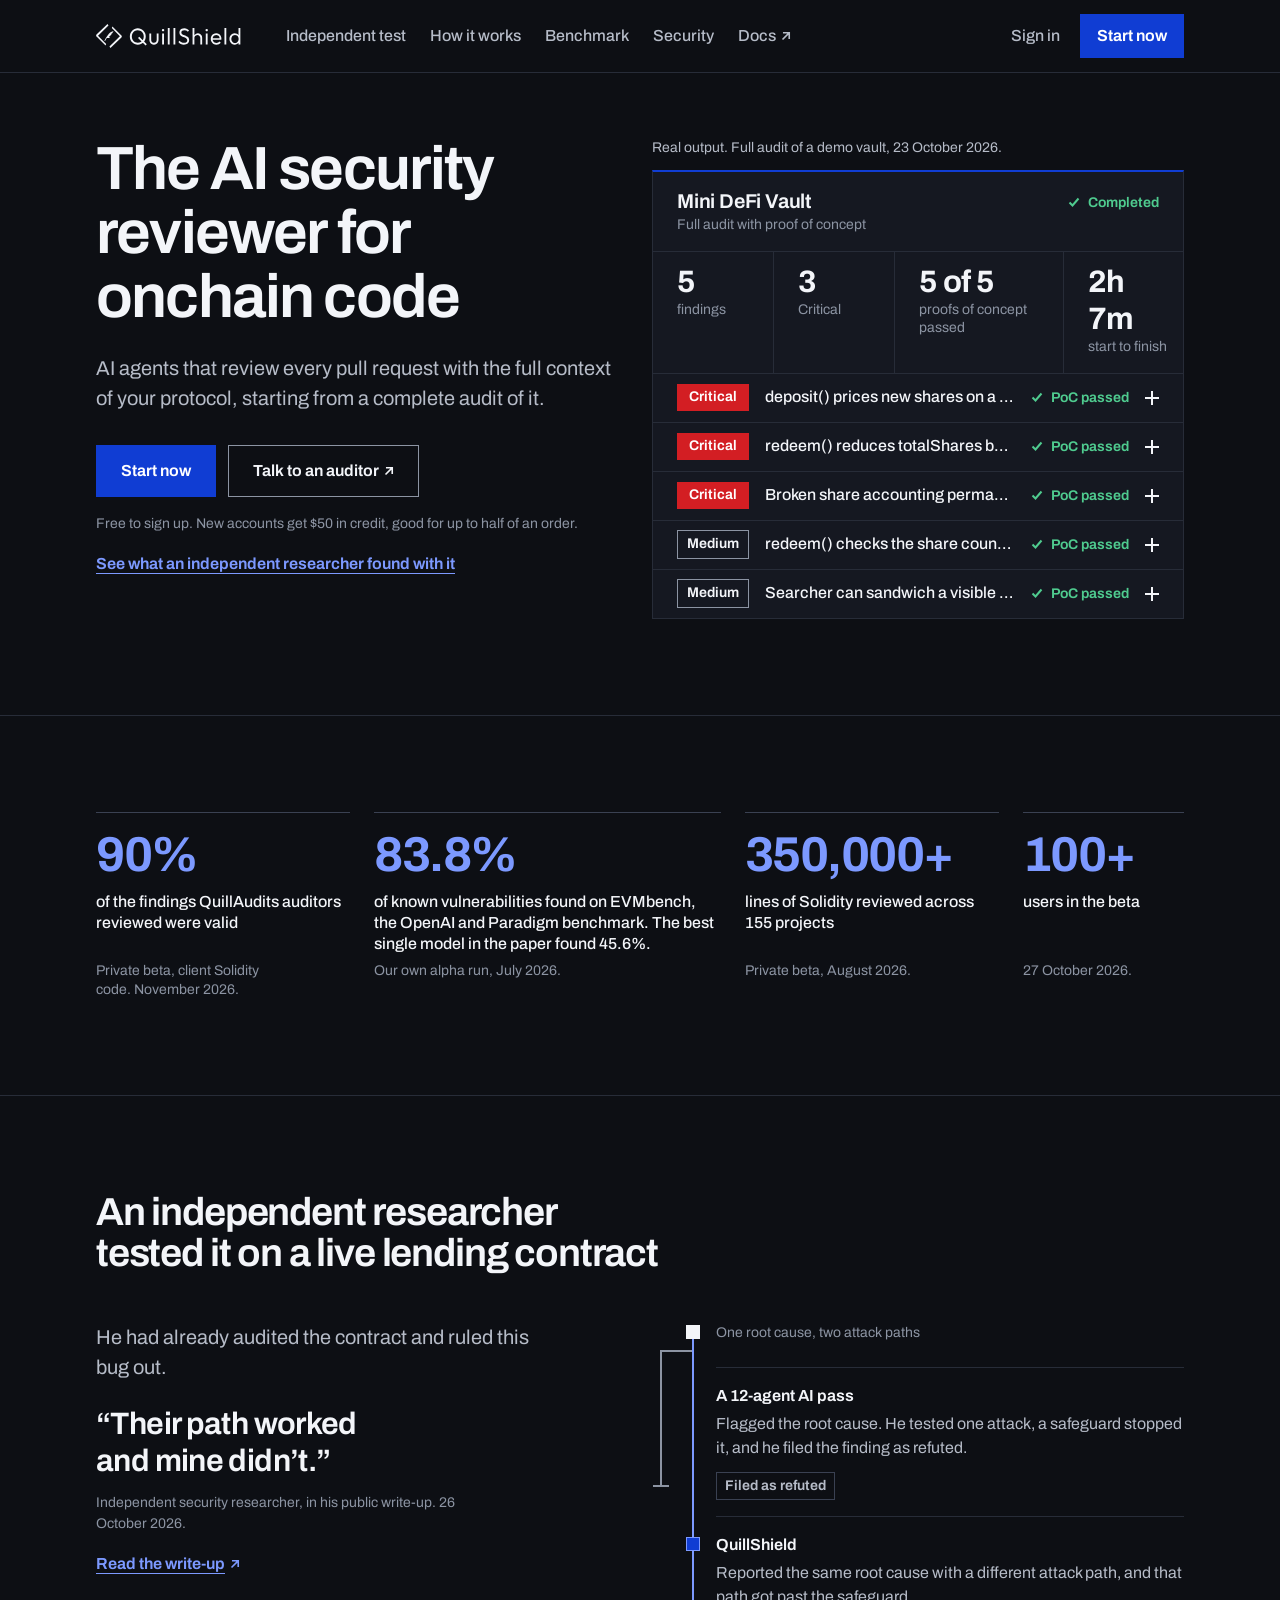
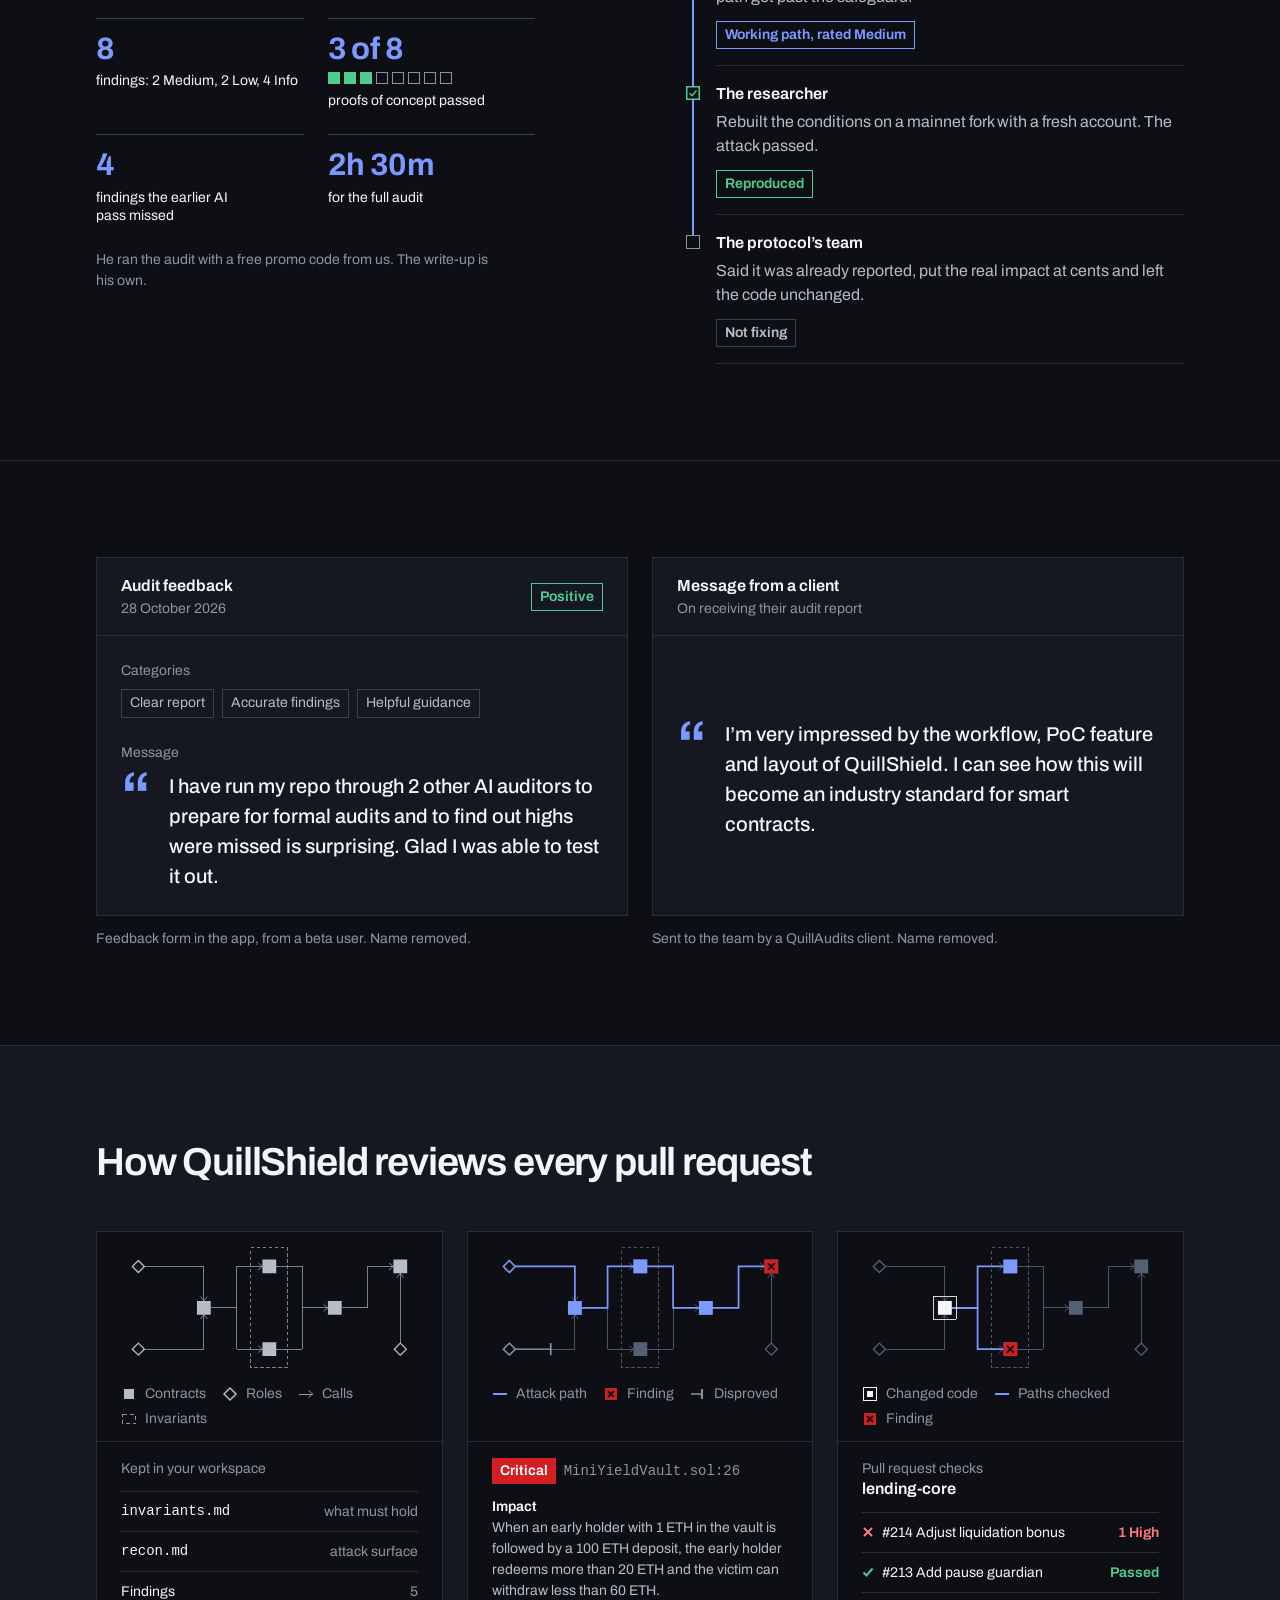
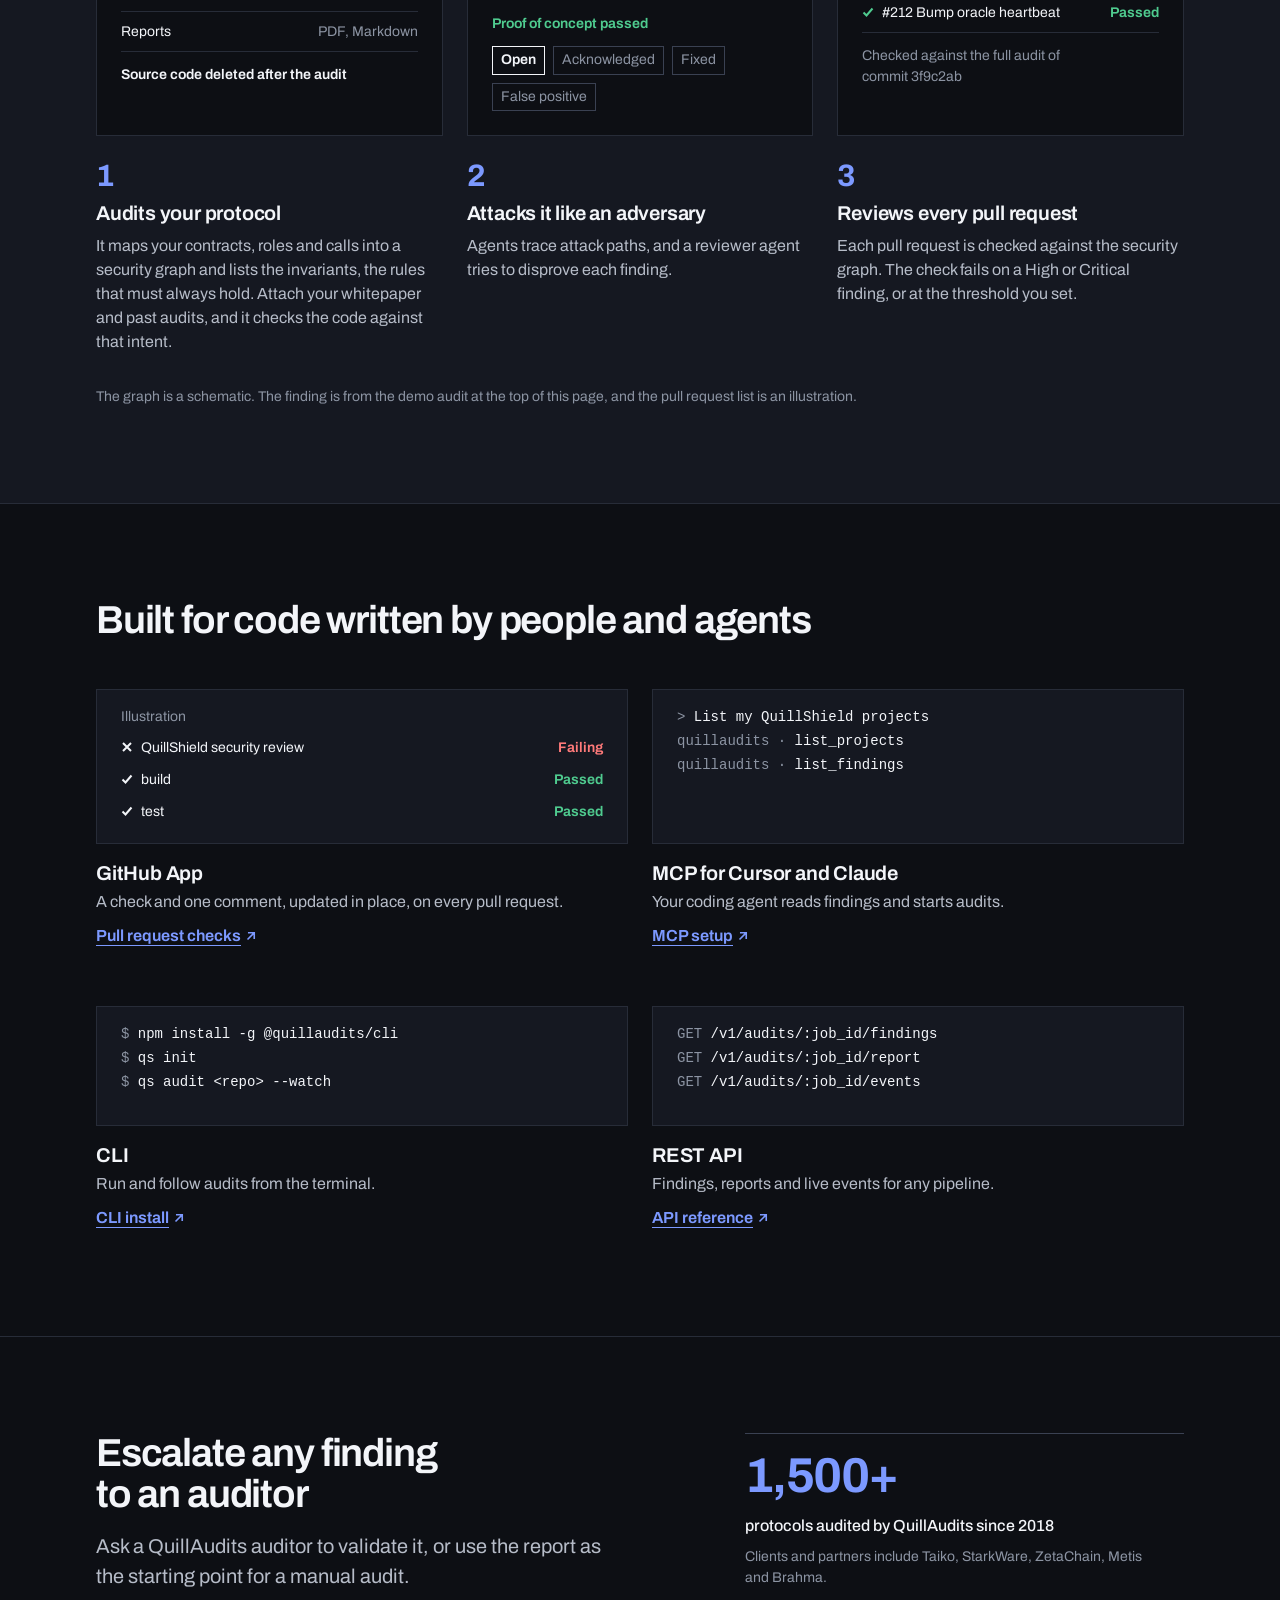
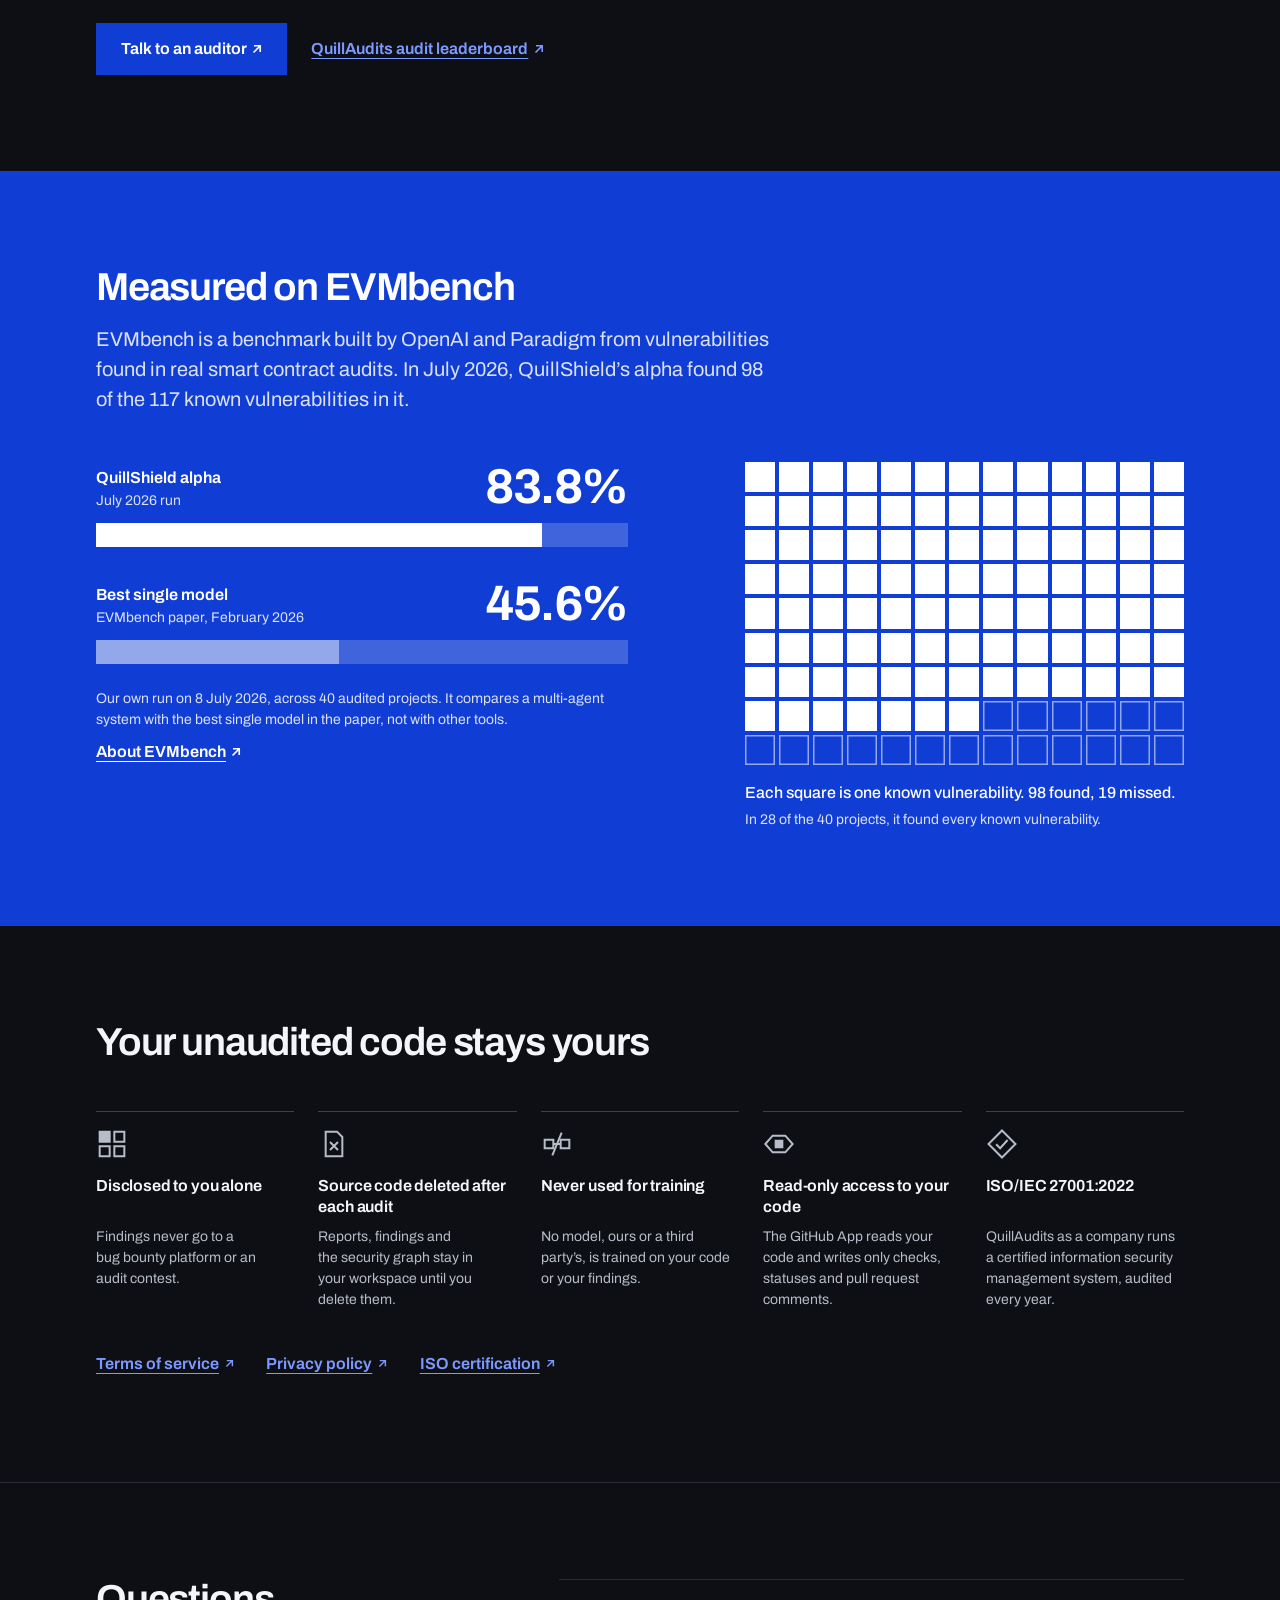
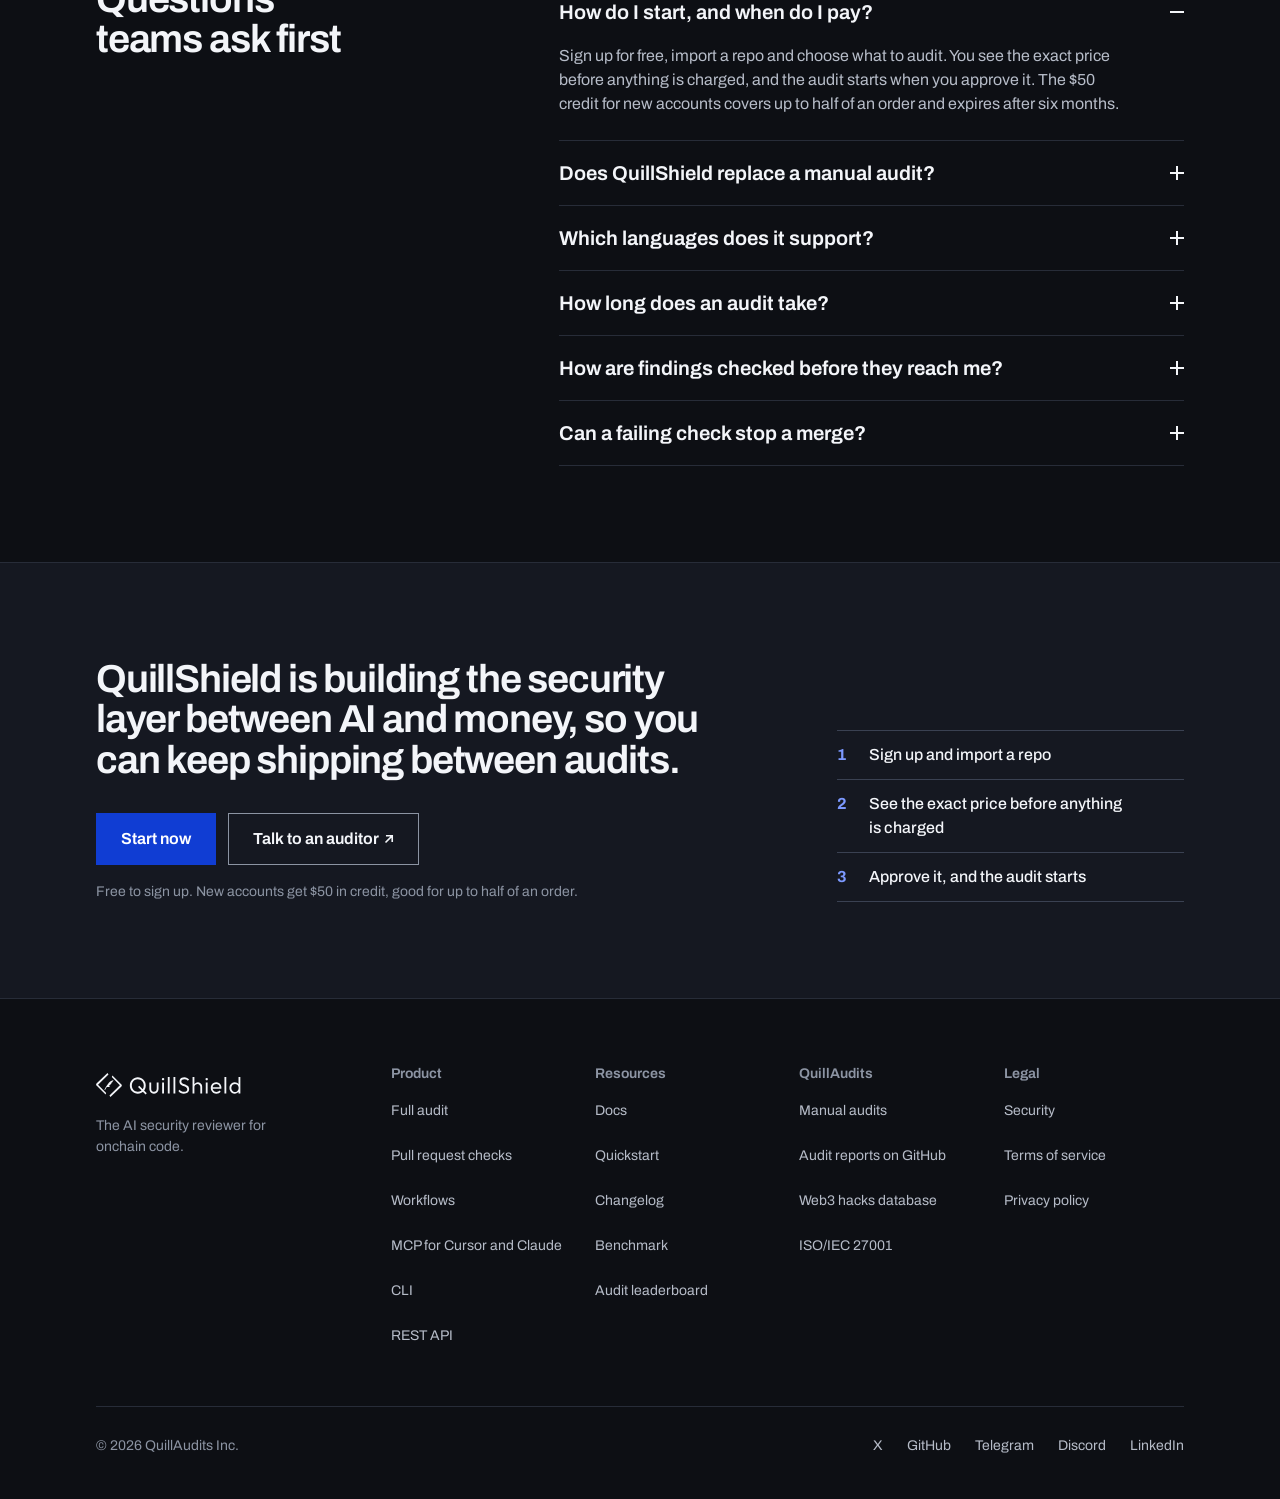
==== index.html @ b348ee50 "v11: design tokens tidy, FAQ wording" ====
<!doctype html>
<html lang="en">
<head>
<meta charset="utf-8">
<meta name="viewport" content="width=device-width, initial-scale=1">
<title>QuillShield: AI security reviewer for smart contracts | QuillAudits</title>
<meta name="description" content="AI agents that review every pull request with the full context of your protocol, starting from a complete audit of it. Solidity today, for Foundry projects.">
<meta name="robots" content="noindex">
<meta name="color-scheme" content="dark">
<meta name="theme-color" content="#0D0F14">
<meta property="og:type" content="website">
<meta property="og:site_name" content="QuillShield">
<meta property="og:title" content="QuillShield: the AI security reviewer for onchain code">
<meta property="og:description" content="AI agents that review every pull request with the full context of your protocol, starting from a complete audit of it.">
<meta property="og:image" content="https://rkg-eth.github.io/quillshield/og.png">
<meta property="og:image:width" content="1200">
<meta property="og:image:height" content="630">
<meta name="twitter:card" content="summary_large_image">
<link rel="icon" href="favicon.svg" type="image/svg+xml">
<link rel="preload" href="archivo.woff2" as="font" type="font/woff2" crossorigin>
<script>
(function(){var d=document.documentElement;d.classList.add('js');
try{if(!window.matchMedia('(prefers-reduced-motion: reduce)').matches){d.classList.add('anim');setTimeout(function(){d.classList.remove('anim')},7000);}}catch(e){}})();
</script>
<style>
@font-face{font-family:"Archivo";src:url("archivo.woff2") format("woff2");font-weight:100 900;font-style:normal;font-display:swap}

/* ---------- tokens ---------- */
:root{
  color-scheme:dark;
  /* colour */
  --bg:#0D0F14;--surface:#151821;--surface-2:#1C202B;--line:#272C38;--line-2:#3A4152;--line-3:#566074;
  --text:#F3F5F9;--text-2:#B6BCC8;--text-3:#8C94A3;
  --core:#103DD3;--core-hover:#2A55EA;--data:#7C99FF;
  --crit:#D31E23;--bad:#FF7A7A;--good:#4FCB8F;
  --on-core:#FFFFFF;--on-core-2:#DBE2F8;--core-track:#4064DC;--core-soft:#93A8EB;
  /* type: one scale, ratio 1.25 from 16px, plus 14px for small text */
  --step--1:.875rem;--step-0:1rem;--step-1:1.25rem;--step-2:1.5625rem;--step-3:1.9375rem;--step-4:2.4375rem;--step-5:3.0625rem;--step-6:3.8125rem;
  --fs-h1:var(--step-6);--fs-h2:var(--step-4);--fs-pull:var(--step-3);--fs-num:var(--step-5);
  --w-body:400;--w-medium:500;--w-strong:640;--w-num:700;
  --lh-tight:1;--lh-display:1.05;--lh-head:1.2;--lh-ui:1.3;--lh-body:1.5;--lh-code:1.7;
  --track-display:-.03em;--track-head:-.02em;--track-sub:-.01em;
  /* space: 4px base */
  --sp-1:4px;--sp-2:8px;--sp-3:12px;--sp-4:16px;--sp-5:24px;--sp-6:32px;--sp-7:48px;--sp-8:64px;--sp-9:96px;
  /* layout */
  --max:1248px;--pad:var(--sp-9);--section:var(--sp-9);--gutter:var(--sp-5);--nav-h:72px;
  --mono:ui-monospace,"SF Mono",SFMono-Regular,Menlo,Consolas,"Liberation Mono",monospace;
  --arrow:url("data:image/svg+xml,%3Csvg xmlns='http://www.w3.org/2000/svg' viewBox='0 0 10 10'%3E%3Cpath d='M2 1h7v7H7.4V3.7L2.1 9 1 7.9 6.3 2.6H2z'/%3E%3C/svg%3E");
}
@media (max-width:1240px){:root{--pad:var(--sp-7)}}
@media (max-width:1100px){:root{--fs-h1:var(--step-5);--fs-h2:var(--step-3);--section:var(--sp-8)}}
@media (max-width:760px){:root{--fs-h1:var(--step-4);--fs-pull:var(--step-2);--fs-num:var(--step-4);--pad:var(--sp-5);--nav-h:64px}}

/* ---------- base ---------- */
*,*::before,*::after{box-sizing:border-box}
html{-webkit-text-size-adjust:100%;text-size-adjust:100%;scroll-padding-top:calc(var(--nav-h) + var(--sp-5))}
body{margin:0;font-family:"Archivo","Helvetica Neue",Arial,sans-serif;font-size:var(--step-0);font-weight:var(--w-body);line-height:var(--lh-body);color:var(--text-2);background:var(--bg);-webkit-font-smoothing:antialiased;-moz-osx-font-smoothing:grayscale}
h1,h2,h3,p,ul,ol,figure,blockquote{margin:0;padding:0}
ul,ol{list-style:none}
p,li,summary{text-wrap:pretty}
svg{display:block}
a{color:inherit}
:focus-visible{outline:2px solid var(--data);outline-offset:3px}
.bench :focus-visible{outline-color:var(--on-core)}
.skip{position:absolute;left:-9999px;top:0}
.skip:focus{left:var(--sp-4);top:var(--sp-4);z-index:100;background:var(--text);color:var(--bg);padding:var(--sp-3) var(--sp-4)}
.wrap{width:100%;max-width:calc(var(--max) + 2 * var(--pad));margin:0 auto;padding-left:var(--pad);padding-right:var(--pad)}
.sec{padding:var(--section) 0}
.sec--line{border-top:1px solid var(--line)}
.sec--band{background:var(--surface);border-top:1px solid var(--line);border-bottom:1px solid var(--line)}
.h2{font-size:var(--fs-h2);line-height:var(--lh-display);letter-spacing:var(--track-display);font-weight:var(--w-strong);color:var(--text);max-width:20em;text-wrap:balance}
.lede{margin-top:var(--sp-4);font-size:var(--step-1);line-height:var(--lh-body);max-width:34em}
.h3{font-size:var(--step-1);line-height:var(--lh-ui);letter-spacing:var(--track-sub);font-weight:var(--w-strong);color:var(--text)}
.num{font-variant-numeric:tabular-nums lining-nums}
.mono{font-family:var(--mono);font-size:var(--step--1)}
.muted{color:var(--text-3)}
.pm{position:relative;flex:none;width:14px;height:14px}
.pm::before,.pm::after{content:"";position:absolute;left:0;right:0;top:6px;height:2px;background:currentColor}
.pm::after{transform:rotate(90deg)}
details[open] > summary .pm::after{display:none}

/* ---------- links and buttons ---------- */
.ext::after{content:"";display:inline-block;vertical-align:baseline;width:.62em;height:.62em;margin-left:.34em;background:currentColor;-webkit-mask:var(--arrow) center/contain no-repeat;mask:var(--arrow) center/contain no-repeat;flex:none}
.btn{display:inline-flex;align-items:center;justify-content:center;min-height:52px;padding:0 var(--sp-5);font-family:inherit;font-size:var(--step-0);font-weight:var(--w-strong);text-decoration:none;border:1px solid transparent;white-space:nowrap}
.btn--primary{background:var(--core);color:var(--on-core)}
.btn--primary:hover{background:var(--core-hover)}
.btn--ghost{border-color:var(--text-3);color:var(--text)}
.btn--ghost:hover{border-color:var(--text);background:var(--surface)}
.btn--sm{min-height:44px;padding:0 var(--sp-4)}
.tlink{display:inline-flex;align-items:center;min-height:44px;font-weight:var(--w-strong);color:var(--data);text-decoration:underline;text-underline-offset:4px;text-decoration-thickness:1px}
.tlink:hover{text-decoration-thickness:2px}

/* ---------- nav ---------- */
.nav{position:sticky;top:0;z-index:50;background:var(--bg);border-bottom:1px solid var(--line);color:var(--text)}
.nav__in{display:flex;align-items:center;min-height:var(--nav-h)}
.logo{display:inline-flex;align-items:center;min-height:44px;color:var(--text);text-decoration:none}
.logo svg{height:24px;width:auto}
.nav__links{display:flex;margin-left:var(--sp-6)}
.nav__links a{display:inline-flex;align-items:center;min-height:44px;padding:0 var(--sp-3);font-weight:var(--w-medium);color:var(--text-2);text-decoration:none}
.nav__links a:hover{color:var(--text)}
.nav__cta{margin-left:auto;display:flex;align-items:center;gap:var(--sp-2)}
.nav__signin{display:inline-flex;align-items:center;min-height:44px;padding:0 var(--sp-3);font-weight:var(--w-medium);color:var(--text-2);text-decoration:none}
.nav__signin:hover{color:var(--text)}
.menu{display:none;position:relative}
.menu summary{list-style:none;display:inline-flex;align-items:center;min-height:44px;padding:0 var(--sp-4);border:1px solid var(--text-3);font-weight:var(--w-medium);color:var(--text);cursor:pointer}
.menu summary::-webkit-details-marker{display:none}
.menu__panel{position:absolute;right:0;top:calc(100% + var(--sp-3));min-width:248px;background:var(--surface);border:1px solid var(--line-2);padding:var(--sp-2) 0}
.menu__panel a{display:flex;align-items:center;min-height:48px;padding:0 var(--sp-5);font-weight:var(--w-medium);color:var(--text);text-decoration:none}
.menu__panel a:hover{background:var(--surface-2)}

/* ---------- hero ---------- */
.hero{padding:var(--sp-8) 0 var(--sp-9)}
.hero__grid{display:grid;grid-template-columns:repeat(12,minmax(0,1fr));column-gap:var(--gutter);align-items:start}
.hero__copy{grid-column:1 / span 6}
.hero__panel{grid-column:7 / span 6}
.hero h1{font-size:var(--fs-h1);line-height:var(--lh-display);letter-spacing:var(--track-display);font-weight:var(--w-strong);color:var(--text);text-wrap:balance}
.hero__sub{margin-top:var(--sp-5);font-size:var(--step-1);line-height:var(--lh-body);color:var(--text-2);max-width:26em}
.hero__cta{display:flex;flex-wrap:wrap;gap:var(--sp-3);margin-top:var(--sp-6)}
.hero__note,.close__note{margin-top:var(--sp-4);font-size:var(--step--1);color:var(--text-3)}
.hero__alt{margin-top:var(--sp-2)}
.hero__cap{margin:0 0 var(--sp-3);font-size:var(--step--1);color:var(--text-2)}

/* ---------- audit panel ---------- */
.audit{--sev:72px;background:var(--surface);border:1px solid var(--line);border-top:2px solid var(--core);color:var(--text)}
.audit__head{display:flex;justify-content:space-between;align-items:flex-start;gap:var(--sp-4);padding:var(--sp-4) var(--sp-5);border-bottom:1px solid var(--line)}
.audit__title{font-size:var(--step-1);line-height:var(--lh-ui);letter-spacing:var(--track-sub);font-weight:var(--w-strong)}
.audit__kind{font-size:var(--step--1);color:var(--text-3)}
.audit__state{display:inline-flex;align-items:center;padding-top:var(--sp-1);font-size:var(--step--1);font-weight:var(--w-strong);color:var(--good);white-space:nowrap}
.audit__state .s-run{display:none;color:var(--data)}
.audit__stats{display:grid;grid-template-columns:1fr 1fr 1.4fr 1fr;border-bottom:1px solid var(--line)}
.audit__stat{padding:var(--sp-3) var(--sp-4) var(--sp-4) var(--sp-5);border-left:1px solid var(--line)}
.audit__stat:first-child{border-left:0}
.audit__n{font-size:var(--step-3);line-height:var(--lh-head);letter-spacing:var(--track-head);font-weight:var(--w-num);color:var(--text)}
.audit__l{font-size:var(--step--1);line-height:var(--lh-ui);color:var(--text-3)}
.frow{border-bottom:1px solid var(--line);transition:opacity .28s ease,transform .28s ease}
.audit__rows li:last-child .frow{border-bottom:0}
.frow summary{display:grid;grid-template-columns:var(--sev) minmax(0,1fr) auto 14px;column-gap:var(--sp-4);align-items:center;min-height:48px;padding:var(--sp-2) var(--sp-5);list-style:none;cursor:pointer}
.frow summary::-webkit-details-marker{display:none}
.frow summary:hover{background:var(--surface-2)}
.frow[open] summary{align-items:start;padding-top:var(--sp-3)}
.sev{display:inline-flex;align-items:center;justify-content:center;padding:var(--sp-1) var(--sp-2);font-size:var(--step--1);line-height:var(--lh-ui);font-weight:var(--w-strong);white-space:nowrap}
.sev--critical{background:var(--crit);color:var(--on-core)}
.sev--medium{border:1px solid var(--text-3);color:var(--text)}
.frow__t{font-size:var(--step-0);line-height:var(--lh-ui);font-weight:var(--w-medium);color:var(--text);white-space:nowrap;overflow:hidden;text-overflow:ellipsis}
.frow[open] .frow__t{white-space:normal}
.frow__more{padding:0 var(--sp-5) var(--sp-3) calc(var(--sev) + var(--sp-4) + var(--sp-5));font-family:var(--mono);font-size:var(--step--1);color:var(--text-3)}
.poc{display:inline-flex;align-items:center;font-size:var(--step--1);font-weight:var(--w-strong);color:var(--good);white-space:nowrap}
.poc .p-run{display:none;color:var(--text-3);font-weight:var(--w-medium)}
.tick{display:inline-block;vertical-align:-1px;margin-right:var(--sp-2)}
.anim .audit:not(.is-done) .frow{opacity:0;transform:translateY(6px)}
.anim .audit:not(.is-done) .frow.is-in{opacity:1;transform:none}
.anim .audit:not(.is-done) .frow:not(.is-proved) .p-ok{display:none}
.anim .audit:not(.is-done) .frow:not(.is-proved) .p-run{display:inline}
.anim .audit:not(.is-done) .s-ok{display:none}
.anim .audit:not(.is-done) .s-run{display:inline-flex;align-items:center;gap:var(--sp-2)}
.dot{width:8px;height:8px;background:currentColor;display:inline-block}
.anim .audit:not(.is-done) .dot{animation:blink 1s steps(2,start) infinite}
@keyframes blink{50%{opacity:.25}}

/* ---------- stat tiles ---------- */
.stats__grid{display:grid;grid-template-columns:repeat(12,minmax(0,1fr));column-gap:var(--gutter)}
.tile{border-top:1px solid var(--line-2);padding-top:var(--sp-4)}
@supports (grid-template-rows:subgrid){@media (min-width:1101px){.tile{display:grid;grid-row:span 3;grid-template-rows:subgrid}}}
.tile--a{grid-column:span 3}.tile--b{grid-column:span 4}.tile--c{grid-column:span 3}.tile--d{grid-column:span 2}
.tile__n{font-size:var(--fs-num);line-height:var(--lh-display);letter-spacing:var(--track-display);font-weight:var(--w-num);color:var(--data)}
.tile__l{margin-top:var(--sp-3);line-height:var(--lh-ui);font-weight:var(--w-medium);color:var(--text)}
.tile__s{margin-top:var(--sp-2);font-size:var(--step--1);line-height:var(--lh-ui);color:var(--text-3);text-wrap:balance}

/* ---------- client words ---------- */
.words__grid{display:grid;grid-template-columns:repeat(2,minmax(0,1fr));gap:var(--sp-7) var(--gutter)}
.words__grid figure{display:flex;flex-direction:column}
.card{background:var(--surface);border:1px solid var(--line)}
.words .card{flex:1;display:flex;flex-direction:column}
.words .card__body{flex:1;display:flex;flex-direction:column;justify-content:center}
.card__head{display:flex;justify-content:space-between;align-items:center;gap:var(--sp-4);padding:var(--sp-4) var(--sp-5);border-bottom:1px solid var(--line)}
.card__title{font-weight:var(--w-strong);color:var(--text)}
.card__meta{font-size:var(--step--1);color:var(--text-3)}
.card__body{padding:var(--sp-5)}
.card__k{font-size:var(--step--1);color:var(--text-3)}
.chips{display:flex;flex-wrap:wrap;gap:var(--sp-2);margin:var(--sp-2) 0 var(--sp-5)}
.chip{padding:var(--sp-1) var(--sp-2);border:1px solid var(--line-2);font-size:var(--step--1);line-height:var(--lh-ui);color:var(--text-2)}
.chip--good{border-color:var(--good);color:var(--good);font-weight:var(--w-strong)}
.say{position:relative;margin-top:var(--sp-2);padding-left:var(--sp-7)}
.say::before{content:"\201C";position:absolute;left:0;top:-.12em;font-size:var(--step-6);line-height:var(--lh-tight);font-weight:var(--w-num);color:var(--data)}
.say blockquote{font-size:var(--step-1);line-height:var(--lh-body);font-weight:var(--w-medium);color:var(--text)}
.words__by{margin-top:var(--sp-3);font-size:var(--step--1);color:var(--text-3)}

/* ---------- how it works ---------- */
.steps{display:grid;grid-template-columns:repeat(3,minmax(0,1fr));column-gap:var(--gutter);margin-top:var(--sp-7)}
.step{display:flex;flex-direction:column}
.step .plate{order:-1}
@supports (grid-template-rows:subgrid){@media (min-width:1101px){
  .step{display:grid;grid-row:span 5;grid-template-rows:subgrid}
  .step .plate{display:grid;grid-row:1 / span 2;grid-template-rows:subgrid}
  .step__n{grid-row:3}
  .step .h3{grid-row:4}
  .step__t{grid-row:5}
}}
.plate{background:var(--bg);border:1px solid var(--line);color:var(--text-2);font-size:var(--step--1);line-height:var(--lh-body)}
.plate__body{padding:var(--sp-4) var(--sp-5) var(--sp-5)}
.plate__k{color:var(--text-3)}
.plate__h{font-size:var(--step-0);font-weight:var(--w-strong);line-height:var(--lh-ui);color:var(--text)}
.plate__q{margin-top:var(--sp-3);font-weight:var(--w-strong);color:var(--text)}
.plate__ref{margin-left:var(--sp-2);font-family:var(--mono);color:var(--text-3)}
.plate__note{margin-top:var(--sp-3);color:var(--text-3)}
.plate ul{margin-top:var(--sp-3);border-top:1px solid var(--line)}
.plate li{display:flex;justify-content:space-between;align-items:center;gap:var(--sp-3);min-height:40px;border-bottom:1px solid var(--line);color:var(--text)}
.plate li > span:last-child{color:var(--text-3);white-space:nowrap}
.plate li > span.is-bad{color:var(--bad);font-weight:var(--w-strong)}
.plate li > span.is-ok{color:var(--good);font-weight:var(--w-strong)}
.plate__foot{margin-top:var(--sp-3);font-weight:var(--w-strong);color:var(--text)}
.plate__foot--ok{color:var(--good)}
.triage{display:flex;flex-wrap:wrap;gap:var(--sp-2);margin-top:var(--sp-3)}
.triage span{padding:var(--sp-1) var(--sp-2);border:1px solid var(--line-2);line-height:var(--lh-ui);color:var(--text-3)}
.triage span.on{border-color:var(--text);color:var(--text);font-weight:var(--w-strong)}
.ck{display:flex;align-items:center;gap:var(--sp-2)}
.ck svg{flex:none}
.ok{color:var(--good)}.no{color:var(--bad)}
.ck > span{color:var(--text)}
.step__n{margin-top:var(--sp-5);font-size:var(--step-3);line-height:var(--lh-display);letter-spacing:var(--track-head);font-weight:var(--w-num);color:var(--data)}
.step .h3{margin-top:var(--sp-2)}
.step__t{margin-top:var(--sp-2)}
.how__note{margin-top:var(--sp-6);font-size:var(--step--1);color:var(--text-3)}

/* the security graph: drawn once, shown in three states */
.fig{--sg-line:var(--text-3);--sg-node:var(--text-2);border-bottom:1px solid var(--line)}
.fig--dim{--sg-line:var(--line-3);--sg-node:var(--line-3)}
.fig__svg{width:100%;max-width:520px;height:auto;margin:0 auto;fill:none}
.sg-call,.sg-inv{stroke:var(--sg-line);shape-rendering:crispEdges}
.sg-inv{stroke-dasharray:4 3}
.sg-head{stroke:var(--sg-line)}
.sg-role{stroke:var(--sg-node);stroke-width:1.5}
.sg-node{fill:var(--sg-node)}
.p-atk,.p-chk{stroke:var(--data);stroke-width:2}
.p-stop,.r-stop{stroke:var(--text-3);stroke-width:1.5}
.p-bar{stroke:var(--text-3);stroke-width:2}
.r-atk{stroke:var(--data);stroke-width:1.5}
.n-atk{fill:var(--data)}
.n-hit{fill:var(--crit)}
.n-x{stroke:var(--bg);stroke-width:2}
.n-pr{fill:var(--text)}
.n-prf{stroke:var(--text);shape-rendering:crispEdges}
.fig__key{display:flex;flex-wrap:wrap;gap:var(--sp-1) var(--sp-4);padding:0 var(--sp-5) var(--sp-3);color:var(--text-3)}
.key{display:inline-flex;align-items:center;gap:var(--sp-2);white-space:nowrap}
.key svg{flex:none;width:16px;height:16px;fill:none}
/* paths draw once when a figure scrolls into view; without script or with reduced motion they are simply there */
.motion .fig--draw:not(.is-done) .draw{stroke-dasharray:1;transition:stroke-dashoffset 1.1s linear .2s}
.motion .fig--draw:not(.is-in) .draw{stroke-dashoffset:1}
.motion .fig--pr:not(.is-done) .draw{transition-duration:.5s}
.motion .fig--draw:not(.is-done) .p-stop.draw{transition-duration:.4s}
.motion .fig--draw .fig__svg .n-hit{transition:fill .2s linear 1.3s}
.motion .fig--draw .fig__svg .n-x{transition:opacity .2s linear 1.3s}
.motion .fig--pr .fig__svg .n-hit,.motion .fig--pr .fig__svg .n-x{transition-delay:.7s}
.motion .fig--draw:not(.is-in) .fig__svg .n-hit{fill:var(--line-3)}
.motion .fig--draw:not(.is-in) .fig__svg .n-x{opacity:0}
.motion .fig--draw .fig__svg .p-bar{transition:opacity .15s linear .6s}
.motion .fig--draw:not(.is-in) .fig__svg .p-bar{opacity:0}

/* ---------- independent test ---------- */
.case{display:grid;grid-template-columns:repeat(12,minmax(0,1fr));column-gap:var(--gutter);margin-top:var(--sp-7);align-items:start}
.case__story{grid-column:1 / span 5}
.case__trail{grid-column:7 / span 6}
.case__lead{font-size:var(--step-1);line-height:var(--lh-body)}
.case__quote{margin-top:var(--sp-5)}
.case__quote blockquote{font-size:var(--fs-pull);line-height:var(--lh-head);letter-spacing:var(--track-head);font-weight:var(--w-strong);color:var(--text);text-wrap:balance}
.case__by{margin-top:var(--sp-3);font-size:var(--step--1);color:var(--text-3)}
.case__link{margin-top:var(--sp-2)}
.case__fine{margin-top:var(--sp-5);font-size:var(--step--1);color:var(--text-3)}
/* the trail is a branch: one root cause, a path that was refuted and a path that worked.
   lane A (refuted) sits at 8px, lane B (worked) at 40px, text starts at 64px */
.trail__root,.tstep{position:relative;padding-left:var(--sp-8)}
.trail__root{padding-bottom:var(--sp-5);font-size:var(--step--1);color:var(--text-3)}
.trail__root::before,.tstep::before{content:"";position:absolute;left:40px;top:0;bottom:0;width:2px;background:var(--data)}
.trail__root::before{top:var(--sp-4)}
.tstep:last-child::before{bottom:auto;height:var(--sp-5)}
.trail__root::after{content:"";position:absolute;left:var(--sp-2);top:28px;bottom:0;width:var(--sp-6);border-top:2px solid var(--text-3);border-left:2px solid var(--text-3)}
.tstep--a::after{content:"";position:absolute;left:var(--sp-2);top:0;bottom:30px;border-left:2px solid var(--text-3)}
.tstep__in{padding:var(--sp-4) 0;border-top:1px solid var(--line)}
.tstep:last-child .tstep__in{border-bottom:1px solid var(--line)}
.mk{position:absolute;left:34px;top:21px;width:14px;height:14px}
.mk--root{top:3px;background:var(--text)}
.mk--stop{left:1px;top:auto;bottom:29px;width:var(--sp-4);height:2px;background:var(--text-3)}
.mk--win{background:var(--core);border:1px solid var(--data)}
.mk--ok{color:var(--good);fill:var(--bg)}
.mk--end{background:var(--bg);border:1px solid var(--text-3)}
.trail__who{font-weight:var(--w-strong);color:var(--text)}
.trail__what{margin-top:var(--sp-1)}
.trail__tag{display:inline-block;margin-top:var(--sp-3);padding:var(--sp-1) var(--sp-2);font-size:var(--step--1);line-height:var(--lh-ui);font-weight:var(--w-strong);border:1px solid var(--line-2);color:var(--text-2)}
.trail__tag--win{border-color:var(--data);color:var(--data)}
.trail__tag--ok{border-color:var(--good);color:var(--good)}
.minis{display:grid;grid-template-columns:repeat(2,minmax(0,1fr));gap:var(--sp-5) var(--gutter);margin-top:var(--sp-6)}
.mini{border-top:1px solid var(--line-2);padding-top:var(--sp-3)}
.mini__n{font-size:var(--step-3);line-height:var(--lh-head);letter-spacing:var(--track-head);font-weight:var(--w-num);color:var(--data)}
.mini__l{margin-top:var(--sp-1);font-size:var(--step--1);line-height:var(--lh-ui);color:var(--text)}
/* one square is one finding, filled when its proof passed, as in the benchmark grid */
.units{display:grid;grid-template-columns:repeat(8,minmax(0,12px));gap:var(--sp-1);margin:var(--sp-1) 0 var(--sp-2)}
.units i{aspect-ratio:1 / 1;border:1px solid var(--text-3)}
.units i.on{border-color:var(--good);background:var(--good)}

/* ---------- stack ---------- */
.stack__grid{display:grid;grid-template-columns:repeat(2,minmax(0,1fr));gap:var(--sp-7) var(--gutter);margin-top:var(--sp-7)}
.stack__grid > div{display:flex;flex-direction:column;min-width:0}
@supports (grid-template-rows:subgrid){@media (min-width:661px){
  .stack__grid{row-gap:0}
  .stack__grid > div{display:grid;grid-row:span 4;grid-template-rows:subgrid}
  .stack__grid > div:nth-child(n+3){margin-top:var(--sp-7)}
}}
.term{min-height:120px;padding:var(--sp-4) var(--sp-5);background:var(--surface);border:1px solid var(--line);color:var(--text);font-family:var(--mono);font-size:var(--step--1);line-height:var(--lh-code);white-space:pre;overflow-x:auto}
.term .dim{color:var(--text-3)}
.term--ui{font-family:inherit;line-height:var(--lh-body);white-space:normal}
.term__k{margin-bottom:var(--sp-1);color:var(--text-3)}
.term--ui .ck{min-height:32px;justify-content:space-between}
.term--ui .ck b{font-weight:var(--w-strong)}
.stack .h3{margin-top:var(--sp-4)}
.stack__t{margin-top:var(--sp-1)}
.stack .tlink{margin-top:auto;align-self:flex-start;justify-self:start}

/* ---------- human review ---------- */
.human__grid{display:grid;grid-template-columns:repeat(12,minmax(0,1fr));column-gap:var(--gutter);align-items:start}
.human__copy{grid-column:1 / span 6}
.human__data{grid-column:8 / span 5;border-top:1px solid var(--line-2);padding-top:var(--sp-4)}
.human__cta{display:flex;flex-wrap:wrap;align-items:center;gap:var(--sp-2) var(--sp-5);margin-top:var(--sp-6)}
.human__n{font-size:var(--fs-num);line-height:var(--lh-display);letter-spacing:var(--track-display);font-weight:var(--w-num);color:var(--data)}
.human__l{margin-top:var(--sp-3);font-weight:var(--w-medium);color:var(--text)}
.human__names{margin-top:var(--sp-2);font-size:var(--step--1);color:var(--text-3)}

/* ---------- benchmark: the one ultramarine field ---------- */
.bench{background:var(--core);color:var(--on-core)}
.bench .h2{color:var(--on-core)}
.bench .lede{color:var(--on-core-2)}
.bench .tlink{color:var(--on-core)}
.bench__grid{display:grid;grid-template-columns:repeat(12,minmax(0,1fr));column-gap:var(--gutter);margin-top:var(--sp-7);align-items:start}
.bench__bars{grid-column:1 / span 6}
.bench__waffle{grid-column:8 / span 5}
.brow + .brow{margin-top:var(--sp-6)}
.brow__top{display:flex;justify-content:space-between;align-items:flex-end;gap:var(--sp-4)}
.brow__name{font-weight:var(--w-strong);color:var(--on-core)}
.brow__sub{font-size:var(--step--1);color:var(--on-core-2)}
.brow__v{font-size:var(--fs-num);line-height:var(--lh-tight);letter-spacing:var(--track-display);font-weight:var(--w-num);color:var(--on-core)}
.track{position:relative;height:24px;margin-top:var(--sp-3);background:var(--core-track)}
.track i{position:absolute;left:0;top:0;bottom:0;background:var(--on-core)}
.track i.base{background:var(--core-soft)}
.bench__note{margin-top:var(--sp-5);font-size:var(--step--1);color:var(--on-core-2);max-width:40em}
.waffle{display:grid;grid-template-columns:repeat(13,minmax(0,1fr));gap:var(--sp-1)}
.waffle i{aspect-ratio:1 / 1;background:var(--on-core)}
.waffle i.miss{background:transparent;box-shadow:inset 0 0 0 1.5px var(--core-soft)}
.waffle__cap{margin-top:var(--sp-4);font-weight:var(--w-medium);color:var(--on-core)}
.waffle__sub{margin-top:var(--sp-1);font-size:var(--step--1);color:var(--on-core-2)}

/* ---------- your code ---------- */
.code__grid{display:grid;grid-template-columns:repeat(5,minmax(0,1fr));gap:var(--gutter);margin-top:var(--sp-7)}
.fact{border-top:1px solid var(--line-2);padding-top:var(--sp-4)}
.fact__i{width:var(--sp-6);height:var(--sp-6);margin-bottom:var(--sp-4);fill:none;stroke:var(--text-2);stroke-width:1.5}
.fact__i .f{fill:var(--text-2)}
.fact .h3{font-size:var(--step-0)}
.fact p{margin-top:var(--sp-2);font-size:var(--step--1)}
.code__links{display:flex;flex-wrap:wrap;gap:0 var(--sp-6);margin-top:var(--sp-6)}

/* ---------- faq ---------- */
.faq__grid{display:grid;grid-template-columns:repeat(12,minmax(0,1fr));column-gap:var(--gutter);align-items:start}
.faq__h{grid-column:1 / span 4}
.faq__list{grid-column:6 / span 7}
.faq details{border-top:1px solid var(--line)}
.faq details:last-child{border-bottom:1px solid var(--line)}
.faq summary{list-style:none;display:flex;justify-content:space-between;align-items:center;gap:var(--sp-5);min-height:64px;padding:var(--sp-2) 0;font-size:var(--step-1);line-height:var(--lh-ui);font-weight:var(--w-strong);color:var(--text);cursor:pointer}
.faq summary::-webkit-details-marker{display:none}
.faq__a{padding:0 var(--sp-7) var(--sp-5) 0;max-width:40em}
.faq__a .tlink{margin-top:var(--sp-1)}

/* ---------- close ---------- */
.close__grid{display:grid;grid-template-columns:repeat(12,minmax(0,1fr));column-gap:var(--gutter);align-items:end}
.close__main{grid-column:1 / span 7}
.close__t{font-size:var(--fs-h2);line-height:var(--lh-display);letter-spacing:var(--track-display);font-weight:var(--w-strong);color:var(--text);text-wrap:balance}
.close__cta{display:flex;flex-wrap:wrap;gap:var(--sp-3);margin-top:var(--sp-6)}
.start{grid-column:9 / span 4}
.start li{display:grid;grid-template-columns:var(--sp-6) minmax(0,1fr);align-items:baseline;padding:var(--sp-3) 0;border-top:1px solid var(--line-2);font-weight:var(--w-medium);color:var(--text)}
.start li:last-child{border-bottom:1px solid var(--line-2)}
.start__n{font-weight:var(--w-num);color:var(--data)}

/* ---------- footer ---------- */
.foot{padding:var(--sp-8) 0 var(--sp-6);font-size:var(--step--1)}
.foot__top{display:grid;grid-template-columns:1.5fr repeat(4,minmax(0,1fr));gap:var(--sp-6) var(--gutter)}
.foot__tag{margin-top:var(--sp-2);max-width:17em;color:var(--text-3)}
.foot__h{margin-bottom:var(--sp-1);font-size:var(--step--1);font-weight:var(--w-strong);color:var(--text-3)}
.foot li a{display:inline-block;min-width:44px;padding:var(--sp-3) 0;color:var(--text-2);text-decoration:none}
.foot li a:hover{color:var(--text)}
.foot .ext::after{display:none}
.foot__bot{display:flex;flex-wrap:wrap;justify-content:space-between;align-items:center;gap:var(--sp-1) var(--sp-5);margin-top:var(--sp-7);padding-top:var(--sp-4);border-top:1px solid var(--line);color:var(--text-3)}
.foot__soc{display:flex;flex-wrap:wrap;gap:0 var(--sp-5)}
.foot__soc a{display:inline-flex;align-items:center;min-height:44px;color:var(--text-2);text-decoration:none}
.foot__soc a:hover{color:var(--text)}
.foot__soc .xs{padding:0 var(--sp-5);margin:0 calc(-1 * var(--sp-5))}

/* ---------- responsive ---------- */
@media (min-width:1101px){.fact .h3{min-height:2.6em}}
@media (max-width:1100px){
  .hero{padding:var(--sp-7) 0 var(--sp-8)}
  .hero__copy,.hero__panel{grid-column:1 / -1}
  .hero__panel{margin-top:var(--sp-7)}
  .tile--a,.tile--b,.tile--c,.tile--d{grid-column:span 6}
  .tile--c,.tile--d{margin-top:var(--sp-7)}
  .words__grid{grid-template-columns:1fr}
  .steps{grid-template-columns:1fr;row-gap:var(--sp-7)}
  .step{display:block}
  .step .plate{margin-top:var(--sp-4)}
  .step__n{margin-top:0}
  .case__story,.case__trail{grid-column:1 / -1}
  .case__trail{margin-top:var(--sp-7)}
  .human__copy,.human__data{grid-column:1 / -1}
  .human__data{margin-top:var(--sp-7)}
  .bench__bars,.bench__waffle{grid-column:1 / -1}
  .bench__waffle{margin-top:var(--sp-7);max-width:520px}
  .code__grid{grid-template-columns:repeat(2,minmax(0,1fr));row-gap:var(--sp-6)}
  .faq__h,.faq__list{grid-column:1 / -1}
  .close__main,.start{grid-column:1 / -1}
  .start{margin-top:var(--sp-7);max-width:520px}
  .faq__list{margin-top:var(--sp-6)}
  .foot__top{grid-template-columns:repeat(2,minmax(0,1fr))}
  .foot__brand{grid-column:1 / -1}
}
@media (min-width:661px) and (max-width:1100px){
  .step .plate{display:grid;grid-template-columns:repeat(2,minmax(0,1fr))}
  .fig{display:flex;flex-direction:column;justify-content:center;border-bottom:0;border-right:1px solid var(--line)}
}
@media (max-width:980px){
  .nav__links,.nav__signin{display:none}
  .menu{display:block}
}
@media (max-width:760px){
  .hero{padding:var(--sp-6) 0 var(--sp-8)}
  .logo svg{height:22px}
  .audit__head{padding:var(--sp-4)}
  .audit__stats{grid-template-columns:repeat(2,minmax(0,1fr))}
  .audit__stat{padding:var(--sp-3) var(--sp-4)}
  .audit__stat:nth-child(3){border-left:0}
  .audit__stat:nth-child(n+3){border-top:1px solid var(--line)}
  .frow summary{grid-template-columns:auto minmax(0,1fr) 14px;row-gap:var(--sp-2);padding:var(--sp-3) var(--sp-4)}
  .frow .poc{justify-self:end}
  .frow__t{grid-column:1 / -1;grid-row:2;white-space:normal;display:-webkit-box;-webkit-box-orient:vertical;-webkit-line-clamp:2;overflow:hidden}
  .frow[open] .frow__t{display:block}
  .frow__more{padding:0 var(--sp-4) var(--sp-3)}
  .hero__panel{margin-top:var(--sp-6)}
  .card__body{padding:var(--sp-4)}
  .card__head{padding:var(--sp-3) var(--sp-4)}
  .say{padding-left:0;padding-top:var(--sp-6)}
  .say::before{top:-.1em;font-size:var(--step-5)}
  .faq__a{padding-right:0}
}
@media (max-width:660px){
  .stack__grid{grid-template-columns:1fr}
  .term{min-height:0}
}
@media (max-width:560px){
  .tile--a,.tile--b,.tile--c,.tile--d{grid-column:1 / -1}
  .tile--b,.tile--c,.tile--d{margin-top:var(--sp-6)}
  .code__grid{grid-template-columns:1fr}
  .btn{width:100%}
  .nav .btn{width:auto}
  .hero__cta,.close__cta{flex-direction:column}
  .foot__top{grid-template-columns:1fr 1fr}
}
@media (max-width:400px){
  .logo svg{height:20px}
  .nav .btn--sm,.menu summary{padding:0 var(--sp-3)}
}
@media (max-width:340px){.nav .btn--sm{display:none}}
@media (prefers-reduced-motion:no-preference){html{scroll-behavior:smooth}}
</style>
</head>
<body>
<a class="skip" href="#main">Skip to content</a>

<header class="nav" id="nav">
  <div class="wrap nav__in">
    <a class="logo" href="#top" aria-label="QuillShield, back to top">
      <svg xmlns="http://www.w3.org/2000/svg" viewBox="0 0 146 24" fill="currentColor" role="img" aria-label="QuillShield"><path d="M25.4609 13.4607L14.4305 24L13.4551 22.5103L23.885 12.2317V12.1945L15.8187 4.07584L16.419 2.39999L25.9486 12.12L25.4609 13.4607Z"/><path d="M0.451573 10.5766L11.5151 0L12.4935 1.48966L2.03208 11.8055V11.8428L10.1604 19.9242L9.55829 21.6L0 11.9172L0.451573 10.5766Z"/><path d="M8.40918 17.04C8.52165 16.6432 8.67162 16.2861 8.82156 15.929C9.45892 14.5404 10.1251 13.3104 11.0624 12.1598C12.2996 10.6917 13.458 9.12869 15.0654 8.10365C15.7948 7.63846 16.7439 7.24918 17.5312 6.97145C17.4562 7.01112 17.5687 6.93178 17.5312 6.97145L17.1587 7.63846C16.6831 8.41385 16.3978 8.9954 15.9448 9.66015C15.9073 9.73949 15.8698 9.73949 15.7948 9.73949C15.4949 9.81884 15.1575 9.8982 14.8201 9.8982C14.9326 10.0569 15.12 10.1363 15.27 10.2156C15.345 10.2553 15.4949 10.2553 15.5324 10.3743C15.5324 10.4537 15.4199 10.5727 15.3825 10.6521C15.3075 10.8504 15.1575 10.9695 14.9701 11.0091C14.6701 11.0885 14.3702 11.1679 14.0328 11.1679C14.0328 11.2472 14.0703 11.2472 14.1078 11.2869C14.2952 11.4456 14.5202 11.5646 14.7451 11.644C14.8201 11.6837 14.8201 11.7233 14.7826 11.8027C14.7076 12.0011 14.5576 12.0804 14.3702 12.1201C13.8828 12.2788 13.3954 12.3978 12.908 12.4375H12.8706C12.983 12.5565 13.0955 12.6359 13.208 12.7153C13.4329 12.8343 13.6579 12.9136 13.9203 12.993C13.9578 12.993 13.9953 13.0327 13.9578 13.0723C13.7703 13.3501 13.5829 13.6278 13.3205 13.8262C13.133 14.0246 12.908 14.0246 12.6456 14.0246H11.7833C11.5584 14.0246 11.3335 14.0246 11.1085 14.0642C10.921 14.1039 10.7711 14.1833 10.6586 14.342C10.2837 14.7784 10.0588 15.3339 9.79634 15.8497L9.68386 16.0877C9.60887 16.4052 9.42142 16.5639 9.15898 16.6829C8.93405 16.7226 8.67162 16.8813 8.40918 17.04Z"/><path d="M41.829 20.629Q40.145 20.629 38.696 20.001Q37.246 19.372 36.158 18.252Q35.07 17.131 34.462 15.648Q33.854 14.165 33.854 12.465Q33.854 10.756 34.458 9.285Q35.062 7.814 36.142 6.702Q37.223 5.589 38.661 4.968Q40.1 4.347 41.783 4.347Q43.466 4.347 44.909 4.968Q46.351 5.589 47.435 6.702Q48.518 7.814 49.126 9.296Q49.735 10.779 49.735 12.488Q49.735 14.188 49.131 15.671Q48.527 17.154 47.446 18.263Q46.366 19.372 44.931 20.001Q43.497 20.629 41.829 20.629ZM49.569 21.525 42.02 13.977 43.251 12.746 50.8 20.294ZM41.783 18.788Q43.529 18.788 44.87 17.97Q46.211 17.151 46.982 15.724Q47.754 14.297 47.754 12.465Q47.754 11.103 47.31 9.958Q46.867 8.813 46.065 7.964Q45.264 7.115 44.177 6.651Q43.091 6.188 41.783 6.188Q40.051 6.188 38.71 6.995Q37.369 7.802 36.602 9.218Q35.834 10.633 35.834 12.465Q35.834 13.828 36.278 14.991Q36.722 16.155 37.516 17.001Q38.311 17.847 39.404 18.318Q40.497 18.788 41.783 18.788Z M57.955 20.629Q56.623 20.629 55.576 20.024Q54.528 19.418 53.943 18.35Q53.357 17.281 53.357 15.873V9.58H55.198V15.794Q55.198 16.733 55.53 17.423Q55.862 18.113 56.489 18.492Q57.116 18.871 57.959 18.871Q59.243 18.871 59.977 18.043Q60.711 17.214 60.711 15.794V9.58H62.552V15.874Q62.552 17.283 61.966 18.358Q61.381 19.432 60.346 20.031Q59.31 20.629 57.955 20.629Z M66.131 20.4V9.58H67.972V20.4ZM67.047 7.333Q66.535 7.333 66.193 6.975Q65.851 6.617 65.851 6.105Q65.851 5.584 66.193 5.234Q66.535 4.885 67.047 4.885Q67.583 4.885 67.922 5.234Q68.261 5.584 68.261 6.105Q68.261 6.617 67.922 6.975Q67.583 7.333 67.047 7.333Z M71.809 20.4V4.118H73.65V20.4Z M77.479 20.4V4.118H79.319V20.4Z M87.914 20.629Q86.056 20.629 84.728 19.938Q83.4 19.246 82.389 17.961L83.703 16.656Q84.479 17.746 85.507 18.293Q86.534 18.84 87.988 18.84Q89.454 18.84 90.351 18.187Q91.249 17.535 91.249 16.384Q91.249 15.471 90.824 14.894Q90.399 14.317 89.702 13.946Q89.005 13.576 88.17 13.287Q87.336 12.998 86.501 12.666Q85.667 12.333 84.97 11.834Q84.273 11.334 83.848 10.546Q83.423 9.757 83.423 8.538Q83.423 7.23 84.061 6.294Q84.699 5.358 85.804 4.852Q86.909 4.347 88.306 4.347Q89.852 4.347 91.07 4.948Q92.288 5.549 93.084 6.554L91.77 7.859Q91.048 7.003 90.21 6.57Q89.371 6.136 88.263 6.136Q86.935 6.136 86.143 6.737Q85.352 7.338 85.352 8.415Q85.352 9.259 85.777 9.783Q86.202 10.307 86.899 10.659Q87.596 11.011 88.431 11.299Q89.265 11.586 90.099 11.93Q90.934 12.273 91.631 12.799Q92.328 13.324 92.753 14.15Q93.178 14.976 93.178 16.232Q93.178 18.308 91.758 19.468Q90.338 20.629 87.914 20.629Z M104.323 20.4V14.074Q104.323 12.743 103.518 11.904Q102.712 11.065 101.41 11.065Q100.524 11.065 99.846 11.45Q99.168 11.835 98.783 12.511Q98.398 13.186 98.398 14.065L97.602 13.619Q97.602 12.385 98.165 11.425Q98.727 10.464 99.707 9.908Q100.688 9.351 101.927 9.351Q103.167 9.351 104.124 9.909Q105.082 10.467 105.623 11.453Q106.164 12.439 106.164 13.73V20.4ZM96.557 20.4V4.118H98.398V20.4Z M109.775 20.4V9.58H111.616V20.4ZM110.691 7.333Q110.179 7.333 109.837 6.975Q109.495 6.617 109.495 6.105Q109.495 5.584 109.837 5.234Q110.179 4.885 110.691 4.885Q111.226 4.885 111.566 5.234Q111.905 5.584 111.905 6.105Q111.905 6.617 111.566 6.975Q111.226 7.333 110.691 7.333Z M120.457 20.629Q118.834 20.629 117.543 19.893Q116.252 19.158 115.502 17.874Q114.752 16.59 114.752 14.981Q114.752 13.381 115.486 12.109Q116.22 10.836 117.488 10.094Q118.756 9.351 120.319 9.351Q121.811 9.351 122.956 10.031Q124.101 10.71 124.755 11.904Q125.409 13.098 125.409 14.635Q125.409 14.841 125.383 15.093Q125.357 15.345 125.297 15.671H116.043V14.134H124.31L123.645 14.709Q123.651 13.573 123.248 12.757Q122.844 11.941 122.094 11.493Q121.344 11.045 120.282 11.045Q119.166 11.045 118.331 11.531Q117.497 12.016 117.034 12.88Q116.572 13.745 116.572 14.921Q116.572 16.115 117.057 17.014Q117.543 17.912 118.427 18.409Q119.312 18.906 120.477 18.906Q121.418 18.906 122.217 18.565Q123.016 18.224 123.571 17.558L124.753 18.754Q123.986 19.659 122.863 20.144Q121.739 20.629 120.457 20.629Z M128.45 20.4V4.118H130.291V20.4Z M138.714 20.629Q137.217 20.629 136.024 19.887Q134.831 19.144 134.136 17.871Q133.441 16.599 133.441 15.01Q133.441 13.398 134.135 12.124Q134.829 10.851 136.025 10.101Q137.22 9.351 138.714 9.351Q139.93 9.351 140.917 9.85Q141.903 10.35 142.531 11.246Q143.159 12.142 143.254 13.324V16.647Q143.151 17.812 142.538 18.713Q141.926 19.613 140.937 20.121Q139.948 20.629 138.714 20.629ZM139.023 18.891Q140.099 18.891 140.908 18.392Q141.716 17.893 142.172 17.016Q142.627 16.138 142.627 14.998Q142.627 13.836 142.166 12.96Q141.705 12.084 140.894 11.586Q140.082 11.088 139.004 11.088Q137.927 11.088 137.105 11.588Q136.283 12.087 135.808 12.965Q135.333 13.843 135.333 14.99Q135.333 16.129 135.806 17.013Q136.278 17.897 137.115 18.394Q137.951 18.891 139.023 18.891ZM144.359 20.4H142.518V17.497L142.876 14.844L142.518 12.23V4.118H144.359Z"/></svg>
    </a>
    <nav class="nav__links" aria-label="Primary">
      <a href="#findings">Independent test</a>
      <a href="#how">How it works</a>
      <a href="#benchmark">Benchmark</a>
      <a href="#code">Security</a>
      <a class="ext" href="https://www.quillaudits.com/quillshield" target="_blank" rel="noopener" title="Opens in a new tab">Docs</a>
    </nav>
    <div class="nav__cta">
      <a class="nav__signin" href="https://shield.quillaudits.com/login">Sign in</a>
      <a class="btn btn--primary btn--sm" href="https://shield.quillaudits.com/register">Start now</a>
      <details class="menu">
        <summary>Menu</summary>
        <div class="menu__panel">
          <a href="#findings">Independent test</a>
          <a href="#how">How it works</a>
          <a href="#benchmark">Benchmark</a>
          <a href="#code">Security</a>
          <a class="ext" href="https://www.quillaudits.com/quillshield" target="_blank" rel="noopener" title="Opens in a new tab">Docs</a>
          <a class="ext" href="https://calendly.com/akshadh-a-quillaudits/30min" target="_blank" rel="noopener" title="Opens in a new tab">Talk to an auditor</a>
          <a href="https://shield.quillaudits.com/login">Sign in</a>
        </div>
      </details>
    </div>
  </div>
</header>

<main id="main">

<section class="hero" id="top">
  <div class="wrap hero__grid">
    <div class="hero__copy">
      <h1>The AI security reviewer for onchain code</h1>
      <p class="hero__sub">AI agents that review every pull request with the full context of your protocol, starting from a complete audit of it.</p>
      <div class="hero__cta">
        <a class="btn btn--primary" href="https://shield.quillaudits.com/register">Start now</a>
        <a class="btn btn--ghost ext" href="https://calendly.com/akshadh-a-quillaudits/30min" target="_blank" rel="noopener" title="Opens in a new tab">Talk to an auditor</a>
      </div>
      <p class="hero__note">Free to sign up. New accounts get $50 in credit, good for up to half of an order.</p>
      <p class="hero__alt"><a class="tlink" href="#findings">See what an independent researcher found with it</a></p>
    </div>
    <div class="hero__panel">
      <p class="hero__cap">Real output. Full audit of a demo vault, 23 October 2026.</p>
      <div class="audit" id="audit" role="group" aria-label="Example: full audit of the Mini DeFi Vault demo">
        <div class="audit__head">
          <div>
            <p class="audit__title">Mini DeFi Vault</p>
            <p class="audit__kind">Full audit with proof of concept</p>
          </div>
          <p class="audit__state"><span class="s-ok"><svg class="tick" width="12" height="12" viewBox="0 0 12 12" aria-hidden="true"><path d="M1.5 6.5 4.5 9.5 10.5 2.5" fill="none" stroke="currentColor" stroke-width="2"/></svg>Completed</span><span class="s-run"><i class="dot"></i>Running</span></p>
        </div>
        <div class="audit__stats">
          <div class="audit__stat"><p class="audit__n num" data-c="findings">5</p><p class="audit__l">findings</p></div>
          <div class="audit__stat"><p class="audit__n num" data-c="critical">3</p><p class="audit__l">Critical</p></div>
          <div class="audit__stat"><p class="audit__n num"><span data-c="poc">5</span> of 5</p><p class="audit__l">proofs of concept passed</p></div>
          <div class="audit__stat"><p class="audit__n num">2h 7m</p><p class="audit__l">start to finish</p></div>
        </div>
        <ol class="audit__rows">
          <li><details class="frow" data-row data-sev="critical"><summary><span class="sev sev--critical">Critical</span><span class="frow__t">deposit() prices new shares on a balance that already includes msg.value, so depositors are under-minted and earlier holders take their principal</span><span class="poc"><span class="p-ok"><svg class="tick" width="12" height="12" viewBox="0 0 12 12" aria-hidden="true"><path d="M1.5 6.5 4.5 9.5 10.5 2.5" fill="none" stroke="currentColor" stroke-width="2"/></svg>PoC passed</span><span class="p-run">Running PoC</span></span><i class="pm" aria-hidden="true"></i></summary><p class="frow__more">src/MiniYieldVault.sol:26</p></details></li>
          <li><details class="frow" data-row data-sev="critical"><summary><span class="sev sev--critical">Critical</span><span class="frow__t">redeem() reduces totalShares by only shares/1e9, so remaining holders lose value and ETH is permanently locked</span><span class="poc"><span class="p-ok"><svg class="tick" width="12" height="12" viewBox="0 0 12 12" aria-hidden="true"><path d="M1.5 6.5 4.5 9.5 10.5 2.5" fill="none" stroke="currentColor" stroke-width="2"/></svg>PoC passed</span><span class="p-run">Running PoC</span></span><i class="pm" aria-hidden="true"></i></summary><p class="frow__more">src/MiniYieldVault.sol:40</p></details></li>
          <li><details class="frow" data-row data-sev="critical"><summary><span class="sev sev--critical">Critical</span><span class="frow__t">Broken share accounting permanently freezes depositor principal and donations in MiniYieldVault</span><span class="poc"><span class="p-ok"><svg class="tick" width="12" height="12" viewBox="0 0 12 12" aria-hidden="true"><path d="M1.5 6.5 4.5 9.5 10.5 2.5" fill="none" stroke="currentColor" stroke-width="2"/></svg>PoC passed</span><span class="p-run">Running PoC</span></span><i class="pm" aria-hidden="true"></i></summary><p class="frow__more">src/MiniYieldVault.sol:26</p></details></li>
          <li><details class="frow" data-row data-sev="medium"><summary><span class="sev sev--medium">Medium</span><span class="frow__t">redeem() checks the share count against minAssets instead of the ETH paid, so redemptions have no slippage protection</span><span class="poc"><span class="p-ok"><svg class="tick" width="12" height="12" viewBox="0 0 12 12" aria-hidden="true"><path d="M1.5 6.5 4.5 9.5 10.5 2.5" fill="none" stroke="currentColor" stroke-width="2"/></svg>PoC passed</span><span class="p-run">Running PoC</span></span><i class="pm" aria-hidden="true"></i></summary><p class="frow__more">src/MiniYieldVault.sol:38</p></details></li>
          <li><details class="frow" data-row data-sev="medium"><summary><span class="sev sev--medium">Medium</span><span class="frow__t">Searcher can sandwich a visible ETH donation and take yield meant for existing holders</span><span class="poc"><span class="p-ok"><svg class="tick" width="12" height="12" viewBox="0 0 12 12" aria-hidden="true"><path d="M1.5 6.5 4.5 9.5 10.5 2.5" fill="none" stroke="currentColor" stroke-width="2"/></svg>PoC passed</span><span class="p-run">Running PoC</span></span><i class="pm" aria-hidden="true"></i></summary><p class="frow__more">src/MiniYieldVault.sol:27</p></details></li>
        </ol>
      </div>
    </div>
  </div>
</section>

<section class="sec sec--line stats" aria-label="QuillShield in numbers">
  <div class="wrap stats__grid">
    <div class="tile tile--a">
      <p class="tile__n num">90%</p>
      <p class="tile__l">of the findings QuillAudits auditors reviewed were valid</p>
      <p class="tile__s">Private beta, client Solidity code. November 2026.</p>
    </div>
    <div class="tile tile--b">
      <p class="tile__n num">83.8%</p>
      <p class="tile__l">of known vulnerabilities found on EVMbench, the OpenAI and Paradigm benchmark. The best single model in the paper found 45.6%.</p>
      <p class="tile__s">Our own alpha run, July 2026.</p>
    </div>
    <div class="tile tile--c">
      <p class="tile__n num">350,000+</p>
      <p class="tile__l">lines of Solidity reviewed across 155 projects</p>
      <p class="tile__s">Private beta, August 2026.</p>
    </div>
    <div class="tile tile--d">
      <p class="tile__n num">100+</p>
      <p class="tile__l">users in the beta</p>
      <p class="tile__s">27 October 2026.</p>
    </div>
  </div>
</section>

<section class="sec sec--line find" id="findings">
  <div class="wrap">
    <h2 class="h2">An independent researcher tested it on a live lending contract</h2>
    <div class="case">
      <div class="case__story">
        <p class="case__lead">He had already audited the contract and ruled this bug out.</p>
        <div class="case__quote">
          <blockquote>“Their path worked and mine didn’t.”</blockquote>
          <p class="case__by">Independent security researcher, in his public write-up. 26 October 2026.</p>
        </div>
        <p class="case__link"><a class="tlink ext" href="https://x.com/Harvesto12/status/2114723142396498119" target="_blank" rel="noopener" title="Opens in a new tab">Read the write-up</a></p>
        <div class="minis">
          <div class="mini"><p class="mini__n num">8</p><p class="mini__l">findings: 2 Medium, 2 Low, 4 Info</p></div>
          <div class="mini"><p class="mini__n num">3 of 8</p><span class="units" aria-hidden="true"><i class="on"></i><i class="on"></i><i class="on"></i><i></i><i></i><i></i><i></i><i></i></span><p class="mini__l">proofs of concept passed</p></div>
          <div class="mini"><p class="mini__n num">4</p><p class="mini__l">findings the earlier AI pass missed</p></div>
          <div class="mini"><p class="mini__n num">2h 30m</p><p class="mini__l">for the full audit</p></div>
        </div>
        <p class="case__fine">He ran the audit with a free promo code from us. The write-up is his own.</p>
      </div>
      <div class="case__trail">
        <p class="trail__root"><i class="mk mk--root" aria-hidden="true"></i>One root cause, two attack paths</p>
        <ol class="trail" aria-label="Four reviews of the same bug">
          <li class="tstep tstep--a"><i class="mk mk--stop" aria-hidden="true"></i><div class="tstep__in"><p class="trail__who">A 12-agent AI pass</p><p class="trail__what">Flagged the root cause. He tested one attack, a safeguard stopped it, and he filed the finding as refuted.</p><span class="trail__tag">Filed as refuted</span></div></li>
          <li class="tstep"><i class="mk mk--win" aria-hidden="true"></i><div class="tstep__in"><p class="trail__who">QuillShield</p><p class="trail__what">Reported the same root cause with a different attack path, and that path got past the safeguard.</p><span class="trail__tag trail__tag--win">Working path, rated Medium</span></div></li>
          <li class="tstep"><svg class="mk mk--ok" viewBox="0 0 14 14" aria-hidden="true"><path d="M.75.75h12.5v12.5H.75z" stroke="currentColor" stroke-width="1.5"/><path d="M3.6 7.3 6 9.7l4.5-5.2" fill="none" stroke="currentColor" stroke-width="1.5"/></svg><div class="tstep__in"><p class="trail__who">The researcher</p><p class="trail__what">Rebuilt the conditions on a mainnet fork with a fresh account. The attack passed.</p><span class="trail__tag trail__tag--ok">Reproduced</span></div></li>
          <li class="tstep"><i class="mk mk--end" aria-hidden="true"></i><div class="tstep__in"><p class="trail__who">The protocol’s team</p><p class="trail__what">Said it was already reported, put the real impact at cents and left the code unchanged.</p><span class="trail__tag">Not fixing</span></div></li>
        </ol>
      </div>
    </div>
  </div>
</section>

<section class="sec sec--line words" aria-label="What users say">
  <div class="wrap words__grid">
    <figure>
      <div class="card">
        <div class="card__head">
          <div><p class="card__title">Audit feedback</p><p class="card__meta">28 October 2026</p></div>
          <span class="chip chip--good">Positive</span>
        </div>
        <div class="card__body">
          <p class="card__k">Categories</p>
          <div class="chips"><span class="chip">Clear report</span><span class="chip">Accurate findings</span><span class="chip">Helpful guidance</span></div>
          <p class="card__k">Message</p>
          <div class="say"><blockquote>I have run my repo through 2 other AI auditors to prepare for formal audits and to find out highs were missed is surprising. Glad I was able to test it out.</blockquote></div>
        </div>
      </div>
      <figcaption class="words__by">Feedback form in the app, from a beta user. Name removed.</figcaption>
    </figure>
    <figure>
      <div class="card">
        <div class="card__head">
          <div><p class="card__title">Message from a client</p><p class="card__meta">On receiving their audit report</p></div>
        </div>
        <div class="card__body">
          <div class="say"><blockquote>I’m very impressed by the workflow, PoC feature and layout of QuillShield. I can see how this will become an industry standard for smart contracts.</blockquote></div>
        </div>
      </div>
      <figcaption class="words__by">Sent to the team by a QuillAudits client. Name removed.</figcaption>
    </figure>
  </div>
</section>

<section class="sec sec--band how" id="how">
  <div class="wrap">
    <h2 class="h2">How QuillShield reviews every pull request</h2>
    <ol class="steps">
      <li class="step">
        <p class="step__n num">1</p>
        <h3 class="h3">Audits your protocol</h3>
        <p class="step__t">It maps your contracts, roles and calls into a security graph and lists the invariants, the rules that must always hold. Attach your whitepaper and past audits, and it checks the code against that intent.</p>
        <div class="plate" role="img" aria-label="Diagram of a security graph: five contracts and three roles joined by calls, with a dashed frame around two contracts that an invariant ties together. Below it, what stays in the workspace after an audit: the invariants, the recon notes, the findings and the reports. Source code is deleted after the audit.">
          <div class="fig">
            <svg class="fig__svg" viewBox="0 0 400 176" aria-hidden="true"><path class="sg-inv" d="M178.5 18.5h43v139h-43z"/><path class="sg-call" d="M55 40H124V80M55 136H124V96M132 88H162V40H192M162 88V136H192M208 40H238V88H268M208 136H238V88M284 88H314V40H344M352 129V48"/><path class="sg-head" d="M120 75l4 5 4-5M120 101l4-5 4 5M187 36l5 4-5 4M187 132l5 4-5 4M263 84l5 4-5 4M339 36l5 4-5 4M348 53l4-5 4 5"/><path class="sg-role" d="M48 33l7 7-7 7-7-7zM48 129l7 7-7 7-7-7zM352 129l7 7-7 7-7-7z"/><path class="sg-node" d="M116 80h16v16h-16zM192 32h16v16h-16zM192 128h16v16h-16zM268 80h16v16h-16zM344 32h16v16h-16z"/></svg>
            <p class="fig__key">
              <span class="key"><svg viewBox="0 0 16 16"><path class="sg-node" d="M3 3h10v10H3z"/></svg>Contracts</span>
              <span class="key"><svg viewBox="0 0 16 16"><path class="sg-role" d="M8 2l6 6-6 6-6-6z"/></svg>Roles</span>
              <span class="key"><svg viewBox="0 0 16 16"><path class="sg-call" d="M1 8h14"/><path class="sg-head" d="M10.5 4.5l4 3.5-4 3.5"/></svg>Calls</span>
              <span class="key"><svg viewBox="0 0 16 16"><path class="sg-inv" d="M1.5 3.5h13v9h-13z"/></svg>Invariants</span>
            </p>
          </div>
          <div class="plate__body">
            <p class="plate__k">Kept in your workspace</p>
            <ul>
              <li><span class="mono">invariants.md</span><span>what must hold</span></li>
              <li><span class="mono">recon.md</span><span>attack surface</span></li>
              <li><span>Findings</span><span>5</span></li>
              <li><span>Reports</span><span>PDF, Markdown</span></li>
            </ul>
            <p class="plate__foot">Source code deleted after the audit</p>
          </div>
        </div>
      </li>
      <li class="step">
        <p class="step__n num">2</p>
        <h3 class="h3">Attacks it like an adversary</h3>
        <p class="step__t">Agents trace attack paths, and a reviewer agent tries to disprove each finding.</p>
        <div class="plate" role="img" aria-label="The same graph under attack. One attack path runs from a role through three contracts and ends at a contract marked with a cross as a finding. A second path is stopped part of the way, disproved by the reviewer. Below it, a Critical finding from the demo audit: an early holder with 1 ETH redeems more than 20 ETH after a 100 ETH deposit. The proof of concept passed.">
          <div class="fig fig--dim fig--draw">
            <svg class="fig__svg" viewBox="0 0 400 176" aria-hidden="true"><path class="sg-inv" d="M178.5 18.5h43v139h-43z"/><path class="sg-call" d="M55 40H124V80M55 136H124V96M132 88H162V40H192M162 88V136H192M208 40H238V88H268M208 136H238V88M284 88H314V40H344M352 129V48"/><path class="sg-head" d="M120 75l4 5 4-5M120 101l4-5 4 5M187 36l5 4-5 4M187 132l5 4-5 4M263 84l5 4-5 4M339 36l5 4-5 4M348 53l4-5 4 5"/><path class="sg-role" d="M48 33l7 7-7 7-7-7zM48 129l7 7-7 7-7-7zM352 129l7 7-7 7-7-7z"/><path class="sg-node" d="M116 80h16v16h-16zM192 32h16v16h-16zM192 128h16v16h-16zM268 80h16v16h-16zM344 32h16v16h-16z"/><path class="p-stop draw" pathLength="1" d="M55 136H96"/><path class="p-bar" d="M96 129v14"/><path class="r-stop" d="M48 129l7 7-7 7-7-7z"/><path class="p-atk draw" pathLength="1" d="M55 40H124V88H162V40H238V88H314V40H344"/><path class="r-atk" d="M48 33l7 7-7 7-7-7z"/><path class="n-atk" d="M116 80h16v16h-16zM192 32h16v16h-16zM268 80h16v16h-16z"/><path class="n-hit" d="M344 32h16v16h-16z"/><path class="n-x" d="M348 36l8 8M356 36l-8 8"/></svg>
            <p class="fig__key">
              <span class="key"><svg viewBox="0 0 16 16"><path class="p-atk" d="M1 8h14"/></svg>Attack path</span>
              <span class="key"><svg viewBox="0 0 16 16"><path class="n-hit" d="M2 2h12v12H2z"/><path class="n-x" d="M5 5l6 6M11 5l-6 6"/></svg>Finding</span>
              <span class="key"><svg viewBox="0 0 16 16"><path class="p-stop" d="M1 8h11"/><path class="p-bar" d="M12 3v10"/></svg>Disproved</span>
            </p>
          </div>
          <div class="plate__body">
            <p><span class="sev sev--critical">Critical</span><span class="plate__ref">MiniYieldVault.sol:26</span></p>
            <p class="plate__q">Impact</p>
            <p>When an early holder with 1 ETH in the vault is followed by a 100 ETH deposit, the early holder redeems more than 20 ETH and the victim can withdraw less than 60 ETH.</p>
            <p class="plate__foot plate__foot--ok">Proof of concept passed</p>
            <div class="triage"><span class="on">Open</span><span>Acknowledged</span><span>Fixed</span><span>False positive</span></div>
          </div>
        </div>
      </li>
      <li class="step">
        <p class="step__n num">3</p>
        <h3 class="h3">Reviews every pull request</h3>
        <p class="step__t">Each pull request is checked against the security graph. The check fails on a High or Critical finding, or at the threshold you set.</p>
        <div class="plate" role="img" aria-label="The same graph during a pull request check. One contract is marked as changed, the calls leaving it are checked against the stored graph, and a contract further along is marked with a cross as a finding. Below it, an illustration of pull request checks on a repository called lending-core: one pull request fails with a High finding and two pass.">
          <div class="fig fig--dim fig--draw fig--pr">
            <svg class="fig__svg" viewBox="0 0 400 176" aria-hidden="true"><path class="sg-inv" d="M178.5 18.5h43v139h-43z"/><path class="sg-call" d="M55 40H124V80M55 136H124V96M132 88H162V40H192M162 88V136H192M208 40H238V88H268M208 136H238V88M284 88H314V40H344M352 129V48"/><path class="sg-head" d="M120 75l4 5 4-5M120 101l4-5 4 5M187 36l5 4-5 4M187 132l5 4-5 4M263 84l5 4-5 4M339 36l5 4-5 4M348 53l4-5 4 5"/><path class="sg-role" d="M48 33l7 7-7 7-7-7zM48 129l7 7-7 7-7-7zM352 129l7 7-7 7-7-7z"/><path class="sg-node" d="M116 80h16v16h-16zM192 32h16v16h-16zM192 128h16v16h-16zM268 80h16v16h-16zM344 32h16v16h-16z"/><path class="p-chk draw" pathLength="1" d="M124 88H162V40H192"/><path class="p-chk draw" pathLength="1" d="M124 88H162V136H192"/><path class="n-prf" d="M110.5 74.5h27v27h-27z"/><path class="n-pr" d="M116 80h16v16h-16z"/><path class="n-atk" d="M192 32h16v16h-16z"/><path class="n-hit" d="M192 128h16v16h-16z"/><path class="n-x" d="M196 132l8 8M204 132l-8 8"/></svg>
            <p class="fig__key">
              <span class="key"><svg viewBox="0 0 16 16"><path class="n-prf" d="M1.5 1.5h13v13h-13z"/><path class="n-pr" d="M5 5h6v6H5z"/></svg>Changed code</span>
              <span class="key"><svg viewBox="0 0 16 16"><path class="p-chk" d="M1 8h14"/></svg>Paths checked</span>
              <span class="key"><svg viewBox="0 0 16 16"><path class="n-hit" d="M2 2h12v12H2z"/><path class="n-x" d="M5 5l6 6M11 5l-6 6"/></svg>Finding</span>
            </p>
          </div>
          <div class="plate__body">
            <p class="plate__k">Pull request checks</p>
            <p class="plate__h">lending-core</p>
            <ul>
              <li><span class="ck no"><svg width="12" height="12" viewBox="0 0 12 12" aria-hidden="true"><path d="M2 2l8 8M10 2l-8 8" fill="none" stroke="currentColor" stroke-width="2"/></svg><span>#214 Adjust liquidation bonus</span></span><span class="is-bad">1 High</span></li>
              <li><span class="ck ok"><svg width="12" height="12" viewBox="0 0 12 12" aria-hidden="true"><path d="M1.5 6.5 4.5 9.5 10.5 2.5" fill="none" stroke="currentColor" stroke-width="2"/></svg><span>#213 Add pause guardian</span></span><span class="is-ok">Passed</span></li>
              <li><span class="ck ok"><svg width="12" height="12" viewBox="0 0 12 12" aria-hidden="true"><path d="M1.5 6.5 4.5 9.5 10.5 2.5" fill="none" stroke="currentColor" stroke-width="2"/></svg><span>#212 Bump oracle heartbeat</span></span><span class="is-ok">Passed</span></li>
            </ul>
            <p class="plate__note">Checked against the full audit of commit 3f9c2ab</p>
          </div>
        </div>
      </li>
    </ol>
    <p class="how__note">The graph is a schematic. The finding is from the demo audit at the top of this page, and the pull request list is an illustration.</p>
  </div>
</section>

<section class="sec stack" id="stack">
  <div class="wrap">
    <h2 class="h2">Built for code written by people and agents</h2>
    <div class="stack__grid">
      <div>
        <div class="term term--ui" role="img" aria-label="Illustration of GitHub checks on a pull request, with the QuillShield security review failing and the build and test checks passing">
          <p class="term__k">Illustration</p>
          <div class="ck"><span class="ck no"><svg width="12" height="12" viewBox="0 0 12 12" aria-hidden="true"><path d="M2 2l8 8M10 2l-8 8" fill="none" stroke="currentColor" stroke-width="2"/></svg><span>QuillShield security review</span></span><b class="no">Failing</b></div>
          <div class="ck"><span class="ck ok"><svg width="12" height="12" viewBox="0 0 12 12" aria-hidden="true"><path d="M1.5 6.5 4.5 9.5 10.5 2.5" fill="none" stroke="currentColor" stroke-width="2"/></svg><span>build</span></span><b class="ok">Passed</b></div>
          <div class="ck"><span class="ck ok"><svg width="12" height="12" viewBox="0 0 12 12" aria-hidden="true"><path d="M1.5 6.5 4.5 9.5 10.5 2.5" fill="none" stroke="currentColor" stroke-width="2"/></svg><span>test</span></span><b class="ok">Passed</b></div>
        </div>
        <h3 class="h3">GitHub App</h3>
        <p class="stack__t">A check and one comment, updated in place, on every pull request.</p>
        <a class="tlink ext" href="https://www.quillaudits.com/quillshield/guides/guides/ci-cd-checks" target="_blank" rel="noopener" title="Opens in a new tab">Pull request checks</a>
      </div>
      <div>
        <div class="term" role="img" aria-label="A coding agent asking for QuillShield projects and calling the QuillAudits MCP tools list_projects and list_findings"><span class="dim">&gt;</span> List my QuillShield projects
<span class="dim">quillaudits ·</span> list_projects
<span class="dim">quillaudits ·</span> list_findings</div>
        <h3 class="h3">MCP for Cursor and Claude</h3>
        <p class="stack__t">Your coding agent reads findings and starts audits.</p>
        <a class="tlink ext" href="https://www.quillaudits.com/quillshield/developers/mcp-for-cursor-and-claude" target="_blank" rel="noopener" title="Opens in a new tab">MCP setup</a>
      </div>
      <div>
        <div class="term" role="img" aria-label="Terminal commands to install the qs command line tool and run an audit"><span class="dim">$</span> npm install -g @quillaudits/cli
<span class="dim">$</span> qs init
<span class="dim">$</span> qs audit &lt;repo&gt; --watch</div>
        <h3 class="h3">CLI</h3>
        <p class="stack__t">Run and follow audits from the terminal.</p>
        <a class="tlink ext" href="https://www.quillaudits.com/quillshield/developers/cli-install-and-init" target="_blank" rel="noopener" title="Opens in a new tab">CLI install</a>
      </div>
      <div>
        <div class="term" role="img" aria-label="REST API calls for findings, reports and live events"><span class="dim">GET</span> /v1/audits/:job_id/findings
<span class="dim">GET</span> /v1/audits/:job_id/report
<span class="dim">GET</span> /v1/audits/:job_id/events</div>
        <h3 class="h3">REST API</h3>
        <p class="stack__t">Findings, reports and live events for any pipeline.</p>
        <a class="tlink ext" href="https://www.quillaudits.com/quillshield/developers/developers" target="_blank" rel="noopener" title="Opens in a new tab">API reference</a>
      </div>
    </div>
  </div>
</section>

<section class="sec sec--line human" id="auditors">
  <div class="wrap human__grid">
    <div class="human__copy">
      <h2 class="h2">Escalate any&nbsp;finding to an auditor</h2>
      <p class="lede">Ask a QuillAudits auditor to validate it, or use the report as the starting point for a manual audit.</p>
      <div class="human__cta">
        <a class="btn btn--primary ext" href="https://calendly.com/akshadh-a-quillaudits/30min" target="_blank" rel="noopener" title="Opens in a new tab">Talk to an auditor</a>
        <a class="tlink ext" href="https://www.quillaudits.com/leaderboard" target="_blank" rel="noopener" title="Opens in a new tab">QuillAudits audit leaderboard</a>
      </div>
    </div>
    <div class="human__data">
      <p class="human__n num">1,500+</p>
      <p class="human__l">protocols audited by QuillAudits since 2018</p>
      <p class="human__names">Clients and partners include Taiko, StarkWare, ZetaChain, Metis and Brahma.</p>
    </div>
  </div>
</section>

<section class="sec bench" id="benchmark">
  <div class="wrap">
    <h2 class="h2">Measured on EVMbench</h2>
    <p class="lede">EVMbench is a benchmark built by OpenAI and Paradigm from vulnerabilities found in real smart contract audits. In July 2026, QuillShield’s alpha found 98 of the 117 known vulnerabilities in it.</p>
    <div class="bench__grid">
      <div class="bench__bars">
        <div class="brow">
          <div class="brow__top"><div><p class="brow__name">QuillShield alpha</p><p class="brow__sub">July 2026 run</p></div><p class="brow__v num">83.8%</p></div>
          <div class="track" role="img" aria-label="83.8 percent"><i style="width:83.8%"></i></div>
        </div>
        <div class="brow">
          <div class="brow__top"><div><p class="brow__name">Best single model</p><p class="brow__sub">EVMbench paper, February 2026</p></div><p class="brow__v num">45.6%</p></div>
          <div class="track" role="img" aria-label="45.6 percent"><i class="base" style="width:45.6%"></i></div>
        </div>
        <p class="bench__note">Our own run on 8 July 2026, across 40 audited projects. It compares a multi-agent system with the best single model in the paper, not with other tools.</p>
        <p><a class="tlink ext" href="https://openai.com/index/introducing-evmbench/" target="_blank" rel="noopener" title="Opens in a new tab">About EVMbench</a></p>
      </div>
      <div class="bench__waffle">
        <div class="waffle" role="img" aria-label="Grid of 117 squares, one for each known vulnerability. 98 are filled as found and 19 are outlined as missed."><i></i><i></i><i></i><i></i><i></i><i></i><i></i><i></i><i></i><i></i><i></i><i></i><i></i><i></i><i></i><i></i><i></i><i></i><i></i><i></i><i></i><i></i><i></i><i></i><i></i><i></i><i></i><i></i><i></i><i></i><i></i><i></i><i></i><i></i><i></i><i></i><i></i><i></i><i></i><i></i><i></i><i></i><i></i><i></i><i></i><i></i><i></i><i></i><i></i><i></i><i></i><i></i><i></i><i></i><i></i><i></i><i></i><i></i><i></i><i></i><i></i><i></i><i></i><i></i><i></i><i></i><i></i><i></i><i></i><i></i><i></i><i></i><i></i><i></i><i></i><i></i><i></i><i></i><i></i><i></i><i></i><i></i><i></i><i></i><i></i><i></i><i></i><i></i><i></i><i></i><i></i><i></i><i></i><i></i><i></i><i></i><i></i><i></i><i class="miss"></i><i class="miss"></i><i class="miss"></i><i class="miss"></i><i class="miss"></i><i class="miss"></i><i class="miss"></i><i class="miss"></i><i class="miss"></i><i class="miss"></i><i class="miss"></i><i class="miss"></i><i class="miss"></i><i class="miss"></i><i class="miss"></i><i class="miss"></i><i class="miss"></i><i class="miss"></i><i class="miss"></i></div>
        <p class="waffle__cap">Each square is one known vulnerability. 98 found, 19 missed.</p>
        <p class="waffle__sub">In 28 of the 40 projects, it found every known vulnerability.</p>
      </div>
    </div>
  </div>
</section>

<section class="sec code" id="code">
  <div class="wrap">
    <h2 class="h2">Your unaudited code stays yours</h2>
    <div class="code__grid">
      <div class="fact"><svg class="fact__i" viewBox="0 0 24 24" aria-hidden="true"><path class="f" d="M2.75 2.75h7.5v7.5h-7.5z"/><path d="M13.75 2.75h7.5v7.5h-7.5zM2.75 13.75h7.5v7.5h-7.5zM13.75 13.75h7.5v7.5h-7.5z"/></svg><h3 class="h3">Disclosed to you alone</h3><p>Findings never go to a bug bounty platform or an audit contest.</p></div>
      <div class="fact"><svg class="fact__i" viewBox="0 0 24 24" aria-hidden="true"><path d="M5.75 2.75h8.5l4 4v14.5H5.75z"/><path d="M9 10.5l6 6M15 10.5l-6 6"/></svg><h3 class="h3">Source code deleted after each audit</h3><p>Reports, findings and the security graph stay in your workspace until you delete them.</p></div>
      <div class="fact"><svg class="fact__i" viewBox="0 0 24 24" aria-hidden="true"><path d="M2.75 8.75h6.5v6.5h-6.5zM14.75 8.75h6.5v6.5h-6.5z"/><path d="M9.25 12h5.5M8.5 20.5l7-17"/></svg><h3 class="h3">Never used for training</h3><p>No model, ours or a third party’s, is trained on your code or your findings.</p></div>
      <div class="fact"><svg class="fact__i" viewBox="0 0 24 24" aria-hidden="true"><path d="M1.75 12l5.5-6.25h9.5l5.5 6.25-5.5 6.25h-9.5z"/><path class="f" d="M9.5 9.5h5v5h-5z"/></svg><h3 class="h3">Read-only access to your code</h3><p>The GitHub App reads your code and writes only checks, statuses and pull request comments.</p></div>
      <div class="fact"><svg class="fact__i" viewBox="0 0 24 24" aria-hidden="true"><path d="M12 1.9L22.1 12 12 22.1 1.9 12z"/><path d="M7.6 12.2l3 3 5.6-6.2"/></svg><h3 class="h3">ISO/IEC 27001:2022</h3><p>QuillAudits as a company runs a certified information security management system, audited every year.</p></div>
    </div>
    <div class="code__links">
      <a class="tlink ext" href="https://shield.quillaudits.com/terms" target="_blank" rel="noopener" title="Opens in a new tab">Terms of service</a>
      <a class="tlink ext" href="https://shield.quillaudits.com/privacy" target="_blank" rel="noopener" title="Opens in a new tab">Privacy policy</a>
      <a class="tlink ext" href="https://www.quillaudits.com/blog/web3-security/quillaudits-iso-certified" target="_blank" rel="noopener" title="Opens in a new tab">ISO certification</a>
    </div>
  </div>
</section>

<section class="sec sec--line faq" id="faq">
  <div class="wrap faq__grid">
    <h2 class="h2 faq__h">Questions teams ask first</h2>
    <div class="faq__list">
      <details open>
        <summary>How do I start, and when do I pay?<i class="pm" aria-hidden="true"></i></summary>
        <div class="faq__a"><p>Sign up for free, import a repo and choose what to audit. You see the exact price before anything is charged, and the audit starts when you approve it. The $50 credit for new accounts covers up to half of an order and expires after six months.</p></div>
      </details>
      <details>
        <summary>Does QuillShield replace a manual audit?<i class="pm" aria-hidden="true"></i></summary>
        <div class="faq__a"><p>No. It reviews every change between audits, and you can request a manual audit from QuillAudits.</p></div>
      </details>
      <details>
        <summary>Which languages does it support?<i class="pm" aria-hidden="true"></i></summary>
        <div class="faq__a"><p>Solidity is supported today, for Foundry projects. More languages are coming, one at a time.</p></div>
      </details>
      <details>
        <summary>How long does an audit take?<i class="pm" aria-hidden="true"></i></summary>
        <div class="faq__a"><p>The demo vault at the top of this page took 2h 7m, and the researcher’s lending contract took 2h 30m. Larger codebases take longer. Findings appear while the audit runs, so your team can start fixing before it finishes.</p></div>
      </details>
      <details>
        <summary>How are findings checked before they reach me?<i class="pm" aria-hidden="true"></i></summary>
        <div class="faq__a"><p>A separate reviewer agent tries to disprove every finding before you see it. Each one that holds up arrives with the exact lines, the impact, a recommended fix and, on full audits, the proof of concept result. If you want a human check as well, you can ask a QuillAudits auditor to verify specific findings from the audit page.</p>
        <a class="tlink ext" href="https://www.quillaudits.com/quillshield/guides/guides/expert-review-and-support" target="_blank" rel="noopener" title="Opens in a new tab">How expert review works</a></div>
      </details>
      <details>
        <summary>Can a failing check stop a merge?<i class="pm" aria-hidden="true"></i></summary>
        <div class="faq__a"><p>Yes, on GitHub. Make the QuillShield check required and a pull request cannot merge while it has a High or Critical finding, or one at the threshold you set. Each full audit comes with five pull request checks, and more can be added. They need a GitHub or GitLab.com repo, so an uploaded zip gets a full audit and no checks.</p></div>
      </details>
    </div>
  </div>
</section>

<section class="sec sec--band close" aria-label="Get started">
  <div class="wrap close__grid">
    <div class="close__main">
      <p class="close__t">QuillShield is building the security layer between AI and money, so you can keep shipping between audits.</p>
      <div class="close__cta">
        <a class="btn btn--primary" href="https://shield.quillaudits.com/register">Start now</a>
        <a class="btn btn--ghost ext" href="https://calendly.com/akshadh-a-quillaudits/30min" target="_blank" rel="noopener" title="Opens in a new tab">Talk to an auditor</a>
      </div>
      <p class="close__note">Free to sign up. New accounts get $50 in credit, good for up to half of an order.</p>
    </div>
    <ol class="start" aria-label="How to start">
      <li><span class="start__n num">1</span><span>Sign up and import a repo</span></li>
      <li><span class="start__n num">2</span><span>See the exact price before anything is charged</span></li>
      <li><span class="start__n num">3</span><span>Approve it, and the audit starts</span></li>
    </ol>
  </div>
</section>

</main>

<footer class="foot">
  <div class="wrap">
    <div class="foot__top">
      <div class="foot__brand">
        <a class="logo" href="#top" aria-label="QuillShield, back to top">
          <svg xmlns="http://www.w3.org/2000/svg" viewBox="0 0 146 24" fill="currentColor" aria-hidden="true"><path d="M25.4609 13.4607L14.4305 24L13.4551 22.5103L23.885 12.2317V12.1945L15.8187 4.07584L16.419 2.39999L25.9486 12.12L25.4609 13.4607Z"/><path d="M0.451573 10.5766L11.5151 0L12.4935 1.48966L2.03208 11.8055V11.8428L10.1604 19.9242L9.55829 21.6L0 11.9172L0.451573 10.5766Z"/><path d="M8.40918 17.04C8.52165 16.6432 8.67162 16.2861 8.82156 15.929C9.45892 14.5404 10.1251 13.3104 11.0624 12.1598C12.2996 10.6917 13.458 9.12869 15.0654 8.10365C15.7948 7.63846 16.7439 7.24918 17.5312 6.97145C17.4562 7.01112 17.5687 6.93178 17.5312 6.97145L17.1587 7.63846C16.6831 8.41385 16.3978 8.9954 15.9448 9.66015C15.9073 9.73949 15.8698 9.73949 15.7948 9.73949C15.4949 9.81884 15.1575 9.8982 14.8201 9.8982C14.9326 10.0569 15.12 10.1363 15.27 10.2156C15.345 10.2553 15.4949 10.2553 15.5324 10.3743C15.5324 10.4537 15.4199 10.5727 15.3825 10.6521C15.3075 10.8504 15.1575 10.9695 14.9701 11.0091C14.6701 11.0885 14.3702 11.1679 14.0328 11.1679C14.0328 11.2472 14.0703 11.2472 14.1078 11.2869C14.2952 11.4456 14.5202 11.5646 14.7451 11.644C14.8201 11.6837 14.8201 11.7233 14.7826 11.8027C14.7076 12.0011 14.5576 12.0804 14.3702 12.1201C13.8828 12.2788 13.3954 12.3978 12.908 12.4375H12.8706C12.983 12.5565 13.0955 12.6359 13.208 12.7153C13.4329 12.8343 13.6579 12.9136 13.9203 12.993C13.9578 12.993 13.9953 13.0327 13.9578 13.0723C13.7703 13.3501 13.5829 13.6278 13.3205 13.8262C13.133 14.0246 12.908 14.0246 12.6456 14.0246H11.7833C11.5584 14.0246 11.3335 14.0246 11.1085 14.0642C10.921 14.1039 10.7711 14.1833 10.6586 14.342C10.2837 14.7784 10.0588 15.3339 9.79634 15.8497L9.68386 16.0877C9.60887 16.4052 9.42142 16.5639 9.15898 16.6829C8.93405 16.7226 8.67162 16.8813 8.40918 17.04Z"/><path d="M41.829 20.629Q40.145 20.629 38.696 20.001Q37.246 19.372 36.158 18.252Q35.07 17.131 34.462 15.648Q33.854 14.165 33.854 12.465Q33.854 10.756 34.458 9.285Q35.062 7.814 36.142 6.702Q37.223 5.589 38.661 4.968Q40.1 4.347 41.783 4.347Q43.466 4.347 44.909 4.968Q46.351 5.589 47.435 6.702Q48.518 7.814 49.126 9.296Q49.735 10.779 49.735 12.488Q49.735 14.188 49.131 15.671Q48.527 17.154 47.446 18.263Q46.366 19.372 44.931 20.001Q43.497 20.629 41.829 20.629ZM49.569 21.525 42.02 13.977 43.251 12.746 50.8 20.294ZM41.783 18.788Q43.529 18.788 44.87 17.97Q46.211 17.151 46.982 15.724Q47.754 14.297 47.754 12.465Q47.754 11.103 47.31 9.958Q46.867 8.813 46.065 7.964Q45.264 7.115 44.177 6.651Q43.091 6.188 41.783 6.188Q40.051 6.188 38.71 6.995Q37.369 7.802 36.602 9.218Q35.834 10.633 35.834 12.465Q35.834 13.828 36.278 14.991Q36.722 16.155 37.516 17.001Q38.311 17.847 39.404 18.318Q40.497 18.788 41.783 18.788Z M57.955 20.629Q56.623 20.629 55.576 20.024Q54.528 19.418 53.943 18.35Q53.357 17.281 53.357 15.873V9.58H55.198V15.794Q55.198 16.733 55.53 17.423Q55.862 18.113 56.489 18.492Q57.116 18.871 57.959 18.871Q59.243 18.871 59.977 18.043Q60.711 17.214 60.711 15.794V9.58H62.552V15.874Q62.552 17.283 61.966 18.358Q61.381 19.432 60.346 20.031Q59.31 20.629 57.955 20.629Z M66.131 20.4V9.58H67.972V20.4ZM67.047 7.333Q66.535 7.333 66.193 6.975Q65.851 6.617 65.851 6.105Q65.851 5.584 66.193 5.234Q66.535 4.885 67.047 4.885Q67.583 4.885 67.922 5.234Q68.261 5.584 68.261 6.105Q68.261 6.617 67.922 6.975Q67.583 7.333 67.047 7.333Z M71.809 20.4V4.118H73.65V20.4Z M77.479 20.4V4.118H79.319V20.4Z M87.914 20.629Q86.056 20.629 84.728 19.938Q83.4 19.246 82.389 17.961L83.703 16.656Q84.479 17.746 85.507 18.293Q86.534 18.84 87.988 18.84Q89.454 18.84 90.351 18.187Q91.249 17.535 91.249 16.384Q91.249 15.471 90.824 14.894Q90.399 14.317 89.702 13.946Q89.005 13.576 88.17 13.287Q87.336 12.998 86.501 12.666Q85.667 12.333 84.97 11.834Q84.273 11.334 83.848 10.546Q83.423 9.757 83.423 8.538Q83.423 7.23 84.061 6.294Q84.699 5.358 85.804 4.852Q86.909 4.347 88.306 4.347Q89.852 4.347 91.07 4.948Q92.288 5.549 93.084 6.554L91.77 7.859Q91.048 7.003 90.21 6.57Q89.371 6.136 88.263 6.136Q86.935 6.136 86.143 6.737Q85.352 7.338 85.352 8.415Q85.352 9.259 85.777 9.783Q86.202 10.307 86.899 10.659Q87.596 11.011 88.431 11.299Q89.265 11.586 90.099 11.93Q90.934 12.273 91.631 12.799Q92.328 13.324 92.753 14.15Q93.178 14.976 93.178 16.232Q93.178 18.308 91.758 19.468Q90.338 20.629 87.914 20.629Z M104.323 20.4V14.074Q104.323 12.743 103.518 11.904Q102.712 11.065 101.41 11.065Q100.524 11.065 99.846 11.45Q99.168 11.835 98.783 12.511Q98.398 13.186 98.398 14.065L97.602 13.619Q97.602 12.385 98.165 11.425Q98.727 10.464 99.707 9.908Q100.688 9.351 101.927 9.351Q103.167 9.351 104.124 9.909Q105.082 10.467 105.623 11.453Q106.164 12.439 106.164 13.73V20.4ZM96.557 20.4V4.118H98.398V20.4Z M109.775 20.4V9.58H111.616V20.4ZM110.691 7.333Q110.179 7.333 109.837 6.975Q109.495 6.617 109.495 6.105Q109.495 5.584 109.837 5.234Q110.179 4.885 110.691 4.885Q111.226 4.885 111.566 5.234Q111.905 5.584 111.905 6.105Q111.905 6.617 111.566 6.975Q111.226 7.333 110.691 7.333Z M120.457 20.629Q118.834 20.629 117.543 19.893Q116.252 19.158 115.502 17.874Q114.752 16.59 114.752 14.981Q114.752 13.381 115.486 12.109Q116.22 10.836 117.488 10.094Q118.756 9.351 120.319 9.351Q121.811 9.351 122.956 10.031Q124.101 10.71 124.755 11.904Q125.409 13.098 125.409 14.635Q125.409 14.841 125.383 15.093Q125.357 15.345 125.297 15.671H116.043V14.134H124.31L123.645 14.709Q123.651 13.573 123.248 12.757Q122.844 11.941 122.094 11.493Q121.344 11.045 120.282 11.045Q119.166 11.045 118.331 11.531Q117.497 12.016 117.034 12.88Q116.572 13.745 116.572 14.921Q116.572 16.115 117.057 17.014Q117.543 17.912 118.427 18.409Q119.312 18.906 120.477 18.906Q121.418 18.906 122.217 18.565Q123.016 18.224 123.571 17.558L124.753 18.754Q123.986 19.659 122.863 20.144Q121.739 20.629 120.457 20.629Z M128.45 20.4V4.118H130.291V20.4Z M138.714 20.629Q137.217 20.629 136.024 19.887Q134.831 19.144 134.136 17.871Q133.441 16.599 133.441 15.01Q133.441 13.398 134.135 12.124Q134.829 10.851 136.025 10.101Q137.22 9.351 138.714 9.351Q139.93 9.351 140.917 9.85Q141.903 10.35 142.531 11.246Q143.159 12.142 143.254 13.324V16.647Q143.151 17.812 142.538 18.713Q141.926 19.613 140.937 20.121Q139.948 20.629 138.714 20.629ZM139.023 18.891Q140.099 18.891 140.908 18.392Q141.716 17.893 142.172 17.016Q142.627 16.138 142.627 14.998Q142.627 13.836 142.166 12.96Q141.705 12.084 140.894 11.586Q140.082 11.088 139.004 11.088Q137.927 11.088 137.105 11.588Q136.283 12.087 135.808 12.965Q135.333 13.843 135.333 14.99Q135.333 16.129 135.806 17.013Q136.278 17.897 137.115 18.394Q137.951 18.891 139.023 18.891ZM144.359 20.4H142.518V17.497L142.876 14.844L142.518 12.23V4.118H144.359Z"/></svg>
        </a>
        <p class="foot__tag">The AI security reviewer for onchain code.</p>
      </div>
      <div>
        <h3 class="foot__h">Product</h3>
        <ul>
          <li><a class="ext" href="https://www.quillaudits.com/quillshield/guides/guides/run-an-audit" target="_blank" rel="noopener" title="Opens in a new tab">Full audit</a></li>
          <li><a class="ext" href="https://www.quillaudits.com/quillshield/guides/guides/ci-cd-checks" target="_blank" rel="noopener" title="Opens in a new tab">Pull request checks</a></li>
          <li><a class="ext" href="https://www.quillaudits.com/quillshield/guides/guides/workflows" target="_blank" rel="noopener" title="Opens in a new tab">Workflows</a></li>
          <li><a class="ext" href="https://www.quillaudits.com/quillshield/developers/mcp-for-cursor-and-claude" target="_blank" rel="noopener" title="Opens in a new tab">MCP for Cursor and Claude</a></li>
          <li><a class="ext" href="https://www.quillaudits.com/quillshield/developers/cli-install-and-init" target="_blank" rel="noopener" title="Opens in a new tab">CLI</a></li>
          <li><a class="ext" href="https://www.quillaudits.com/quillshield/developers/developers" target="_blank" rel="noopener" title="Opens in a new tab">REST API</a></li>
        </ul>
      </div>
      <div>
        <h3 class="foot__h">Resources</h3>
        <ul>
          <li><a class="ext" href="https://www.quillaudits.com/quillshield" target="_blank" rel="noopener" title="Opens in a new tab">Docs</a></li>
          <li><a class="ext" href="https://www.quillaudits.com/quillshield/guides/getting-started/quickstart" target="_blank" rel="noopener" title="Opens in a new tab">Quickstart</a></li>
          <li><a class="ext" href="https://www.quillaudits.com/quillshield/changelog" target="_blank" rel="noopener" title="Opens in a new tab">Changelog</a></li>
          <li><a href="#benchmark">Benchmark</a></li>
          <li><a class="ext" href="https://www.quillaudits.com/leaderboard" target="_blank" rel="noopener" title="Opens in a new tab">Audit leaderboard</a></li>
        </ul>
      </div>
      <div>
        <h3 class="foot__h">QuillAudits</h3>
        <ul>
          <li><a class="ext" href="https://www.quillaudits.com/smart-contract-audit" target="_blank" rel="noopener" title="Opens in a new tab">Manual audits</a></li>
          <li><a class="ext" href="https://github.com/Quillhash/QuillAudit_smart_contract_audit_Reports" target="_blank" rel="noopener" title="Opens in a new tab">Audit reports on GitHub</a></li>
          <li><a class="ext" href="https://www.quillaudits.com/web3-hacks-database" target="_blank" rel="noopener" title="Opens in a new tab">Web3 hacks database</a></li>
          <li><a class="ext" href="https://www.quillaudits.com/blog/web3-security/quillaudits-iso-certified" target="_blank" rel="noopener" title="Opens in a new tab">ISO/IEC 27001</a></li>
        </ul>
      </div>
      <div>
        <h3 class="foot__h">Legal</h3>
        <ul>
          <li><a href="#code">Security</a></li>
          <li><a class="ext" href="https://shield.quillaudits.com/terms" target="_blank" rel="noopener" title="Opens in a new tab">Terms of service</a></li>
          <li><a class="ext" href="https://shield.quillaudits.com/privacy" target="_blank" rel="noopener" title="Opens in a new tab">Privacy policy</a></li>
        </ul>
      </div>
    </div>
    <div class="foot__bot">
      <p>© 2026 QuillAudits Inc.</p>
      <div class="foot__soc">
        <a class="ext xs" href="https://x.com/QuillAudits_AI" target="_blank" rel="noopener" title="Opens in a new tab">X</a>
        <a class="ext" href="https://github.com/quillaudits" target="_blank" rel="noopener" title="Opens in a new tab">GitHub</a>
        <a class="ext" href="https://telegram.me/quillaudits" target="_blank" rel="noopener" title="Opens in a new tab">Telegram</a>
        <a class="ext" href="https://discord.gg/C6M2eQZagw" target="_blank" rel="noopener" title="Opens in a new tab">Discord</a>
        <a class="ext" href="https://www.linkedin.com/company/quillaudits" target="_blank" rel="noopener" title="Opens in a new tab">LinkedIn</a>
      </div>
    </div>
  </div>
</footer>

<script>
(function(){
  var d=document, root=d.documentElement;
  /* close the mobile menu after a choice */
  var menu=d.querySelector('.menu');
  if(menu){menu.addEventListener('click',function(e){if(e.target.closest('.menu__panel a')){menu.removeAttribute('open')}})}
  /* diagrams draw once when they scroll into view */
  var figs=[].slice.call(d.querySelectorAll('.fig--draw')), calm=true;
  try{calm=window.matchMedia('(prefers-reduced-motion: reduce)').matches}catch(e){}
  if(figs.length&&!calm&&'IntersectionObserver' in window){
    root.classList.add('motion');
    var io=new IntersectionObserver(function(es){es.forEach(function(e){if(e.isIntersecting){var f=e.target;io.unobserve(f);f.classList.add('is-in');setTimeout(function(){f.classList.add('is-done')},2600)}})},{threshold:.5});
    figs.forEach(function(f){io.observe(f)});
  }
  /* the audit in the hero runs once on load */
  var audit=d.getElementById('audit');
  if(!audit||!root.classList.contains('anim')){if(audit){audit.classList.add('is-done')}return}
  var rows=[].slice.call(audit.querySelectorAll('[data-row]'));
  var c={f:audit.querySelector('[data-c="findings"]'),k:audit.querySelector('[data-c="critical"]'),p:audit.querySelector('[data-c="poc"]')};
  var n={f:0,k:0,p:0};
  function paint(){c.f.textContent=n.f;c.k.textContent=n.k;c.p.textContent=n.p}
  paint();
  var i=0;
  function next(){
    if(i>=rows.length){setTimeout(function(){audit.classList.add('is-done');root.classList.remove('anim')},700);return}
    var r=rows[i++];
    r.classList.add('is-in');n.f++;if(r.getAttribute('data-sev')==='critical'){n.k++}paint();
    setTimeout(function(){r.classList.add('is-proved');n.p++;paint()},520);
    setTimeout(next,430);
  }
  setTimeout(next,450);
})();
</script>
</body>
</html>
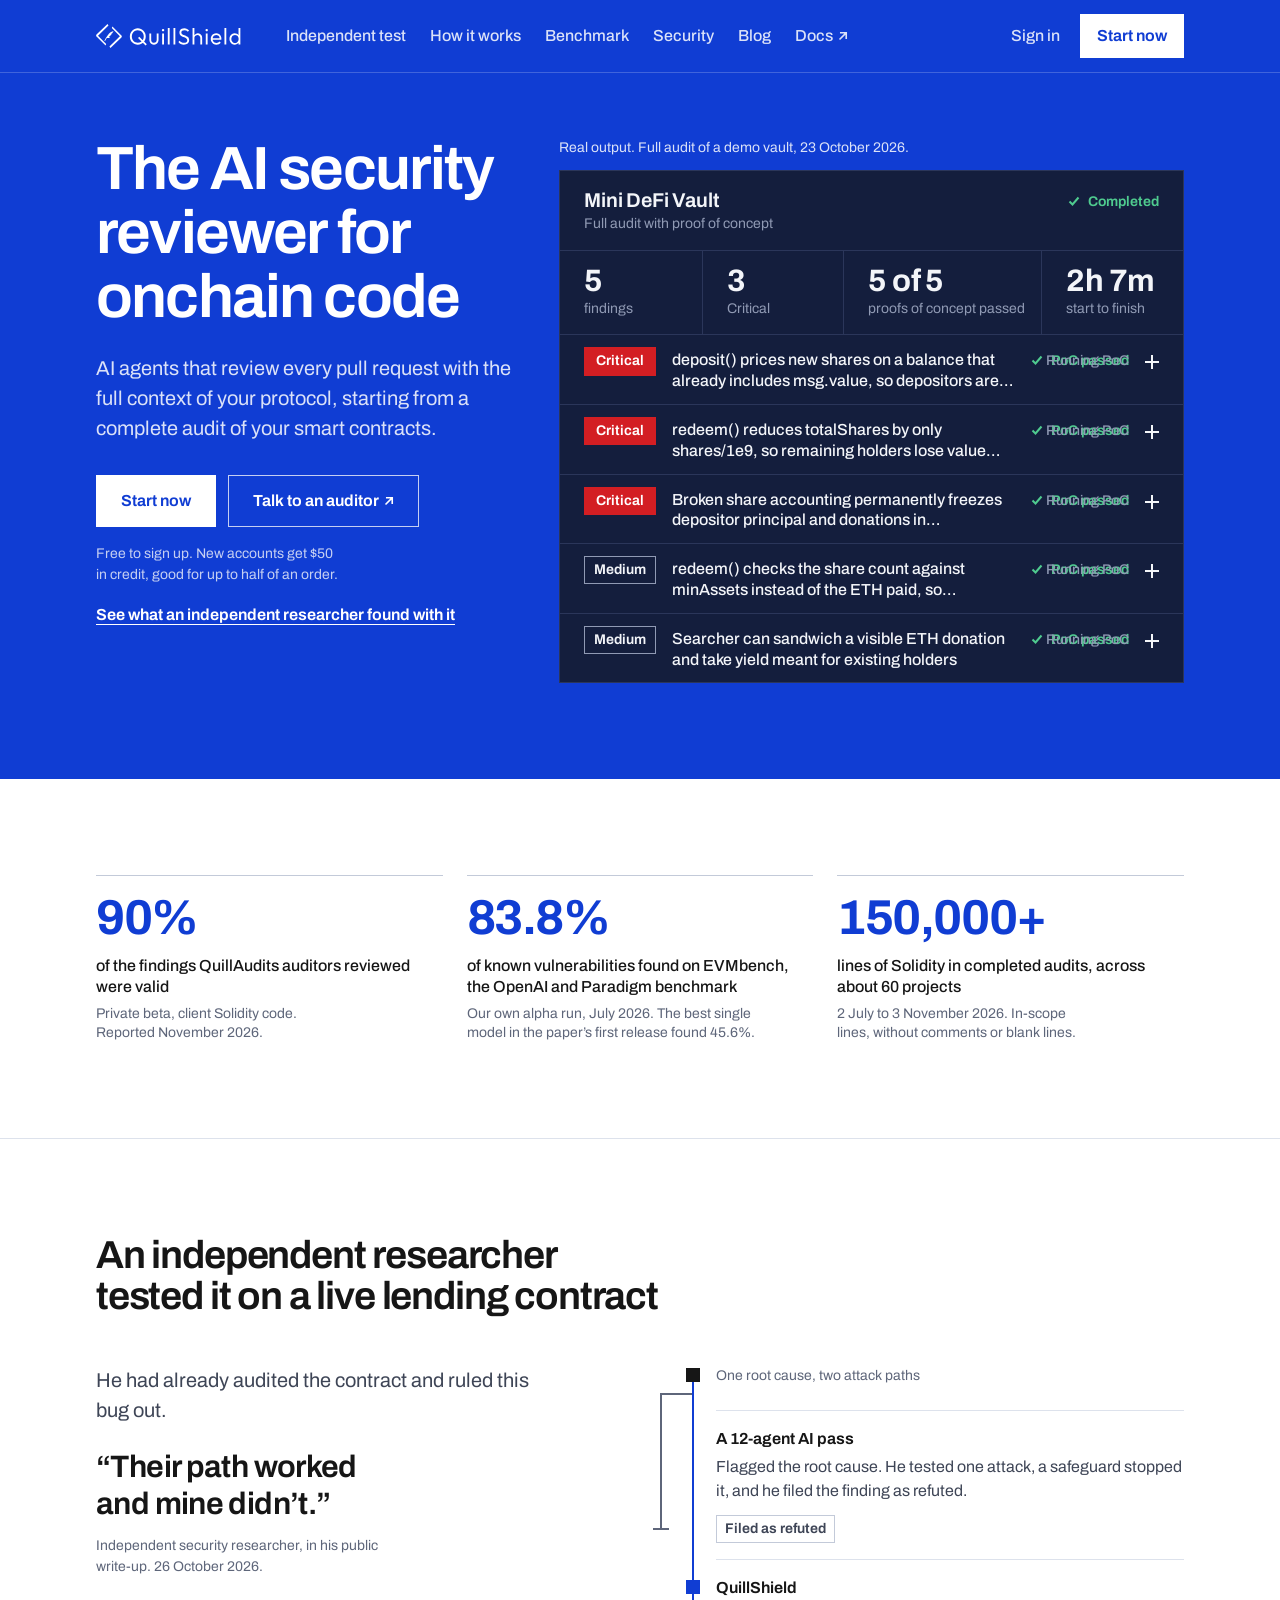
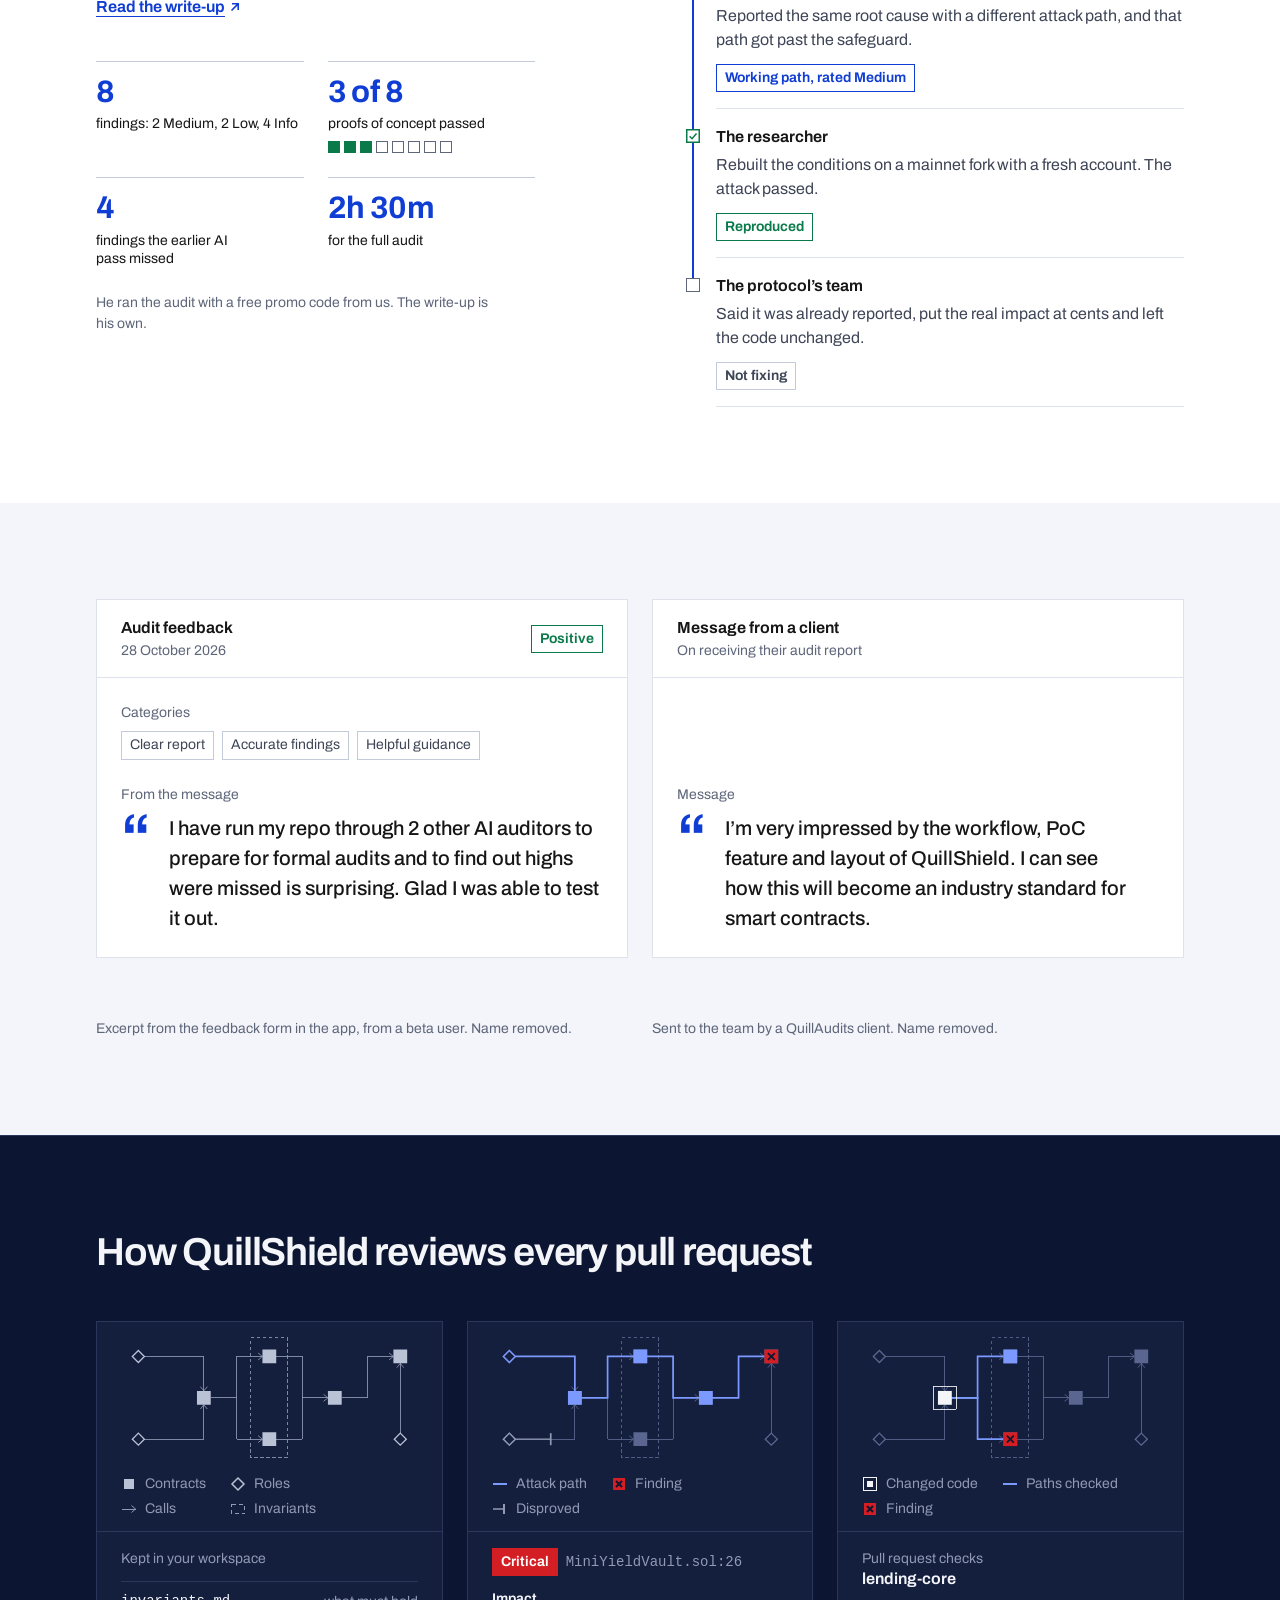
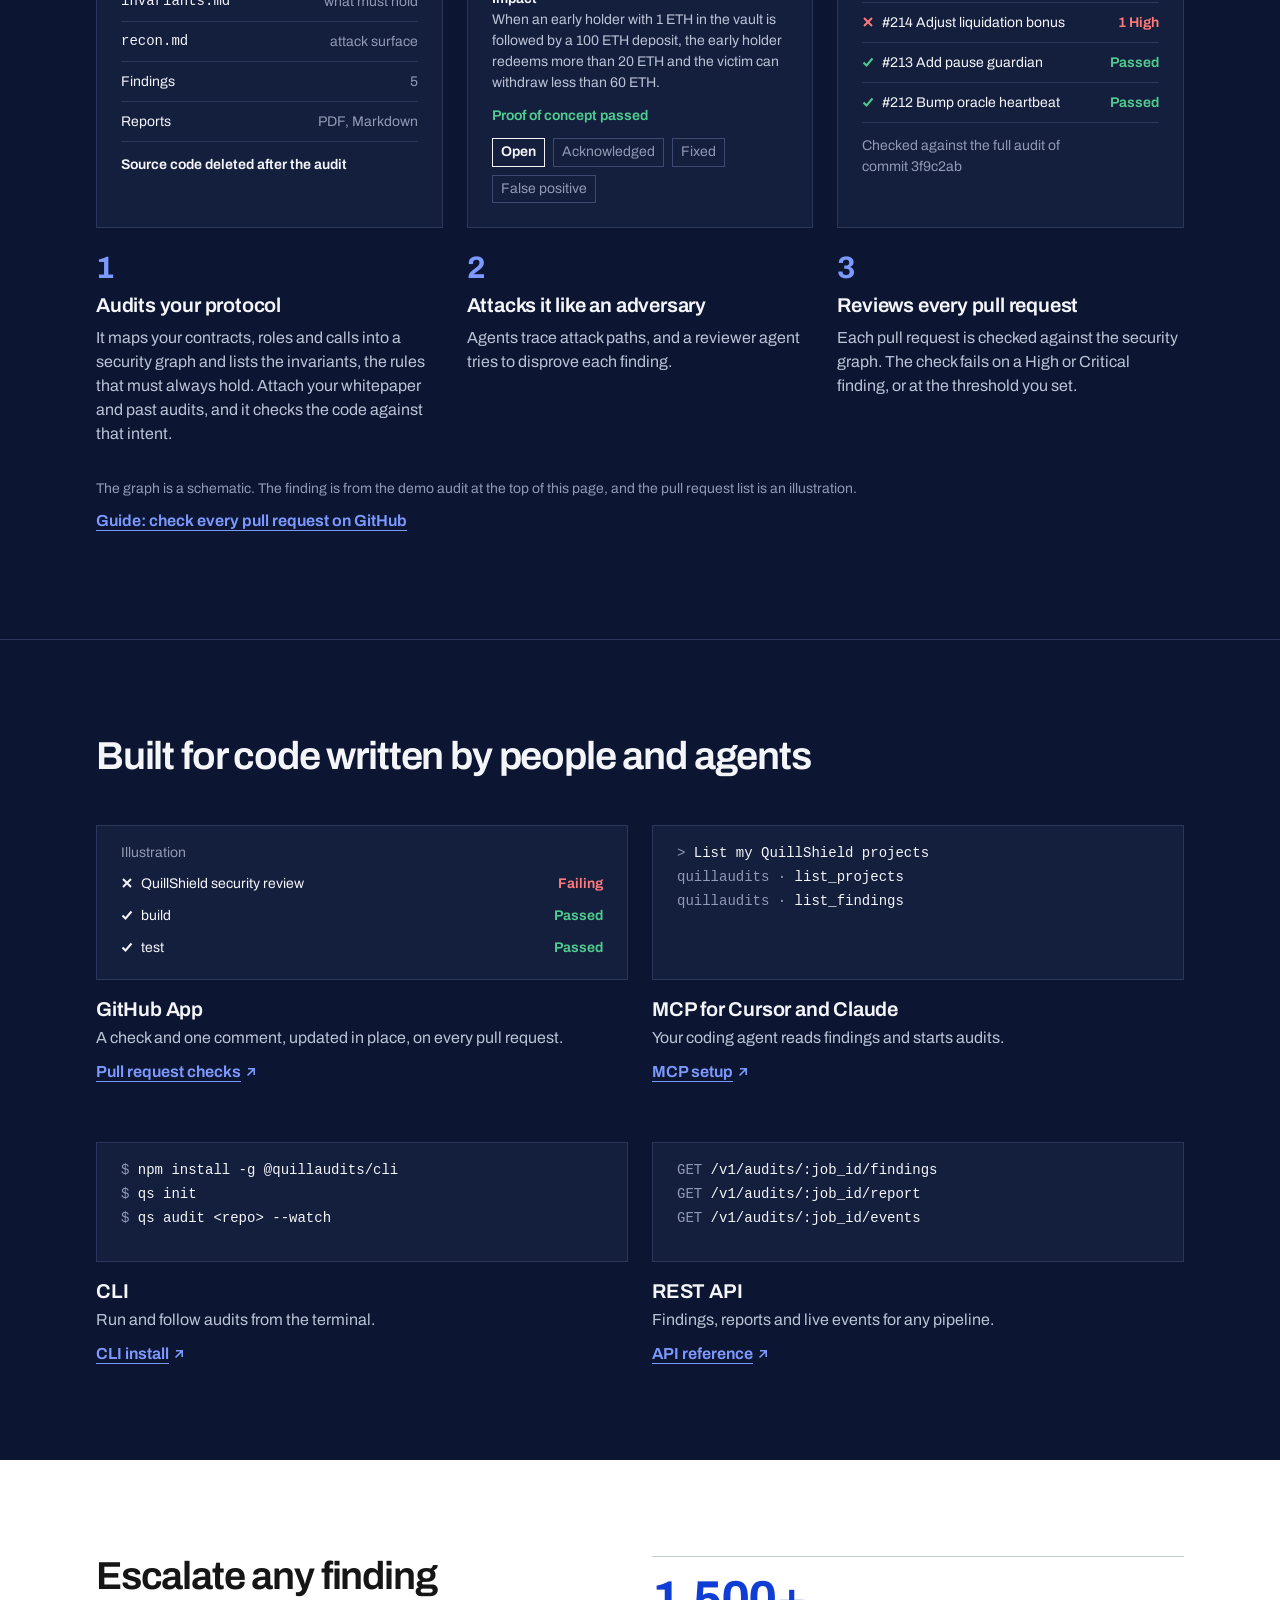
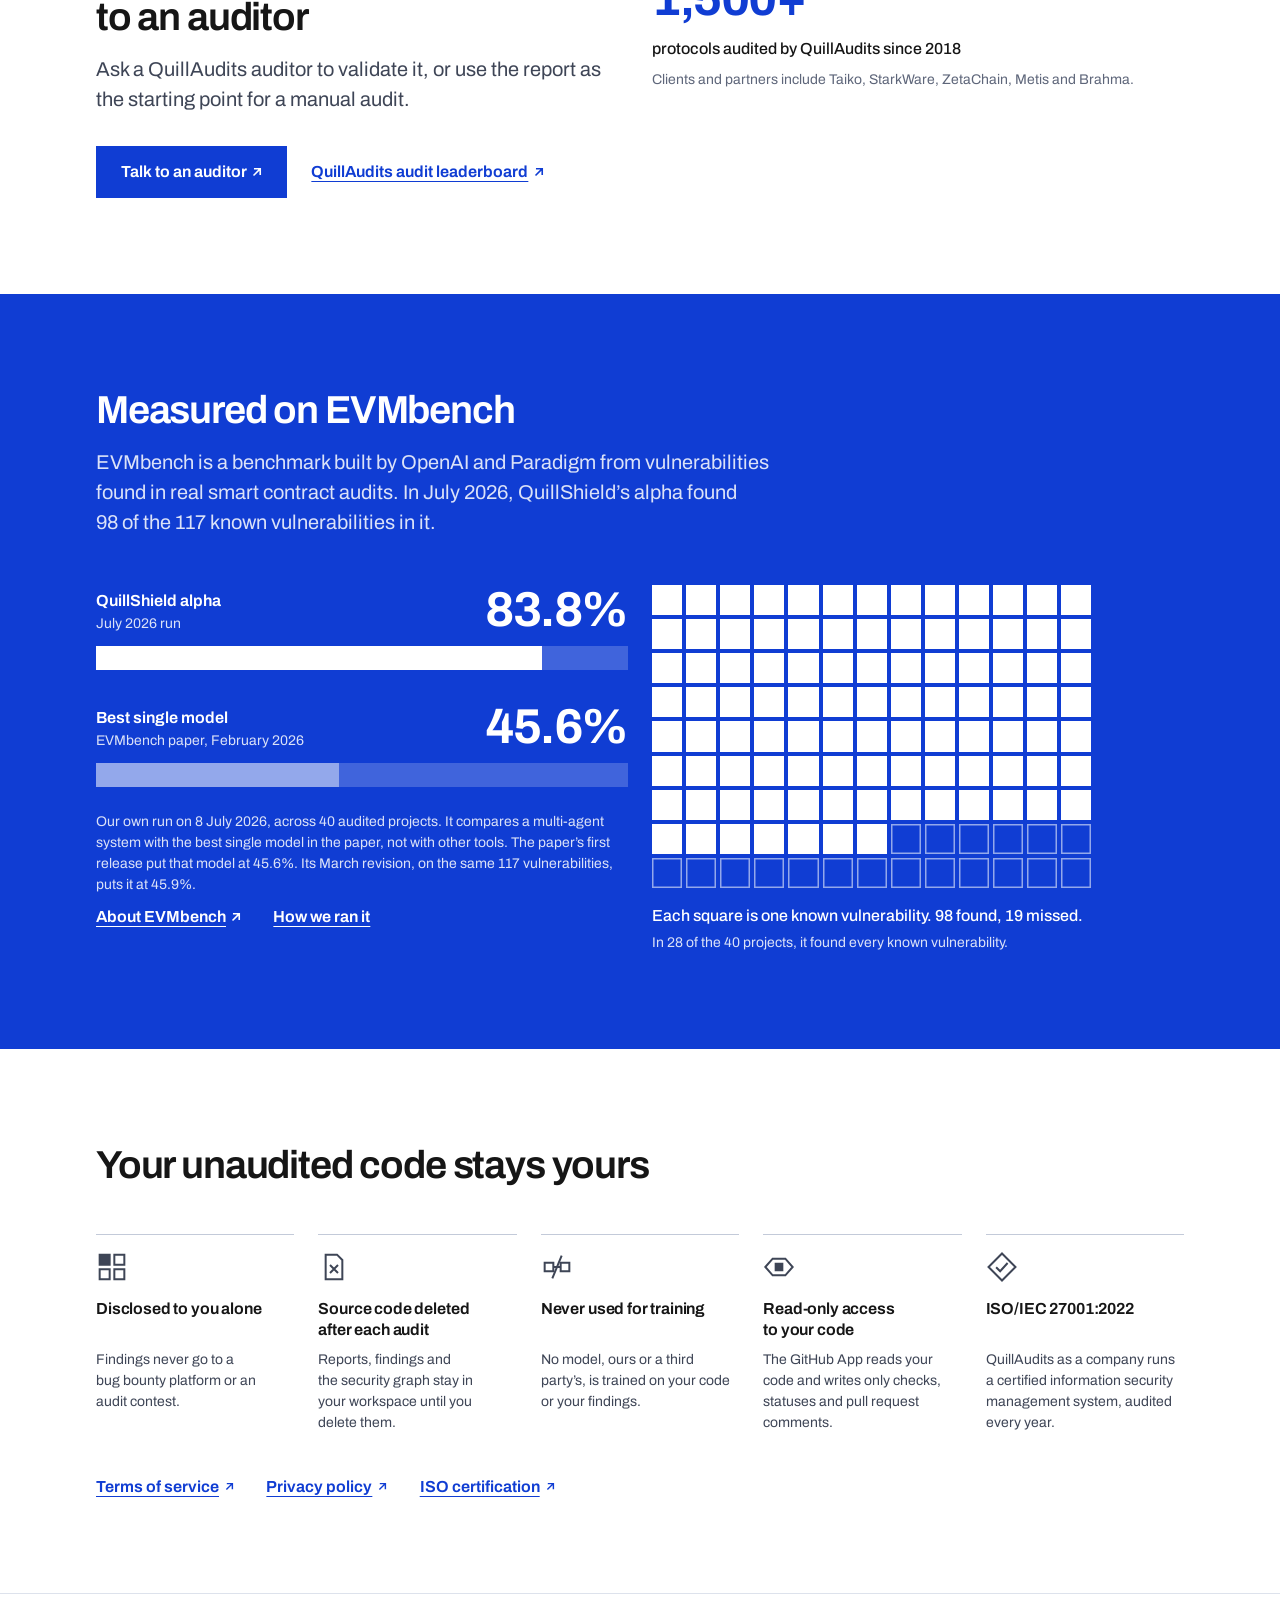
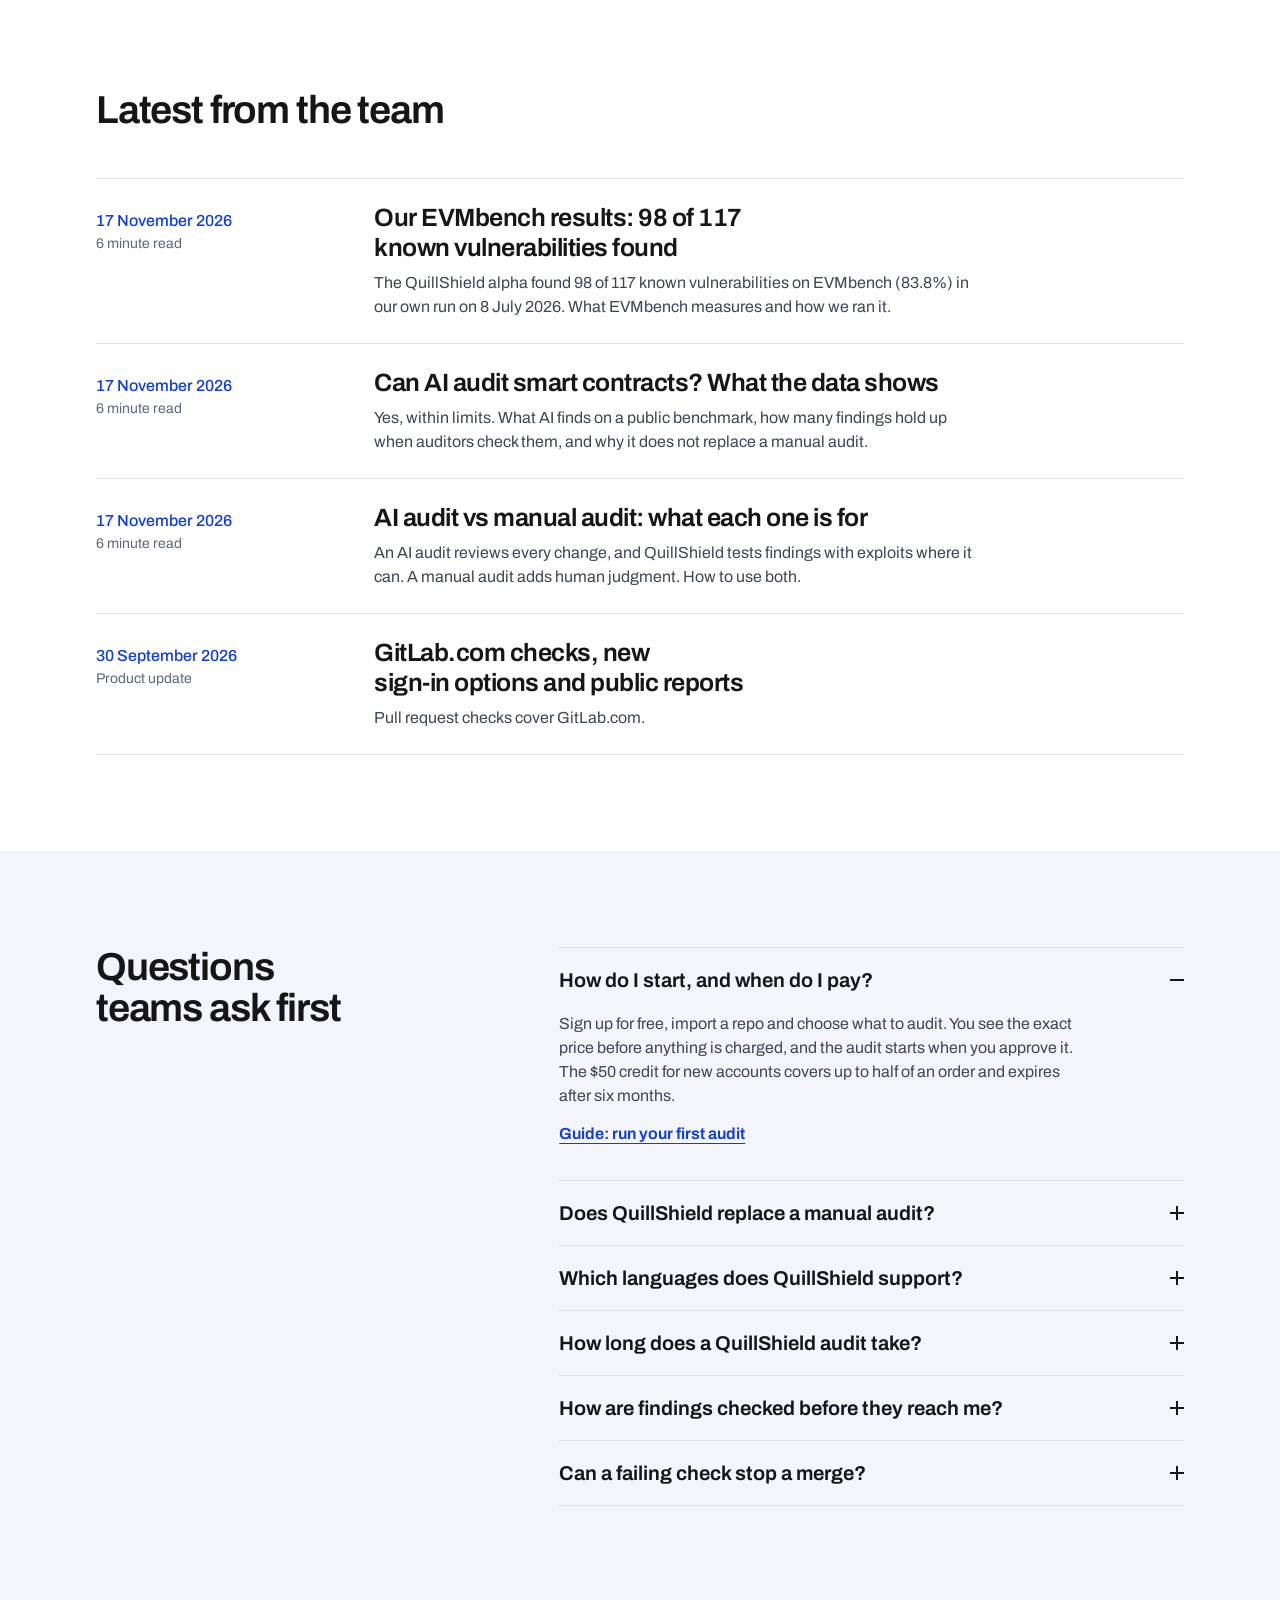
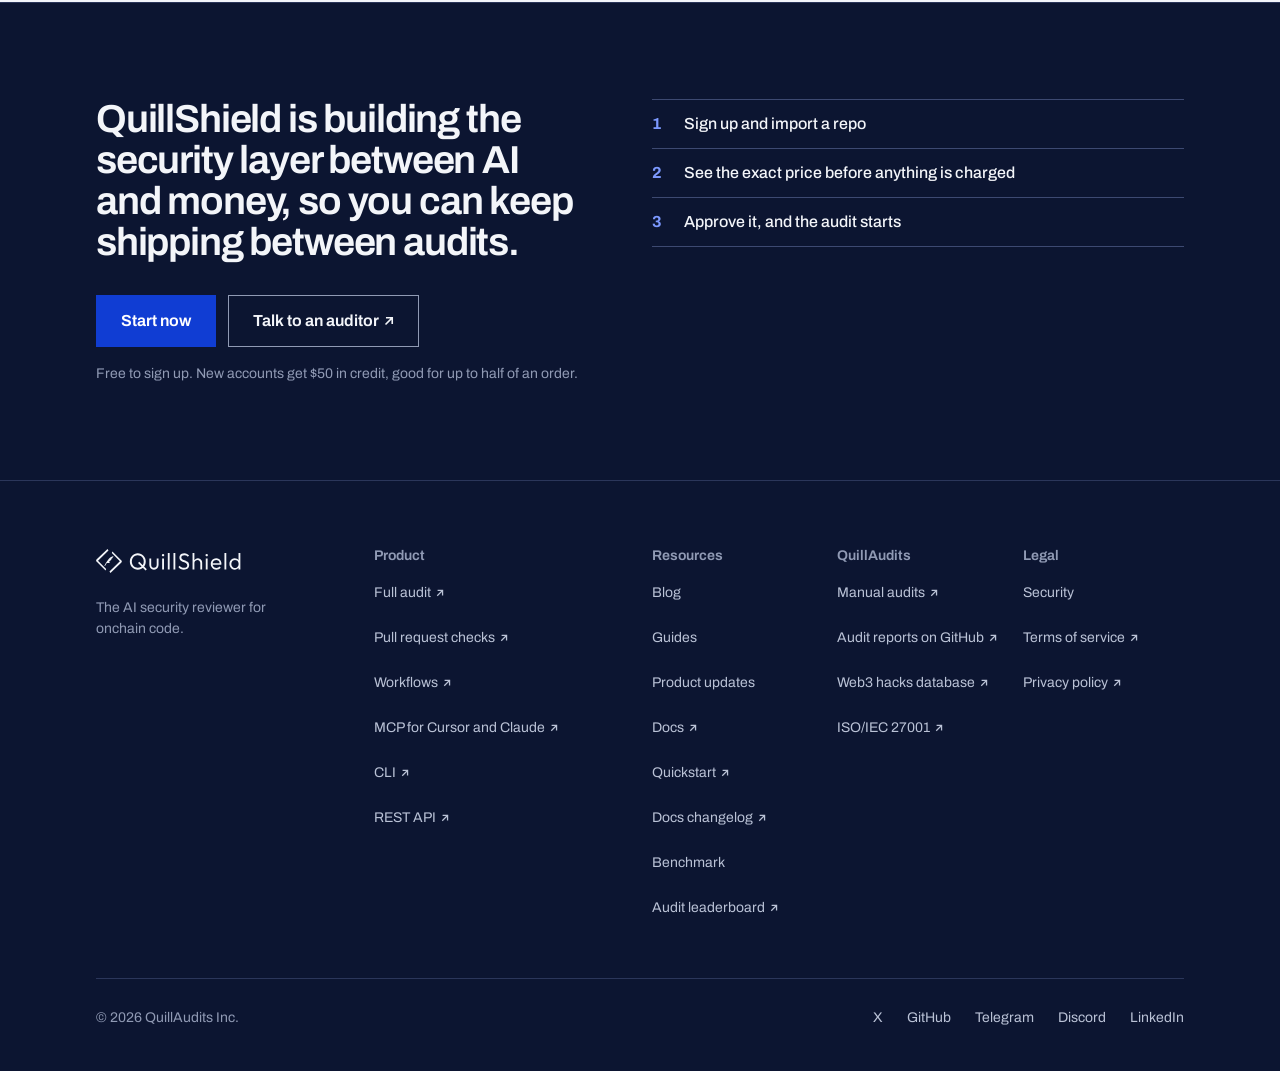
==== commit d1eeffe6: "v12: home, CSS, 404, llms, robots, sitemap, icons" ====
--- a/index.html
+++ b/index.html
@@ -3,474 +3,46 @@
 <head>
 <meta charset="utf-8">
 <meta name="viewport" content="width=device-width, initial-scale=1">
-<title>QuillShield: AI security reviewer for smart contracts | QuillAudits</title>
-<meta name="description" content="AI agents that review every pull request with the full context of your protocol, starting from a complete audit of it. Solidity today, for Foundry projects.">
+<title>QuillShield: AI smart contract audit and pull request review</title>
+<meta name="description" content="QuillShield runs a full AI audit of Solidity smart contracts with proof of concept exploits, then checks each pull request against it. Free to sign up.">
+<link rel="canonical" href="https://shield.quillaudits.com/">
 <meta name="robots" content="noindex">
-<meta name="color-scheme" content="dark">
-<meta name="theme-color" content="#0D0F14">
+<meta name="color-scheme" content="light">
+<meta name="theme-color" content="#103DD3">
 <meta property="og:type" content="website">
 <meta property="og:site_name" content="QuillShield">
+<meta property="og:locale" content="en_US">
+<meta property="og:url" content="https://shield.quillaudits.com/">
 <meta property="og:title" content="QuillShield: the AI security reviewer for onchain code">
-<meta property="og:description" content="AI agents that review every pull request with the full context of your protocol, starting from a complete audit of it.">
+<meta property="og:description" content="AI agents that review every pull request with the full context of your protocol, starting from a complete audit of your smart contracts.">
 <meta property="og:image" content="https://rkg-eth.github.io/quillshield/og.png">
+<meta property="og:image:type" content="image/png">
 <meta property="og:image:width" content="1200">
 <meta property="og:image:height" content="630">
+<meta property="og:image:alt" content="QuillShield. The AI security reviewer for onchain code. AI agents that review every pull request, starting from a full audit.">
 <meta name="twitter:card" content="summary_large_image">
+<meta name="twitter:site" content="@QuillAudits_AI">
+<meta name="twitter:title" content="QuillShield: the AI security reviewer for onchain code">
+<meta name="twitter:description" content="AI agents that review every pull request with the full context of your protocol, starting from a complete audit of your smart contracts.">
+<meta name="twitter:image" content="https://rkg-eth.github.io/quillshield/og.png">
+<meta name="twitter:image:alt" content="QuillShield. The AI security reviewer for onchain code. AI agents that review every pull request, starting from a full audit.">
+<link rel="alternate" type="application/atom+xml" title="QuillShield blog" href="blog/feed.xml">
 <link rel="icon" href="favicon.svg" type="image/svg+xml">
+<link rel="icon" href="favicon.ico" sizes="32x32">
+<link rel="apple-touch-icon" href="apple-touch-icon.png">
 <link rel="preload" href="archivo.woff2" as="font" type="font/woff2" crossorigin>
+<link rel="stylesheet" href="site.css?v=174dc19c">
 <script>
 (function(){var d=document.documentElement;d.classList.add('js');
 try{if(!window.matchMedia('(prefers-reduced-motion: reduce)').matches){d.classList.add('anim');setTimeout(function(){d.classList.remove('anim')},7000);}}catch(e){}})();
 </script>
-<style>
-@font-face{font-family:"Archivo";src:url("archivo.woff2") format("woff2");font-weight:100 900;font-style:normal;font-display:swap}
-
-/* ---------- tokens ---------- */
-:root{
-  color-scheme:dark;
-  /* colour */
-  --bg:#0D0F14;--surface:#151821;--surface-2:#1C202B;--line:#272C38;--line-2:#3A4152;--line-3:#566074;
-  --text:#F3F5F9;--text-2:#B6BCC8;--text-3:#8C94A3;
-  --core:#103DD3;--core-hover:#2A55EA;--data:#7C99FF;
-  --crit:#D31E23;--bad:#FF7A7A;--good:#4FCB8F;
-  --on-core:#FFFFFF;--on-core-2:#DBE2F8;--core-track:#4064DC;--core-soft:#93A8EB;
-  /* type: one scale, ratio 1.25 from 16px, plus 14px for small text */
-  --step--1:.875rem;--step-0:1rem;--step-1:1.25rem;--step-2:1.5625rem;--step-3:1.9375rem;--step-4:2.4375rem;--step-5:3.0625rem;--step-6:3.8125rem;
-  --fs-h1:var(--step-6);--fs-h2:var(--step-4);--fs-pull:var(--step-3);--fs-num:var(--step-5);
-  --w-body:400;--w-medium:500;--w-strong:640;--w-num:700;
-  --lh-tight:1;--lh-display:1.05;--lh-head:1.2;--lh-ui:1.3;--lh-body:1.5;--lh-code:1.7;
-  --track-display:-.03em;--track-head:-.02em;--track-sub:-.01em;
-  /* space: 4px base */
-  --sp-1:4px;--sp-2:8px;--sp-3:12px;--sp-4:16px;--sp-5:24px;--sp-6:32px;--sp-7:48px;--sp-8:64px;--sp-9:96px;
-  /* layout */
-  --max:1248px;--pad:var(--sp-9);--section:var(--sp-9);--gutter:var(--sp-5);--nav-h:72px;
-  --mono:ui-monospace,"SF Mono",SFMono-Regular,Menlo,Consolas,"Liberation Mono",monospace;
-  --arrow:url("data:image/svg+xml,%3Csvg xmlns='http://www.w3.org/2000/svg' viewBox='0 0 10 10'%3E%3Cpath d='M2 1h7v7H7.4V3.7L2.1 9 1 7.9 6.3 2.6H2z'/%3E%3C/svg%3E");
-}
-@media (max-width:1240px){:root{--pad:var(--sp-7)}}
-@media (max-width:1100px){:root{--fs-h1:var(--step-5);--fs-h2:var(--step-3);--section:var(--sp-8)}}
-@media (max-width:760px){:root{--fs-h1:var(--step-4);--fs-pull:var(--step-2);--fs-num:var(--step-4);--pad:var(--sp-5);--nav-h:64px}}
-
-/* ---------- base ---------- */
-*,*::before,*::after{box-sizing:border-box}
-html{-webkit-text-size-adjust:100%;text-size-adjust:100%;scroll-padding-top:calc(var(--nav-h) + var(--sp-5))}
-body{margin:0;font-family:"Archivo","Helvetica Neue",Arial,sans-serif;font-size:var(--step-0);font-weight:var(--w-body);line-height:var(--lh-body);color:var(--text-2);background:var(--bg);-webkit-font-smoothing:antialiased;-moz-osx-font-smoothing:grayscale}
-h1,h2,h3,p,ul,ol,figure,blockquote{margin:0;padding:0}
-ul,ol{list-style:none}
-p,li,summary{text-wrap:pretty}
-svg{display:block}
-a{color:inherit}
-:focus-visible{outline:2px solid var(--data);outline-offset:3px}
-.bench :focus-visible{outline-color:var(--on-core)}
-.skip{position:absolute;left:-9999px;top:0}
-.skip:focus{left:var(--sp-4);top:var(--sp-4);z-index:100;background:var(--text);color:var(--bg);padding:var(--sp-3) var(--sp-4)}
-.wrap{width:100%;max-width:calc(var(--max) + 2 * var(--pad));margin:0 auto;padding-left:var(--pad);padding-right:var(--pad)}
-.sec{padding:var(--section) 0}
-.sec--line{border-top:1px solid var(--line)}
-.sec--band{background:var(--surface);border-top:1px solid var(--line);border-bottom:1px solid var(--line)}
-.h2{font-size:var(--fs-h2);line-height:var(--lh-display);letter-spacing:var(--track-display);font-weight:var(--w-strong);color:var(--text);max-width:20em;text-wrap:balance}
-.lede{margin-top:var(--sp-4);font-size:var(--step-1);line-height:var(--lh-body);max-width:34em}
-.h3{font-size:var(--step-1);line-height:var(--lh-ui);letter-spacing:var(--track-sub);font-weight:var(--w-strong);color:var(--text)}
-.num{font-variant-numeric:tabular-nums lining-nums}
-.mono{font-family:var(--mono);font-size:var(--step--1)}
-.muted{color:var(--text-3)}
-.pm{position:relative;flex:none;width:14px;height:14px}
-.pm::before,.pm::after{content:"";position:absolute;left:0;right:0;top:6px;height:2px;background:currentColor}
-.pm::after{transform:rotate(90deg)}
-details[open] > summary .pm::after{display:none}
-
-/* ---------- links and buttons ---------- */
-.ext::after{content:"";display:inline-block;vertical-align:baseline;width:.62em;height:.62em;margin-left:.34em;background:currentColor;-webkit-mask:var(--arrow) center/contain no-repeat;mask:var(--arrow) center/contain no-repeat;flex:none}
-.btn{display:inline-flex;align-items:center;justify-content:center;min-height:52px;padding:0 var(--sp-5);font-family:inherit;font-size:var(--step-0);font-weight:var(--w-strong);text-decoration:none;border:1px solid transparent;white-space:nowrap}
-.btn--primary{background:var(--core);color:var(--on-core)}
-.btn--primary:hover{background:var(--core-hover)}
-.btn--ghost{border-color:var(--text-3);color:var(--text)}
-.btn--ghost:hover{border-color:var(--text);background:var(--surface)}
-.btn--sm{min-height:44px;padding:0 var(--sp-4)}
-.tlink{display:inline-flex;align-items:center;min-height:44px;font-weight:var(--w-strong);color:var(--data);text-decoration:underline;text-underline-offset:4px;text-decoration-thickness:1px}
-.tlink:hover{text-decoration-thickness:2px}
-
-/* ---------- nav ---------- */
-.nav{position:sticky;top:0;z-index:50;background:var(--bg);border-bottom:1px solid var(--line);color:var(--text)}
-.nav__in{display:flex;align-items:center;min-height:var(--nav-h)}
-.logo{display:inline-flex;align-items:center;min-height:44px;color:var(--text);text-decoration:none}
-.logo svg{height:24px;width:auto}
-.nav__links{display:flex;margin-left:var(--sp-6)}
-.nav__links a{display:inline-flex;align-items:center;min-height:44px;padding:0 var(--sp-3);font-weight:var(--w-medium);color:var(--text-2);text-decoration:none}
-.nav__links a:hover{color:var(--text)}
-.nav__cta{margin-left:auto;display:flex;align-items:center;gap:var(--sp-2)}
-.nav__signin{display:inline-flex;align-items:center;min-height:44px;padding:0 var(--sp-3);font-weight:var(--w-medium);color:var(--text-2);text-decoration:none}
-.nav__signin:hover{color:var(--text)}
-.menu{display:none;position:relative}
-.menu summary{list-style:none;display:inline-flex;align-items:center;min-height:44px;padding:0 var(--sp-4);border:1px solid var(--text-3);font-weight:var(--w-medium);color:var(--text);cursor:pointer}
-.menu summary::-webkit-details-marker{display:none}
-.menu__panel{position:absolute;right:0;top:calc(100% + var(--sp-3));min-width:248px;background:var(--surface);border:1px solid var(--line-2);padding:var(--sp-2) 0}
-.menu__panel a{display:flex;align-items:center;min-height:48px;padding:0 var(--sp-5);font-weight:var(--w-medium);color:var(--text);text-decoration:none}
-.menu__panel a:hover{background:var(--surface-2)}
-
-/* ---------- hero ---------- */
-.hero{padding:var(--sp-8) 0 var(--sp-9)}
-.hero__grid{display:grid;grid-template-columns:repeat(12,minmax(0,1fr));column-gap:var(--gutter);align-items:start}
-.hero__copy{grid-column:1 / span 6}
-.hero__panel{grid-column:7 / span 6}
-.hero h1{font-size:var(--fs-h1);line-height:var(--lh-display);letter-spacing:var(--track-display);font-weight:var(--w-strong);color:var(--text);text-wrap:balance}
-.hero__sub{margin-top:var(--sp-5);font-size:var(--step-1);line-height:var(--lh-body);color:var(--text-2);max-width:26em}
-.hero__cta{display:flex;flex-wrap:wrap;gap:var(--sp-3);margin-top:var(--sp-6)}
-.hero__note,.close__note{margin-top:var(--sp-4);font-size:var(--step--1);color:var(--text-3)}
-.hero__alt{margin-top:var(--sp-2)}
-.hero__cap{margin:0 0 var(--sp-3);font-size:var(--step--1);color:var(--text-2)}
-
-/* ---------- audit panel ---------- */
-.audit{--sev:72px;background:var(--surface);border:1px solid var(--line);border-top:2px solid var(--core);color:var(--text)}
-.audit__head{display:flex;justify-content:space-between;align-items:flex-start;gap:var(--sp-4);padding:var(--sp-4) var(--sp-5);border-bottom:1px solid var(--line)}
-.audit__title{font-size:var(--step-1);line-height:var(--lh-ui);letter-spacing:var(--track-sub);font-weight:var(--w-strong)}
-.audit__kind{font-size:var(--step--1);color:var(--text-3)}
-.audit__state{display:inline-flex;align-items:center;padding-top:var(--sp-1);font-size:var(--step--1);font-weight:var(--w-strong);color:var(--good);white-space:nowrap}
-.audit__state .s-run{display:none;color:var(--data)}
-.audit__stats{display:grid;grid-template-columns:1fr 1fr 1.4fr 1fr;border-bottom:1px solid var(--line)}
-.audit__stat{padding:var(--sp-3) var(--sp-4) var(--sp-4) var(--sp-5);border-left:1px solid var(--line)}
-.audit__stat:first-child{border-left:0}
-.audit__n{font-size:var(--step-3);line-height:var(--lh-head);letter-spacing:var(--track-head);font-weight:var(--w-num);color:var(--text)}
-.audit__l{font-size:var(--step--1);line-height:var(--lh-ui);color:var(--text-3)}
-.frow{border-bottom:1px solid var(--line);transition:opacity .28s ease,transform .28s ease}
-.audit__rows li:last-child .frow{border-bottom:0}
-.frow summary{display:grid;grid-template-columns:var(--sev) minmax(0,1fr) auto 14px;column-gap:var(--sp-4);align-items:center;min-height:48px;padding:var(--sp-2) var(--sp-5);list-style:none;cursor:pointer}
-.frow summary::-webkit-details-marker{display:none}
-.frow summary:hover{background:var(--surface-2)}
-.frow[open] summary{align-items:start;padding-top:var(--sp-3)}
-.sev{display:inline-flex;align-items:center;justify-content:center;padding:var(--sp-1) var(--sp-2);font-size:var(--step--1);line-height:var(--lh-ui);font-weight:var(--w-strong);white-space:nowrap}
-.sev--critical{background:var(--crit);color:var(--on-core)}
-.sev--medium{border:1px solid var(--text-3);color:var(--text)}
-.frow__t{font-size:var(--step-0);line-height:var(--lh-ui);font-weight:var(--w-medium);color:var(--text);white-space:nowrap;overflow:hidden;text-overflow:ellipsis}
-.frow[open] .frow__t{white-space:normal}
-.frow__more{padding:0 var(--sp-5) var(--sp-3) calc(var(--sev) + var(--sp-4) + var(--sp-5));font-family:var(--mono);font-size:var(--step--1);color:var(--text-3)}
-.poc{display:inline-flex;align-items:center;font-size:var(--step--1);font-weight:var(--w-strong);color:var(--good);white-space:nowrap}
-.poc .p-run{display:none;color:var(--text-3);font-weight:var(--w-medium)}
-.tick{display:inline-block;vertical-align:-1px;margin-right:var(--sp-2)}
-.anim .audit:not(.is-done) .frow{opacity:0;transform:translateY(6px)}
-.anim .audit:not(.is-done) .frow.is-in{opacity:1;transform:none}
-.anim .audit:not(.is-done) .frow:not(.is-proved) .p-ok{display:none}
-.anim .audit:not(.is-done) .frow:not(.is-proved) .p-run{display:inline}
-.anim .audit:not(.is-done) .s-ok{display:none}
-.anim .audit:not(.is-done) .s-run{display:inline-flex;align-items:center;gap:var(--sp-2)}
-.dot{width:8px;height:8px;background:currentColor;display:inline-block}
-.anim .audit:not(.is-done) .dot{animation:blink 1s steps(2,start) infinite}
-@keyframes blink{50%{opacity:.25}}
-
-/* ---------- stat tiles ---------- */
-.stats__grid{display:grid;grid-template-columns:repeat(12,minmax(0,1fr));column-gap:var(--gutter)}
-.tile{border-top:1px solid var(--line-2);padding-top:var(--sp-4)}
-@supports (grid-template-rows:subgrid){@media (min-width:1101px){.tile{display:grid;grid-row:span 3;grid-template-rows:subgrid}}}
-.tile--a{grid-column:span 3}.tile--b{grid-column:span 4}.tile--c{grid-column:span 3}.tile--d{grid-column:span 2}
-.tile__n{font-size:var(--fs-num);line-height:var(--lh-display);letter-spacing:var(--track-display);font-weight:var(--w-num);color:var(--data)}
-.tile__l{margin-top:var(--sp-3);line-height:var(--lh-ui);font-weight:var(--w-medium);color:var(--text)}
-.tile__s{margin-top:var(--sp-2);font-size:var(--step--1);line-height:var(--lh-ui);color:var(--text-3);text-wrap:balance}
-
-/* ---------- client words ---------- */
-.words__grid{display:grid;grid-template-columns:repeat(2,minmax(0,1fr));gap:var(--sp-7) var(--gutter)}
-.words__grid figure{display:flex;flex-direction:column}
-.card{background:var(--surface);border:1px solid var(--line)}
-.words .card{flex:1;display:flex;flex-direction:column}
-.words .card__body{flex:1;display:flex;flex-direction:column;justify-content:center}
-.card__head{display:flex;justify-content:space-between;align-items:center;gap:var(--sp-4);padding:var(--sp-4) var(--sp-5);border-bottom:1px solid var(--line)}
-.card__title{font-weight:var(--w-strong);color:var(--text)}
-.card__meta{font-size:var(--step--1);color:var(--text-3)}
-.card__body{padding:var(--sp-5)}
-.card__k{font-size:var(--step--1);color:var(--text-3)}
-.chips{display:flex;flex-wrap:wrap;gap:var(--sp-2);margin:var(--sp-2) 0 var(--sp-5)}
-.chip{padding:var(--sp-1) var(--sp-2);border:1px solid var(--line-2);font-size:var(--step--1);line-height:var(--lh-ui);color:var(--text-2)}
-.chip--good{border-color:var(--good);color:var(--good);font-weight:var(--w-strong)}
-.say{position:relative;margin-top:var(--sp-2);padding-left:var(--sp-7)}
-.say::before{content:"\201C";position:absolute;left:0;top:-.12em;font-size:var(--step-6);line-height:var(--lh-tight);font-weight:var(--w-num);color:var(--data)}
-.say blockquote{font-size:var(--step-1);line-height:var(--lh-body);font-weight:var(--w-medium);color:var(--text)}
-.words__by{margin-top:var(--sp-3);font-size:var(--step--1);color:var(--text-3)}
-
-/* ---------- how it works ---------- */
-.steps{display:grid;grid-template-columns:repeat(3,minmax(0,1fr));column-gap:var(--gutter);margin-top:var(--sp-7)}
-.step{display:flex;flex-direction:column}
-.step .plate{order:-1}
-@supports (grid-template-rows:subgrid){@media (min-width:1101px){
-  .step{display:grid;grid-row:span 5;grid-template-rows:subgrid}
-  .step .plate{display:grid;grid-row:1 / span 2;grid-template-rows:subgrid}
-  .step__n{grid-row:3}
-  .step .h3{grid-row:4}
-  .step__t{grid-row:5}
-}}
-.plate{background:var(--bg);border:1px solid var(--line);color:var(--text-2);font-size:var(--step--1);line-height:var(--lh-body)}
-.plate__body{padding:var(--sp-4) var(--sp-5) var(--sp-5)}
-.plate__k{color:var(--text-3)}
-.plate__h{font-size:var(--step-0);font-weight:var(--w-strong);line-height:var(--lh-ui);color:var(--text)}
-.plate__q{margin-top:var(--sp-3);font-weight:var(--w-strong);color:var(--text)}
-.plate__ref{margin-left:var(--sp-2);font-family:var(--mono);color:var(--text-3)}
-.plate__note{margin-top:var(--sp-3);color:var(--text-3)}
-.plate ul{margin-top:var(--sp-3);border-top:1px solid var(--line)}
-.plate li{display:flex;justify-content:space-between;align-items:center;gap:var(--sp-3);min-height:40px;border-bottom:1px solid var(--line);color:var(--text)}
-.plate li > span:last-child{color:var(--text-3);white-space:nowrap}
-.plate li > span.is-bad{color:var(--bad);font-weight:var(--w-strong)}
-.plate li > span.is-ok{color:var(--good);font-weight:var(--w-strong)}
-.plate__foot{margin-top:var(--sp-3);font-weight:var(--w-strong);color:var(--text)}
-.plate__foot--ok{color:var(--good)}
-.triage{display:flex;flex-wrap:wrap;gap:var(--sp-2);margin-top:var(--sp-3)}
-.triage span{padding:var(--sp-1) var(--sp-2);border:1px solid var(--line-2);line-height:var(--lh-ui);color:var(--text-3)}
-.triage span.on{border-color:var(--text);color:var(--text);font-weight:var(--w-strong)}
-.ck{display:flex;align-items:center;gap:var(--sp-2)}
-.ck svg{flex:none}
-.ok{color:var(--good)}.no{color:var(--bad)}
-.ck > span{color:var(--text)}
-.step__n{margin-top:var(--sp-5);font-size:var(--step-3);line-height:var(--lh-display);letter-spacing:var(--track-head);font-weight:var(--w-num);color:var(--data)}
-.step .h3{margin-top:var(--sp-2)}
-.step__t{margin-top:var(--sp-2)}
-.how__note{margin-top:var(--sp-6);font-size:var(--step--1);color:var(--text-3)}
-
-/* the security graph: drawn once, shown in three states */
-.fig{--sg-line:var(--text-3);--sg-node:var(--text-2);border-bottom:1px solid var(--line)}
-.fig--dim{--sg-line:var(--line-3);--sg-node:var(--line-3)}
-.fig__svg{width:100%;max-width:520px;height:auto;margin:0 auto;fill:none}
-.sg-call,.sg-inv{stroke:var(--sg-line);shape-rendering:crispEdges}
-.sg-inv{stroke-dasharray:4 3}
-.sg-head{stroke:var(--sg-line)}
-.sg-role{stroke:var(--sg-node);stroke-width:1.5}
-.sg-node{fill:var(--sg-node)}
-.p-atk,.p-chk{stroke:var(--data);stroke-width:2}
-.p-stop,.r-stop{stroke:var(--text-3);stroke-width:1.5}
-.p-bar{stroke:var(--text-3);stroke-width:2}
-.r-atk{stroke:var(--data);stroke-width:1.5}
-.n-atk{fill:var(--data)}
-.n-hit{fill:var(--crit)}
-.n-x{stroke:var(--bg);stroke-width:2}
-.n-pr{fill:var(--text)}
-.n-prf{stroke:var(--text);shape-rendering:crispEdges}
-.fig__key{display:flex;flex-wrap:wrap;gap:var(--sp-1) var(--sp-4);padding:0 var(--sp-5) var(--sp-3);color:var(--text-3)}
-.key{display:inline-flex;align-items:center;gap:var(--sp-2);white-space:nowrap}
-.key svg{flex:none;width:16px;height:16px;fill:none}
-/* paths draw once when a figure scrolls into view; without script or with reduced motion they are simply there */
-.motion .fig--draw:not(.is-done) .draw{stroke-dasharray:1;transition:stroke-dashoffset 1.1s linear .2s}
-.motion .fig--draw:not(.is-in) .draw{stroke-dashoffset:1}
-.motion .fig--pr:not(.is-done) .draw{transition-duration:.5s}
-.motion .fig--draw:not(.is-done) .p-stop.draw{transition-duration:.4s}
-.motion .fig--draw .fig__svg .n-hit{transition:fill .2s linear 1.3s}
-.motion .fig--draw .fig__svg .n-x{transition:opacity .2s linear 1.3s}
-.motion .fig--pr .fig__svg .n-hit,.motion .fig--pr .fig__svg .n-x{transition-delay:.7s}
-.motion .fig--draw:not(.is-in) .fig__svg .n-hit{fill:var(--line-3)}
-.motion .fig--draw:not(.is-in) .fig__svg .n-x{opacity:0}
-.motion .fig--draw .fig__svg .p-bar{transition:opacity .15s linear .6s}
-.motion .fig--draw:not(.is-in) .fig__svg .p-bar{opacity:0}
-
-/* ---------- independent test ---------- */
-.case{display:grid;grid-template-columns:repeat(12,minmax(0,1fr));column-gap:var(--gutter);margin-top:var(--sp-7);align-items:start}
-.case__story{grid-column:1 / span 5}
-.case__trail{grid-column:7 / span 6}
-.case__lead{font-size:var(--step-1);line-height:var(--lh-body)}
-.case__quote{margin-top:var(--sp-5)}
-.case__quote blockquote{font-size:var(--fs-pull);line-height:var(--lh-head);letter-spacing:var(--track-head);font-weight:var(--w-strong);color:var(--text);text-wrap:balance}
-.case__by{margin-top:var(--sp-3);font-size:var(--step--1);color:var(--text-3)}
-.case__link{margin-top:var(--sp-2)}
-.case__fine{margin-top:var(--sp-5);font-size:var(--step--1);color:var(--text-3)}
-/* the trail is a branch: one root cause, a path that was refuted and a path that worked.
-   lane A (refuted) sits at 8px, lane B (worked) at 40px, text starts at 64px */
-.trail__root,.tstep{position:relative;padding-left:var(--sp-8)}
-.trail__root{padding-bottom:var(--sp-5);font-size:var(--step--1);color:var(--text-3)}
-.trail__root::before,.tstep::before{content:"";position:absolute;left:40px;top:0;bottom:0;width:2px;background:var(--data)}
-.trail__root::before{top:var(--sp-4)}
-.tstep:last-child::before{bottom:auto;height:var(--sp-5)}
-.trail__root::after{content:"";position:absolute;left:var(--sp-2);top:28px;bottom:0;width:var(--sp-6);border-top:2px solid var(--text-3);border-left:2px solid var(--text-3)}
-.tstep--a::after{content:"";position:absolute;left:var(--sp-2);top:0;bottom:30px;border-left:2px solid var(--text-3)}
-.tstep__in{padding:var(--sp-4) 0;border-top:1px solid var(--line)}
-.tstep:last-child .tstep__in{border-bottom:1px solid var(--line)}
-.mk{position:absolute;left:34px;top:21px;width:14px;height:14px}
-.mk--root{top:3px;background:var(--text)}
-.mk--stop{left:1px;top:auto;bottom:29px;width:var(--sp-4);height:2px;background:var(--text-3)}
-.mk--win{background:var(--core);border:1px solid var(--data)}
-.mk--ok{color:var(--good);fill:var(--bg)}
-.mk--end{background:var(--bg);border:1px solid var(--text-3)}
-.trail__who{font-weight:var(--w-strong);color:var(--text)}
-.trail__what{margin-top:var(--sp-1)}
-.trail__tag{display:inline-block;margin-top:var(--sp-3);padding:var(--sp-1) var(--sp-2);font-size:var(--step--1);line-height:var(--lh-ui);font-weight:var(--w-strong);border:1px solid var(--line-2);color:var(--text-2)}
-.trail__tag--win{border-color:var(--data);color:var(--data)}
-.trail__tag--ok{border-color:var(--good);color:var(--good)}
-.minis{display:grid;grid-template-columns:repeat(2,minmax(0,1fr));gap:var(--sp-5) var(--gutter);margin-top:var(--sp-6)}
-.mini{border-top:1px solid var(--line-2);padding-top:var(--sp-3)}
-.mini__n{font-size:var(--step-3);line-height:var(--lh-head);letter-spacing:var(--track-head);font-weight:var(--w-num);color:var(--data)}
-.mini__l{margin-top:var(--sp-1);font-size:var(--step--1);line-height:var(--lh-ui);color:var(--text)}
-/* one square is one finding, filled when its proof passed, as in the benchmark grid */
-.units{display:grid;grid-template-columns:repeat(8,minmax(0,12px));gap:var(--sp-1);margin:var(--sp-1) 0 var(--sp-2)}
-.units i{aspect-ratio:1 / 1;border:1px solid var(--text-3)}
-.units i.on{border-color:var(--good);background:var(--good)}
-
-/* ---------- stack ---------- */
-.stack__grid{display:grid;grid-template-columns:repeat(2,minmax(0,1fr));gap:var(--sp-7) var(--gutter);margin-top:var(--sp-7)}
-.stack__grid > div{display:flex;flex-direction:column;min-width:0}
-@supports (grid-template-rows:subgrid){@media (min-width:661px){
-  .stack__grid{row-gap:0}
-  .stack__grid > div{display:grid;grid-row:span 4;grid-template-rows:subgrid}
-  .stack__grid > div:nth-child(n+3){margin-top:var(--sp-7)}
-}}
-.term{min-height:120px;padding:var(--sp-4) var(--sp-5);background:var(--surface);border:1px solid var(--line);color:var(--text);font-family:var(--mono);font-size:var(--step--1);line-height:var(--lh-code);white-space:pre;overflow-x:auto}
-.term .dim{color:var(--text-3)}
-.term--ui{font-family:inherit;line-height:var(--lh-body);white-space:normal}
-.term__k{margin-bottom:var(--sp-1);color:var(--text-3)}
-.term--ui .ck{min-height:32px;justify-content:space-between}
-.term--ui .ck b{font-weight:var(--w-strong)}
-.stack .h3{margin-top:var(--sp-4)}
-.stack__t{margin-top:var(--sp-1)}
-.stack .tlink{margin-top:auto;align-self:flex-start;justify-self:start}
-
-/* ---------- human review ---------- */
-.human__grid{display:grid;grid-template-columns:repeat(12,minmax(0,1fr));column-gap:var(--gutter);align-items:start}
-.human__copy{grid-column:1 / span 6}
-.human__data{grid-column:8 / span 5;border-top:1px solid var(--line-2);padding-top:var(--sp-4)}
-.human__cta{display:flex;flex-wrap:wrap;align-items:center;gap:var(--sp-2) var(--sp-5);margin-top:var(--sp-6)}
-.human__n{font-size:var(--fs-num);line-height:var(--lh-display);letter-spacing:var(--track-display);font-weight:var(--w-num);color:var(--data)}
-.human__l{margin-top:var(--sp-3);font-weight:var(--w-medium);color:var(--text)}
-.human__names{margin-top:var(--sp-2);font-size:var(--step--1);color:var(--text-3)}
-
-/* ---------- benchmark: the one ultramarine field ---------- */
-.bench{background:var(--core);color:var(--on-core)}
-.bench .h2{color:var(--on-core)}
-.bench .lede{color:var(--on-core-2)}
-.bench .tlink{color:var(--on-core)}
-.bench__grid{display:grid;grid-template-columns:repeat(12,minmax(0,1fr));column-gap:var(--gutter);margin-top:var(--sp-7);align-items:start}
-.bench__bars{grid-column:1 / span 6}
-.bench__waffle{grid-column:8 / span 5}
-.brow + .brow{margin-top:var(--sp-6)}
-.brow__top{display:flex;justify-content:space-between;align-items:flex-end;gap:var(--sp-4)}
-.brow__name{font-weight:var(--w-strong);color:var(--on-core)}
-.brow__sub{font-size:var(--step--1);color:var(--on-core-2)}
-.brow__v{font-size:var(--fs-num);line-height:var(--lh-tight);letter-spacing:var(--track-display);font-weight:var(--w-num);color:var(--on-core)}
-.track{position:relative;height:24px;margin-top:var(--sp-3);background:var(--core-track)}
-.track i{position:absolute;left:0;top:0;bottom:0;background:var(--on-core)}
-.track i.base{background:var(--core-soft)}
-.bench__note{margin-top:var(--sp-5);font-size:var(--step--1);color:var(--on-core-2);max-width:40em}
-.waffle{display:grid;grid-template-columns:repeat(13,minmax(0,1fr));gap:var(--sp-1)}
-.waffle i{aspect-ratio:1 / 1;background:var(--on-core)}
-.waffle i.miss{background:transparent;box-shadow:inset 0 0 0 1.5px var(--core-soft)}
-.waffle__cap{margin-top:var(--sp-4);font-weight:var(--w-medium);color:var(--on-core)}
-.waffle__sub{margin-top:var(--sp-1);font-size:var(--step--1);color:var(--on-core-2)}
-
-/* ---------- your code ---------- */
-.code__grid{display:grid;grid-template-columns:repeat(5,minmax(0,1fr));gap:var(--gutter);margin-top:var(--sp-7)}
-.fact{border-top:1px solid var(--line-2);padding-top:var(--sp-4)}
-.fact__i{width:var(--sp-6);height:var(--sp-6);margin-bottom:var(--sp-4);fill:none;stroke:var(--text-2);stroke-width:1.5}
-.fact__i .f{fill:var(--text-2)}
-.fact .h3{font-size:var(--step-0)}
-.fact p{margin-top:var(--sp-2);font-size:var(--step--1)}
-.code__links{display:flex;flex-wrap:wrap;gap:0 var(--sp-6);margin-top:var(--sp-6)}
-
-/* ---------- faq ---------- */
-.faq__grid{display:grid;grid-template-columns:repeat(12,minmax(0,1fr));column-gap:var(--gutter);align-items:start}
-.faq__h{grid-column:1 / span 4}
-.faq__list{grid-column:6 / span 7}
-.faq details{border-top:1px solid var(--line)}
-.faq details:last-child{border-bottom:1px solid var(--line)}
-.faq summary{list-style:none;display:flex;justify-content:space-between;align-items:center;gap:var(--sp-5);min-height:64px;padding:var(--sp-2) 0;font-size:var(--step-1);line-height:var(--lh-ui);font-weight:var(--w-strong);color:var(--text);cursor:pointer}
-.faq summary::-webkit-details-marker{display:none}
-.faq__a{padding:0 var(--sp-7) var(--sp-5) 0;max-width:40em}
-.faq__a .tlink{margin-top:var(--sp-1)}
-
-/* ---------- close ---------- */
-.close__grid{display:grid;grid-template-columns:repeat(12,minmax(0,1fr));column-gap:var(--gutter);align-items:end}
-.close__main{grid-column:1 / span 7}
-.close__t{font-size:var(--fs-h2);line-height:var(--lh-display);letter-spacing:var(--track-display);font-weight:var(--w-strong);color:var(--text);text-wrap:balance}
-.close__cta{display:flex;flex-wrap:wrap;gap:var(--sp-3);margin-top:var(--sp-6)}
-.start{grid-column:9 / span 4}
-.start li{display:grid;grid-template-columns:var(--sp-6) minmax(0,1fr);align-items:baseline;padding:var(--sp-3) 0;border-top:1px solid var(--line-2);font-weight:var(--w-medium);color:var(--text)}
-.start li:last-child{border-bottom:1px solid var(--line-2)}
-.start__n{font-weight:var(--w-num);color:var(--data)}
-
-/* ---------- footer ---------- */
-.foot{padding:var(--sp-8) 0 var(--sp-6);font-size:var(--step--1)}
-.foot__top{display:grid;grid-template-columns:1.5fr repeat(4,minmax(0,1fr));gap:var(--sp-6) var(--gutter)}
-.foot__tag{margin-top:var(--sp-2);max-width:17em;color:var(--text-3)}
-.foot__h{margin-bottom:var(--sp-1);font-size:var(--step--1);font-weight:var(--w-strong);color:var(--text-3)}
-.foot li a{display:inline-block;min-width:44px;padding:var(--sp-3) 0;color:var(--text-2);text-decoration:none}
-.foot li a:hover{color:var(--text)}
-.foot .ext::after{display:none}
-.foot__bot{display:flex;flex-wrap:wrap;justify-content:space-between;align-items:center;gap:var(--sp-1) var(--sp-5);margin-top:var(--sp-7);padding-top:var(--sp-4);border-top:1px solid var(--line);color:var(--text-3)}
-.foot__soc{display:flex;flex-wrap:wrap;gap:0 var(--sp-5)}
-.foot__soc a{display:inline-flex;align-items:center;min-height:44px;color:var(--text-2);text-decoration:none}
-.foot__soc a:hover{color:var(--text)}
-.foot__soc .xs{padding:0 var(--sp-5);margin:0 calc(-1 * var(--sp-5))}
-
-/* ---------- responsive ---------- */
-@media (min-width:1101px){.fact .h3{min-height:2.6em}}
-@media (max-width:1100px){
-  .hero{padding:var(--sp-7) 0 var(--sp-8)}
-  .hero__copy,.hero__panel{grid-column:1 / -1}
-  .hero__panel{margin-top:var(--sp-7)}
-  .tile--a,.tile--b,.tile--c,.tile--d{grid-column:span 6}
-  .tile--c,.tile--d{margin-top:var(--sp-7)}
-  .words__grid{grid-template-columns:1fr}
-  .steps{grid-template-columns:1fr;row-gap:var(--sp-7)}
-  .step{display:block}
-  .step .plate{margin-top:var(--sp-4)}
-  .step__n{margin-top:0}
-  .case__story,.case__trail{grid-column:1 / -1}
-  .case__trail{margin-top:var(--sp-7)}
-  .human__copy,.human__data{grid-column:1 / -1}
-  .human__data{margin-top:var(--sp-7)}
-  .bench__bars,.bench__waffle{grid-column:1 / -1}
-  .bench__waffle{margin-top:var(--sp-7);max-width:520px}
-  .code__grid{grid-template-columns:repeat(2,minmax(0,1fr));row-gap:var(--sp-6)}
-  .faq__h,.faq__list{grid-column:1 / -1}
-  .close__main,.start{grid-column:1 / -1}
-  .start{margin-top:var(--sp-7);max-width:520px}
-  .faq__list{margin-top:var(--sp-6)}
-  .foot__top{grid-template-columns:repeat(2,minmax(0,1fr))}
-  .foot__brand{grid-column:1 / -1}
-}
-@media (min-width:661px) and (max-width:1100px){
-  .step .plate{display:grid;grid-template-columns:repeat(2,minmax(0,1fr))}
-  .fig{display:flex;flex-direction:column;justify-content:center;border-bottom:0;border-right:1px solid var(--line)}
-}
-@media (max-width:980px){
-  .nav__links,.nav__signin{display:none}
-  .menu{display:block}
-}
-@media (max-width:760px){
-  .hero{padding:var(--sp-6) 0 var(--sp-8)}
-  .logo svg{height:22px}
-  .audit__head{padding:var(--sp-4)}
-  .audit__stats{grid-template-columns:repeat(2,minmax(0,1fr))}
-  .audit__stat{padding:var(--sp-3) var(--sp-4)}
-  .audit__stat:nth-child(3){border-left:0}
-  .audit__stat:nth-child(n+3){border-top:1px solid var(--line)}
-  .frow summary{grid-template-columns:auto minmax(0,1fr) 14px;row-gap:var(--sp-2);padding:var(--sp-3) var(--sp-4)}
-  .frow .poc{justify-self:end}
-  .frow__t{grid-column:1 / -1;grid-row:2;white-space:normal;display:-webkit-box;-webkit-box-orient:vertical;-webkit-line-clamp:2;overflow:hidden}
-  .frow[open] .frow__t{display:block}
-  .frow__more{padding:0 var(--sp-4) var(--sp-3)}
-  .hero__panel{margin-top:var(--sp-6)}
-  .card__body{padding:var(--sp-4)}
-  .card__head{padding:var(--sp-3) var(--sp-4)}
-  .say{padding-left:0;padding-top:var(--sp-6)}
-  .say::before{top:-.1em;font-size:var(--step-5)}
-  .faq__a{padding-right:0}
-}
-@media (max-width:660px){
-  .stack__grid{grid-template-columns:1fr}
-  .term{min-height:0}
-}
-@media (max-width:560px){
-  .tile--a,.tile--b,.tile--c,.tile--d{grid-column:1 / -1}
-  .tile--b,.tile--c,.tile--d{margin-top:var(--sp-6)}
-  .code__grid{grid-template-columns:1fr}
-  .btn{width:100%}
-  .nav .btn{width:auto}
-  .hero__cta,.close__cta{flex-direction:column}
-  .foot__top{grid-template-columns:1fr 1fr}
-}
-@media (max-width:400px){
-  .logo svg{height:20px}
-  .nav .btn--sm,.menu summary{padding:0 var(--sp-3)}
-}
-@media (max-width:340px){.nav .btn--sm{display:none}}
-@media (prefers-reduced-motion:no-preference){html{scroll-behavior:smooth}}
-</style>
+<script type="application/ld+json">{"@context":"https://schema.org","@graph":[{"@type":"Organization","@id":"https://www.quillaudits.com/#organization","name":"QuillAudits","url":"https://www.quillaudits.com/","logo":{"@type":"ImageObject","url":"https://www.quillaudits.com/logo/quillaudits-full.svg"},"description":"QuillAudits is a smart contract audit firm. It has audited 1,500+ protocols since 2018 and makes QuillShield. QuillShield is an AI security reviewer for smart contracts. It runs a full audit of a Solidity codebase, builds a security graph and tests its findings with proofs of concept, then checks every pull request against that graph.","sameAs":["https://x.com/QuillAudits_AI","https://github.com/quillaudits","https://www.linkedin.com/company/quillaudits"]},{"@type":"WebSite","@id":"https://shield.quillaudits.com/#website","url":"https://shield.quillaudits.com/","name":"QuillShield","description":"QuillShield is an AI security reviewer for smart contracts. It runs a full audit of a Solidity codebase, builds a security graph and tests its findings with proofs of concept, then checks every pull request against that graph.","inLanguage":"en","publisher":{"@id":"https://www.quillaudits.com/#organization"}},{"@type":"WebPage","@id":"https://shield.quillaudits.com/#webpage","url":"https://shield.quillaudits.com/","name":"QuillShield: AI smart contract audit and pull request review","description":"QuillShield runs a full AI audit of Solidity smart contracts with proof of concept exploits, then checks each pull request against it. Free to sign up.","isPartOf":{"@id":"https://shield.quillaudits.com/#website"},"about":{"@id":"https://shield.quillaudits.com/#software"},"primaryImageOfPage":{"@type":"ImageObject","url":"https://shield.quillaudits.com/og.png","width":1200,"height":630},"inLanguage":"en","dateModified":"2026-11-17T00:00:00Z"},{"@type":"SoftwareApplication","@id":"https://shield.quillaudits.com/#software","name":"QuillShield","url":"https://shield.quillaudits.com/","description":"QuillShield is an AI security reviewer for smart contracts. It runs a full audit of a Solidity codebase, builds a security graph and tests its findings with proofs of concept, then checks every pull request against that graph.","applicationCategory":"SecurityApplication","operatingSystem":"Web","image":"https://shield.quillaudits.com/og.png","creator":{"@id":"https://www.quillaudits.com/#organization"},"publisher":{"@id":"https://www.quillaudits.com/#organization"},"featureList":["Full audit of a Solidity project, for Foundry projects","Security graph built by the full audit","Proof of concept exploits run by the full audit","Every pull request checked against the security graph"],"softwareHelp":{"@type":"CreativeWork","name":"QuillShield docs","url":"https://www.quillaudits.com/quillshield"},"releaseNotes":"https://shield.quillaudits.com/updates/"}]}</script>
+<script type="application/ld+json">{"@context":"https://schema.org","@type":"FAQPage","@id":"https://shield.quillaudits.com/#faq","mainEntity":[{"@type":"Question","name":"How do I start, and when do I pay?","acceptedAnswer":{"@type":"Answer","text":"Sign up for free, import a repo and choose what to audit. You see the exact price before anything is charged, and the audit starts when you approve it. The $50 credit for new accounts covers up to half of an order and expires after six months."}},{"@type":"Question","name":"Does QuillShield replace a manual audit?","acceptedAnswer":{"@type":"Answer","text":"No. QuillShield is an AI smart contract audit that runs between manual audits. It reviews every change, and you can request a manual audit from QuillAudits."}},{"@type":"Question","name":"Which languages does QuillShield support?","acceptedAnswer":{"@type":"Answer","text":"Solidity is supported today, for Foundry projects. More languages are coming, one at a time."}},{"@type":"Question","name":"How long does a QuillShield audit take?","acceptedAnswer":{"@type":"Answer","text":"The demo vault at the top of this page took 2h 7m, and the researcher’s lending contract took 2h 30m. Larger codebases take longer. Findings appear while the audit runs, so your team can start fixing before it finishes."}},{"@type":"Question","name":"How are findings checked before they reach me?","acceptedAnswer":{"@type":"Answer","text":"A separate reviewer agent tries to disprove every finding before you see it. Each one that holds up arrives with the exact lines, the impact, a recommended fix and, on full audits, the proof of concept result. If you want a human check as well, you can ask a QuillAudits auditor to verify specific findings from the audit page."}},{"@type":"Question","name":"Can a failing check stop a merge?","acceptedAnswer":{"@type":"Answer","text":"Yes, on GitHub, where your plan includes branch protection or rulesets. Make the QuillShield check required and a pull request cannot merge while it has a High or Critical finding, or one at the threshold you set. Each full audit comes with five pull request checks, and more can be added. They need a GitHub or GitLab.com repo, so an uploaded zip gets a full audit and no checks."}}]}</script>
 </head>
-<body>
+<body class="t-light">
 <a class="skip" href="#main">Skip to content</a>
 
-<header class="nav" id="nav">
+<header class="nav t-blue" id="nav">
   <div class="wrap nav__in">
     <a class="logo" href="#top" aria-label="QuillShield, back to top">
       <svg xmlns="http://www.w3.org/2000/svg" viewBox="0 0 146 24" fill="currentColor" role="img" aria-label="QuillShield"><path d="M25.4609 13.4607L14.4305 24L13.4551 22.5103L23.885 12.2317V12.1945L15.8187 4.07584L16.419 2.39999L25.9486 12.12L25.4609 13.4607Z"/><path d="M0.451573 10.5766L11.5151 0L12.4935 1.48966L2.03208 11.8055V11.8428L10.1604 19.9242L9.55829 21.6L0 11.9172L0.451573 10.5766Z"/><path d="M8.40918 17.04C8.52165 16.6432 8.67162 16.2861 8.82156 15.929C9.45892 14.5404 10.1251 13.3104 11.0624 12.1598C12.2996 10.6917 13.458 9.12869 15.0654 8.10365C15.7948 7.63846 16.7439 7.24918 17.5312 6.97145C17.4562 7.01112 17.5687 6.93178 17.5312 6.97145L17.1587 7.63846C16.6831 8.41385 16.3978 8.9954 15.9448 9.66015C15.9073 9.73949 15.8698 9.73949 15.7948 9.73949C15.4949 9.81884 15.1575 9.8982 14.8201 9.8982C14.9326 10.0569 15.12 10.1363 15.27 10.2156C15.345 10.2553 15.4949 10.2553 15.5324 10.3743C15.5324 10.4537 15.4199 10.5727 15.3825 10.6521C15.3075 10.8504 15.1575 10.9695 14.9701 11.0091C14.6701 11.0885 14.3702 11.1679 14.0328 11.1679C14.0328 11.2472 14.0703 11.2472 14.1078 11.2869C14.2952 11.4456 14.5202 11.5646 14.7451 11.644C14.8201 11.6837 14.8201 11.7233 14.7826 11.8027C14.7076 12.0011 14.5576 12.0804 14.3702 12.1201C13.8828 12.2788 13.3954 12.3978 12.908 12.4375H12.8706C12.983 12.5565 13.0955 12.6359 13.208 12.7153C13.4329 12.8343 13.6579 12.9136 13.9203 12.993C13.9578 12.993 13.9953 13.0327 13.9578 13.0723C13.7703 13.3501 13.5829 13.6278 13.3205 13.8262C13.133 14.0246 12.908 14.0246 12.6456 14.0246H11.7833C11.5584 14.0246 11.3335 14.0246 11.1085 14.0642C10.921 14.1039 10.7711 14.1833 10.6586 14.342C10.2837 14.7784 10.0588 15.3339 9.79634 15.8497L9.68386 16.0877C9.60887 16.4052 9.42142 16.5639 9.15898 16.6829C8.93405 16.7226 8.67162 16.8813 8.40918 17.04Z"/><path d="M41.829 20.629Q40.145 20.629 38.696 20.001Q37.246 19.372 36.158 18.252Q35.07 17.131 34.462 15.648Q33.854 14.165 33.854 12.465Q33.854 10.756 34.458 9.285Q35.062 7.814 36.142 6.702Q37.223 5.589 38.661 4.968Q40.1 4.347 41.783 4.347Q43.466 4.347 44.909 4.968Q46.351 5.589 47.435 6.702Q48.518 7.814 49.126 9.296Q49.735 10.779 49.735 12.488Q49.735 14.188 49.131 15.671Q48.527 17.154 47.446 18.263Q46.366 19.372 44.931 20.001Q43.497 20.629 41.829 20.629ZM49.569 21.525 42.02 13.977 43.251 12.746 50.8 20.294ZM41.783 18.788Q43.529 18.788 44.87 17.97Q46.211 17.151 46.982 15.724Q47.754 14.297 47.754 12.465Q47.754 11.103 47.31 9.958Q46.867 8.813 46.065 7.964Q45.264 7.115 44.177 6.651Q43.091 6.188 41.783 6.188Q40.051 6.188 38.71 6.995Q37.369 7.802 36.602 9.218Q35.834 10.633 35.834 12.465Q35.834 13.828 36.278 14.991Q36.722 16.155 37.516 17.001Q38.311 17.847 39.404 18.318Q40.497 18.788 41.783 18.788Z M57.955 20.629Q56.623 20.629 55.576 20.024Q54.528 19.418 53.943 18.35Q53.357 17.281 53.357 15.873V9.58H55.198V15.794Q55.198 16.733 55.53 17.423Q55.862 18.113 56.489 18.492Q57.116 18.871 57.959 18.871Q59.243 18.871 59.977 18.043Q60.711 17.214 60.711 15.794V9.58H62.552V15.874Q62.552 17.283 61.966 18.358Q61.381 19.432 60.346 20.031Q59.31 20.629 57.955 20.629Z M66.131 20.4V9.58H67.972V20.4ZM67.047 7.333Q66.535 7.333 66.193 6.975Q65.851 6.617 65.851 6.105Q65.851 5.584 66.193 5.234Q66.535 4.885 67.047 4.885Q67.583 4.885 67.922 5.234Q68.261 5.584 68.261 6.105Q68.261 6.617 67.922 6.975Q67.583 7.333 67.047 7.333Z M71.809 20.4V4.118H73.65V20.4Z M77.479 20.4V4.118H79.319V20.4Z M87.914 20.629Q86.056 20.629 84.728 19.938Q83.4 19.246 82.389 17.961L83.703 16.656Q84.479 17.746 85.507 18.293Q86.534 18.84 87.988 18.84Q89.454 18.84 90.351 18.187Q91.249 17.535 91.249 16.384Q91.249 15.471 90.824 14.894Q90.399 14.317 89.702 13.946Q89.005 13.576 88.17 13.287Q87.336 12.998 86.501 12.666Q85.667 12.333 84.97 11.834Q84.273 11.334 83.848 10.546Q83.423 9.757 83.423 8.538Q83.423 7.23 84.061 6.294Q84.699 5.358 85.804 4.852Q86.909 4.347 88.306 4.347Q89.852 4.347 91.07 4.948Q92.288 5.549 93.084 6.554L91.77 7.859Q91.048 7.003 90.21 6.57Q89.371 6.136 88.263 6.136Q86.935 6.136 86.143 6.737Q85.352 7.338 85.352 8.415Q85.352 9.259 85.777 9.783Q86.202 10.307 86.899 10.659Q87.596 11.011 88.431 11.299Q89.265 11.586 90.099 11.93Q90.934 12.273 91.631 12.799Q92.328 13.324 92.753 14.15Q93.178 14.976 93.178 16.232Q93.178 18.308 91.758 19.468Q90.338 20.629 87.914 20.629Z M104.323 20.4V14.074Q104.323 12.743 103.518 11.904Q102.712 11.065 101.41 11.065Q100.524 11.065 99.846 11.45Q99.168 11.835 98.783 12.511Q98.398 13.186 98.398 14.065L97.602 13.619Q97.602 12.385 98.165 11.425Q98.727 10.464 99.707 9.908Q100.688 9.351 101.927 9.351Q103.167 9.351 104.124 9.909Q105.082 10.467 105.623 11.453Q106.164 12.439 106.164 13.73V20.4ZM96.557 20.4V4.118H98.398V20.4Z M109.775 20.4V9.58H111.616V20.4ZM110.691 7.333Q110.179 7.333 109.837 6.975Q109.495 6.617 109.495 6.105Q109.495 5.584 109.837 5.234Q110.179 4.885 110.691 4.885Q111.226 4.885 111.566 5.234Q111.905 5.584 111.905 6.105Q111.905 6.617 111.566 6.975Q111.226 7.333 110.691 7.333Z M120.457 20.629Q118.834 20.629 117.543 19.893Q116.252 19.158 115.502 17.874Q114.752 16.59 114.752 14.981Q114.752 13.381 115.486 12.109Q116.22 10.836 117.488 10.094Q118.756 9.351 120.319 9.351Q121.811 9.351 122.956 10.031Q124.101 10.71 124.755 11.904Q125.409 13.098 125.409 14.635Q125.409 14.841 125.383 15.093Q125.357 15.345 125.297 15.671H116.043V14.134H124.31L123.645 14.709Q123.651 13.573 123.248 12.757Q122.844 11.941 122.094 11.493Q121.344 11.045 120.282 11.045Q119.166 11.045 118.331 11.531Q117.497 12.016 117.034 12.88Q116.572 13.745 116.572 14.921Q116.572 16.115 117.057 17.014Q117.543 17.912 118.427 18.409Q119.312 18.906 120.477 18.906Q121.418 18.906 122.217 18.565Q123.016 18.224 123.571 17.558L124.753 18.754Q123.986 19.659 122.863 20.144Q121.739 20.629 120.457 20.629Z M128.45 20.4V4.118H130.291V20.4Z M138.714 20.629Q137.217 20.629 136.024 19.887Q134.831 19.144 134.136 17.871Q133.441 16.599 133.441 15.01Q133.441 13.398 134.135 12.124Q134.829 10.851 136.025 10.101Q137.22 9.351 138.714 9.351Q139.93 9.351 140.917 9.85Q141.903 10.35 142.531 11.246Q143.159 12.142 143.254 13.324V16.647Q143.151 17.812 142.538 18.713Q141.926 19.613 140.937 20.121Q139.948 20.629 138.714 20.629ZM139.023 18.891Q140.099 18.891 140.908 18.392Q141.716 17.893 142.172 17.016Q142.627 16.138 142.627 14.998Q142.627 13.836 142.166 12.96Q141.705 12.084 140.894 11.586Q140.082 11.088 139.004 11.088Q137.927 11.088 137.105 11.588Q136.283 12.087 135.808 12.965Q135.333 13.843 135.333 14.99Q135.333 16.129 135.806 17.013Q136.278 17.897 137.115 18.394Q137.951 18.891 139.023 18.891ZM144.359 20.4H142.518V17.497L142.876 14.844L142.518 12.23V4.118H144.359Z"/></svg>
@@ -480,34 +52,56 @@
       <a href="#how">How it works</a>
       <a href="#benchmark">Benchmark</a>
       <a href="#code">Security</a>
+      <a href="blog/">Blog</a>
       <a class="ext" href="https://www.quillaudits.com/quillshield" target="_blank" rel="noopener" title="Opens in a new tab">Docs</a>
     </nav>
     <div class="nav__cta">
       <a class="nav__signin" href="https://shield.quillaudits.com/login">Sign in</a>
       <a class="btn btn--primary btn--sm" href="https://shield.quillaudits.com/register">Start now</a>
       <details class="menu">
-        <summary>Menu</summary>
-        <div class="menu__panel">
+        <summary><span class="menu__lab">Menu</span><span class="menu__lab menu__lab--x">Close</span></summary>
+        <nav class="menu__panel" aria-label="Primary">
+          <a class="menu__start" href="https://shield.quillaudits.com/register">Start now</a>
           <a href="#findings">Independent test</a>
           <a href="#how">How it works</a>
           <a href="#benchmark">Benchmark</a>
           <a href="#code">Security</a>
+          <a href="blog/">Blog</a>
           <a class="ext" href="https://www.quillaudits.com/quillshield" target="_blank" rel="noopener" title="Opens in a new tab">Docs</a>
           <a class="ext" href="https://calendly.com/akshadh-a-quillaudits/30min" target="_blank" rel="noopener" title="Opens in a new tab">Talk to an auditor</a>
-          <a href="https://shield.quillaudits.com/login">Sign in</a>
-        </div>
+          <a class="menu__signin" href="https://shield.quillaudits.com/login">Sign in</a>
+        </nav>
       </details>
     </div>
   </div>
 </header>
+<script>
+(function(){
+  var d=document, m=d.querySelector('.menu');
+  if(!m){return}
+  var s=m.querySelector('summary');
+  function shut(back){if(m.open){m.open=false;if(back){s.focus()}}}
+  /* the phone menu closes after a choice, on Escape, on a press outside it and when focus leaves it */
+  m.addEventListener('click',function(e){if(e.target.closest('.menu__panel a')){shut()}});
+  d.addEventListener('keydown',function(e){if(e.key==='Escape'&&m.open){shut(true)}});
+  d.addEventListener('pointerdown',function(e){if(m.open&&!m.contains(e.target)){shut()}});
+  m.addEventListener('focusout',function(e){if(m.open&&e.relatedTarget&&!m.contains(e.relatedTarget)){shut()}});
+  /* a table or a code block is a Tab stop only while it scrolls sideways */
+  d.addEventListener('DOMContentLoaded',function(){
+    var sc=[].slice.call(d.querySelectorAll('.tscroll,.prose pre'));
+    function tab(){sc.forEach(function(x){if(x.scrollWidth>x.clientWidth+1){x.setAttribute('tabindex','0')}else{x.removeAttribute('tabindex')}})}
+    if(sc.length){tab();window.addEventListener('resize',tab);if(d.fonts&&d.fonts.ready){d.fonts.ready.then(tab)}}
+  });
+})();
+</script>
 
 <main id="main">
 
-<section class="hero" id="top">
+<section class="hero t-blue" id="top">
   <div class="wrap hero__grid">
     <div class="hero__copy">
       <h1>The AI security reviewer for onchain code</h1>
-      <p class="hero__sub">AI agents that review every pull request with the full context of your protocol, starting from a complete audit of it.</p>
+      <p class="hero__sub">AI agents that review every pull request with the full context of your protocol, starting from a complete audit of your smart contracts.</p>
       <div class="hero__cta">
         <a class="btn btn--primary" href="https://shield.quillaudits.com/register">Start now</a>
         <a class="btn btn--ghost ext" href="https://calendly.com/akshadh-a-quillaudits/30min" target="_blank" rel="noopener" title="Opens in a new tab">Talk to an auditor</a>
@@ -516,59 +110,55 @@
       <p class="hero__alt"><a class="tlink" href="#findings">See what an independent researcher found with it</a></p>
     </div>
     <div class="hero__panel">
-      <p class="hero__cap">Real output. Full audit of a demo vault, 23 October 2026.</p>
-      <div class="audit" id="audit" role="group" aria-label="Example: full audit of the Mini DeFi Vault demo">
+      <p class="hero__cap">Real output. Full audit of a demo vault, 23&nbsp;October&nbsp;2026.</p>
+      <div class="audit t-dark" id="audit" role="group" aria-label="Example: full audit of the Mini DeFi Vault demo">
         <div class="audit__head">
           <div>
             <p class="audit__title">Mini DeFi Vault</p>
             <p class="audit__kind">Full audit with proof of concept</p>
           </div>
-          <p class="audit__state"><span class="s-ok"><svg class="tick" width="12" height="12" viewBox="0 0 12 12" aria-hidden="true"><path d="M1.5 6.5 4.5 9.5 10.5 2.5" fill="none" stroke="currentColor" stroke-width="2"/></svg>Completed</span><span class="s-run"><i class="dot"></i>Running</span></p>
+          <p class="audit__state"><span class="s-ok"><svg class="tick" width="12" height="12" viewBox="0 0 12 12" aria-hidden="true"><path d="M1.5 6.5 4.5 9.5 10.5 2.5" fill="none" stroke="currentColor" stroke-width="2"/></svg>Completed</span><span class="s-run" data-run="Running" aria-hidden="true"><i class="dot"></i></span></p>
         </div>
         <div class="audit__stats">
           <div class="audit__stat"><p class="audit__n num" data-c="findings">5</p><p class="audit__l">findings</p></div>
           <div class="audit__stat"><p class="audit__n num" data-c="critical">3</p><p class="audit__l">Critical</p></div>
           <div class="audit__stat"><p class="audit__n num"><span data-c="poc">5</span> of 5</p><p class="audit__l">proofs of concept passed</p></div>
-          <div class="audit__stat"><p class="audit__n num">2h 7m</p><p class="audit__l">start to finish</p></div>
+          <div class="audit__stat"><p class="audit__n num">2h&nbsp;7m</p><p class="audit__l">start to finish</p></div>
         </div>
         <ol class="audit__rows">
-          <li><details class="frow" data-row data-sev="critical"><summary><span class="sev sev--critical">Critical</span><span class="frow__t">deposit() prices new shares on a balance that already includes msg.value, so depositors are under-minted and earlier holders take their principal</span><span class="poc"><span class="p-ok"><svg class="tick" width="12" height="12" viewBox="0 0 12 12" aria-hidden="true"><path d="M1.5 6.5 4.5 9.5 10.5 2.5" fill="none" stroke="currentColor" stroke-width="2"/></svg>PoC passed</span><span class="p-run">Running PoC</span></span><i class="pm" aria-hidden="true"></i></summary><p class="frow__more">src/MiniYieldVault.sol:26</p></details></li>
-          <li><details class="frow" data-row data-sev="critical"><summary><span class="sev sev--critical">Critical</span><span class="frow__t">redeem() reduces totalShares by only shares/1e9, so remaining holders lose value and ETH is permanently locked</span><span class="poc"><span class="p-ok"><svg class="tick" width="12" height="12" viewBox="0 0 12 12" aria-hidden="true"><path d="M1.5 6.5 4.5 9.5 10.5 2.5" fill="none" stroke="currentColor" stroke-width="2"/></svg>PoC passed</span><span class="p-run">Running PoC</span></span><i class="pm" aria-hidden="true"></i></summary><p class="frow__more">src/MiniYieldVault.sol:40</p></details></li>
-          <li><details class="frow" data-row data-sev="critical"><summary><span class="sev sev--critical">Critical</span><span class="frow__t">Broken share accounting permanently freezes depositor principal and donations in MiniYieldVault</span><span class="poc"><span class="p-ok"><svg class="tick" width="12" height="12" viewBox="0 0 12 12" aria-hidden="true"><path d="M1.5 6.5 4.5 9.5 10.5 2.5" fill="none" stroke="currentColor" stroke-width="2"/></svg>PoC passed</span><span class="p-run">Running PoC</span></span><i class="pm" aria-hidden="true"></i></summary><p class="frow__more">src/MiniYieldVault.sol:26</p></details></li>
-          <li><details class="frow" data-row data-sev="medium"><summary><span class="sev sev--medium">Medium</span><span class="frow__t">redeem() checks the share count against minAssets instead of the ETH paid, so redemptions have no slippage protection</span><span class="poc"><span class="p-ok"><svg class="tick" width="12" height="12" viewBox="0 0 12 12" aria-hidden="true"><path d="M1.5 6.5 4.5 9.5 10.5 2.5" fill="none" stroke="currentColor" stroke-width="2"/></svg>PoC passed</span><span class="p-run">Running PoC</span></span><i class="pm" aria-hidden="true"></i></summary><p class="frow__more">src/MiniYieldVault.sol:38</p></details></li>
-          <li><details class="frow" data-row data-sev="medium"><summary><span class="sev sev--medium">Medium</span><span class="frow__t">Searcher can sandwich a visible ETH donation and take yield meant for existing holders</span><span class="poc"><span class="p-ok"><svg class="tick" width="12" height="12" viewBox="0 0 12 12" aria-hidden="true"><path d="M1.5 6.5 4.5 9.5 10.5 2.5" fill="none" stroke="currentColor" stroke-width="2"/></svg>PoC passed</span><span class="p-run">Running PoC</span></span><i class="pm" aria-hidden="true"></i></summary><p class="frow__more">src/MiniYieldVault.sol:27</p></details></li>
+          <li><details class="frow" data-row data-sev="critical"><summary><span class="sev sev--critical">Critical</span><span class="frow__t">deposit() prices new shares on a balance that already includes msg.value, so depositors are under-minted and earlier holders take their principal</span><span class="poc"><span class="p-ok"><svg class="tick" width="12" height="12" viewBox="0 0 12 12" aria-hidden="true"><path d="M1.5 6.5 4.5 9.5 10.5 2.5" fill="none" stroke="currentColor" stroke-width="2"/></svg>PoC passed</span><span class="p-run" data-run="Running PoC" aria-hidden="true"></span></span><i class="pm" aria-hidden="true"></i></summary><p class="frow__more">src/MiniYieldVault.sol:26</p></details></li>
+          <li><details class="frow" data-row data-sev="critical"><summary><span class="sev sev--critical">Critical</span><span class="frow__t">redeem() reduces totalShares by only shares/1e9, so remaining holders lose value and ETH is permanently locked</span><span class="poc"><span class="p-ok"><svg class="tick" width="12" height="12" viewBox="0 0 12 12" aria-hidden="true"><path d="M1.5 6.5 4.5 9.5 10.5 2.5" fill="none" stroke="currentColor" stroke-width="2"/></svg>PoC passed</span><span class="p-run" data-run="Running PoC" aria-hidden="true"></span></span><i class="pm" aria-hidden="true"></i></summary><p class="frow__more">src/MiniYieldVault.sol:40</p></details></li>
+          <li><details class="frow" data-row data-sev="critical"><summary><span class="sev sev--critical">Critical</span><span class="frow__t">Broken share accounting permanently freezes depositor principal and donations in MiniYieldVault</span><span class="poc"><span class="p-ok"><svg class="tick" width="12" height="12" viewBox="0 0 12 12" aria-hidden="true"><path d="M1.5 6.5 4.5 9.5 10.5 2.5" fill="none" stroke="currentColor" stroke-width="2"/></svg>PoC passed</span><span class="p-run" data-run="Running PoC" aria-hidden="true"></span></span><i class="pm" aria-hidden="true"></i></summary><p class="frow__more">src/MiniYieldVault.sol:26</p></details></li>
+          <li><details class="frow" data-row data-sev="medium"><summary><span class="sev sev--medium">Medium</span><span class="frow__t">redeem() checks the share count against minAssets instead of the ETH paid, so redemptions have no slippage protection</span><span class="poc"><span class="p-ok"><svg class="tick" width="12" height="12" viewBox="0 0 12 12" aria-hidden="true"><path d="M1.5 6.5 4.5 9.5 10.5 2.5" fill="none" stroke="currentColor" stroke-width="2"/></svg>PoC passed</span><span class="p-run" data-run="Running PoC" aria-hidden="true"></span></span><i class="pm" aria-hidden="true"></i></summary><p class="frow__more">src/MiniYieldVault.sol:38</p></details></li>
+          <li><details class="frow" data-row data-sev="medium"><summary><span class="sev sev--medium">Medium</span><span class="frow__t">Searcher can sandwich a visible ETH donation and take yield meant for existing holders</span><span class="poc"><span class="p-ok"><svg class="tick" width="12" height="12" viewBox="0 0 12 12" aria-hidden="true"><path d="M1.5 6.5 4.5 9.5 10.5 2.5" fill="none" stroke="currentColor" stroke-width="2"/></svg>PoC passed</span><span class="p-run" data-run="Running PoC" aria-hidden="true"></span></span><i class="pm" aria-hidden="true"></i></summary><p class="frow__more">src/MiniYieldVault.sol:27</p></details></li>
         </ol>
       </div>
     </div>
   </div>
 </section>
 
-<section class="sec sec--line stats" aria-label="QuillShield in numbers">
+<section class="sec stats t-light" aria-labelledby="h-numbers">
+  <h2 class="sr-only" id="h-numbers">QuillShield in numbers</h2>
   <div class="wrap stats__grid">
     <div class="tile tile--a">
       <p class="tile__n num">90%</p>
       <p class="tile__l">of the findings QuillAudits auditors reviewed were valid</p>
-      <p class="tile__s">Private beta, client Solidity code. November 2026.</p>
+      <p class="tile__s">Private beta, client Solidity code. Reported November&nbsp;2026.</p>
     </div>
     <div class="tile tile--b">
       <p class="tile__n num">83.8%</p>
-      <p class="tile__l">of known vulnerabilities found on EVMbench, the OpenAI and Paradigm benchmark. The best single model in the paper found 45.6%.</p>
-      <p class="tile__s">Our own alpha run, July 2026.</p>
+      <p class="tile__l">of known vulnerabilities found on EVMbench, the OpenAI and Paradigm benchmark</p>
+      <p class="tile__s">Our own alpha run, July&nbsp;2026. The best single model in the paper’s first release found 45.6%.</p>
     </div>
     <div class="tile tile--c">
-      <p class="tile__n num">350,000+</p>
-      <p class="tile__l">lines of Solidity reviewed across 155 projects</p>
-      <p class="tile__s">Private beta, August 2026.</p>
-    </div>
-    <div class="tile tile--d">
-      <p class="tile__n num">100+</p>
-      <p class="tile__l">users in the beta</p>
-      <p class="tile__s">27 October 2026.</p>
-    </div>
-  </div>
-</section>
-
-<section class="sec sec--line find" id="findings">
+      <p class="tile__n num">150,000+</p>
+      <p class="tile__l">lines of Solidity in completed audits, across about 60 projects</p>
+      <p class="tile__s">2&nbsp;July to 3&nbsp;November&nbsp;2026. In-scope lines, without comments or blank lines.</p>
+    </div>
+  </div>
+</section>
+
+<section class="sec sec--line find t-light" id="findings">
   <div class="wrap">
     <h2 class="h2">An independent researcher tested it on a live lending contract</h2>
     <div class="case">
@@ -576,16 +166,16 @@
         <p class="case__lead">He had already audited the contract and ruled this bug out.</p>
         <div class="case__quote">
           <blockquote>“Their path worked and mine didn’t.”</blockquote>
-          <p class="case__by">Independent security researcher, in his public write-up. 26 October 2026.</p>
+          <p class="case__by">Independent security researcher, in his public <span class="nb">write-up</span>. 26&nbsp;October&nbsp;2026.</p>
         </div>
         <p class="case__link"><a class="tlink ext" href="https://x.com/Harvesto12/status/2114723142396498119" target="_blank" rel="noopener" title="Opens in a new tab">Read the write-up</a></p>
         <div class="minis">
           <div class="mini"><p class="mini__n num">8</p><p class="mini__l">findings: 2 Medium, 2 Low, 4 Info</p></div>
-          <div class="mini"><p class="mini__n num">3 of 8</p><span class="units" aria-hidden="true"><i class="on"></i><i class="on"></i><i class="on"></i><i></i><i></i><i></i><i></i><i></i></span><p class="mini__l">proofs of concept passed</p></div>
+          <div class="mini"><p class="mini__n num">3 of 8</p><p class="mini__l">proofs of concept passed</p><span class="units" aria-hidden="true"><i class="on"></i><i class="on"></i><i class="on"></i><i></i><i></i><i></i><i></i><i></i></span></div>
           <div class="mini"><p class="mini__n num">4</p><p class="mini__l">findings the earlier AI pass missed</p></div>
-          <div class="mini"><p class="mini__n num">2h 30m</p><p class="mini__l">for the full audit</p></div>
-        </div>
-        <p class="case__fine">He ran the audit with a free promo code from us. The write-up is his own.</p>
+          <div class="mini"><p class="mini__n num">2h&nbsp;30m</p><p class="mini__l">for the full audit</p></div>
+        </div>
+        <p class="case__fine">He ran the audit with a free promo code from us. The <span class="nb">write-up</span> is his own.</p>
       </div>
       <div class="case__trail">
         <p class="trail__root"><i class="mk mk--root" aria-hidden="true"></i>One root cause, two attack paths</p>
@@ -600,22 +190,23 @@
   </div>
 </section>
 
-<section class="sec sec--line words" aria-label="What users say">
+<section class="sec words t-tint" aria-labelledby="h-words">
+  <h2 class="sr-only" id="h-words">What users say</h2>
   <div class="wrap words__grid">
     <figure>
       <div class="card">
         <div class="card__head">
-          <div><p class="card__title">Audit feedback</p><p class="card__meta">28 October 2026</p></div>
+          <div><p class="card__title">Audit feedback</p><p class="card__meta">28&nbsp;October&nbsp;2026</p></div>
           <span class="chip chip--good">Positive</span>
         </div>
         <div class="card__body">
           <p class="card__k">Categories</p>
           <div class="chips"><span class="chip">Clear report</span><span class="chip">Accurate findings</span><span class="chip">Helpful guidance</span></div>
-          <p class="card__k">Message</p>
+          <p class="card__k">From the message</p>
           <div class="say"><blockquote>I have run my repo through 2 other AI auditors to prepare for formal audits and to find out highs were missed is surprising. Glad I was able to test it out.</blockquote></div>
         </div>
       </div>
-      <figcaption class="words__by">Feedback form in the app, from a beta user. Name removed.</figcaption>
+      <figcaption class="words__by">Excerpt from the feedback form in the app, from a beta user. Name removed.</figcaption>
     </figure>
     <figure>
       <div class="card">
@@ -623,6 +214,7 @@
           <div><p class="card__title">Message from a client</p><p class="card__meta">On receiving their audit report</p></div>
         </div>
         <div class="card__body">
+          <p class="card__k">Message</p>
           <div class="say"><blockquote>I’m very impressed by the workflow, PoC feature and layout of QuillShield. I can see how this will become an industry standard for smart contracts.</blockquote></div>
         </div>
       </div>
@@ -631,7 +223,7 @@
   </div>
 </section>
 
-<section class="sec sec--band how" id="how">
+<section class="sec sec--band how t-dark" id="how">
   <div class="wrap">
     <h2 class="h2">How QuillShield reviews every pull request</h2>
     <ol class="steps">
@@ -710,10 +302,11 @@
       </li>
     </ol>
     <p class="how__note">The graph is a schematic. The finding is from the demo audit at the top of this page, and the pull request list is an illustration.</p>
-  </div>
-</section>
-
-<section class="sec stack" id="stack">
+    <p><a class="tlink" href="guides/check-every-pull-request-on-github/">Guide: check every pull request on GitHub</a></p>
+  </div>
+</section>
+
+<section class="sec stack t-dark" id="stack">
   <div class="wrap">
     <h2 class="h2">Built for code written by people and agents</h2>
     <div class="stack__grid">
@@ -737,17 +330,17 @@
         <a class="tlink ext" href="https://www.quillaudits.com/quillshield/developers/mcp-for-cursor-and-claude" target="_blank" rel="noopener" title="Opens in a new tab">MCP setup</a>
       </div>
       <div>
-        <div class="term" role="img" aria-label="Terminal commands to install the qs command line tool and run an audit"><span class="dim">$</span> npm install -g @quillaudits/cli
+        <pre class="term"><code><span class="dim">$</span> npm install -g @quillaudits/cli
 <span class="dim">$</span> qs init
-<span class="dim">$</span> qs audit &lt;repo&gt; --watch</div>
+<span class="dim">$</span> qs audit &lt;repo&gt; --watch</code></pre>
         <h3 class="h3">CLI</h3>
         <p class="stack__t">Run and follow audits from the terminal.</p>
         <a class="tlink ext" href="https://www.quillaudits.com/quillshield/developers/cli-install-and-init" target="_blank" rel="noopener" title="Opens in a new tab">CLI install</a>
       </div>
       <div>
-        <div class="term" role="img" aria-label="REST API calls for findings, reports and live events"><span class="dim">GET</span> /v1/audits/:job_id/findings
+        <pre class="term"><code><span class="dim">GET</span> /v1/audits/:job_id/findings
 <span class="dim">GET</span> /v1/audits/:job_id/report
-<span class="dim">GET</span> /v1/audits/:job_id/events</div>
+<span class="dim">GET</span> /v1/audits/:job_id/events</code></pre>
         <h3 class="h3">REST API</h3>
         <p class="stack__t">Findings, reports and live events for any pipeline.</p>
         <a class="tlink ext" href="https://www.quillaudits.com/quillshield/developers/developers" target="_blank" rel="noopener" title="Opens in a new tab">API reference</a>
@@ -756,7 +349,7 @@
   </div>
 </section>
 
-<section class="sec sec--line human" id="auditors">
+<section class="sec human t-light" id="auditors">
   <div class="wrap human__grid">
     <div class="human__copy">
       <h2 class="h2">Escalate any&nbsp;finding to an auditor</h2>
@@ -774,33 +367,33 @@
   </div>
 </section>
 
-<section class="sec bench" id="benchmark">
+<section class="sec bench t-blue" id="benchmark">
   <div class="wrap">
     <h2 class="h2">Measured on EVMbench</h2>
-    <p class="lede">EVMbench is a benchmark built by OpenAI and Paradigm from vulnerabilities found in real smart contract audits. In July 2026, QuillShield’s alpha found 98 of the 117 known vulnerabilities in it.</p>
+    <p class="lede">EVMbench is a benchmark built by OpenAI and Paradigm from vulnerabilities found in real smart contract audits. In July&nbsp;2026, QuillShield’s alpha found 98&nbsp;of&nbsp;the&nbsp;117 known vulnerabilities in it.</p>
     <div class="bench__grid">
       <div class="bench__bars">
         <div class="brow">
-          <div class="brow__top"><div><p class="brow__name">QuillShield alpha</p><p class="brow__sub">July 2026 run</p></div><p class="brow__v num">83.8%</p></div>
+          <div class="brow__top"><div><p class="brow__name">QuillShield alpha</p><p class="brow__sub">July&nbsp;2026 run</p></div><p class="brow__v num">83.8%</p></div>
           <div class="track" role="img" aria-label="83.8 percent"><i style="width:83.8%"></i></div>
         </div>
         <div class="brow">
-          <div class="brow__top"><div><p class="brow__name">Best single model</p><p class="brow__sub">EVMbench paper, February 2026</p></div><p class="brow__v num">45.6%</p></div>
+          <div class="brow__top"><div><p class="brow__name">Best single model</p><p class="brow__sub">EVMbench paper, February&nbsp;2026</p></div><p class="brow__v num">45.6%</p></div>
           <div class="track" role="img" aria-label="45.6 percent"><i class="base" style="width:45.6%"></i></div>
         </div>
-        <p class="bench__note">Our own run on 8 July 2026, across 40 audited projects. It compares a multi-agent system with the best single model in the paper, not with other tools.</p>
-        <p><a class="tlink ext" href="https://openai.com/index/introducing-evmbench/" target="_blank" rel="noopener" title="Opens in a new tab">About EVMbench</a></p>
+        <p class="bench__note">Our own run on 8&nbsp;July&nbsp;2026, across 40 audited projects. It compares a multi-agent system with the best single model in the paper, not with other tools. The paper’s first release put that model at 45.6%. Its March revision, on the same 117 vulnerabilities, puts it at 45.9%.</p>
+        <p><a class="tlink ext" href="https://openai.com/index/introducing-evmbench/" target="_blank" rel="noopener" title="Opens in a new tab">About EVMbench</a> <a class="tlink" href="blog/evmbench-results/">How we ran it</a></p>
       </div>
       <div class="bench__waffle">
         <div class="waffle" role="img" aria-label="Grid of 117 squares, one for each known vulnerability. 98 are filled as found and 19 are outlined as missed."><i></i><i></i><i></i><i></i><i></i><i></i><i></i><i></i><i></i><i></i><i></i><i></i><i></i><i></i><i></i><i></i><i></i><i></i><i></i><i></i><i></i><i></i><i></i><i></i><i></i><i></i><i></i><i></i><i></i><i></i><i></i><i></i><i></i><i></i><i></i><i></i><i></i><i></i><i></i><i></i><i></i><i></i><i></i><i></i><i></i><i></i><i></i><i></i><i></i><i></i><i></i><i></i><i></i><i></i><i></i><i></i><i></i><i></i><i></i><i></i><i></i><i></i><i></i><i></i><i></i><i></i><i></i><i></i><i></i><i></i><i></i><i></i><i></i><i></i><i></i><i></i><i></i><i></i><i></i><i></i><i></i><i></i><i></i><i></i><i></i><i></i><i></i><i></i><i></i><i></i><i></i><i></i><i></i><i></i><i></i><i></i><i></i><i></i><i class="miss"></i><i class="miss"></i><i class="miss"></i><i class="miss"></i><i class="miss"></i><i class="miss"></i><i class="miss"></i><i class="miss"></i><i class="miss"></i><i class="miss"></i><i class="miss"></i><i class="miss"></i><i class="miss"></i><i class="miss"></i><i class="miss"></i><i class="miss"></i><i class="miss"></i><i class="miss"></i><i class="miss"></i></div>
         <p class="waffle__cap">Each square is one known vulnerability. 98 found, 19 missed.</p>
-        <p class="waffle__sub">In 28 of the 40 projects, it found every known vulnerability.</p>
-      </div>
-    </div>
-  </div>
-</section>
-
-<section class="sec code" id="code">
+        <p class="waffle__sub">In 28&nbsp;of&nbsp;the&nbsp;40 projects, it found every known vulnerability.</p>
+      </div>
+    </div>
+  </div>
+</section>
+
+<section class="sec code t-light" id="code">
   <div class="wrap">
     <h2 class="h2">Your unaudited code stays yours</h2>
     <div class="code__grid">
@@ -818,40 +411,53 @@
   </div>
 </section>
 
-<section class="sec sec--line faq" id="faq">
+<section class="sec sec--line latest t-light" id="latest">
+  <div class="wrap">
+    <h2 class="h2">Latest from the team</h2>
+    <ul class="rows">
+      <li class="row rail"><p class="rail__k row__k"><time datetime="2026-11-17">17 November 2026</time> <span class="row__m">6 minute read</span></p><div class="rail__b"><h3 class="row__t"><a href="blog/evmbench-results/"><span>Our EVMbench results: 98&nbsp;of&nbsp;117 known vulnerabilities found</span></a></h3><p class="row__s">The QuillShield alpha found 98 of 117 known vulnerabilities on EVMbench (83.8%) in our own run on 8 July 2026. What EVMbench measures and how we ran it.</p></div></li>
+      <li class="row rail"><p class="rail__k row__k"><time datetime="2026-11-17">17 November 2026</time> <span class="row__m">6 minute read</span></p><div class="rail__b"><h3 class="row__t"><a href="blog/can-ai-audit-smart-contracts/"><span>Can AI audit smart contracts? What the data shows</span></a></h3><p class="row__s">Yes, within limits. What AI finds on a public benchmark, how many findings hold up when auditors check them, and why it does not replace a manual audit.</p></div></li>
+      <li class="row rail"><p class="rail__k row__k"><time datetime="2026-11-17">17 November 2026</time> <span class="row__m">6 minute read</span></p><div class="rail__b"><h3 class="row__t"><a href="blog/ai-audit-vs-manual-audit/"><span>AI audit vs manual audit: what each one is for</span></a></h3><p class="row__s">An AI audit reviews every change, and QuillShield tests findings with exploits where it can. A manual audit adds human judgment. How to use both.</p></div></li>
+      <li class="row rail"><p class="rail__k row__k"><time datetime="2026-09-30">30 September 2026</time> <span class="row__m">Product update</span></p><div class="rail__b"><h3 class="row__t"><a href="updates/#2026-09-30-gitlab-com-checks-new-sign-in-options-and-public-reports"><span>GitLab.com checks, new <span class="nb">sign-in</span> options and public reports</span></a></h3><p class="row__s">Pull request checks cover GitLab.com.</p></div></li>
+    </ul>
+  </div>
+</section>
+
+<section class="sec faq t-tint" id="faq">
   <div class="wrap faq__grid">
     <h2 class="h2 faq__h">Questions teams ask first</h2>
     <div class="faq__list">
       <details open>
-        <summary>How do I start, and when do I pay?<i class="pm" aria-hidden="true"></i></summary>
-        <div class="faq__a"><p>Sign up for free, import a repo and choose what to audit. You see the exact price before anything is charged, and the audit starts when you approve it. The $50 credit for new accounts covers up to half of an order and expires after six months.</p></div>
+        <summary><h3 class="faq__q">How do I start, and when do I pay?</h3><i class="pm" aria-hidden="true"></i></summary>
+        <div class="faq__a"><p>Sign up for free, import a repo and choose what to audit. You see the exact price before anything is charged, and the audit starts when you approve it. The $50 credit for new accounts covers up to half of an order and expires after six months.</p>
+        <a class="tlink" href="guides/run-your-first-audit/">Guide: run your first audit</a></div>
       </details>
       <details>
-        <summary>Does QuillShield replace a manual audit?<i class="pm" aria-hidden="true"></i></summary>
-        <div class="faq__a"><p>No. It reviews every change between audits, and you can request a manual audit from QuillAudits.</p></div>
+        <summary><h3 class="faq__q">Does QuillShield replace a manual audit?</h3><i class="pm" aria-hidden="true"></i></summary>
+        <div class="faq__a"><p>No. QuillShield is an AI smart contract audit that runs between manual audits. It reviews every change, and you can request a manual audit from QuillAudits.</p></div>
       </details>
       <details>
-        <summary>Which languages does it support?<i class="pm" aria-hidden="true"></i></summary>
+        <summary><h3 class="faq__q">Which languages does QuillShield support?</h3><i class="pm" aria-hidden="true"></i></summary>
         <div class="faq__a"><p>Solidity is supported today, for Foundry projects. More languages are coming, one at a time.</p></div>
       </details>
       <details>
-        <summary>How long does an audit take?<i class="pm" aria-hidden="true"></i></summary>
-        <div class="faq__a"><p>The demo vault at the top of this page took 2h 7m, and the researcher’s lending contract took 2h 30m. Larger codebases take longer. Findings appear while the audit runs, so your team can start fixing before it finishes.</p></div>
+        <summary><h3 class="faq__q">How long does a QuillShield audit take?</h3><i class="pm" aria-hidden="true"></i></summary>
+        <div class="faq__a"><p>The demo vault at the top of this page took 2h&nbsp;7m, and the researcher’s lending contract took 2h&nbsp;30m. Larger codebases take longer. Findings appear while the audit runs, so your team can start fixing before it finishes.</p></div>
       </details>
       <details>
-        <summary>How are findings checked before they reach me?<i class="pm" aria-hidden="true"></i></summary>
+        <summary><h3 class="faq__q">How are findings checked before they reach me?</h3><i class="pm" aria-hidden="true"></i></summary>
         <div class="faq__a"><p>A separate reviewer agent tries to disprove every finding before you see it. Each one that holds up arrives with the exact lines, the impact, a recommended fix and, on full audits, the proof of concept result. If you want a human check as well, you can ask a QuillAudits auditor to verify specific findings from the audit page.</p>
         <a class="tlink ext" href="https://www.quillaudits.com/quillshield/guides/guides/expert-review-and-support" target="_blank" rel="noopener" title="Opens in a new tab">How expert review works</a></div>
       </details>
       <details>
-        <summary>Can a failing check stop a merge?<i class="pm" aria-hidden="true"></i></summary>
-        <div class="faq__a"><p>Yes, on GitHub. Make the QuillShield check required and a pull request cannot merge while it has a High or Critical finding, or one at the threshold you set. Each full audit comes with five pull request checks, and more can be added. They need a GitHub or GitLab.com repo, so an uploaded zip gets a full audit and no checks.</p></div>
-      </details>
-    </div>
-  </div>
-</section>
-
-<section class="sec sec--band close" aria-label="Get started">
+        <summary><h3 class="faq__q">Can a failing check stop a merge?</h3><i class="pm" aria-hidden="true"></i></summary>
+        <div class="faq__a"><p>Yes, on GitHub, where your plan includes branch protection or rulesets. Make the QuillShield check required and a pull request cannot merge while it has a High or Critical finding, or one at the threshold you set. Each full audit comes with five pull request checks, and more can be added. They need a GitHub or GitLab.com repo, so an uploaded zip gets a full audit and no checks.</p></div>
+      </details>
+    </div>
+  </div>
+</section>
+
+<section class="sec sec--band close t-dark" aria-label="Get started">
   <div class="wrap close__grid">
     <div class="close__main">
       <p class="close__t">QuillShield is building the security layer between AI and money, so you can keep shipping between audits.</p>
@@ -871,9 +477,9 @@
 
 </main>
 
-<footer class="foot">
-  <div class="wrap">
-    <div class="foot__top">
+<footer class="foot t-dark">
+  <div class="wrap">
+    <nav class="foot__top" aria-label="Footer">
       <div class="foot__brand">
         <a class="logo" href="#top" aria-label="QuillShield, back to top">
           <svg xmlns="http://www.w3.org/2000/svg" viewBox="0 0 146 24" fill="currentColor" aria-hidden="true"><path d="M25.4609 13.4607L14.4305 24L13.4551 22.5103L23.885 12.2317V12.1945L15.8187 4.07584L16.419 2.39999L25.9486 12.12L25.4609 13.4607Z"/><path d="M0.451573 10.5766L11.5151 0L12.4935 1.48966L2.03208 11.8055V11.8428L10.1604 19.9242L9.55829 21.6L0 11.9172L0.451573 10.5766Z"/><path d="M8.40918 17.04C8.52165 16.6432 8.67162 16.2861 8.82156 15.929C9.45892 14.5404 10.1251 13.3104 11.0624 12.1598C12.2996 10.6917 13.458 9.12869 15.0654 8.10365C15.7948 7.63846 16.7439 7.24918 17.5312 6.97145C17.4562 7.01112 17.5687 6.93178 17.5312 6.97145L17.1587 7.63846C16.6831 8.41385 16.3978 8.9954 15.9448 9.66015C15.9073 9.73949 15.8698 9.73949 15.7948 9.73949C15.4949 9.81884 15.1575 9.8982 14.8201 9.8982C14.9326 10.0569 15.12 10.1363 15.27 10.2156C15.345 10.2553 15.4949 10.2553 15.5324 10.3743C15.5324 10.4537 15.4199 10.5727 15.3825 10.6521C15.3075 10.8504 15.1575 10.9695 14.9701 11.0091C14.6701 11.0885 14.3702 11.1679 14.0328 11.1679C14.0328 11.2472 14.0703 11.2472 14.1078 11.2869C14.2952 11.4456 14.5202 11.5646 14.7451 11.644C14.8201 11.6837 14.8201 11.7233 14.7826 11.8027C14.7076 12.0011 14.5576 12.0804 14.3702 12.1201C13.8828 12.2788 13.3954 12.3978 12.908 12.4375H12.8706C12.983 12.5565 13.0955 12.6359 13.208 12.7153C13.4329 12.8343 13.6579 12.9136 13.9203 12.993C13.9578 12.993 13.9953 13.0327 13.9578 13.0723C13.7703 13.3501 13.5829 13.6278 13.3205 13.8262C13.133 14.0246 12.908 14.0246 12.6456 14.0246H11.7833C11.5584 14.0246 11.3335 14.0246 11.1085 14.0642C10.921 14.1039 10.7711 14.1833 10.6586 14.342C10.2837 14.7784 10.0588 15.3339 9.79634 15.8497L9.68386 16.0877C9.60887 16.4052 9.42142 16.5639 9.15898 16.6829C8.93405 16.7226 8.67162 16.8813 8.40918 17.04Z"/><path d="M41.829 20.629Q40.145 20.629 38.696 20.001Q37.246 19.372 36.158 18.252Q35.07 17.131 34.462 15.648Q33.854 14.165 33.854 12.465Q33.854 10.756 34.458 9.285Q35.062 7.814 36.142 6.702Q37.223 5.589 38.661 4.968Q40.1 4.347 41.783 4.347Q43.466 4.347 44.909 4.968Q46.351 5.589 47.435 6.702Q48.518 7.814 49.126 9.296Q49.735 10.779 49.735 12.488Q49.735 14.188 49.131 15.671Q48.527 17.154 47.446 18.263Q46.366 19.372 44.931 20.001Q43.497 20.629 41.829 20.629ZM49.569 21.525 42.02 13.977 43.251 12.746 50.8 20.294ZM41.783 18.788Q43.529 18.788 44.87 17.97Q46.211 17.151 46.982 15.724Q47.754 14.297 47.754 12.465Q47.754 11.103 47.31 9.958Q46.867 8.813 46.065 7.964Q45.264 7.115 44.177 6.651Q43.091 6.188 41.783 6.188Q40.051 6.188 38.71 6.995Q37.369 7.802 36.602 9.218Q35.834 10.633 35.834 12.465Q35.834 13.828 36.278 14.991Q36.722 16.155 37.516 17.001Q38.311 17.847 39.404 18.318Q40.497 18.788 41.783 18.788Z M57.955 20.629Q56.623 20.629 55.576 20.024Q54.528 19.418 53.943 18.35Q53.357 17.281 53.357 15.873V9.58H55.198V15.794Q55.198 16.733 55.53 17.423Q55.862 18.113 56.489 18.492Q57.116 18.871 57.959 18.871Q59.243 18.871 59.977 18.043Q60.711 17.214 60.711 15.794V9.58H62.552V15.874Q62.552 17.283 61.966 18.358Q61.381 19.432 60.346 20.031Q59.31 20.629 57.955 20.629Z M66.131 20.4V9.58H67.972V20.4ZM67.047 7.333Q66.535 7.333 66.193 6.975Q65.851 6.617 65.851 6.105Q65.851 5.584 66.193 5.234Q66.535 4.885 67.047 4.885Q67.583 4.885 67.922 5.234Q68.261 5.584 68.261 6.105Q68.261 6.617 67.922 6.975Q67.583 7.333 67.047 7.333Z M71.809 20.4V4.118H73.65V20.4Z M77.479 20.4V4.118H79.319V20.4Z M87.914 20.629Q86.056 20.629 84.728 19.938Q83.4 19.246 82.389 17.961L83.703 16.656Q84.479 17.746 85.507 18.293Q86.534 18.84 87.988 18.84Q89.454 18.84 90.351 18.187Q91.249 17.535 91.249 16.384Q91.249 15.471 90.824 14.894Q90.399 14.317 89.702 13.946Q89.005 13.576 88.17 13.287Q87.336 12.998 86.501 12.666Q85.667 12.333 84.97 11.834Q84.273 11.334 83.848 10.546Q83.423 9.757 83.423 8.538Q83.423 7.23 84.061 6.294Q84.699 5.358 85.804 4.852Q86.909 4.347 88.306 4.347Q89.852 4.347 91.07 4.948Q92.288 5.549 93.084 6.554L91.77 7.859Q91.048 7.003 90.21 6.57Q89.371 6.136 88.263 6.136Q86.935 6.136 86.143 6.737Q85.352 7.338 85.352 8.415Q85.352 9.259 85.777 9.783Q86.202 10.307 86.899 10.659Q87.596 11.011 88.431 11.299Q89.265 11.586 90.099 11.93Q90.934 12.273 91.631 12.799Q92.328 13.324 92.753 14.15Q93.178 14.976 93.178 16.232Q93.178 18.308 91.758 19.468Q90.338 20.629 87.914 20.629Z M104.323 20.4V14.074Q104.323 12.743 103.518 11.904Q102.712 11.065 101.41 11.065Q100.524 11.065 99.846 11.45Q99.168 11.835 98.783 12.511Q98.398 13.186 98.398 14.065L97.602 13.619Q97.602 12.385 98.165 11.425Q98.727 10.464 99.707 9.908Q100.688 9.351 101.927 9.351Q103.167 9.351 104.124 9.909Q105.082 10.467 105.623 11.453Q106.164 12.439 106.164 13.73V20.4ZM96.557 20.4V4.118H98.398V20.4Z M109.775 20.4V9.58H111.616V20.4ZM110.691 7.333Q110.179 7.333 109.837 6.975Q109.495 6.617 109.495 6.105Q109.495 5.584 109.837 5.234Q110.179 4.885 110.691 4.885Q111.226 4.885 111.566 5.234Q111.905 5.584 111.905 6.105Q111.905 6.617 111.566 6.975Q111.226 7.333 110.691 7.333Z M120.457 20.629Q118.834 20.629 117.543 19.893Q116.252 19.158 115.502 17.874Q114.752 16.59 114.752 14.981Q114.752 13.381 115.486 12.109Q116.22 10.836 117.488 10.094Q118.756 9.351 120.319 9.351Q121.811 9.351 122.956 10.031Q124.101 10.71 124.755 11.904Q125.409 13.098 125.409 14.635Q125.409 14.841 125.383 15.093Q125.357 15.345 125.297 15.671H116.043V14.134H124.31L123.645 14.709Q123.651 13.573 123.248 12.757Q122.844 11.941 122.094 11.493Q121.344 11.045 120.282 11.045Q119.166 11.045 118.331 11.531Q117.497 12.016 117.034 12.88Q116.572 13.745 116.572 14.921Q116.572 16.115 117.057 17.014Q117.543 17.912 118.427 18.409Q119.312 18.906 120.477 18.906Q121.418 18.906 122.217 18.565Q123.016 18.224 123.571 17.558L124.753 18.754Q123.986 19.659 122.863 20.144Q121.739 20.629 120.457 20.629Z M128.45 20.4V4.118H130.291V20.4Z M138.714 20.629Q137.217 20.629 136.024 19.887Q134.831 19.144 134.136 17.871Q133.441 16.599 133.441 15.01Q133.441 13.398 134.135 12.124Q134.829 10.851 136.025 10.101Q137.22 9.351 138.714 9.351Q139.93 9.351 140.917 9.85Q141.903 10.35 142.531 11.246Q143.159 12.142 143.254 13.324V16.647Q143.151 17.812 142.538 18.713Q141.926 19.613 140.937 20.121Q139.948 20.629 138.714 20.629ZM139.023 18.891Q140.099 18.891 140.908 18.392Q141.716 17.893 142.172 17.016Q142.627 16.138 142.627 14.998Q142.627 13.836 142.166 12.96Q141.705 12.084 140.894 11.586Q140.082 11.088 139.004 11.088Q137.927 11.088 137.105 11.588Q136.283 12.087 135.808 12.965Q135.333 13.843 135.333 14.99Q135.333 16.129 135.806 17.013Q136.278 17.897 137.115 18.394Q137.951 18.891 139.023 18.891ZM144.359 20.4H142.518V17.497L142.876 14.844L142.518 12.23V4.118H144.359Z"/></svg>
@@ -881,8 +487,8 @@
         <p class="foot__tag">The AI security reviewer for onchain code.</p>
       </div>
       <div>
-        <h3 class="foot__h">Product</h3>
-        <ul>
+        <p class="foot__h" id="fh-product">Product</p>
+        <ul aria-labelledby="fh-product">
           <li><a class="ext" href="https://www.quillaudits.com/quillshield/guides/guides/run-an-audit" target="_blank" rel="noopener" title="Opens in a new tab">Full audit</a></li>
           <li><a class="ext" href="https://www.quillaudits.com/quillshield/guides/guides/ci-cd-checks" target="_blank" rel="noopener" title="Opens in a new tab">Pull request checks</a></li>
           <li><a class="ext" href="https://www.quillaudits.com/quillshield/guides/guides/workflows" target="_blank" rel="noopener" title="Opens in a new tab">Workflows</a></li>
@@ -892,18 +498,21 @@
         </ul>
       </div>
       <div>
-        <h3 class="foot__h">Resources</h3>
-        <ul>
+        <p class="foot__h" id="fh-resources">Resources</p>
+        <ul aria-labelledby="fh-resources">
+          <li><a href="blog/">Blog</a></li>
+          <li><a href="guides/">Guides</a></li>
+          <li><a href="updates/">Product updates</a></li>
           <li><a class="ext" href="https://www.quillaudits.com/quillshield" target="_blank" rel="noopener" title="Opens in a new tab">Docs</a></li>
           <li><a class="ext" href="https://www.quillaudits.com/quillshield/guides/getting-started/quickstart" target="_blank" rel="noopener" title="Opens in a new tab">Quickstart</a></li>
-          <li><a class="ext" href="https://www.quillaudits.com/quillshield/changelog" target="_blank" rel="noopener" title="Opens in a new tab">Changelog</a></li>
+          <li><a class="ext" href="https://www.quillaudits.com/quillshield/changelog" target="_blank" rel="noopener" title="Opens in a new tab">Docs changelog</a></li>
           <li><a href="#benchmark">Benchmark</a></li>
           <li><a class="ext" href="https://www.quillaudits.com/leaderboard" target="_blank" rel="noopener" title="Opens in a new tab">Audit leaderboard</a></li>
         </ul>
       </div>
       <div>
-        <h3 class="foot__h">QuillAudits</h3>
-        <ul>
+        <p class="foot__h" id="fh-quillaudits">QuillAudits</p>
+        <ul aria-labelledby="fh-quillaudits">
           <li><a class="ext" href="https://www.quillaudits.com/smart-contract-audit" target="_blank" rel="noopener" title="Opens in a new tab">Manual audits</a></li>
           <li><a class="ext" href="https://github.com/Quillhash/QuillAudit_smart_contract_audit_Reports" target="_blank" rel="noopener" title="Opens in a new tab">Audit reports on GitHub</a></li>
           <li><a class="ext" href="https://www.quillaudits.com/web3-hacks-database" target="_blank" rel="noopener" title="Opens in a new tab">Web3 hacks database</a></li>
@@ -911,14 +520,14 @@
         </ul>
       </div>
       <div>
-        <h3 class="foot__h">Legal</h3>
-        <ul>
+        <p class="foot__h" id="fh-legal">Legal</p>
+        <ul aria-labelledby="fh-legal">
           <li><a href="#code">Security</a></li>
           <li><a class="ext" href="https://shield.quillaudits.com/terms" target="_blank" rel="noopener" title="Opens in a new tab">Terms of service</a></li>
           <li><a class="ext" href="https://shield.quillaudits.com/privacy" target="_blank" rel="noopener" title="Opens in a new tab">Privacy policy</a></li>
         </ul>
       </div>
-    </div>
+    </nav>
     <div class="foot__bot">
       <p>© 2026 QuillAudits Inc.</p>
       <div class="foot__soc">
@@ -935,9 +544,6 @@
 <script>
 (function(){
   var d=document, root=d.documentElement;
-  /* close the mobile menu after a choice */
-  var menu=d.querySelector('.menu');
-  if(menu){menu.addEventListener('click',function(e){if(e.target.closest('.menu__panel a')){menu.removeAttribute('open')}})}
   /* diagrams draw once when they scroll into view */
   var figs=[].slice.call(d.querySelectorAll('.fig--draw')), calm=true;
   try{calm=window.matchMedia('(prefers-reduced-motion: reduce)').matches}catch(e){}
--- a/site.css
+++ b/site.css
@@ -0,0 +1,650 @@
+@font-face{font-family:"Archivo";src:url("archivo.woff2") format("woff2");font-weight:100 900;font-style:normal;font-display:swap}
+
+/* ---------- tokens ---------- */
+:root{
+  color-scheme:light;
+  /* brand: the same on every surface */
+  --core:#103DD3;--core-hover:#2A55EA;--crit:#D31E23;
+  --on-core:#FFFFFF;--on-core-2:#DBE2F8;--core-track:#4064DC;--core-soft:#93A8EB;
+  /* type: one scale, ratio 1.25 from 16px, plus 14px for small text */
+  --step--1:.875rem;--step-0:1rem;--step-1:1.25rem;--step-2:1.5625rem;--step-3:1.9375rem;--step-4:2.4375rem;--step-5:3.0625rem;--step-6:3.8125rem;
+  --fs-h1:var(--step-6);--fs-title:var(--step-5);--fs-h2:var(--step-4);--fs-pull:var(--step-3);--fs-num:var(--step-5);
+  --w-body:400;--w-medium:500;--w-strong:640;--w-num:700;
+  --lh-tight:1;--lh-display:1.05;--lh-head:1.2;--lh-ui:1.3;--lh-body:1.5;--lh-code:1.7;
+  --track-display:-.03em;--track-head:-.02em;--track-sub:-.01em;
+  /* space: 4px base */
+  --sp-1:4px;--sp-2:8px;--sp-3:12px;--sp-4:16px;--sp-5:24px;--sp-6:32px;--sp-7:48px;--sp-8:64px;--sp-9:96px;
+  /* layout */
+  --max:1248px;--pad:var(--sp-9);--section:var(--sp-9);--gutter:var(--sp-5);--nav-h:72px;
+  --mono:ui-monospace,"SF Mono",SFMono-Regular,Menlo,Consolas,"Liberation Mono",monospace;
+  --arrow:url("data:image/svg+xml,%3Csvg xmlns='http://www.w3.org/2000/svg' viewBox='0 0 10 10'%3E%3Cpath d='M2 1h7v7H7.4V3.7L2.1 9 1 7.9 6.3 2.6H2z'/%3E%3C/svg%3E");
+}
+@media (max-width:1240px){:root{--pad:var(--sp-7)}}
+@media (max-width:1100px){:root{--fs-h1:var(--step-5);--fs-title:var(--step-4);--fs-h2:var(--step-3);--fs-num:var(--step-4);--section:var(--sp-8)}}
+@media (max-width:760px){:root{--fs-h1:var(--step-4);--fs-title:var(--step-3);--fs-pull:var(--step-2);--fs-num:var(--step-4);--pad:var(--sp-5);--nav-h:64px}}
+
+/* ---------- surfaces: every section picks one of four, and components read the same names on all of them ---------- */
+.t-light,.t-tint{--bg:#FFFFFF;--surface:#F3F5FA;--surface-2:#E9EDF6;--line:#DDE2EC;--line-2:#C3CAD9;--line-3:#8A93A8;--text:#161616;--text-2:#3E4556;--text-3:#5E667A;--data:#103DD3;--good:#0B7A4B;--bad:#C2181D;--btn:var(--core);--btn-text:#FFFFFF;--btn-hover:var(--core-hover)}
+.t-tint{--bg:#F3F5FA;--surface:#FFFFFF;--surface-2:#F3F5FA}
+.t-dark{--bg:#0C1531;--surface:#141E3D;--surface-2:#1C274A;--line:#2B365A;--line-2:#3D4971;--line-3:#5A6690;--text:#F3F5F9;--text-2:#BAC2D6;--text-3:#909AB4;--data:#7C99FF;--good:#4FCB8F;--bad:#FF7A7A;--btn:var(--core);--btn-text:#FFFFFF;--btn-hover:var(--core-hover)}
+.t-blue{--bg:#103DD3;--surface:#0D34B8;--surface-2:#0B2C9C;--line:#4064DC;--line-2:#6C88E6;--line-3:#93A8EB;--text:#FFFFFF;--text-2:#DBE2F8;--text-3:#C5CFF2;--data:#FFFFFF;--good:#FFFFFF;--bad:#FFFFFF;--btn:#FFFFFF;--btn-text:#103DD3;--btn-hover:#DBE2F8}
+.t-light,.t-tint,.t-dark,.t-blue{background:var(--bg);color:var(--text-2)}
+
+/* ---------- base ---------- */
+*,*::before,*::after{box-sizing:border-box}
+html{-webkit-text-size-adjust:100%;text-size-adjust:100%;scroll-padding-top:var(--nav-h)}
+body{display:flex;flex-direction:column;min-height:100vh;min-height:100dvh;margin:0;font-family:"Archivo","Helvetica Neue",Arial,sans-serif;font-size:var(--step-0);font-weight:var(--w-body);line-height:var(--lh-body);-webkit-font-smoothing:antialiased;-moz-osx-font-smoothing:grayscale}
+h1,h2,h3,p,ul,ol,figure,blockquote,pre{margin:0;padding:0}
+ul,ol{list-style:none}
+p,li,summary,blockquote,figcaption{text-wrap:pretty}
+svg{display:block}
+a{color:inherit}
+:focus-visible{outline:2px solid var(--data);outline-offset:3px}
+.bench :focus-visible{outline-color:var(--on-core)}
+/* a short page still fills the screen: main takes the spare height, and a page that is only a header band lets the band take it */
+main{flex:1 0 auto;display:flex;flex-direction:column}
+main > .phead:only-child{flex:1 0 auto}
+.skip{position:absolute;left:-9999px;top:0}
+.skip:focus{left:var(--sp-4);top:var(--sp-4);z-index:100;background:var(--text);color:var(--bg);padding:var(--sp-3) var(--sp-4)}
+.wrap{width:100%;max-width:calc(var(--max) + 2 * var(--pad));margin:0 auto;padding-left:var(--pad);padding-right:var(--pad)}
+.sec{padding:var(--section) 0}
+.sec--line{border-top:1px solid var(--line)}
+.sec--band{border-top:1px solid var(--line);border-bottom:1px solid var(--line)}
+.h2{font-size:var(--fs-h2);line-height:var(--lh-display);letter-spacing:var(--track-display);font-weight:var(--w-strong);color:var(--text);max-width:20em;text-wrap:balance}
+.lede{margin-top:var(--sp-4);font-size:var(--step-1);line-height:var(--lh-body);max-width:34em}
+.h3{font-size:var(--step-1);line-height:var(--lh-ui);letter-spacing:var(--track-sub);font-weight:var(--w-strong);color:var(--text);text-wrap:balance}
+.num{font-variant-numeric:tabular-nums lining-nums}
+.nb{white-space:nowrap}
+.mono{font-family:var(--mono);font-size:var(--step--1)}
+.muted{color:var(--text-3)}
+.pm{position:relative;flex:none;width:14px;height:14px}
+.pm::before,.pm::after{content:"";position:absolute;left:0;right:0;top:6px;height:2px;background:currentColor}
+.pm::after{transform:rotate(90deg)}
+details[open] > summary .pm::after{display:none}
+
+/* ---------- links and buttons ---------- */
+.ext::after{content:"";display:inline-block;vertical-align:baseline;width:.62em;height:.62em;margin-left:.34em;background:currentColor;-webkit-mask:var(--arrow) center/contain no-repeat;mask:var(--arrow) center/contain no-repeat;flex:none}
+.btn{display:inline-flex;align-items:center;justify-content:center;min-height:52px;padding:0 var(--sp-5);font-family:inherit;font-size:var(--step-0);font-weight:var(--w-strong);text-decoration:none;border:1px solid transparent;white-space:nowrap}
+.btn:active{transform:translateY(1px)}
+.btn--primary{background:var(--btn);color:var(--btn-text)}
+.btn--primary:hover{background:var(--btn-hover)}
+.btn--ghost{border-color:var(--text-3);color:var(--text)}
+.btn--ghost:hover{border-color:var(--text);background:var(--surface)}
+.btn--sm{min-height:44px;padding:0 var(--sp-4)}
+.tlink{display:inline-flex;align-items:center;min-height:44px;font-weight:var(--w-strong);color:var(--data);text-decoration:underline;text-underline-offset:4px;text-decoration-thickness:1px}
+.tlink:hover{text-decoration-thickness:2px}
+
+/* ---------- nav ---------- */
+.nav{position:sticky;top:0;z-index:50;background:var(--bg);border-bottom:1px solid var(--line);color:var(--text)}
+.nav__in{display:flex;align-items:center;min-height:var(--nav-h)}
+.logo{display:inline-flex;align-items:center;min-height:44px;color:var(--text);text-decoration:none}
+.logo svg{height:24px;width:auto}
+.nav__links{display:flex;margin-left:var(--sp-6)}
+.nav__links a{display:inline-flex;align-items:center;min-height:44px;padding:0 var(--sp-3);font-weight:var(--w-medium);color:var(--text-2);text-decoration:none}
+.nav__links a:hover{color:var(--text)}
+.nav__cta{margin-left:auto;display:flex;align-items:center;gap:var(--sp-2)}
+.nav__signin{display:inline-flex;align-items:center;min-height:44px;padding:0 var(--sp-3);font-weight:var(--w-medium);color:var(--text-2);text-decoration:none}
+.nav__signin:hover{color:var(--text)}
+.menu{display:none;position:relative}
+.menu summary{list-style:none;display:inline-grid;align-items:center;justify-items:center;min-height:44px;padding:0 var(--sp-4);border:1px solid var(--text-3);font-weight:var(--w-medium);color:var(--text);cursor:pointer}
+.menu summary::-webkit-details-marker{display:none}
+/* "Menu" and "Close" share one cell, so the button keeps its width when the word changes */
+.menu__lab{grid-area:1 / 1}
+.menu__lab--x,.menu[open] .menu__lab{visibility:hidden}
+.menu[open] .menu__lab--x{visibility:visible}
+.menu__panel{position:absolute;right:0;top:calc(100% + var(--sp-3));min-width:248px;max-height:calc(100vh - var(--nav-h) - var(--sp-5));max-height:calc(100dvh - var(--nav-h) - var(--sp-5));overflow-y:auto;overscroll-behavior:contain;background:var(--surface);border:1px solid var(--line-2);padding:var(--sp-2) 0}
+.menu__panel a{display:flex;align-items:center;min-height:48px;padding:0 var(--sp-5);font-weight:var(--w-medium);color:var(--text);text-decoration:none}
+.menu__panel a:hover{background:var(--surface-2)}
+/* the menu lists "Start now" and "Sign in" only at the widths where the bar has dropped them */
+.menu__panel .menu__start,.menu__panel .menu__signin{display:none}
+
+/* ---------- hero ---------- */
+.hero{padding:var(--sp-8) 0 var(--sp-9)}
+.hero__grid{display:grid;grid-template-columns:repeat(12,minmax(0,1fr));column-gap:var(--gutter);align-items:start}
+.hero__copy{grid-column:1 / span 5}
+.hero__panel{grid-column:6 / span 7}
+.hero h1{font-size:var(--fs-h1);line-height:var(--lh-display);letter-spacing:var(--track-display);font-weight:var(--w-strong);color:var(--text);text-wrap:balance}
+.hero__sub{margin-top:var(--sp-5);font-size:var(--step-1);line-height:var(--lh-body);color:var(--text-2);max-width:26em}
+.hero__cta{display:flex;flex-wrap:wrap;gap:var(--sp-3);margin-top:var(--sp-6)}
+.hero__note,.close__note{margin-top:var(--sp-4);font-size:var(--step--1);color:var(--text-3);text-wrap:balance}
+.hero__alt{margin-top:var(--sp-2)}
+.hero__cap{margin:0 0 var(--sp-3);font-size:var(--step--1);color:var(--text-2)}
+
+/* ---------- audit panel ---------- */
+.audit{--sev:72px;background:var(--surface);border:1px solid var(--line);color:var(--text)}
+.audit__head{display:flex;justify-content:space-between;align-items:flex-start;gap:var(--sp-4);padding:var(--sp-4) var(--sp-5);border-bottom:1px solid var(--line)}
+.audit__title{font-size:var(--step-1);line-height:var(--lh-ui);letter-spacing:var(--track-sub);font-weight:var(--w-strong)}
+.audit__kind{font-size:var(--step--1);color:var(--text-3)}
+.audit__state{display:inline-grid;justify-items:end;align-items:baseline;padding-top:var(--sp-1);font-size:var(--step--1);font-weight:var(--w-strong);color:var(--good);white-space:nowrap}
+/* the finished and the running wording share one cell, so nothing moves when one replaces the other.
+   The running words come from data-run, so the HTML holds only the finished state */
+.audit__state > *,.poc > *{grid-area:1 / 1}
+.s-run{display:inline-flex;align-items:center;gap:var(--sp-2);visibility:hidden;color:var(--data)}
+.s-run::after,.p-run::after{content:attr(data-run)}
+/* four equal shares, and no stat is ever narrower than its own words, so no number or label breaks */
+.audit__stats{display:grid;grid-template-columns:repeat(4,minmax(max-content,1fr));border-bottom:1px solid var(--line)}
+.audit__stat{padding:var(--sp-3) var(--sp-4) var(--sp-4) var(--sp-5);border-left:1px solid var(--line)}
+.audit__stat:first-child{border-left:0}
+.audit__n{font-size:var(--step-3);line-height:var(--lh-head);letter-spacing:var(--track-head);font-weight:var(--w-num);color:var(--text);white-space:nowrap}
+.audit__l{font-size:var(--step--1);line-height:var(--lh-ui);color:var(--text-3);white-space:nowrap}
+.frow{border-bottom:1px solid var(--line);transition:opacity .28s ease,transform .28s ease}
+.audit__rows li:last-child .frow{border-bottom:0}
+/* severity, the first line of the title and the proof result share one baseline; the plus sits on that line */
+.frow summary{display:grid;grid-template-columns:var(--sev) minmax(0,1fr) auto 14px;column-gap:var(--sp-4);align-items:baseline;min-height:48px;padding:var(--sp-3) var(--sp-5);list-style:none;cursor:pointer}
+.frow summary::-webkit-details-marker{display:none}
+.frow summary:hover{background:var(--surface-2)}
+.frow .pm{align-self:start;margin-top:var(--sp-2)}
+.sev{display:inline-flex;align-items:center;justify-content:center;padding:var(--sp-1) var(--sp-2);border:1px solid transparent;font-size:var(--step--1);line-height:var(--lh-ui);font-weight:var(--w-strong);white-space:nowrap}
+.sev--critical{background:var(--crit);color:var(--on-core)}
+.sev--medium{border-color:var(--text-3);color:var(--text)}
+/* a closed row shows two lines of its title, an open row shows all of it */
+.frow__t{font-size:var(--step-0);line-height:var(--lh-ui);font-weight:var(--w-medium);color:var(--text);display:-webkit-box;-webkit-box-orient:vertical;-webkit-line-clamp:2;overflow:hidden}
+.frow[open] .frow__t{display:block}
+.frow__more{padding:0 var(--sp-5) var(--sp-3) calc(var(--sev) + var(--sp-4) + var(--sp-5));font-family:var(--mono);font-size:var(--step--1);color:var(--text-3)}
+.poc{display:inline-grid;justify-items:end;align-items:baseline;font-size:var(--step--1);font-weight:var(--w-strong);color:var(--good);white-space:nowrap}
+.p-run{visibility:hidden;color:var(--text-3);font-weight:var(--w-medium)}
+.tick{display:inline-block;vertical-align:-1px;margin-right:var(--sp-2)}
+.anim .audit:not(.is-done) .frow{opacity:0;transform:translateY(6px)}
+.anim .audit:not(.is-done) .frow.is-in{opacity:1;transform:none}
+.anim .audit:not(.is-done) .frow:not(.is-proved) .p-ok,.anim .audit:not(.is-done) .s-ok{opacity:0}
+.anim .audit:not(.is-done) .frow:not(.is-proved) .p-run,.anim .audit:not(.is-done) .s-run{visibility:visible}
+.anim .audit:not(.is-done) .audit__stat:last-child .audit__n{visibility:hidden}
+.dot{width:8px;height:8px;background:currentColor;display:inline-block}
+.anim .audit:not(.is-done) .dot{animation:blink 1s steps(2,start) infinite}
+@keyframes blink{50%{opacity:.25}}
+
+/* ---------- stat tiles ---------- */
+.stats__grid{display:grid;grid-template-columns:repeat(12,minmax(0,1fr));column-gap:var(--gutter)}
+.tile{border-top:1px solid var(--line-2);padding-top:var(--sp-4)}
+@supports (grid-template-rows:subgrid){@media (min-width:1101px){.tile{display:grid;grid-row:span 3;grid-template-rows:subgrid}}}
+.tile--a,.tile--b,.tile--c{grid-column:span 4}
+.tile__n{font-size:var(--fs-num);line-height:var(--lh-display);letter-spacing:var(--track-display);font-weight:var(--w-num);color:var(--data)}
+.tile__l{margin-top:var(--sp-3);line-height:var(--lh-ui);font-weight:var(--w-medium);color:var(--text)}
+.tile__s{margin-top:var(--sp-2);font-size:var(--step--1);line-height:var(--lh-ui);color:var(--text-3);text-wrap:balance}
+
+/* ---------- client words ---------- */
+.words__grid{display:grid;grid-template-columns:repeat(2,minmax(0,1fr));gap:var(--sp-7) var(--gutter)}
+.words__grid figure{display:flex;flex-direction:column}
+@supports (grid-template-rows:subgrid){@media (min-width:1101px){.words__grid figure{display:grid;grid-row:span 2;grid-template-rows:subgrid}}}
+.card{background:var(--surface);border:1px solid var(--line)}
+.words .card{flex:1;display:flex;flex-direction:column}
+.words .card__body{flex:1;display:flex;flex-direction:column;justify-content:flex-end}
+.card__head{display:flex;justify-content:space-between;align-items:center;gap:var(--sp-4);padding:var(--sp-4) var(--sp-5);border-bottom:1px solid var(--line)}
+.card__title{font-weight:var(--w-strong);color:var(--text)}
+.card__meta{font-size:var(--step--1);color:var(--text-3)}
+.card__body{padding:var(--sp-5)}
+.card__k{font-size:var(--step--1);color:var(--text-3)}
+.chips{display:flex;flex-wrap:wrap;gap:var(--sp-2);margin:var(--sp-2) 0 var(--sp-5)}
+.chip{padding:var(--sp-1) var(--sp-2);border:1px solid var(--line-2);font-size:var(--step--1);line-height:var(--lh-ui);color:var(--text-2)}
+.chip--good{border-color:var(--good);color:var(--good);font-weight:var(--w-strong)}
+.say{position:relative;margin-top:var(--sp-2);padding-left:var(--sp-7)}
+.say::before{content:"\201C";position:absolute;left:0;top:-.12em;font-size:var(--step-6);line-height:var(--lh-tight);font-weight:var(--w-num);color:var(--data)}
+.say blockquote{font-size:var(--step-1);line-height:var(--lh-body);font-weight:var(--w-medium);color:var(--text)}
+.words__by{margin-top:var(--sp-3);font-size:var(--step--1);color:var(--text-3)}
+
+/* ---------- how it works ---------- */
+.steps{display:grid;grid-template-columns:repeat(3,minmax(0,1fr));column-gap:var(--gutter);margin-top:var(--sp-7)}
+.step{display:flex;flex-direction:column}
+.step .plate{order:-1}
+@supports (grid-template-rows:subgrid){@media (min-width:1101px){
+  .step{display:grid;grid-row:span 5;grid-template-rows:subgrid}
+  .step .plate{display:grid;grid-row:1 / span 2;grid-template-rows:subgrid}
+  .step__n{grid-row:3}
+  .step .h3{grid-row:4}
+  .step__t{grid-row:5}
+}}
+.plate{background:var(--surface);border:1px solid var(--line);color:var(--text-2);font-size:var(--step--1);line-height:var(--lh-body)}
+.plate__body{padding:var(--sp-4) var(--sp-5) var(--sp-5)}
+.plate__k{color:var(--text-3)}
+.plate__h{font-size:var(--step-0);font-weight:var(--w-strong);line-height:var(--lh-ui);color:var(--text)}
+.plate__q{margin-top:var(--sp-3);font-weight:var(--w-strong);color:var(--text)}
+.plate__ref{margin-left:var(--sp-2);font-family:var(--mono);color:var(--text-3)}
+.plate__note{margin-top:var(--sp-3);color:var(--text-3)}
+.plate ul{margin-top:var(--sp-3);border-top:1px solid var(--line)}
+.plate li{display:flex;justify-content:space-between;align-items:center;gap:var(--sp-3);min-height:40px;border-bottom:1px solid var(--line);color:var(--text)}
+.plate li > span:last-child{color:var(--text-3);white-space:nowrap}
+.plate li > span.is-bad{color:var(--bad);font-weight:var(--w-strong)}
+.plate li > span.is-ok{color:var(--good);font-weight:var(--w-strong)}
+.plate__foot{margin-top:var(--sp-3);font-weight:var(--w-strong);color:var(--text)}
+.plate__foot--ok{color:var(--good)}
+.triage{display:flex;flex-wrap:wrap;gap:var(--sp-2);margin-top:var(--sp-3)}
+.triage span{padding:var(--sp-1) var(--sp-2);border:1px solid var(--line-2);line-height:var(--lh-ui);color:var(--text-3)}
+.triage span.on{border-color:var(--text);color:var(--text);font-weight:var(--w-strong)}
+.ck{display:flex;align-items:center;gap:var(--sp-2)}
+.ck svg{flex:none}
+.ok{color:var(--good)}.no{color:var(--bad)}
+.ck > span{color:var(--text)}
+.step__n{margin-top:var(--sp-5);font-size:var(--step-3);line-height:var(--lh-display);letter-spacing:var(--track-head);font-weight:var(--w-num);color:var(--data)}
+.step .h3{margin-top:var(--sp-2)}
+.step__t{margin-top:var(--sp-2)}
+.how__note{margin-top:var(--sp-6);font-size:var(--step--1);color:var(--text-3)}
+
+/* the security graph: drawn once, shown in three states */
+.fig{--sg-line:var(--text-3);--sg-node:var(--text-2);border-bottom:1px solid var(--line)}
+.fig--dim{--sg-line:var(--line-3);--sg-node:var(--line-3)}
+.fig__svg{width:100%;max-width:520px;height:auto;margin:0 auto;fill:none}
+.sg-call,.sg-inv{stroke:var(--sg-line);shape-rendering:crispEdges}
+.sg-inv{stroke-dasharray:4 3}
+.sg-head{stroke:var(--sg-line)}
+.sg-role{stroke:var(--sg-node);stroke-width:1.5}
+.sg-node{fill:var(--sg-node)}
+.p-atk,.p-chk{stroke:var(--data);stroke-width:2}
+.p-stop,.r-stop{stroke:var(--text-3);stroke-width:1.5}
+.p-bar{stroke:var(--text-3);stroke-width:2}
+.r-atk{stroke:var(--data);stroke-width:1.5}
+.n-atk{fill:var(--data)}
+.n-hit{fill:var(--crit)}
+.n-x{stroke:var(--bg);stroke-width:2}
+.n-pr{fill:var(--text)}
+.n-prf{stroke:var(--text);shape-rendering:crispEdges}
+.fig__key{display:flex;flex-wrap:wrap;gap:var(--sp-1) var(--sp-4);padding:0 var(--sp-5) var(--sp-3);color:var(--text-3)}
+.key{display:inline-flex;align-items:center;gap:var(--sp-2);white-space:nowrap}
+.key svg{flex:none;width:16px;height:16px;fill:none}
+/* paths draw once when a figure scrolls into view; without script or with reduced motion they are simply there */
+.motion .fig--draw:not(.is-done) .draw{stroke-dasharray:1;transition:stroke-dashoffset 1.1s linear .2s}
+.motion .fig--draw:not(.is-in) .draw{stroke-dashoffset:1}
+.motion .fig--pr:not(.is-done) .draw{transition-duration:.5s}
+.motion .fig--draw:not(.is-done) .p-stop.draw{transition-duration:.4s}
+.motion .fig--draw .fig__svg .n-hit{transition:fill .2s linear 1.3s}
+.motion .fig--draw .fig__svg .n-x{transition:opacity .2s linear 1.3s}
+.motion .fig--pr .fig__svg .n-hit,.motion .fig--pr .fig__svg .n-x{transition-delay:.7s}
+.motion .fig--draw:not(.is-in) .fig__svg .n-hit{fill:var(--line-3)}
+.motion .fig--draw:not(.is-in) .fig__svg .n-x{opacity:0}
+.motion .fig--draw .fig__svg .p-bar{transition:opacity .15s linear .6s}
+.motion .fig--draw:not(.is-in) .fig__svg .p-bar{opacity:0}
+
+/* ---------- independent test ---------- */
+.case{display:grid;grid-template-columns:repeat(12,minmax(0,1fr));column-gap:var(--gutter);margin-top:var(--sp-7);align-items:start}
+.case__story{grid-column:1 / span 5}
+.case__trail{grid-column:7 / span 6}
+.case__lead{font-size:var(--step-1);line-height:var(--lh-body)}
+.case__quote{margin-top:var(--sp-5)}
+.case__quote blockquote{font-size:var(--fs-pull);line-height:var(--lh-head);letter-spacing:var(--track-head);font-weight:var(--w-strong);color:var(--text);text-wrap:balance}
+.case__by{margin-top:var(--sp-3);font-size:var(--step--1);color:var(--text-3)}
+.case__link{margin-top:var(--sp-2)}
+.case__fine{margin-top:var(--sp-5);font-size:var(--step--1);color:var(--text-3)}
+/* the trail is a branch: one root cause, a path that was refuted and a path that worked.
+   lane A (refuted) sits at 8px, lane B (worked) at 40px, text starts at 64px */
+.trail__root,.tstep{position:relative;padding-left:var(--sp-8)}
+.trail__root{padding-bottom:var(--sp-5);font-size:var(--step--1);color:var(--text-3)}
+.trail__root::before,.tstep::before{content:"";position:absolute;left:40px;top:0;bottom:0;width:2px;background:var(--data)}
+.trail__root::before{top:var(--sp-4)}
+.tstep:last-child::before{bottom:auto;height:var(--sp-5)}
+.trail__root::after{content:"";position:absolute;left:var(--sp-2);top:28px;bottom:0;width:var(--sp-6);border-top:2px solid var(--text-3);border-left:2px solid var(--text-3)}
+.tstep--a::after{content:"";position:absolute;left:var(--sp-2);top:0;bottom:30px;border-left:2px solid var(--text-3)}
+.tstep__in{padding:var(--sp-4) 0;border-top:1px solid var(--line)}
+.tstep:last-child .tstep__in{border-bottom:1px solid var(--line)}
+.mk{position:absolute;left:34px;top:21px;width:14px;height:14px}
+.mk--root{top:3px;background:var(--text)}
+.mk--stop{left:1px;top:auto;bottom:29px;width:var(--sp-4);height:2px;background:var(--text-3)}
+.mk--win{background:var(--core);border:1px solid var(--data)}
+.mk--ok{color:var(--good);fill:var(--bg)}
+.mk--end{background:var(--bg);border:1px solid var(--text-3)}
+.trail__who{font-weight:var(--w-strong);color:var(--text)}
+.trail__what{margin-top:var(--sp-1)}
+.trail__tag{display:inline-block;margin-top:var(--sp-3);padding:var(--sp-1) var(--sp-2);font-size:var(--step--1);line-height:var(--lh-ui);font-weight:var(--w-strong);border:1px solid var(--line-2);color:var(--text-2)}
+.trail__tag--win{border-color:var(--data);color:var(--data)}
+.trail__tag--ok{border-color:var(--good);color:var(--good)}
+.minis{display:grid;grid-template-columns:repeat(2,minmax(0,1fr));gap:var(--sp-5) var(--gutter);margin-top:var(--sp-6)}
+.mini{border-top:1px solid var(--line-2);padding-top:var(--sp-3)}
+.mini__n{font-size:var(--step-3);line-height:var(--lh-head);letter-spacing:var(--track-head);font-weight:var(--w-num);color:var(--data)}
+.mini__l{margin-top:var(--sp-1);font-size:var(--step--1);line-height:var(--lh-ui);color:var(--text)}
+/* one square is one finding, filled when its proof passed, as in the benchmark grid */
+.units{display:grid;grid-template-columns:repeat(8,minmax(0,12px));gap:var(--sp-1);margin:var(--sp-2) 0 0}
+.units i{aspect-ratio:1 / 1;border:1px solid var(--text-3)}
+.units i.on{border-color:var(--good);background:var(--good)}
+
+/* ---------- stack ---------- */
+.stack__grid{display:grid;grid-template-columns:repeat(2,minmax(0,1fr));gap:var(--sp-7) var(--gutter);margin-top:var(--sp-7)}
+.stack__grid > div{display:flex;flex-direction:column;min-width:0}
+@supports (grid-template-rows:subgrid){@media (min-width:661px){
+  .stack__grid{row-gap:0}
+  .stack__grid > div{display:grid;grid-row:span 4;grid-template-rows:subgrid}
+  .stack__grid > div:nth-child(n+3){margin-top:var(--sp-7)}
+}}
+.term{min-height:120px;padding:var(--sp-4) var(--sp-5);background:var(--surface);border:1px solid var(--line);color:var(--text);font-family:var(--mono);font-size:var(--step--1);line-height:var(--lh-code);white-space:pre;overflow-x:auto}
+.term code{font:inherit}
+.term .dim{color:var(--text-3)}
+.term--ui{font-family:inherit;line-height:var(--lh-body);white-space:normal}
+.term__k{margin-bottom:var(--sp-1);color:var(--text-3)}
+.term--ui .ck{min-height:32px;justify-content:space-between}
+.term--ui .ck b{font-weight:var(--w-strong)}
+.stack .h3{margin-top:var(--sp-4)}
+.stack__t{margin-top:var(--sp-1)}
+.stack .tlink{margin-top:auto;align-self:flex-start;justify-self:start}
+/* a section that ends on a row of links ends where the others do: the links' 44px targets hang 12px below their text */
+.stack__grid,.code__links{margin-bottom:calc(-1 * var(--sp-3))}
+
+/* ---------- human review ---------- */
+.human__grid{display:grid;grid-template-columns:repeat(12,minmax(0,1fr));column-gap:var(--gutter);align-items:start}
+.human__copy{grid-column:1 / span 6}
+.human__data{grid-column:7 / span 6;border-top:1px solid var(--line-2);padding-top:var(--sp-4)}
+.human__cta{display:flex;flex-wrap:wrap;align-items:center;gap:var(--sp-2) var(--sp-5);margin-top:var(--sp-6)}
+.human__n{font-size:var(--fs-num);line-height:var(--lh-display);letter-spacing:var(--track-display);font-weight:var(--w-num);color:var(--data)}
+.human__l{margin-top:var(--sp-3);font-weight:var(--w-medium);color:var(--text)}
+.human__names{margin-top:var(--sp-2);font-size:var(--step--1);color:var(--text-3)}
+
+/* ---------- benchmark: the one ultramarine field ---------- */
+.bench{background:var(--core);color:var(--on-core)}
+.bench .h2{color:var(--on-core)}
+.bench .lede{color:var(--on-core-2)}
+.bench .tlink{color:var(--on-core)}
+.bench__grid{display:grid;grid-template-columns:repeat(12,minmax(0,1fr));column-gap:var(--gutter);margin-top:var(--sp-7);align-items:start}
+.bench__bars{grid-column:1 / span 6}
+.bench__waffle{grid-column:7 / span 6}
+.brow + .brow{margin-top:var(--sp-6)}
+.brow__top{display:flex;justify-content:space-between;align-items:flex-end;gap:var(--sp-4)}
+.brow__name{font-weight:var(--w-strong);color:var(--on-core)}
+.brow__sub{font-size:var(--step--1);color:var(--on-core-2)}
+.brow__v{font-size:var(--fs-num);line-height:var(--lh-tight);letter-spacing:var(--track-display);font-weight:var(--w-num);color:var(--on-core)}
+.track{position:relative;height:24px;margin-top:var(--sp-3);background:var(--core-track)}
+.track i{position:absolute;left:0;top:0;bottom:0;background:var(--on-core)}
+.track i.base{background:var(--core-soft)}
+.bench__note{margin-top:var(--sp-5);font-size:var(--step--1);color:var(--on-core-2);max-width:40em}
+.bench__note + p{display:flex;flex-wrap:wrap;gap:0 var(--sp-6)}
+.waffle{display:grid;grid-template-columns:repeat(13,minmax(0,1fr));gap:var(--sp-1)}
+.waffle i{aspect-ratio:1 / 1;background:var(--on-core)}
+.waffle i.miss{background:transparent;box-shadow:inset 0 0 0 1.5px var(--core-soft)}
+.waffle__cap{margin-top:var(--sp-4);font-weight:var(--w-medium);color:var(--on-core)}
+.waffle__sub{margin-top:var(--sp-1);font-size:var(--step--1);color:var(--on-core-2)}
+
+/* ---------- your code ---------- */
+.code__grid{display:grid;grid-template-columns:repeat(5,minmax(0,1fr));gap:var(--gutter);margin-top:var(--sp-7)}
+.fact{border-top:1px solid var(--line-2);padding-top:var(--sp-4)}
+.fact__i{width:var(--sp-6);height:var(--sp-6);margin-bottom:var(--sp-4);fill:none;stroke:var(--text-2);stroke-width:1.5}
+.fact__i .f{fill:var(--text-2)}
+.fact .h3{font-size:var(--step-0)}
+.fact p{margin-top:var(--sp-2);font-size:var(--step--1)}
+.code__links{display:flex;flex-wrap:wrap;gap:0 var(--sp-6);margin-top:var(--sp-6)}
+
+/* ---------- faq ---------- */
+.faq__grid{display:grid;grid-template-columns:repeat(12,minmax(0,1fr));column-gap:var(--gutter);align-items:start}
+.faq__h{grid-column:1 / span 4}
+.faq__list{grid-column:6 / span 7}
+.faq details{border-top:1px solid var(--line)}
+.faq details:last-child{border-bottom:1px solid var(--line)}
+.faq summary{list-style:none;display:flex;justify-content:space-between;align-items:center;gap:var(--sp-5);min-height:64px;padding:var(--sp-4) 0;font-size:var(--step-1);line-height:var(--lh-ui);font-weight:var(--w-strong);color:var(--text);cursor:pointer}
+.faq summary::-webkit-details-marker{display:none}
+.faq summary:hover{color:var(--data)}
+.faq__a{padding:0 0 var(--sp-5);max-width:33rem}
+.faq__a .tlink{margin-top:var(--sp-1)}
+
+/* ---------- close ---------- */
+.close__grid{display:grid;grid-template-columns:repeat(12,minmax(0,1fr));column-gap:var(--gutter);align-items:start}
+.close__main{grid-column:1 / span 6}
+.close__t{font-size:var(--fs-h2);line-height:var(--lh-display);letter-spacing:var(--track-display);font-weight:var(--w-strong);color:var(--text);text-wrap:balance}
+.close__cta{display:flex;flex-wrap:wrap;gap:var(--sp-3);margin-top:var(--sp-6)}
+.start{grid-column:7 / span 6}
+.start li{display:grid;grid-template-columns:var(--sp-6) minmax(0,1fr);align-items:baseline;padding:var(--sp-3) 0;border-top:1px solid var(--line-2);font-weight:var(--w-medium);color:var(--text)}
+.start li:last-child{border-bottom:1px solid var(--line-2)}
+.start__n{font-weight:var(--w-num);color:var(--data)}
+
+/* ---------- footer ---------- */
+.foot{padding:var(--sp-8) 0 var(--sp-6);font-size:var(--step--1)}
+.foot__top{display:grid;grid-template-columns:1.5fr repeat(4,minmax(0,1fr));gap:var(--sp-6) var(--gutter)}
+.foot__brand .logo{align-items:flex-start;padding-top:var(--sp-1)}
+.foot__tag{margin-top:var(--sp-2);max-width:17em;color:var(--text-3)}
+.foot__h{margin-bottom:var(--sp-1);font-size:var(--step--1);font-weight:var(--w-strong);color:var(--text-3)}
+.foot li a{display:inline-block;min-width:44px;padding:var(--sp-3) 0;color:var(--text-2);text-decoration:none}
+.foot li a:hover{color:var(--text)}
+.foot__soc .ext::after{display:none}
+.foot__bot{display:flex;flex-wrap:wrap;justify-content:space-between;align-items:center;gap:var(--sp-1) var(--sp-5);margin-top:var(--sp-7);padding-top:var(--sp-4);border-top:1px solid var(--line);color:var(--text-3)}
+.foot__soc{display:flex;flex-wrap:wrap;gap:0 var(--sp-5)}
+.foot__soc a{display:inline-flex;align-items:center;min-height:44px;color:var(--text-2);text-decoration:none}
+.foot__soc a:hover{color:var(--text)}
+.foot__soc .xs{padding:0 var(--sp-5);margin:0 calc(-1 * var(--sp-5))}
+
+/* ---------- responsive ---------- */
+@media (min-width:1101px){
+  .fact .h3{min-height:2.6em}
+  /* the squares keep five of the six columns their block now spans */
+  .waffle,.waffle__cap,.waffle__sub{max-width:calc((100% - 5 * var(--gutter)) * 5 / 6 + 4 * var(--gutter))}
+  .foot__top{grid-template-columns:repeat(12,minmax(0,1fr))}
+  .foot__top > div{grid-column:span 2}
+  .foot__top > .foot__brand,.foot__top > .foot__brand + div{grid-column:span 3}
+}
+@media (max-width:1100px){
+  .hero{padding:var(--sp-7) 0 var(--sp-8)}
+  .hero__copy,.hero__panel{grid-column:1 / -1}
+  .hero__panel{margin-top:var(--sp-7)}
+  .words__grid{grid-template-columns:1fr}
+  .steps{grid-template-columns:1fr;row-gap:var(--sp-7)}
+  .step{display:block}
+  .step .plate{margin-top:var(--sp-4)}
+  .step__n{margin-top:0}
+  .case__story,.case__trail{grid-column:1 / -1}
+  .case__trail{margin-top:var(--sp-7)}
+  .human__copy,.human__data{grid-column:1 / -1}
+  .human__data{margin-top:var(--sp-7)}
+  .bench__bars,.bench__waffle{grid-column:1 / -1}
+  .bench__waffle{margin-top:var(--sp-7);max-width:520px}
+  .code__grid{grid-template-columns:repeat(2,minmax(0,1fr));row-gap:var(--sp-6)}
+  .faq__h,.faq__list{grid-column:1 / -1}
+  .close__main,.start{grid-column:1 / -1}
+  .start{margin-top:var(--sp-7)}
+  .faq__list{margin-top:var(--sp-6)}
+  .foot__top{grid-template-columns:repeat(2,minmax(0,1fr))}
+  .foot__brand{grid-column:1 / -1}
+}
+@media (min-width:761px) and (max-width:1100px){
+  .bench__bars{grid-column:1 / span 7}
+  .bench__waffle{grid-column:8 / span 5;margin-top:0;max-width:none}
+}
+@media (min-width:561px) and (max-width:1100px){.fact:last-child{grid-column:1 / -1}}
+@media (min-width:661px) and (max-width:1100px){
+  .step .plate{display:grid;grid-template-columns:repeat(2,minmax(0,1fr))}
+  .fig{display:flex;flex-direction:column;justify-content:center;border-bottom:0;border-right:1px solid var(--line)}
+}
+@media (max-width:1100px){
+  .nav__links{display:none}
+  .menu{display:block}
+}
+/* under 1400px a legend of three or four keys sets them two to a row, so the three diagrams wrap the same way.
+   Under 360px two keys no longer fit side by side, so the legend wraps freely again */
+@media (min-width:360px) and (max-width:1399px){.fig__key{display:grid;grid-template-columns:repeat(2,max-content);column-gap:var(--sp-5)}}
+/* 800px is where two columns of code boxes become narrower than the longest command */
+@media (max-width:800px){
+  .stack .term{padding:var(--sp-3) var(--sp-4)}
+  .stack .term:not(.term--ui){white-space:pre-wrap;overflow-wrap:anywhere}
+}
+@media (max-width:760px){
+  .hero{padding:var(--sp-6) 0 var(--sp-8)}
+  .logo svg{height:22px}
+  .audit__head{padding:var(--sp-4)}
+  .audit__stats{grid-template-columns:repeat(2,minmax(0,1fr))}
+  .audit__stat{padding:var(--sp-3) var(--sp-4)}
+  .audit__l{white-space:normal}
+  .audit__stat:nth-child(3){border-left:0}
+  .audit__stat:nth-child(n+3){border-top:1px solid var(--line)}
+  .frow summary{grid-template-columns:auto minmax(0,1fr) 14px;row-gap:var(--sp-2);padding:var(--sp-3) var(--sp-4)}
+  .frow .poc{justify-self:end}
+  .frow__t{grid-column:1 / -1;grid-row:2}
+  .frow__more{padding:0 var(--sp-4) var(--sp-3)}
+  .hero__panel{margin-top:var(--sp-6)}
+  .tile--a,.tile--b,.tile--c{grid-column:1 / -1}
+  .tile--b,.tile--c{margin-top:var(--sp-6)}
+  .card__body{padding:var(--sp-4)}
+  .card__head{padding:var(--sp-3) var(--sp-4)}
+  .say{padding-left:0;padding-top:var(--sp-6)}
+  .say::before{top:-.1em;font-size:var(--step-5)}
+}
+@media (max-width:660px){
+  .stack__grid{grid-template-columns:1fr}
+  .term{min-height:0}
+}
+@media (max-width:560px){
+  .nav__signin{display:none}
+  .menu__panel .menu__signin{display:flex}
+  .menu{position:static}
+  .menu__panel{left:0;right:0;top:100%;min-width:0;border-width:1px 0}
+  .code__grid{grid-template-columns:1fr}
+  .btn{width:100%}
+  .nav .btn{width:auto}
+  .hero__cta,.close__cta{flex-direction:column}
+  .foot__top{grid-template-columns:1fr 1fr}
+}
+@media (max-width:400px){
+  .logo svg{height:20px}
+  .nav .btn--sm,.menu summary{padding:0 var(--sp-3)}
+}
+@media (max-width:359px){
+  .nav .btn--sm{display:none}
+  .menu__panel .menu__start{display:flex}
+}
+@media (prefers-reduced-motion:no-preference){html{scroll-behavior:smooth}}
+
+/* ==========================================================================
+   Pages beyond the home page: blog, guides, product updates and the 404.
+   Same tokens, same surfaces. One idea holds them together: data sits in a
+   left rail (dates, kinds, step numbers, block labels) and the words sit in
+   the column beside it, so every list on the site reads as the same ledger.
+   ========================================================================== */
+
+/* ---------- small shared pieces ---------- */
+.sr-only{position:absolute;width:1px;height:1px;margin:-1px;padding:0;overflow:hidden;clip-path:inset(50%);white-space:nowrap;border:0}
+.faq__q{font:inherit;letter-spacing:inherit}
+.faq__a p + p{margin-top:var(--sp-3)}
+.nav__links a[aria-current],.menu__panel a[aria-current],.switch a[aria-current]{color:var(--text);text-decoration:underline;text-decoration-thickness:2px;text-underline-offset:8px}
+
+/* ---------- the rail: three columns of data, then the words ---------- */
+.rail{display:grid;grid-template-columns:repeat(12,minmax(0,1fr));column-gap:var(--gutter)}
+.rail__k{grid-column:1 / span 3}
+.rail__b{grid-column:4 / span 7;min-width:0}
+
+/* ---------- page header: the blue band that opens every inner page ---------- */
+.phead{padding:var(--sp-7) 0 var(--sp-8)}
+.phead--doc{padding-top:var(--sp-6)}
+.phead h1{max-width:18em;font-size:var(--fs-title);line-height:var(--lh-display);letter-spacing:var(--track-display);font-weight:var(--w-strong);color:var(--text);text-wrap:balance;overflow-wrap:break-word}
+.phead__meta{margin-top:var(--sp-5);font-size:var(--step--1);color:var(--text-3)}
+/* an article's band sits on the column of its text, so title and text share one left edge */
+@media (min-width:1101px){
+  .phead--doc .wrap{display:grid;grid-template-columns:repeat(12,minmax(0,1fr));column-gap:var(--gutter)}
+  .phead--doc .wrap > *{grid-column:4 / span 8}
+}
+.crumbs{margin-bottom:var(--sp-2);font-size:var(--step--1);color:var(--text-3)}
+.crumbs ol{display:flex;flex-wrap:wrap}
+.crumbs li{display:flex;align-items:center}
+.crumbs li + li::before{content:"/";margin:0 var(--sp-2)}
+.crumbs a{display:inline-flex;align-items:center;min-height:44px;padding:0 var(--sp-2);margin:0 calc(-1 * var(--sp-2));color:var(--text-2);text-decoration:none}
+.crumbs a:hover{color:var(--text);text-decoration:underline;text-underline-offset:4px}
+
+/* ---------- index pages: a row of three links, then the rows ---------- */
+.list{padding:var(--sp-5) 0 var(--section)}
+.switch{display:flex;flex-wrap:wrap;gap:0 var(--sp-6)}
+.switch a{padding:0 var(--sp-2);margin:0 calc(-1 * var(--sp-2))}
+.list .rows,.list__empty,.phead .switch{margin-top:var(--sp-4)}
+
+/* ---------- rows: every list of pages or releases ---------- */
+.row{align-items:baseline;padding:var(--sp-4) 0 var(--sp-5);border-top:1px solid var(--line)}
+.row:last-child{border-bottom:1px solid var(--line)}
+.row__k{font-weight:var(--w-medium);color:var(--data)}
+.row__m{display:block;font-size:var(--step--1);font-weight:var(--w-body);color:var(--text-3)}
+.row__t{font-size:var(--step-2);line-height:var(--lh-head);letter-spacing:var(--track-head);font-weight:var(--w-strong);color:var(--text);overflow-wrap:break-word;text-wrap:balance}
+.row__t a{display:flex;align-items:center;min-height:44px;padding:var(--sp-2) 0;color:inherit;text-decoration:none}
+.row__t a:hover{color:var(--data);text-decoration:underline;text-decoration-thickness:2px;text-underline-offset:4px}
+.row__t--plain{padding:var(--sp-2) 0}
+.row__s,.row .prose{max-width:38em}
+.latest .rows{margin-top:var(--sp-7)}
+
+/* ---------- article body ---------- */
+.doc{padding:var(--sp-8) 0 var(--section)}
+.doc .prose{grid-column:4 / span 6}
+/* running text keeps one measure of 33rem, about 73 characters. Tables, code and the rules of the steps keep the column */
+.doc .prose > :where(p,ul,ol,blockquote){max-width:33rem}
+.prose{min-width:0;overflow-wrap:break-word}
+.prose > * + *{margin-top:var(--sp-4)}
+.prose h2{margin-top:var(--sp-7);font-size:var(--step-2);line-height:var(--lh-head);letter-spacing:var(--track-head);font-weight:var(--w-strong);color:var(--text);text-wrap:balance}
+.prose h3{margin-top:var(--sp-6);font-size:var(--step-1);line-height:var(--lh-ui);letter-spacing:var(--track-sub);font-weight:var(--w-strong);color:var(--text)}
+.prose h4{margin:var(--sp-5) 0 0;font-size:var(--step-0);font-weight:var(--w-strong);color:var(--text)}
+.prose h2,.prose h3,.prose h4{scroll-margin-top:var(--sp-5)}
+.prose h2 + *,.prose h3 + *,.prose h4 + *{margin-top:var(--sp-3)}
+.prose strong{font-weight:var(--w-strong);color:var(--text)}
+.prose a:not(.tlink),.faq__a a:not(.tlink){padding:var(--sp-1) 0;color:var(--data);text-decoration:underline;text-decoration-thickness:1px;text-underline-offset:4px}
+.prose a:not(.tlink):hover,.faq__a a:not(.tlink):hover{text-decoration-thickness:2px}
+.prose ul,.prose ol{padding-left:var(--sp-5)}
+.prose ul{list-style:square}
+.prose ol{list-style:decimal}
+.prose li + li,.prose li > ul,.prose li > ol,.prose li > p + p{margin-top:var(--sp-2)}
+.prose li::marker{color:var(--data);font-weight:var(--w-num);font-variant-numeric:tabular-nums}
+/* a quote in an article is set like the quotes on the home page */
+.prose blockquote{position:relative;padding-left:var(--sp-7);font-size:var(--step-1);line-height:var(--lh-body);font-weight:var(--w-medium);color:var(--text)}
+.prose blockquote::before{content:"\201C";position:absolute;left:0;top:-.12em;font-size:var(--step-6);line-height:var(--lh-tight);font-weight:var(--w-num);color:var(--data)}
+.prose blockquote > * + *{margin-top:var(--sp-3)}
+.prose code{font-family:var(--mono);font-size:var(--step--1)}
+.prose :not(pre) > code{padding:var(--sp-1);background:var(--surface);color:var(--text)}
+.prose pre{margin-bottom:0}
+.prose .term{min-height:0}
+.prose .term,.prose .tscroll,.prose :where(.term,.tscroll) + *{margin-top:var(--sp-5)}
+/* a heading sits as close to a table or a code block as to a paragraph: a table's cell padding already gives the 12px */
+.prose :is(h2,h3,h4) + .tscroll{margin-top:0}
+.prose :is(h2,h3,h4) + .term{margin-top:var(--sp-3)}
+/* a prompt written in plain words wraps like text */
+.prose .term--text{white-space:pre-wrap;overflow-wrap:anywhere}
+/* in running text the arrow of an external link cannot start a line: a zero-width no-break space, which the font holds, ties it to the last word */
+.prose a.ext:not(.tlink)::after,.faq__a a.ext:not(.tlink)::after,.srcs a.ext::after{content:"\FEFF";display:inline;width:auto;height:auto;padding-left:.62em;-webkit-mask:var(--arrow) center/.62em .62em no-repeat;mask:var(--arrow) center/.62em .62em no-repeat}
+.prose .solo{margin-top:var(--sp-2)}
+.prose hr{height:0;margin:var(--sp-7) 0 0;border:0;border-top:1px solid var(--line)}
+/* tables keep hairlines and scroll sideways inside their own box. A table with three columns or more,
+   and a code block with a long line, run out to the page edge */
+.tscroll{overflow-x:auto}
+.tscroll--wide,.prose .term--wide{width:calc(150% + var(--gutter) / 2)}
+.prose table{width:100%;border-collapse:collapse}
+.prose th,.prose td{min-width:9em;padding:var(--sp-3) var(--sp-5) var(--sp-3) 0;border-bottom:1px solid var(--line);text-align:left;vertical-align:top}
+.prose th:last-child,.prose td:last-child{padding-right:0}
+.prose th{border-bottom-color:var(--line-2);font-weight:var(--w-strong);color:var(--text)}
+.prose tbody th{border-bottom-color:var(--line);font-weight:var(--w-body);color:inherit}
+.prose .ta-r{text-align:right}
+.prose .ta-c{text-align:center}
+/* a guide's steps: each one on its own hairline, its number hanging in the rail */
+.prose .stps{max-width:none;padding-left:0;list-style:none}
+.prose .stps > li{position:relative;margin-top:0;padding:var(--sp-4) max(0px,calc(100% - 33rem)) var(--sp-4) 0}
+.prose .stps > li::before,.prose .stps > li:last-child::after{content:"";position:absolute;right:0;left:calc(-50% - var(--gutter) / 2);border-top:1px solid var(--line)}
+.prose .stps > li::before{top:0}
+.prose .stps > li:last-child::after{bottom:0}
+.stp__n{position:absolute;top:var(--sp-2);left:calc(-50% - var(--gutter) / 2);font-size:var(--step-3);line-height:var(--lh-tight);font-weight:var(--w-num);color:var(--data)}
+
+/* ---------- after the article: questions, sources, what to read next ---------- */
+.after{padding:var(--sp-8) 0 var(--section)}
+.aft{align-items:baseline}
+.aft + .aft{margin-top:var(--sp-8)}
+.aft > .rail__b{grid-column:4 / span 6}
+.aft__h{grid-column:1 / span 3;font-size:var(--step-2);line-height:var(--lh-head);letter-spacing:var(--track-head);font-weight:var(--w-strong);color:var(--text)}
+.srcs li{border-top:1px solid var(--line)}
+.srcs .tlink{display:block;min-height:0;padding:var(--sp-3) 0;font-weight:var(--w-body)}
+.srcs li:last-child{border-bottom:1px solid var(--line)}
+.next .row{display:block;padding:var(--sp-3) 0}
+.next .row__k{font-size:var(--step--1);color:var(--text-3)}
+.next .row__t a{text-decoration:underline;text-decoration-thickness:1px;text-underline-offset:4px}
+.next .row__t{font-size:var(--step-1);line-height:var(--lh-ui);letter-spacing:var(--track-sub)}
+
+/* ---------- responsive ---------- */
+@media (max-width:1100px){
+  .rail__b{grid-column:4 / -1}
+  .doc .prose,.aft__h,.aft > .rail__b{grid-column:1 / -1}
+  .doc .prose > *,.aft > .rail__b{max-width:38rem}
+  .doc .prose > :where(p,ul,ol:not(.stps),blockquote){max-width:33rem}
+  .doc .prose > .tscroll--wide,.doc .prose > .term--wide{width:auto;max-width:none}
+  .prose .term--wide{width:auto}
+  .aft__h{margin-bottom:var(--sp-3)}
+  .prose .stps > li{padding-left:var(--sp-7)}
+  .prose .stps > li::before,.prose .stps > li:last-child::after,.stp__n{left:0}
+}
+@media (max-width:760px){
+  .phead{padding:var(--sp-6) 0 var(--sp-7)}
+  .phead--doc{padding-top:var(--sp-4)}
+  .doc,.after{padding-top:var(--sp-7)}
+  .row > .rail__k,.row > .rail__b{grid-column:1 / -1}
+  .prose blockquote{padding-left:0;padding-top:var(--sp-6)}
+  .prose blockquote::before{top:-.1em;font-size:var(--step-5)}
+  /* tables on a phone: columns take the width of their content, the row label stays in view, the scroller runs to the screen edge */
+  .prose .tscroll{margin-right:calc(-1 * var(--pad));padding-right:var(--pad)}
+  .prose table{border-collapse:separate;border-spacing:0}
+  .prose th,.prose td{min-width:0}
+  .prose .tscroll--wide table{width:max-content;min-width:100%}
+  .prose .tscroll--wide :is(th,td){max-width:13em}
+  .prose .tscroll--wide :is(th,td):first-child{position:sticky;left:0;max-width:7.5em;padding-right:var(--sp-4);background:var(--bg);border-right:1px solid var(--line)}
+  .prose .tscroll--wide :is(th,td):not(:first-child){padding-left:var(--sp-4);padding-right:var(--sp-2)}
+  .prose .tscroll:not(.tscroll--wide) :is(th,td):first-child{width:34%}
+  .row__k{display:flex;flex-wrap:wrap;align-items:baseline;gap:0 var(--sp-4)}
+  .latest .rows{margin-top:var(--sp-6)}
+}
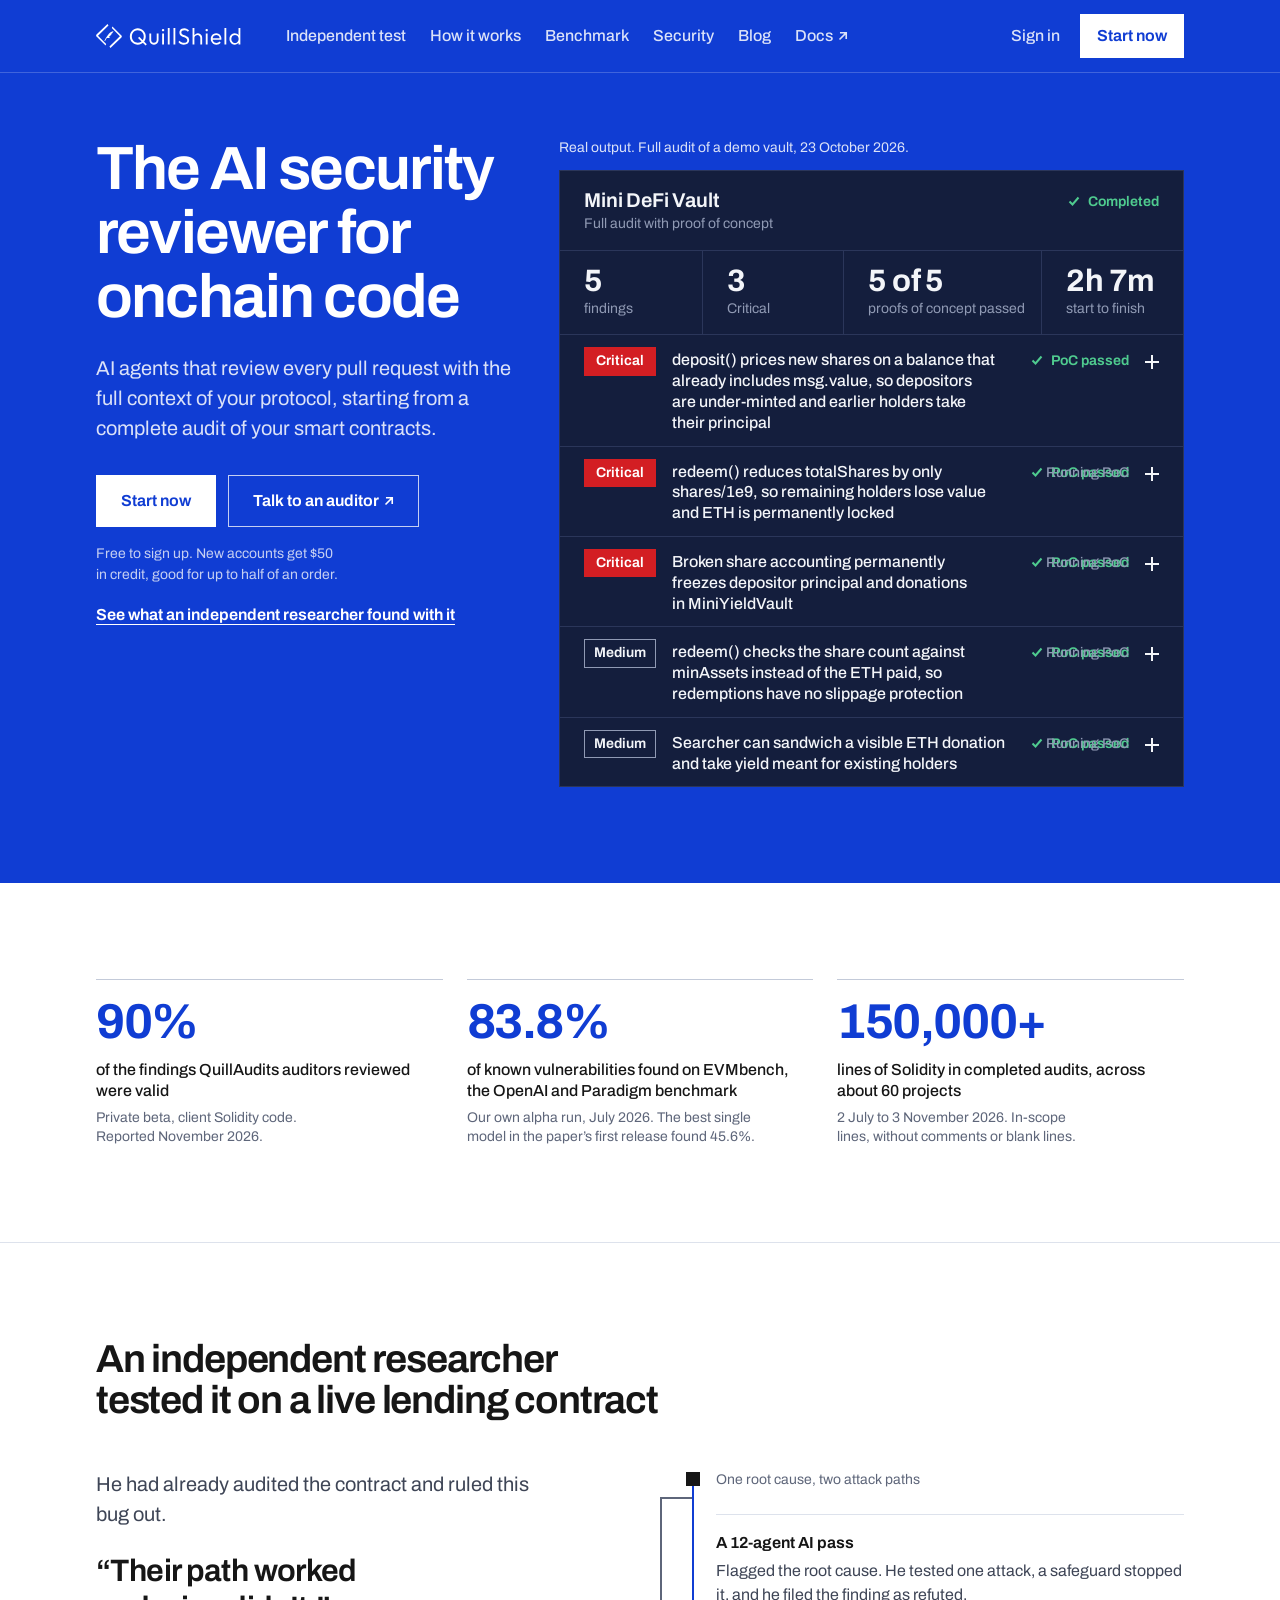
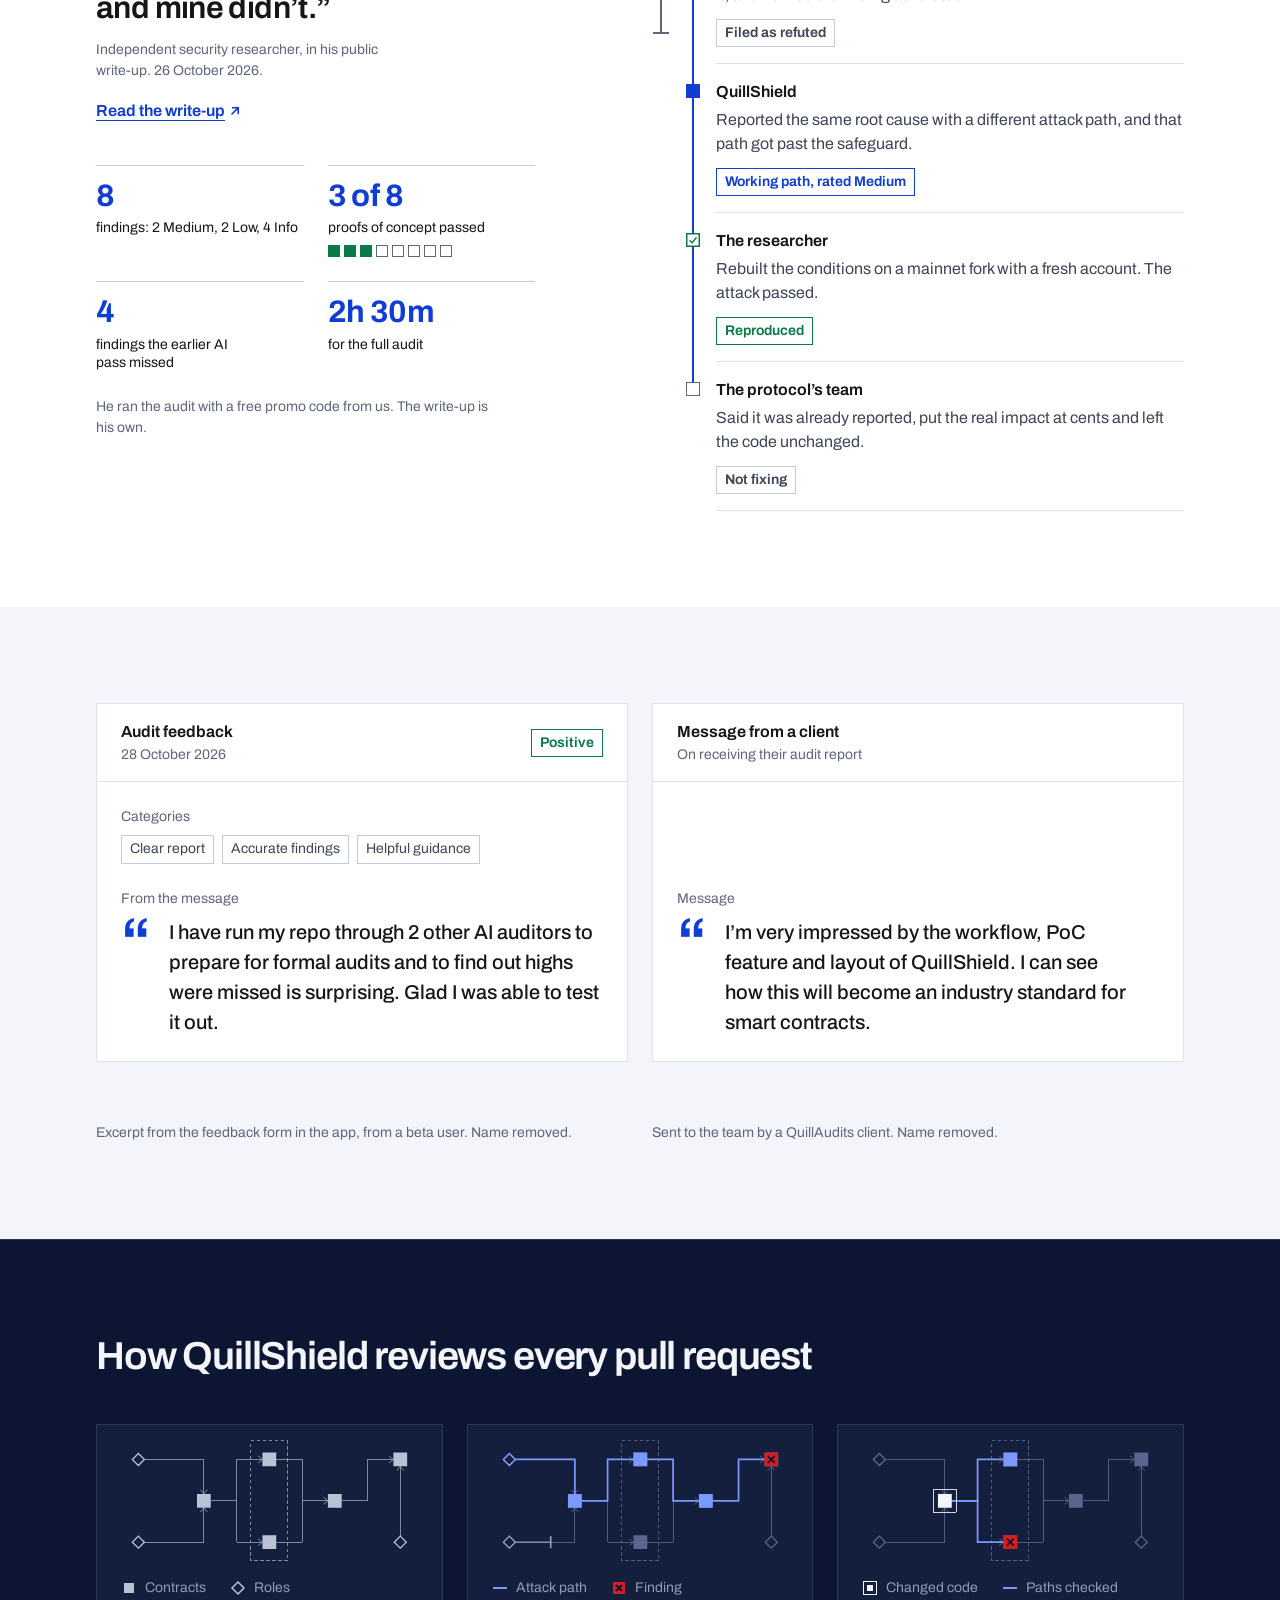
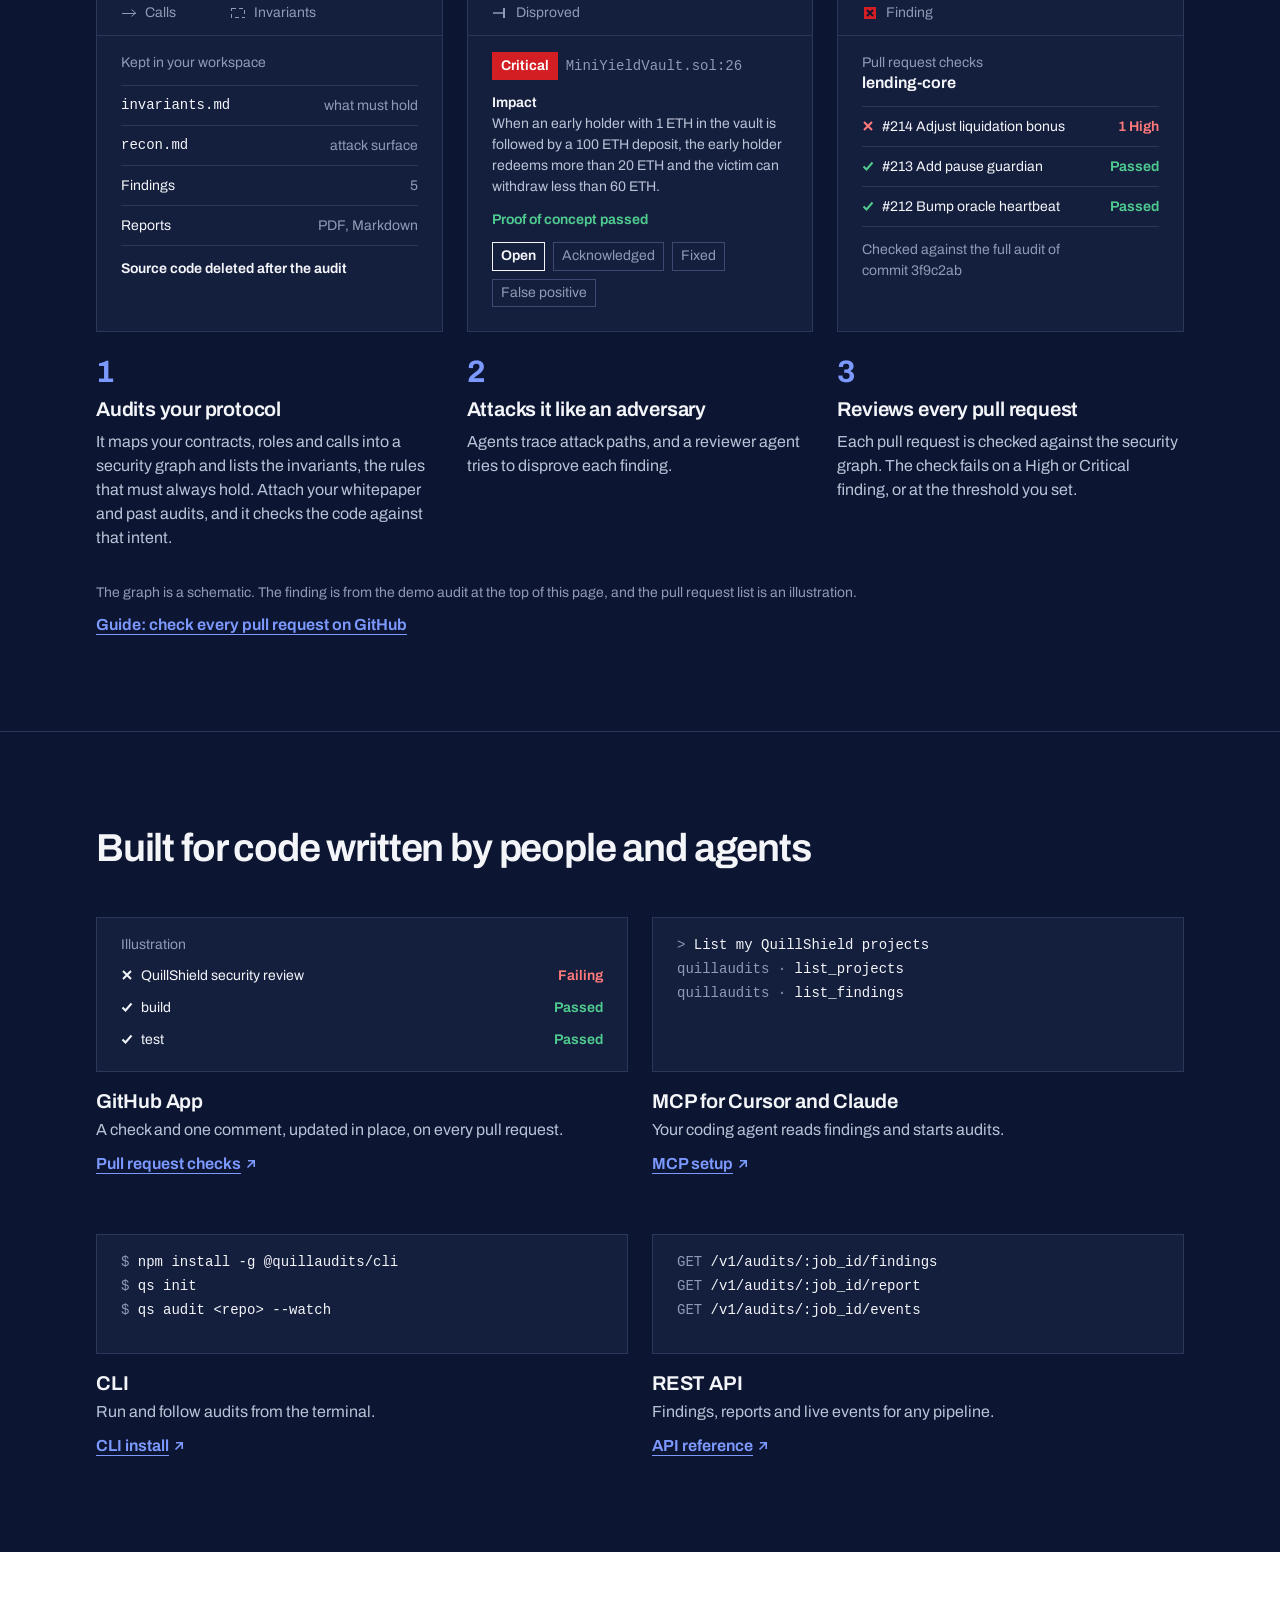
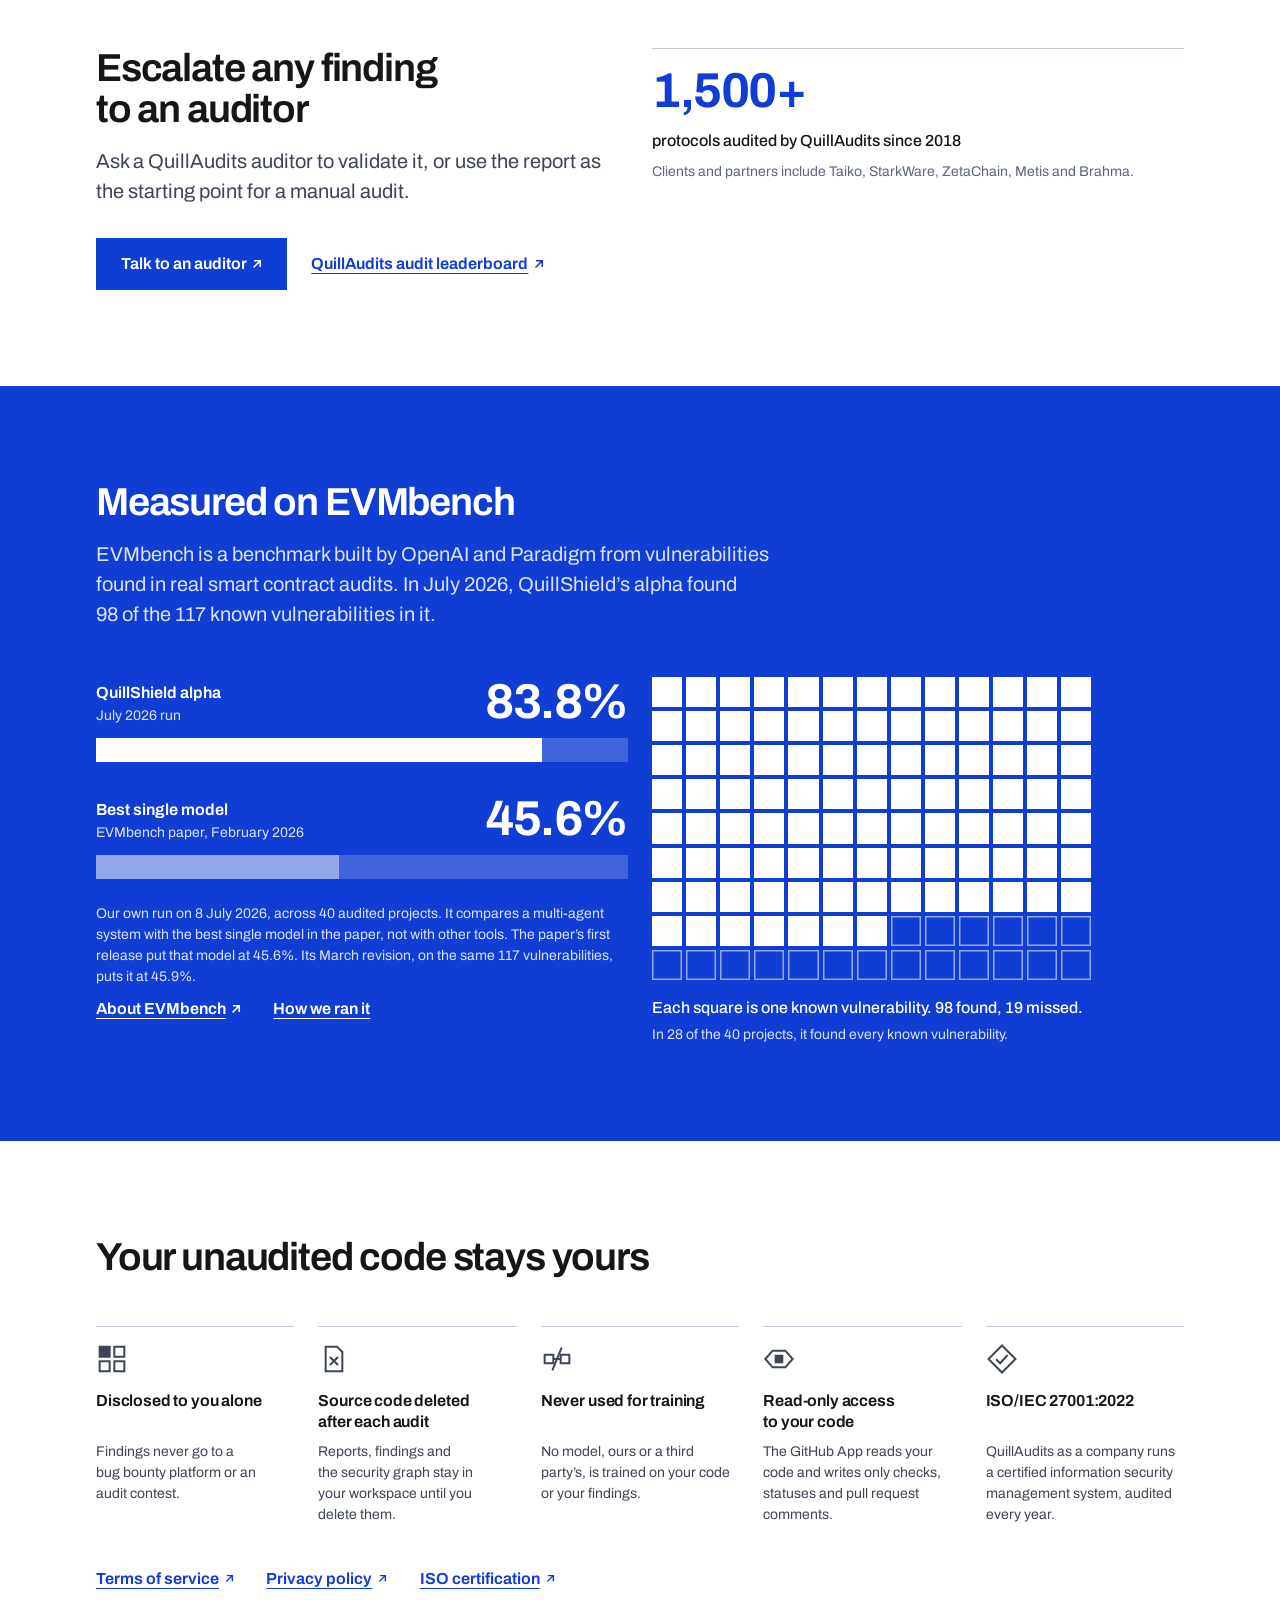
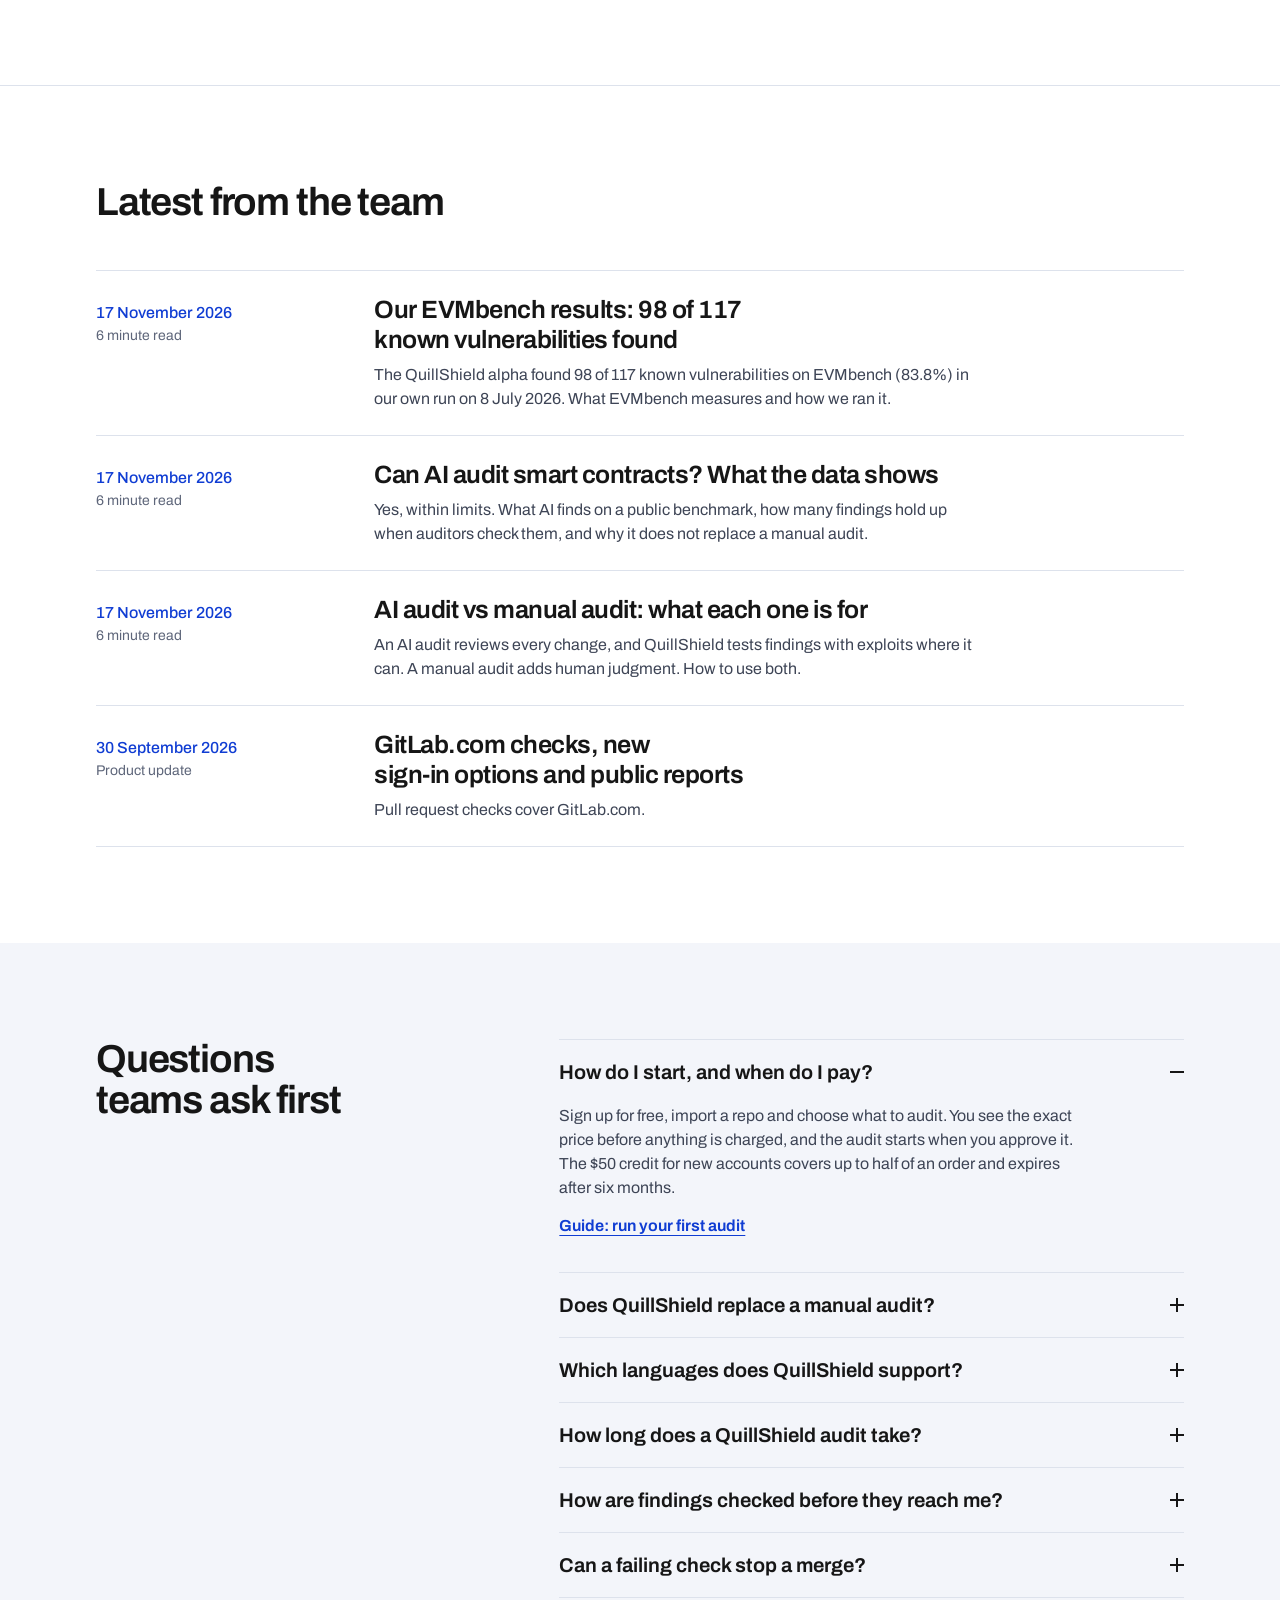
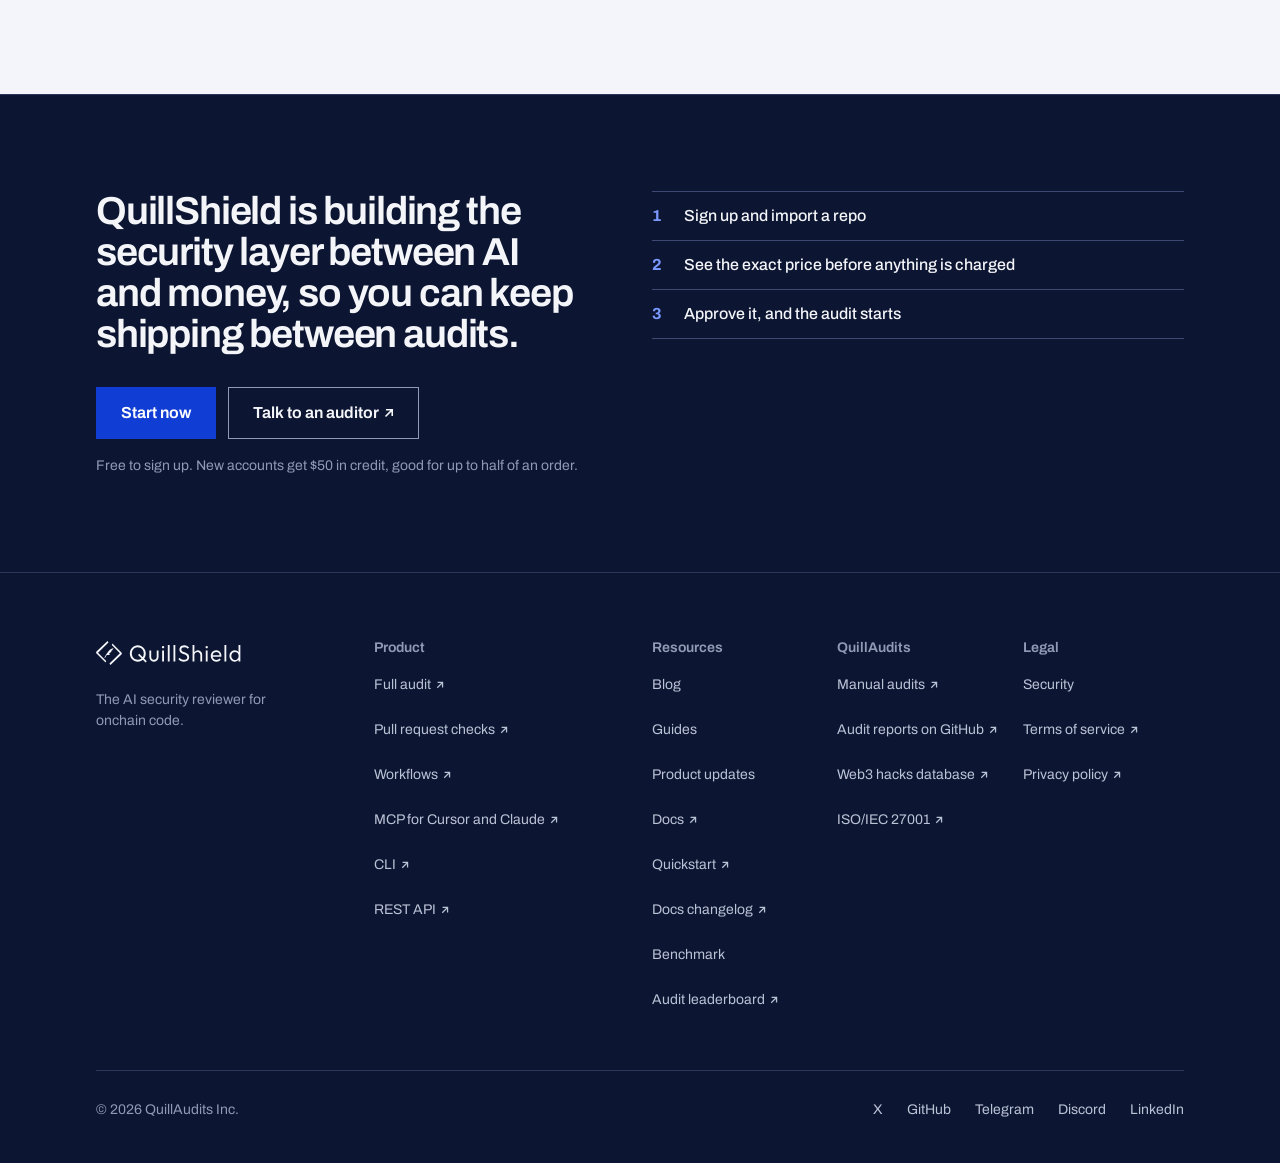
==== commit f9e28a53: "audit fixes: home and 404" ====
--- a/index.html
+++ b/index.html
@@ -31,7 +31,7 @@
 <link rel="icon" href="favicon.ico" sizes="32x32">
 <link rel="apple-touch-icon" href="apple-touch-icon.png">
 <link rel="preload" href="archivo.woff2" as="font" type="font/woff2" crossorigin>
-<link rel="stylesheet" href="site.css?v=174dc19c">
+<link rel="stylesheet" href="site.css?v=025e8105">
 <script>
 (function(){var d=document.documentElement;d.classList.add('js');
 try{if(!window.matchMedia('(prefers-reduced-motion: reduce)').matches){d.classList.add('anim');setTimeout(function(){d.classList.remove('anim')},7000);}}catch(e){}})();
--- a/site.css
+++ b/site.css
@@ -137,9 +137,10 @@
 .sev{display:inline-flex;align-items:center;justify-content:center;padding:var(--sp-1) var(--sp-2);border:1px solid transparent;font-size:var(--step--1);line-height:var(--lh-ui);font-weight:var(--w-strong);white-space:nowrap}
 .sev--critical{background:var(--crit);color:var(--on-core)}
 .sev--medium{border-color:var(--text-3);color:var(--text)}
-/* a closed row shows two lines of its title, an open row shows all of it */
+/* on a phone a closed row shows two lines of its title and an open row all of it. From 761px every title shows in full */
 .frow__t{font-size:var(--step-0);line-height:var(--lh-ui);font-weight:var(--w-medium);color:var(--text);display:-webkit-box;-webkit-box-orient:vertical;-webkit-line-clamp:2;overflow:hidden}
 .frow[open] .frow__t{display:block}
+@media (min-width:761px){.frow__t{display:block;overflow:visible}}
 .frow__more{padding:0 var(--sp-5) var(--sp-3) calc(var(--sev) + var(--sp-4) + var(--sp-5));font-family:var(--mono);font-size:var(--step--1);color:var(--text-3)}
 .poc{display:inline-grid;justify-items:end;align-items:baseline;font-size:var(--step--1);font-weight:var(--w-strong);color:var(--good);white-space:nowrap}
 .p-run{visibility:hidden;color:var(--text-3);font-weight:var(--w-medium)}
@@ -156,7 +157,8 @@
 /* ---------- stat tiles ---------- */
 .stats__grid{display:grid;grid-template-columns:repeat(12,minmax(0,1fr));column-gap:var(--gutter)}
 .tile{border-top:1px solid var(--line-2);padding-top:var(--sp-4)}
-@supports (grid-template-rows:subgrid){@media (min-width:1101px){.tile{display:grid;grid-row:span 3;grid-template-rows:subgrid}}}
+/* wherever the three tiles stand side by side, number, label and note each share one row, so the notes start on one line */
+@supports (grid-template-rows:subgrid){@media (min-width:761px){.tile{display:grid;grid-row:span 3;grid-template-rows:subgrid}}}
 .tile--a,.tile--b,.tile--c{grid-column:span 4}
 .tile__n{font-size:var(--fs-num);line-height:var(--lh-display);letter-spacing:var(--track-display);font-weight:var(--w-num);color:var(--data)}
 .tile__l{margin-top:var(--sp-3);line-height:var(--lh-ui);font-weight:var(--w-medium);color:var(--text)}
@@ -313,7 +315,7 @@
 .stack__t{margin-top:var(--sp-1)}
 .stack .tlink{margin-top:auto;align-self:flex-start;justify-self:start}
 /* a section that ends on a row of links ends where the others do: the links' 44px targets hang 12px below their text */
-.stack__grid,.code__links{margin-bottom:calc(-1 * var(--sp-3))}
+.stack__grid,.code__links,.how .wrap > p:last-child{margin-bottom:calc(-1 * var(--sp-3))}
 
 /* ---------- human review ---------- */
 .human__grid{display:grid;grid-template-columns:repeat(12,minmax(0,1fr));column-gap:var(--gutter);align-items:start}
@@ -504,7 +506,7 @@
 .sr-only{position:absolute;width:1px;height:1px;margin:-1px;padding:0;overflow:hidden;clip-path:inset(50%);white-space:nowrap;border:0}
 .faq__q{font:inherit;letter-spacing:inherit}
 .faq__a p + p{margin-top:var(--sp-3)}
-.nav__links a[aria-current],.menu__panel a[aria-current],.switch a[aria-current]{color:var(--text);text-decoration:underline;text-decoration-thickness:2px;text-underline-offset:8px}
+.nav__links a[aria-current],.menu__panel a[aria-current],.switch a[aria-current],.toc a[aria-current]{color:var(--text);text-decoration:underline;text-decoration-thickness:2px;text-underline-offset:8px}
 
 /* ---------- the rail: three columns of data, then the words ---------- */
 .rail{display:grid;grid-template-columns:repeat(12,minmax(0,1fr));column-gap:var(--gutter)}
@@ -549,8 +551,21 @@
 /* ---------- article body ---------- */
 .doc{padding:var(--sp-8) 0 var(--section)}
 .doc .prose{grid-column:4 / span 6}
+/* the contents list sits in the three empty columns left of the text and stays in view while the text scrolls.
+   Small links as in the footer; the section in view is marked as the header marks the current page.
+   The links' 44px targets hang 12px above their text, so the first entry lines up with the first line of the text */
+.toc{display:none}
+.toc a{display:block;padding:var(--sp-3) 0;color:var(--text-2);text-decoration:none}
+.toc a:hover{color:var(--text)}
+@media (min-width:1101px){
+  .doc .toc{display:block;grid-column:1 / span 3;grid-row:1;margin-top:calc(-1 * var(--sp-3));font-size:var(--step--1);line-height:var(--lh-body)}
+  .toc ul{position:sticky;top:calc(var(--nav-h) + var(--sp-5))}
+  /* a guide's steps hang their numbers and rules in the same columns, so there the list ends above the steps:
+     its script sets the height. Without the script the list simply stays at the top */
+  .doc .toc--steps{align-self:start}
+}
 /* running text keeps one measure of 33rem, about 73 characters. Tables, code and the rules of the steps keep the column */
-.doc .prose > :where(p,ul,ol,blockquote){max-width:33rem}
+.doc .prose > :where(p,ul,ol,blockquote,.benchfig){max-width:33rem}
 .prose{min-width:0;overflow-wrap:break-word}
 .prose > * + *{margin-top:var(--sp-4)}
 .prose h2{margin-top:var(--sp-7);font-size:var(--step-2);line-height:var(--lh-head);letter-spacing:var(--track-head);font-weight:var(--w-strong);color:var(--text);text-wrap:balance}
@@ -574,10 +589,15 @@
 .prose :not(pre) > code{padding:var(--sp-1);background:var(--surface);color:var(--text)}
 .prose pre{margin-bottom:0}
 .prose .term{min-height:0}
-.prose .term,.prose .tscroll,.prose :where(.term,.tscroll) + *{margin-top:var(--sp-5)}
+.prose .term,.prose .tscroll,.prose .benchfig,.prose :where(.term,.tscroll,.benchfig) + *{margin-top:var(--sp-5)}
 /* a heading sits as close to a table or a code block as to a paragraph: a table's cell padding already gives the 12px */
 .prose :is(h2,h3,h4) + .tscroll{margin-top:0}
 .prose :is(h2,h3,h4) + .term{margin-top:var(--sp-3)}
+/* the benchmark figure in a post: the home page's two bars and grid of squares, stacked in one blue block on the
+   measure of the text. The squares fill the block, so bars and grid share both edges */
+.benchfig{padding:var(--sp-5)}
+.benchfig .waffle{margin-top:var(--sp-6)}
+.benchfig .waffle,.benchfig .waffle__cap{max-width:none}
 /* a prompt written in plain words wraps like text */
 .prose .term--text{white-space:pre-wrap;overflow-wrap:anywhere}
 /* in running text the arrow of an external link cannot start a line: a zero-width no-break space, which the font holds, ties it to the last word */
@@ -622,7 +642,7 @@
   .rail__b{grid-column:4 / -1}
   .doc .prose,.aft__h,.aft > .rail__b{grid-column:1 / -1}
   .doc .prose > *,.aft > .rail__b{max-width:38rem}
-  .doc .prose > :where(p,ul,ol:not(.stps),blockquote){max-width:33rem}
+  .doc .prose > :where(p,ul,ol:not(.stps),blockquote,.benchfig){max-width:33rem}
   .doc .prose > .tscroll--wide,.doc .prose > .term--wide{width:auto;max-width:none}
   .prose .term--wide{width:auto}
   .aft__h{margin-bottom:var(--sp-3)}
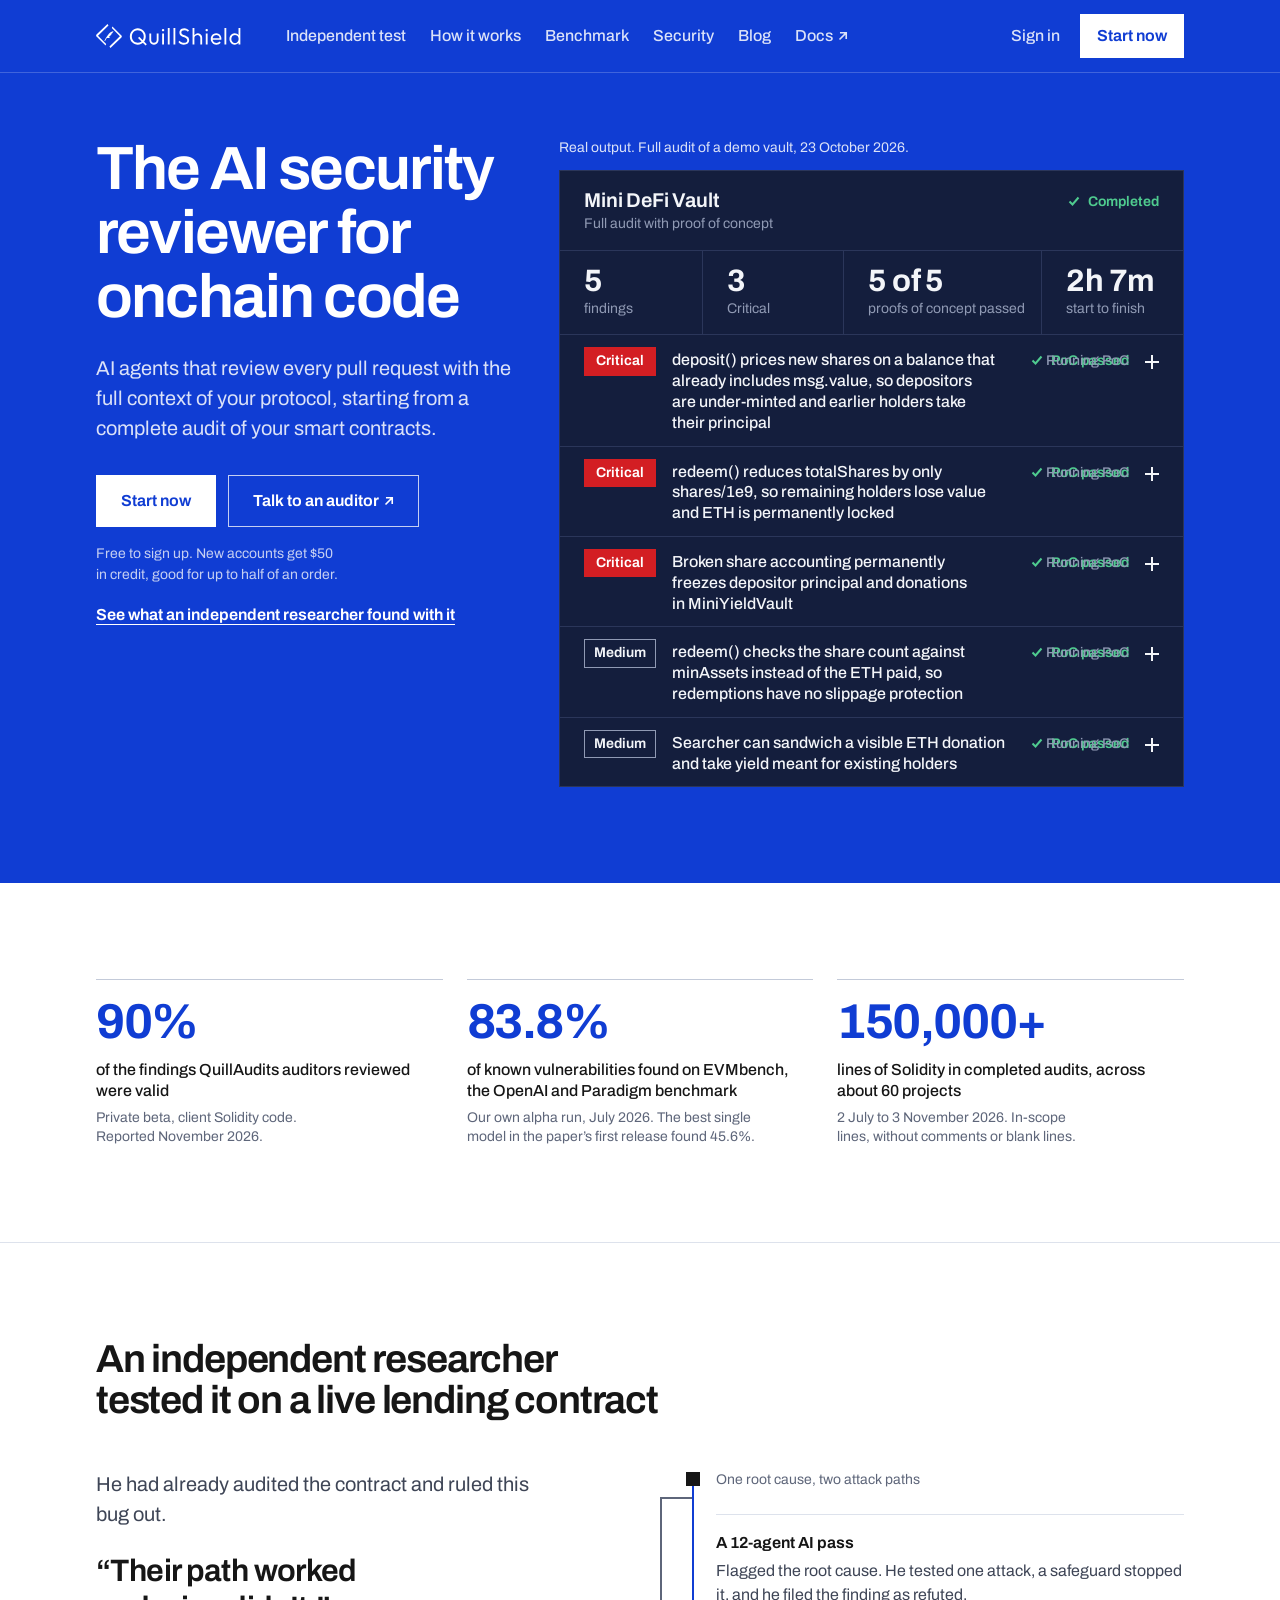
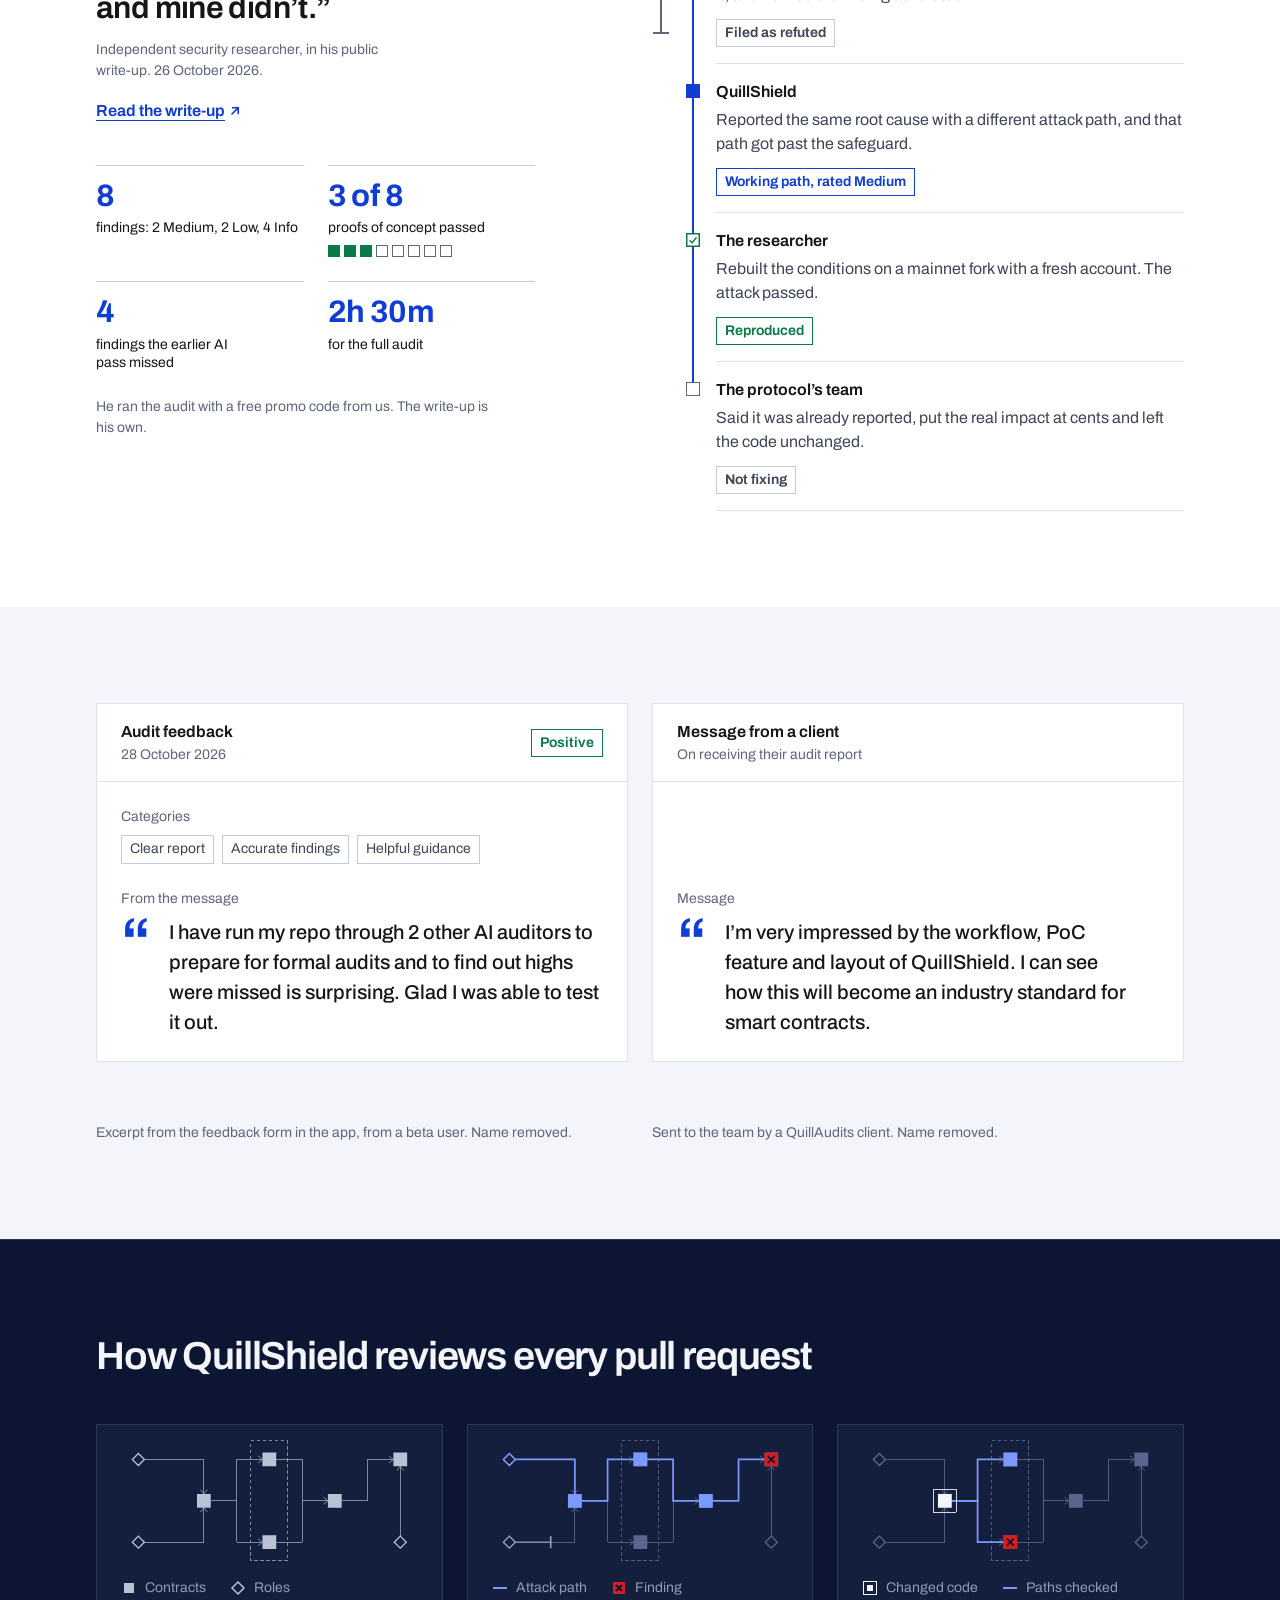
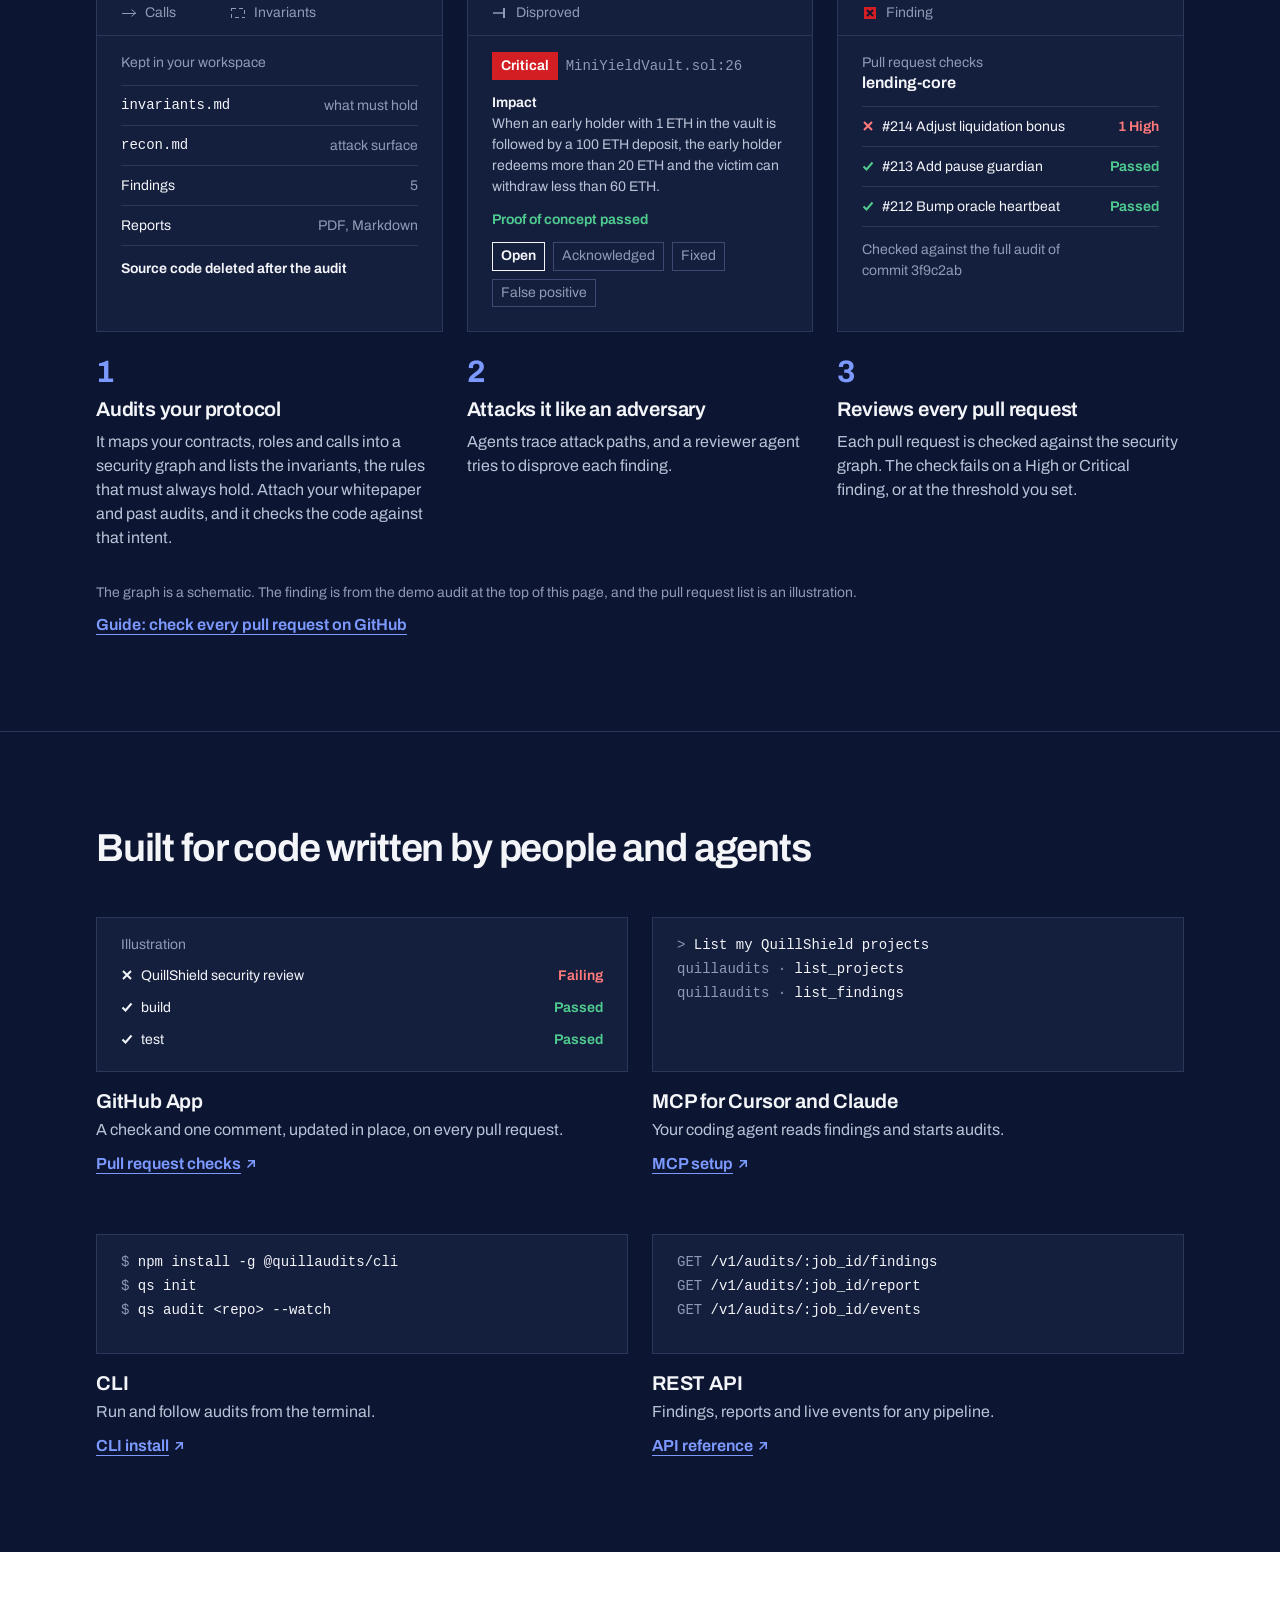
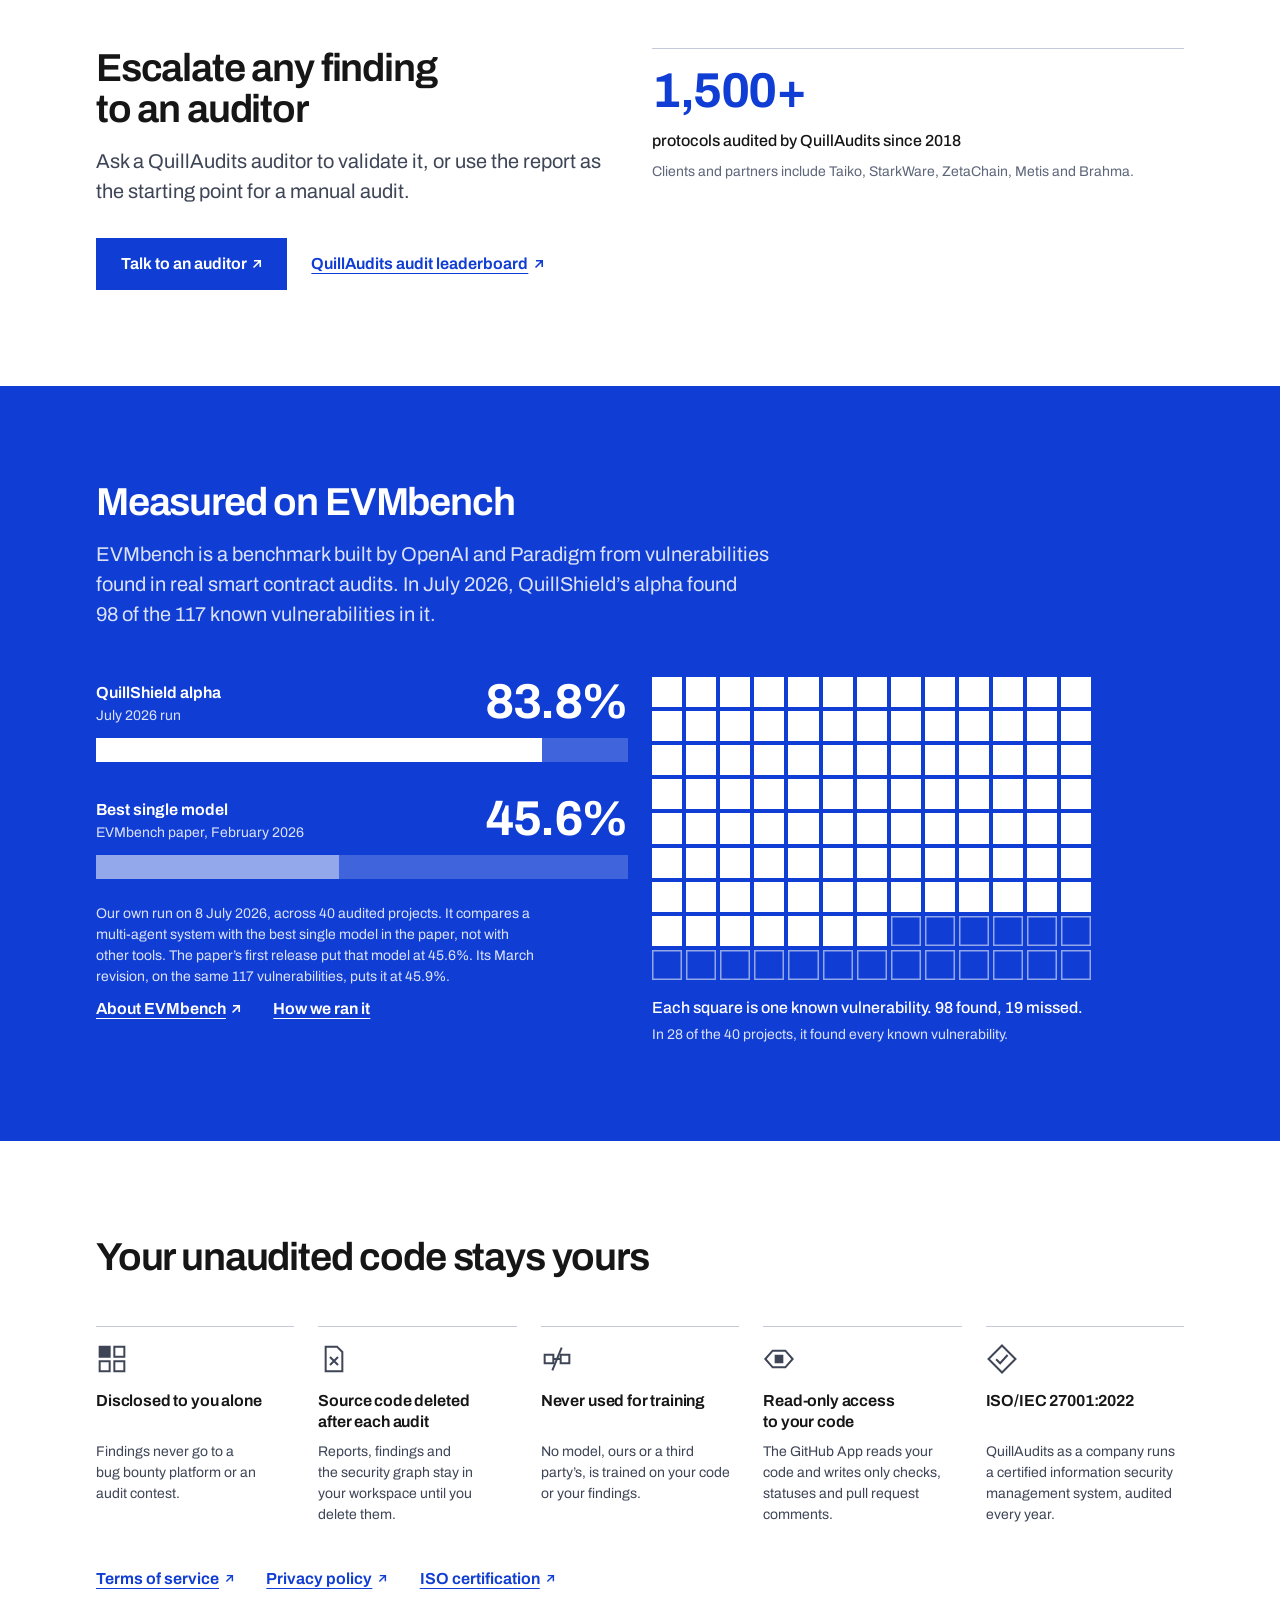
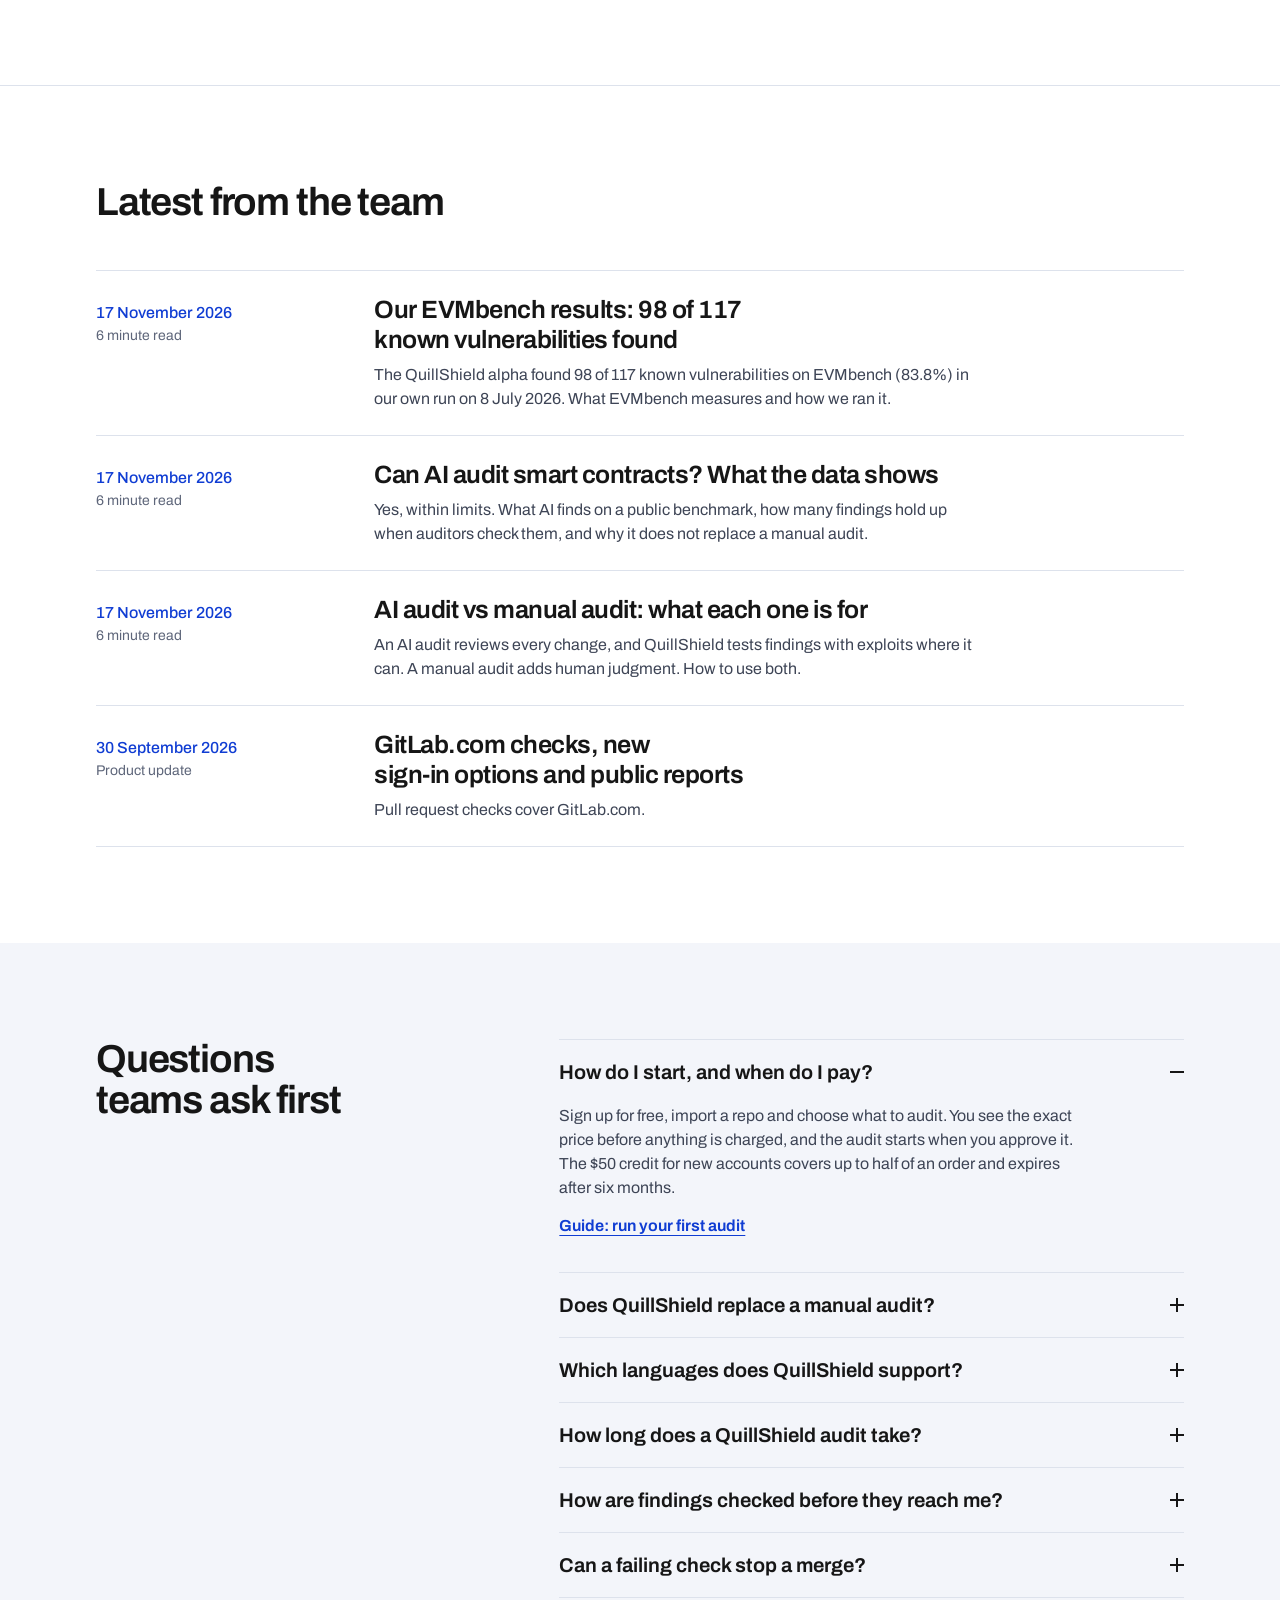
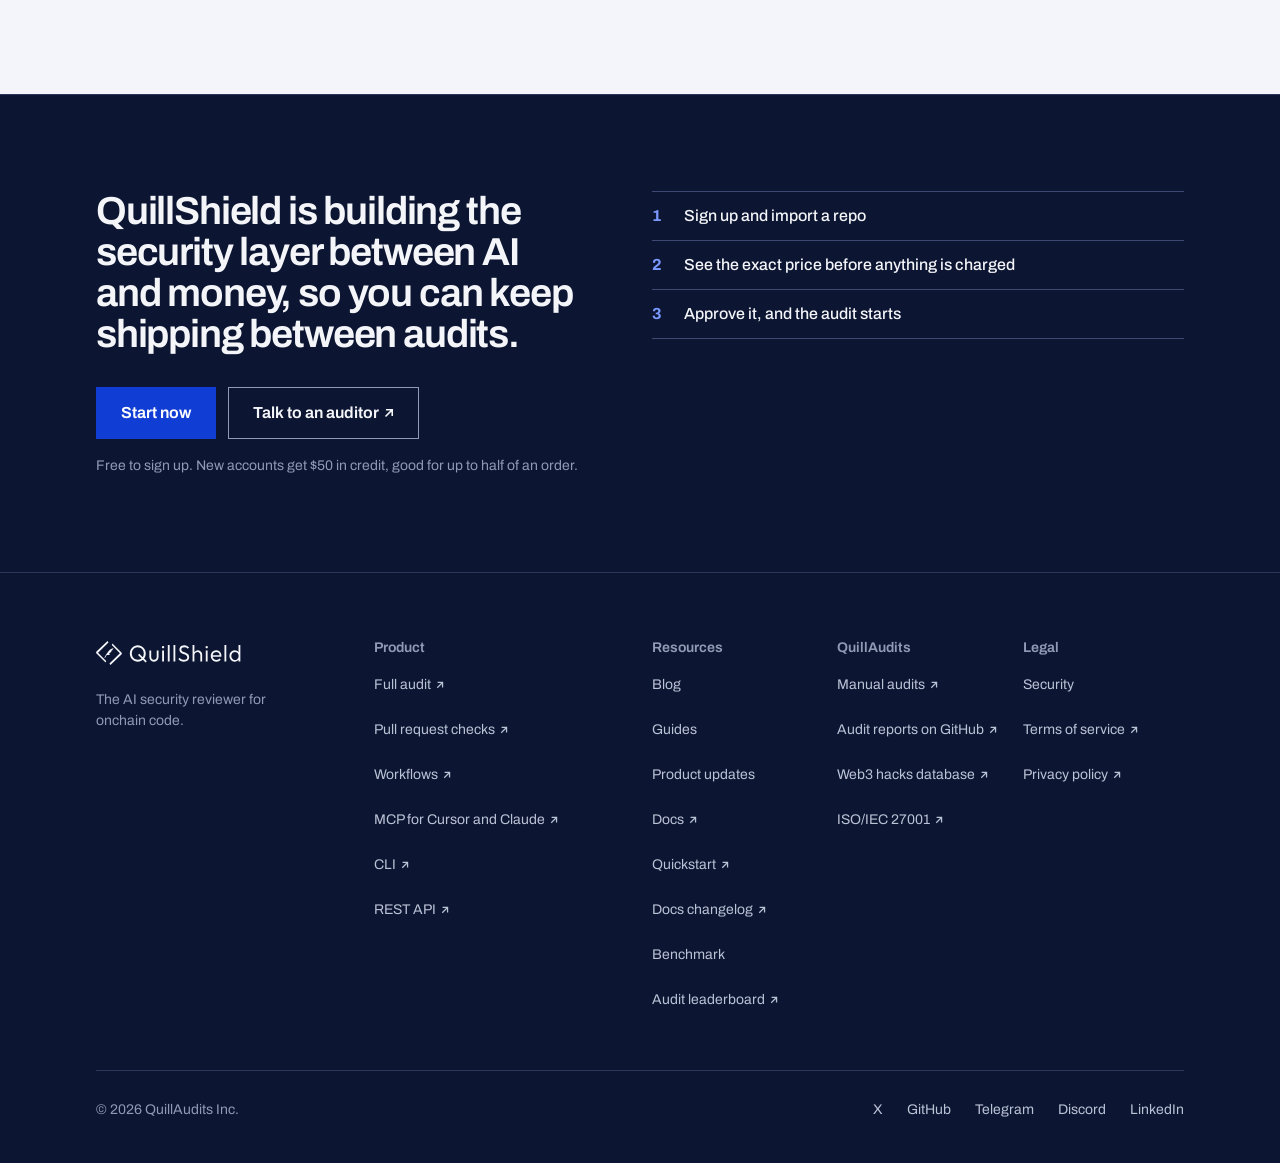
==== commit 2aab1815: "audit fixes 11: home and 404" ====
--- a/index.html
+++ b/index.html
@@ -31,7 +31,7 @@
 <link rel="icon" href="favicon.ico" sizes="32x32">
 <link rel="apple-touch-icon" href="apple-touch-icon.png">
 <link rel="preload" href="archivo.woff2" as="font" type="font/woff2" crossorigin>
-<link rel="stylesheet" href="site.css?v=025e8105">
+<link rel="stylesheet" href="site.css?v=dcdd1a2d">
 <script>
 (function(){var d=document.documentElement;d.classList.add('js');
 try{if(!window.matchMedia('(prefers-reduced-motion: reduce)').matches){d.classList.add('anim');setTimeout(function(){d.classList.remove('anim')},7000);}}catch(e){}})();
--- a/site.css
+++ b/site.css
@@ -140,7 +140,7 @@
 /* on a phone a closed row shows two lines of its title and an open row all of it. From 761px every title shows in full */
 .frow__t{font-size:var(--step-0);line-height:var(--lh-ui);font-weight:var(--w-medium);color:var(--text);display:-webkit-box;-webkit-box-orient:vertical;-webkit-line-clamp:2;overflow:hidden}
 .frow[open] .frow__t{display:block}
-@media (min-width:761px){.frow__t{display:block;overflow:visible}}
+@media (min-width:761px){.frow__t{display:block;overflow:visible;-webkit-line-clamp:none}}
 .frow__more{padding:0 var(--sp-5) var(--sp-3) calc(var(--sev) + var(--sp-4) + var(--sp-5));font-family:var(--mono);font-size:var(--step--1);color:var(--text-3)}
 .poc{display:inline-grid;justify-items:end;align-items:baseline;font-size:var(--step--1);font-weight:var(--w-strong);color:var(--good);white-space:nowrap}
 .p-run{visibility:hidden;color:var(--text-3);font-weight:var(--w-medium)}
@@ -342,7 +342,7 @@
 .track{position:relative;height:24px;margin-top:var(--sp-3);background:var(--core-track)}
 .track i{position:absolute;left:0;top:0;bottom:0;background:var(--on-core)}
 .track i.base{background:var(--core-soft)}
-.bench__note{margin-top:var(--sp-5);font-size:var(--step--1);color:var(--on-core-2);max-width:40em}
+.bench__note{margin-top:var(--sp-5);font-size:var(--step--1);color:var(--on-core-2);max-width:32em}
 .bench__note + p{display:flex;flex-wrap:wrap;gap:0 var(--sp-6)}
 .waffle{display:grid;grid-template-columns:repeat(13,minmax(0,1fr));gap:var(--sp-1)}
 .waffle i{aspect-ratio:1 / 1;background:var(--on-core)}
@@ -557,6 +557,7 @@
 .toc{display:none}
 .toc a{display:block;padding:var(--sp-3) 0;color:var(--text-2);text-decoration:none}
 .toc a:hover{color:var(--text)}
+.toc a[aria-current]{text-underline-offset:var(--sp-1)}
 @media (min-width:1101px){
   .doc .toc{display:block;grid-column:1 / span 3;grid-row:1;margin-top:calc(-1 * var(--sp-3));font-size:var(--step--1);line-height:var(--lh-body)}
   .toc ul{position:sticky;top:calc(var(--nav-h) + var(--sp-5))}
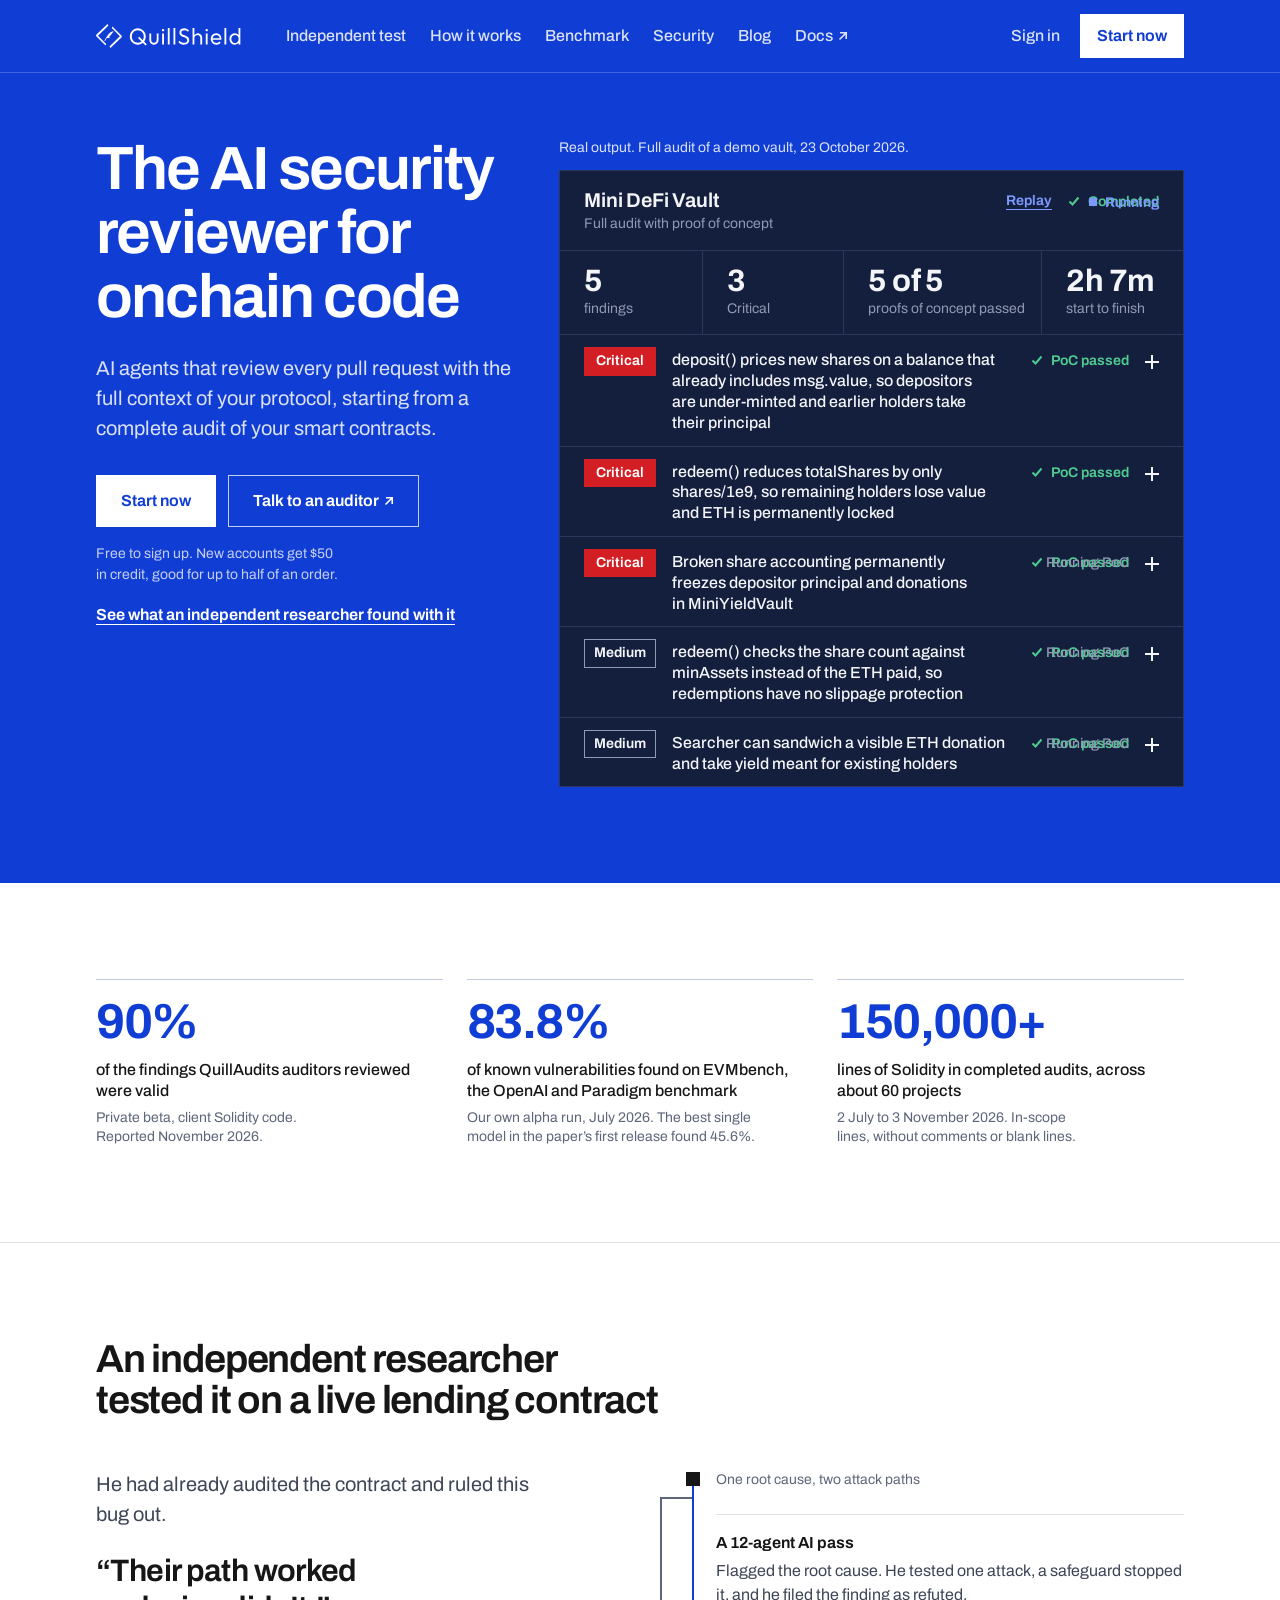
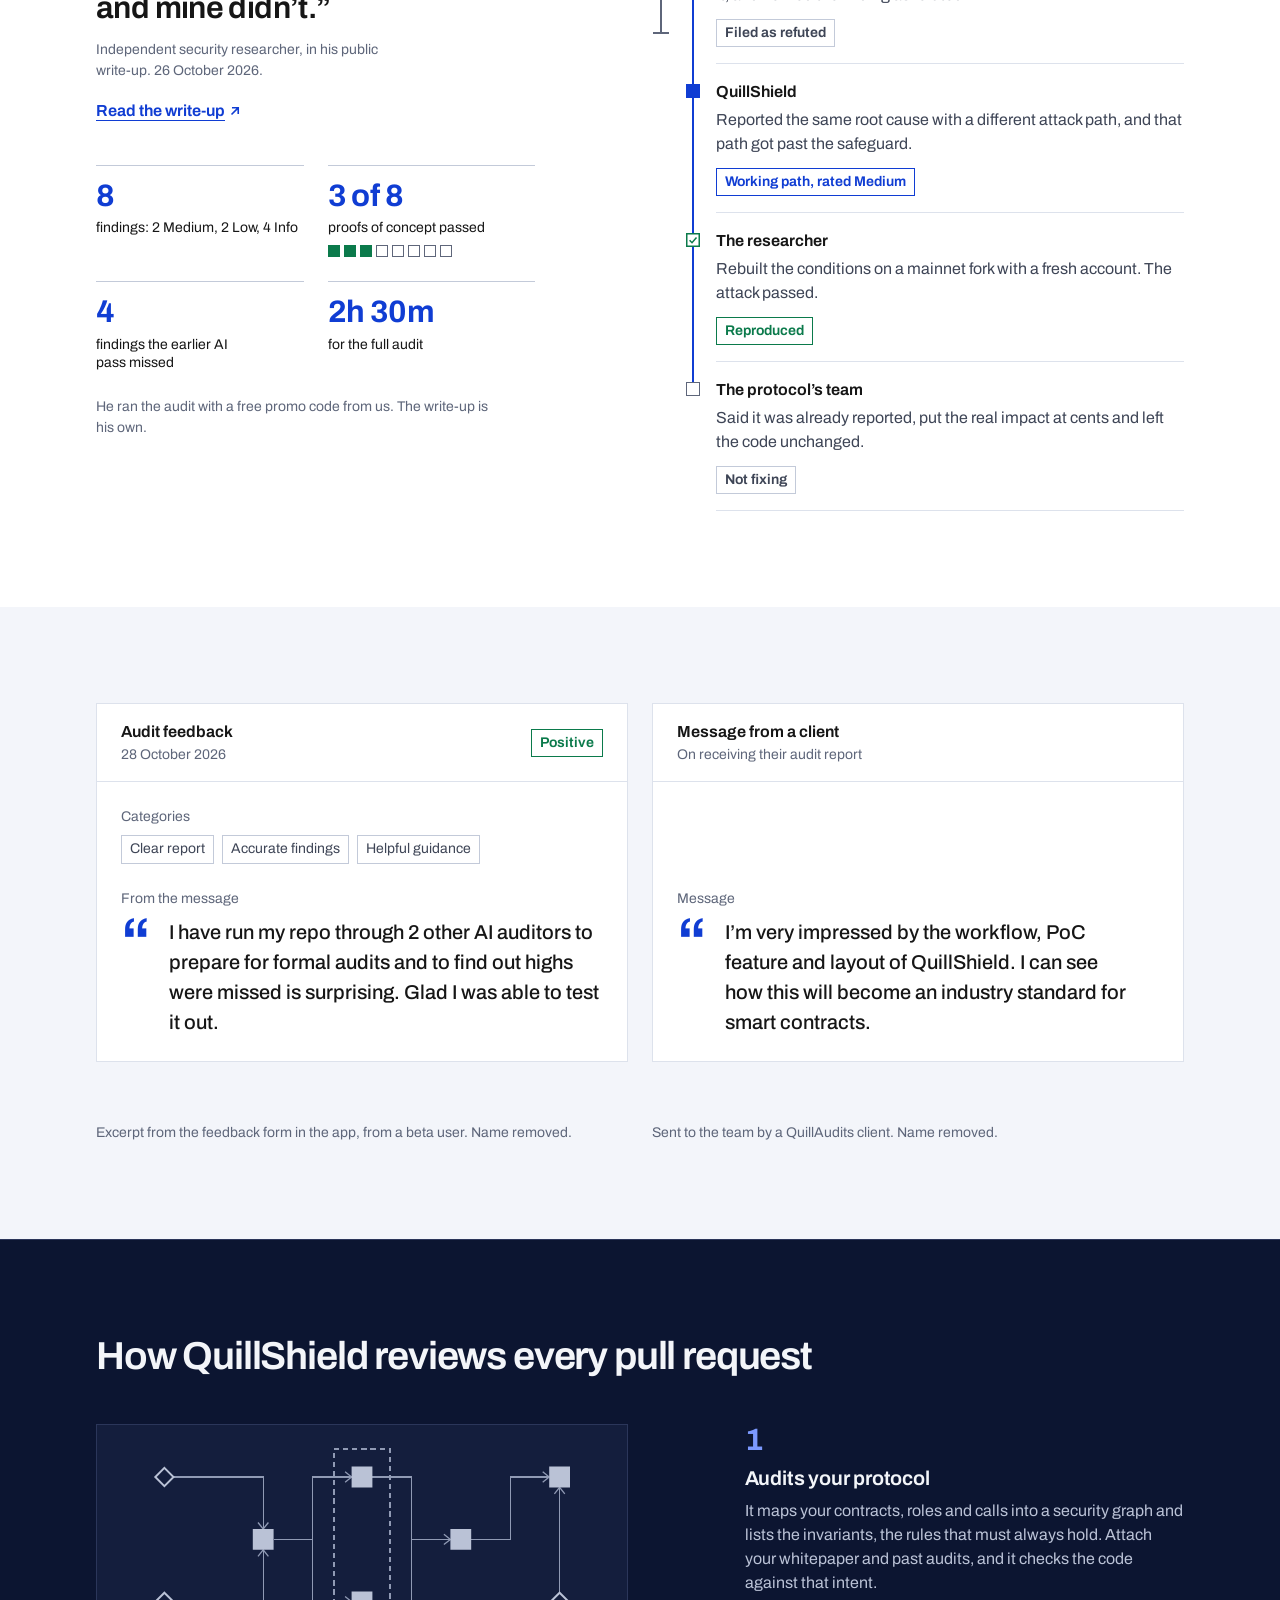
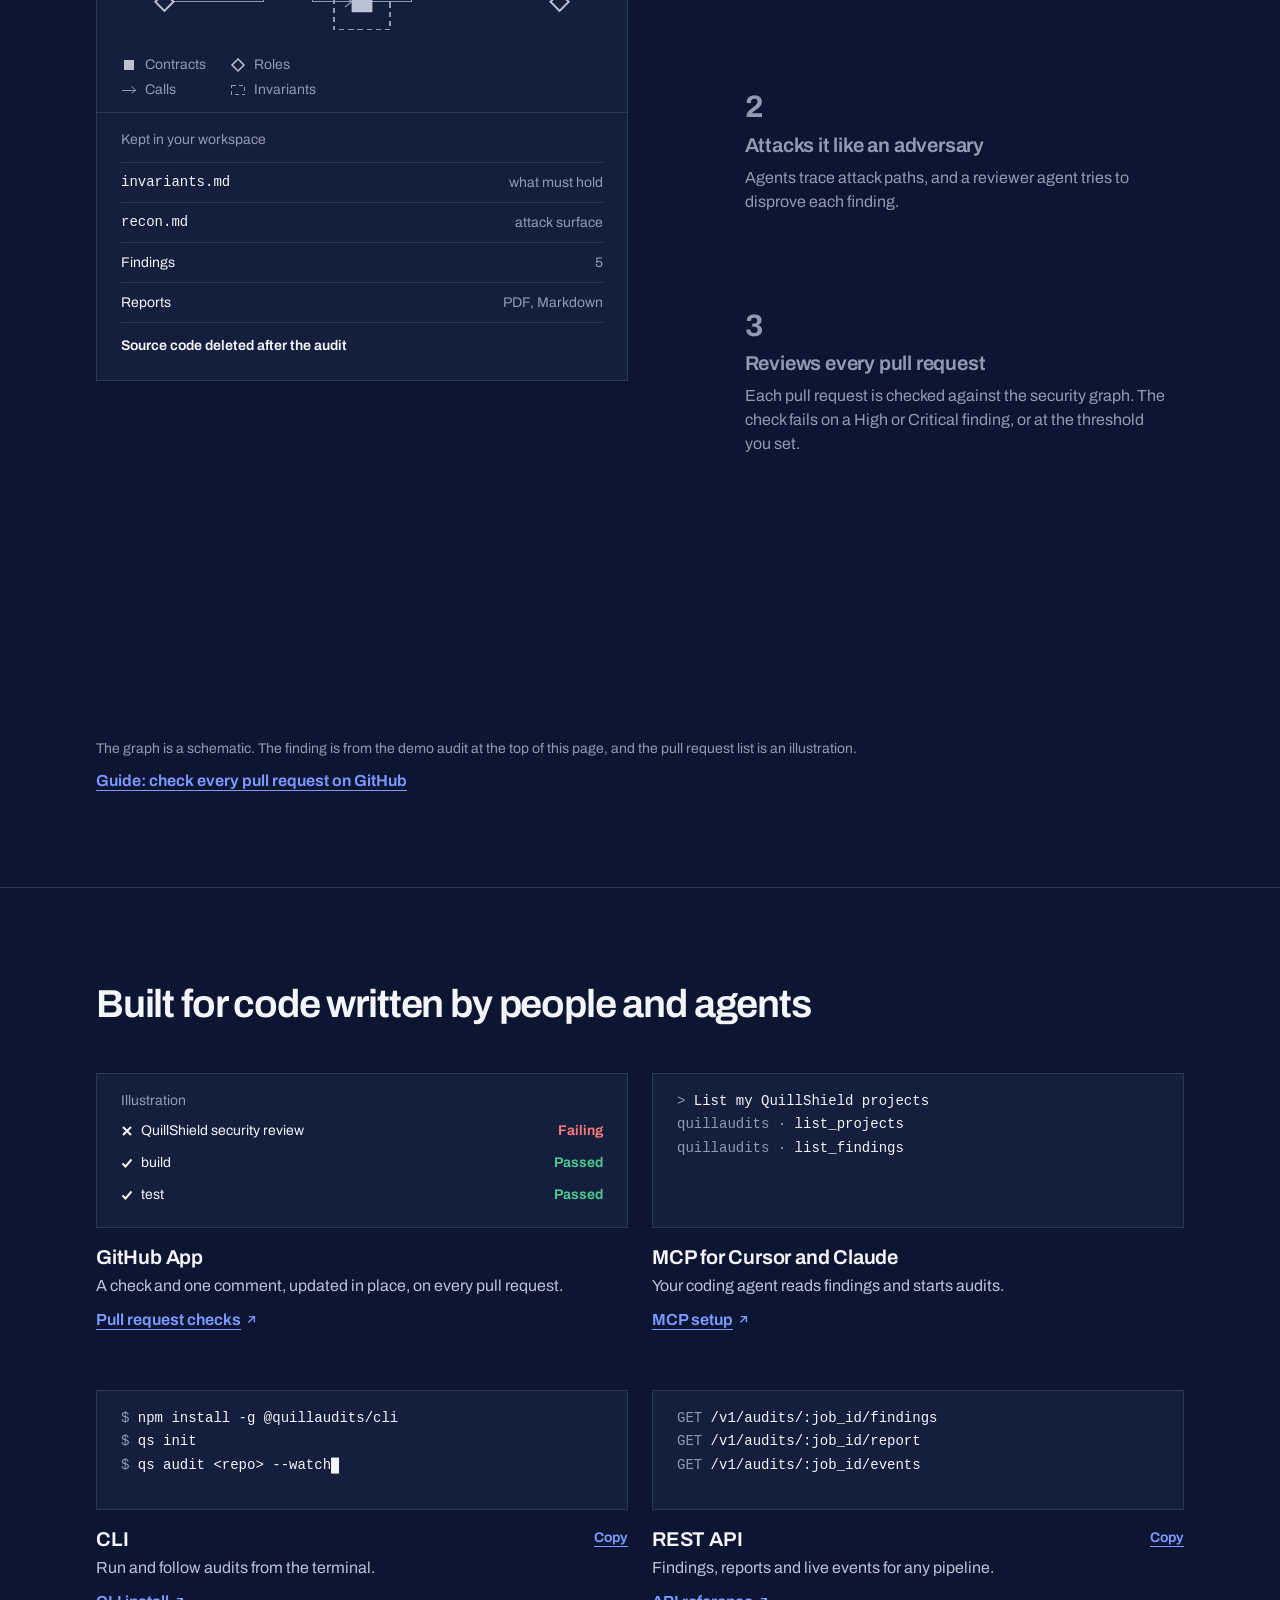
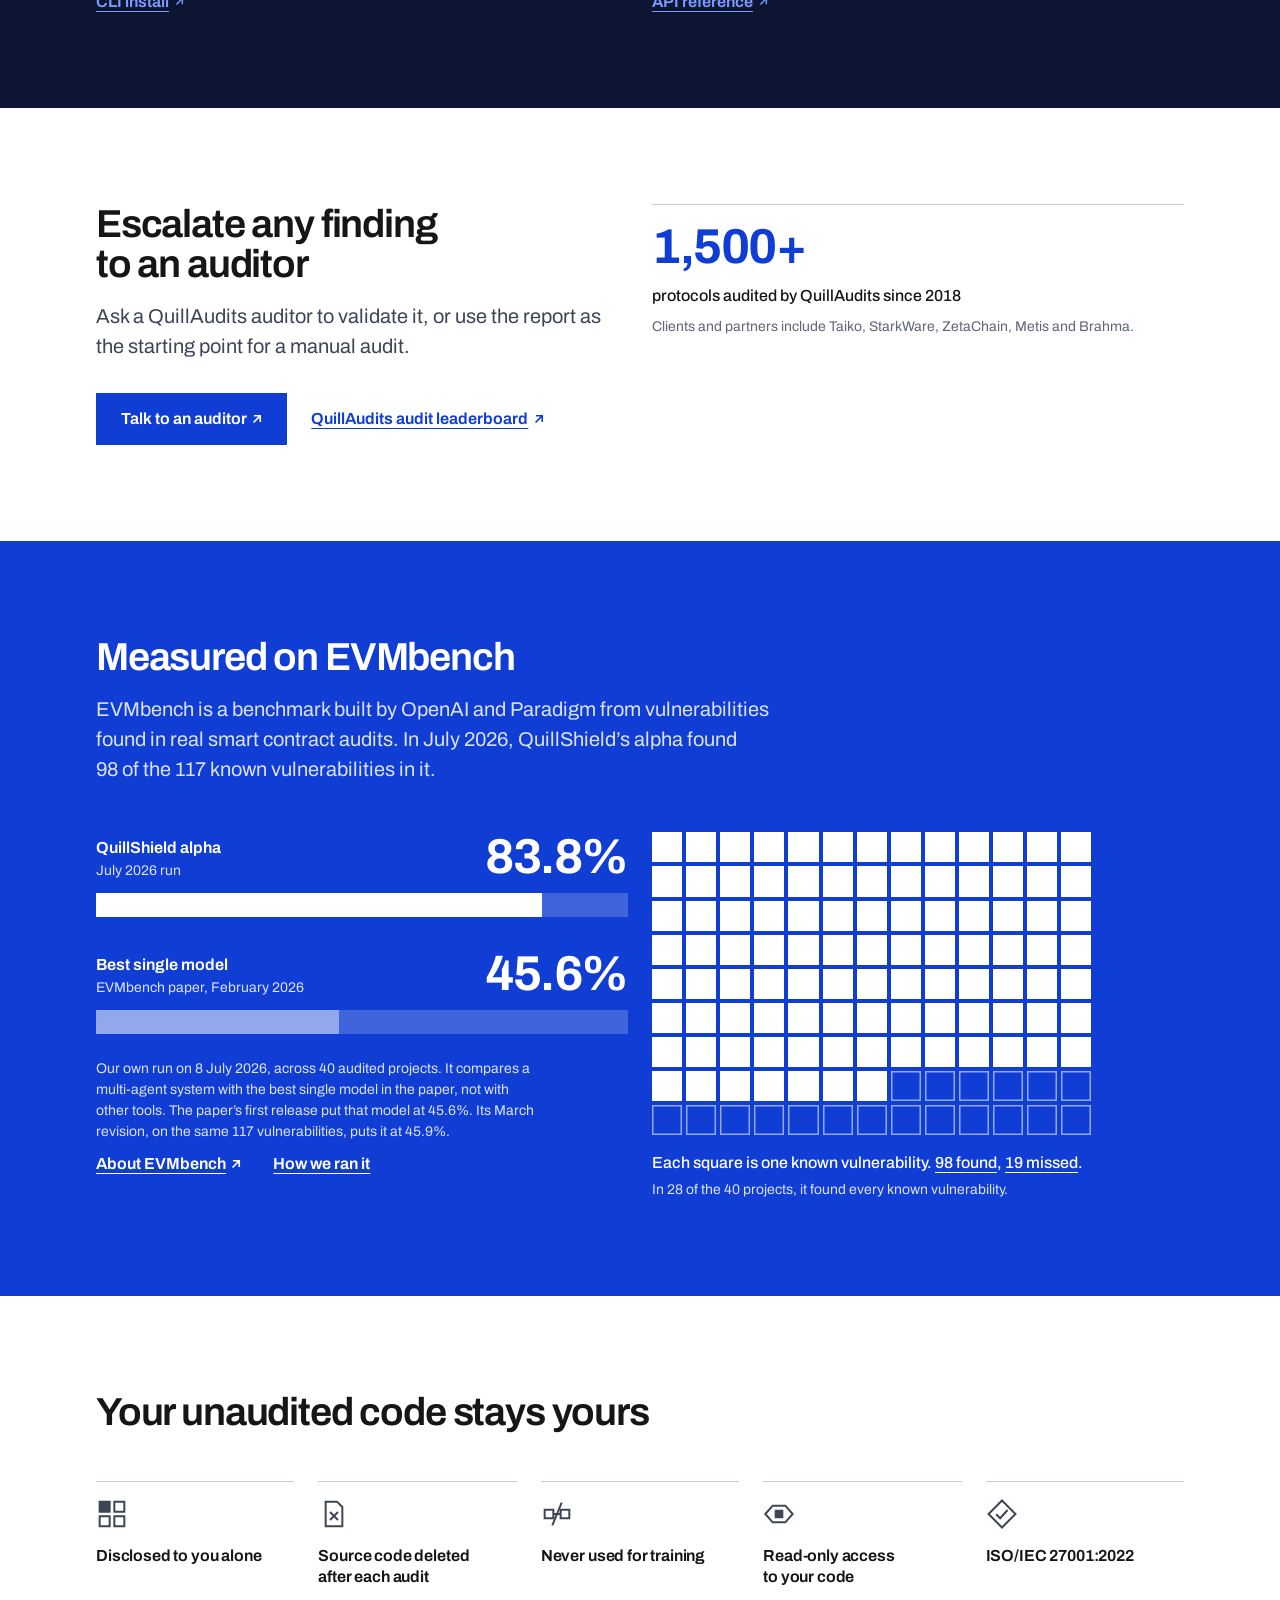
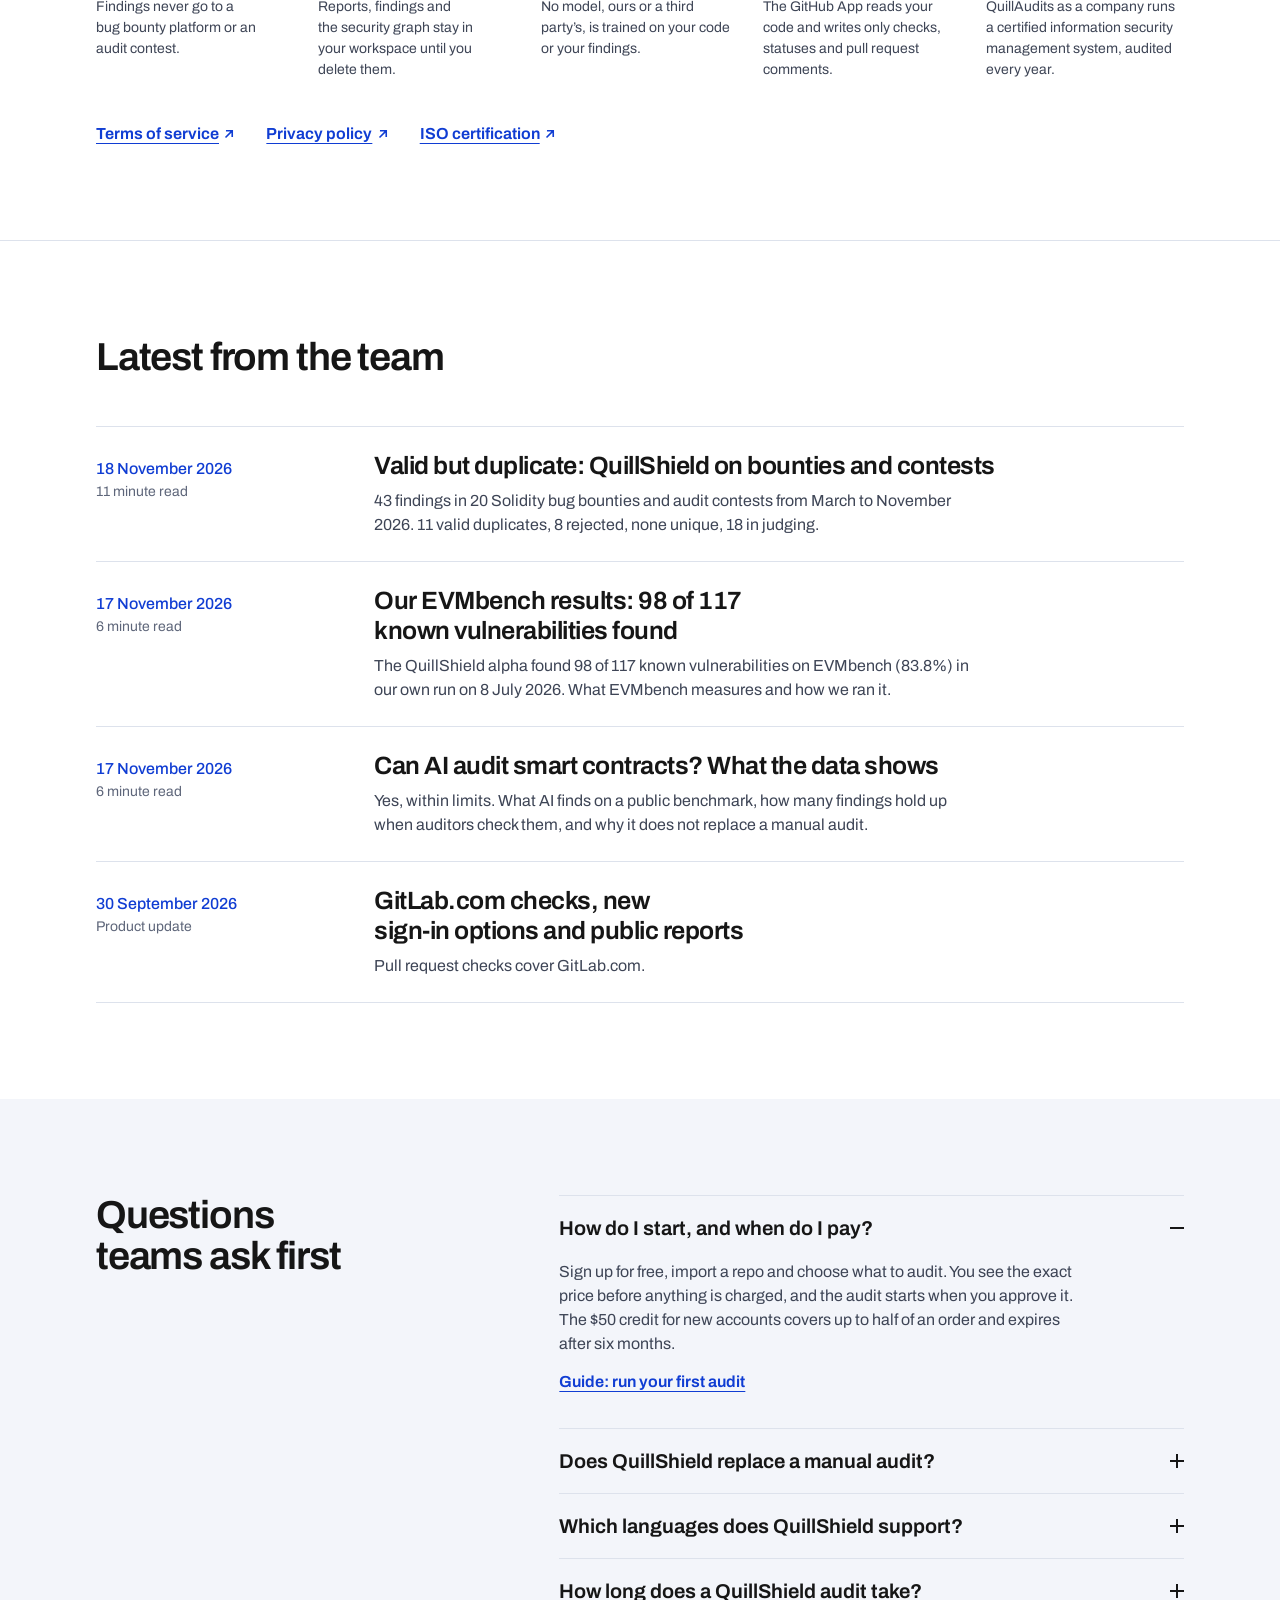
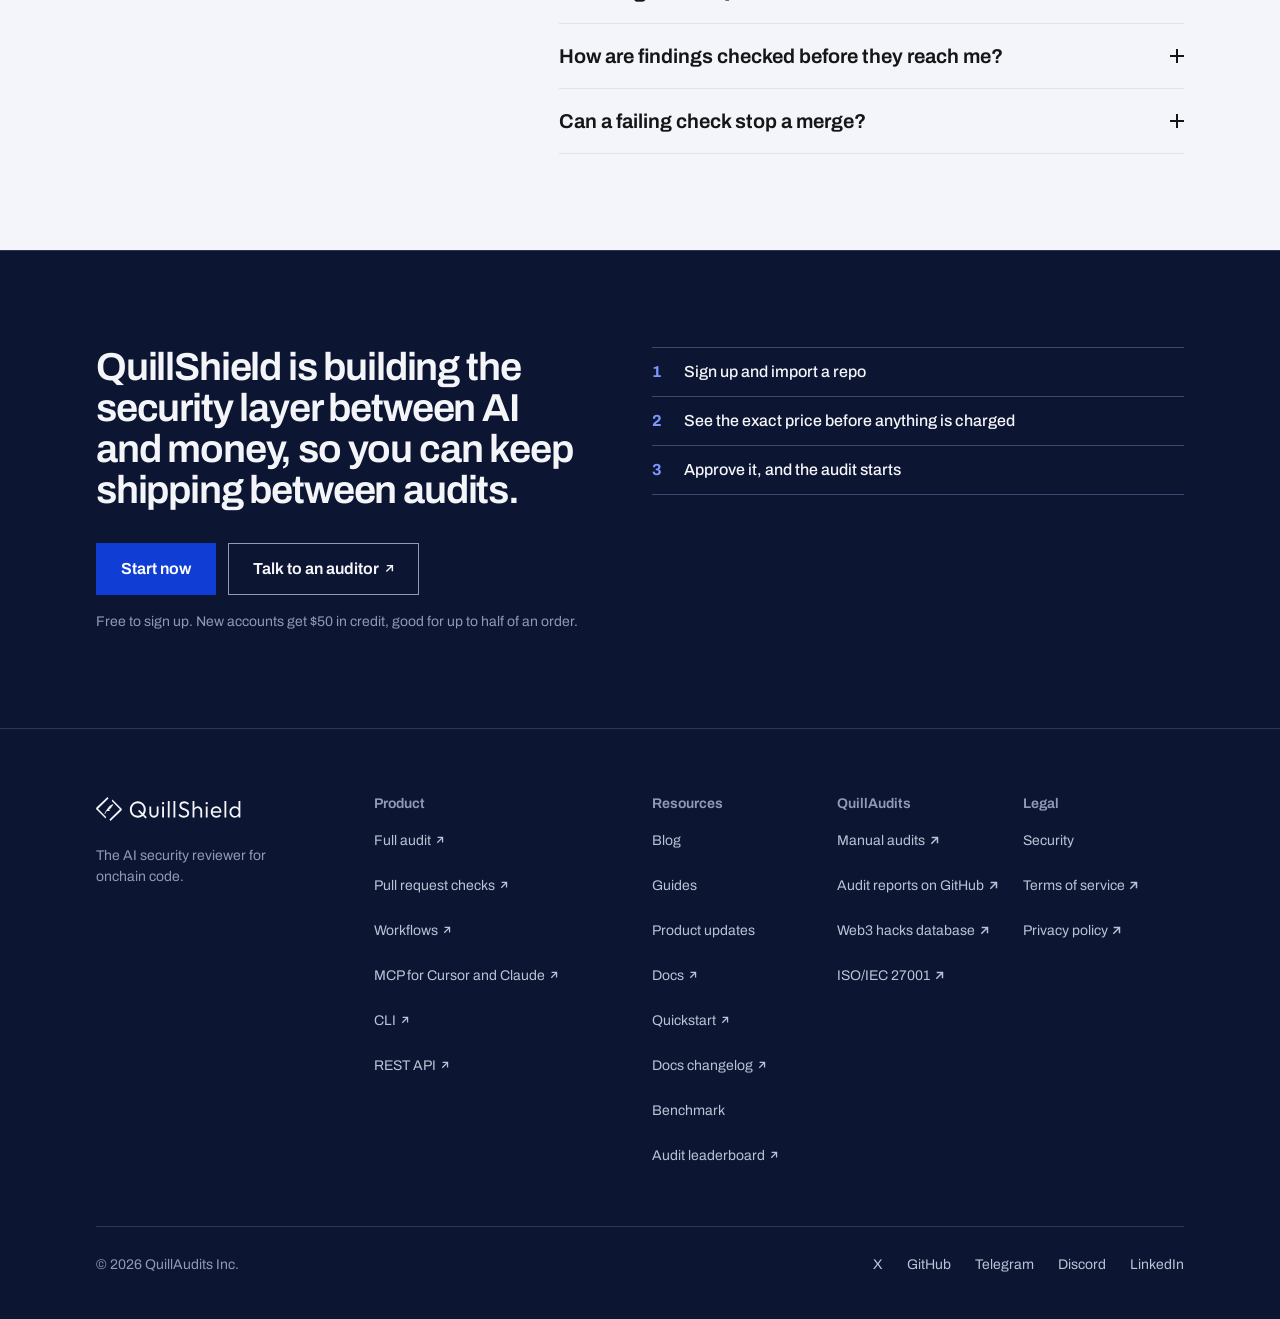
==== commit 21cda8e2: "motion and case study: home, 404, llms, sitemap" ====
--- a/index.html
+++ b/index.html
@@ -3,6 +3,12 @@
 <head>
 <meta charset="utf-8">
 <meta name="viewport" content="width=device-width, initial-scale=1">
+<script>
+(function(){var d=document.documentElement,s=1;d.classList.add('js');
+try{if(!window.matchMedia('(prefers-reduced-motion: reduce)').matches){d.classList.add('anim');try{s=sessionStorage.getItem('qs-h1')}catch(e){}
+if(!s){d.classList.add('h1in');setTimeout(function(){d.classList.remove('h1in')},1500)}
+setTimeout(function(){d.classList.remove('anim')},7000)}}catch(e){}})();
+</script>
 <title>QuillShield: AI smart contract audit and pull request review</title>
 <meta name="description" content="QuillShield runs a full AI audit of Solidity smart contracts with proof of concept exploits, then checks each pull request against it. Free to sign up.">
 <link rel="canonical" href="https://shield.quillaudits.com/">
@@ -31,12 +37,9 @@
 <link rel="icon" href="favicon.ico" sizes="32x32">
 <link rel="apple-touch-icon" href="apple-touch-icon.png">
 <link rel="preload" href="archivo.woff2" as="font" type="font/woff2" crossorigin>
-<link rel="stylesheet" href="site.css?v=dcdd1a2d">
-<script>
-(function(){var d=document.documentElement;d.classList.add('js');
-try{if(!window.matchMedia('(prefers-reduced-motion: reduce)').matches){d.classList.add('anim');setTimeout(function(){d.classList.remove('anim')},7000);}}catch(e){}})();
-</script>
-<script type="application/ld+json">{"@context":"https://schema.org","@graph":[{"@type":"Organization","@id":"https://www.quillaudits.com/#organization","name":"QuillAudits","url":"https://www.quillaudits.com/","logo":{"@type":"ImageObject","url":"https://www.quillaudits.com/logo/quillaudits-full.svg"},"description":"QuillAudits is a smart contract audit firm. It has audited 1,500+ protocols since 2018 and makes QuillShield. QuillShield is an AI security reviewer for smart contracts. It runs a full audit of a Solidity codebase, builds a security graph and tests its findings with proofs of concept, then checks every pull request against that graph.","sameAs":["https://x.com/QuillAudits_AI","https://github.com/quillaudits","https://www.linkedin.com/company/quillaudits"]},{"@type":"WebSite","@id":"https://shield.quillaudits.com/#website","url":"https://shield.quillaudits.com/","name":"QuillShield","description":"QuillShield is an AI security reviewer for smart contracts. It runs a full audit of a Solidity codebase, builds a security graph and tests its findings with proofs of concept, then checks every pull request against that graph.","inLanguage":"en","publisher":{"@id":"https://www.quillaudits.com/#organization"}},{"@type":"WebPage","@id":"https://shield.quillaudits.com/#webpage","url":"https://shield.quillaudits.com/","name":"QuillShield: AI smart contract audit and pull request review","description":"QuillShield runs a full AI audit of Solidity smart contracts with proof of concept exploits, then checks each pull request against it. Free to sign up.","isPartOf":{"@id":"https://shield.quillaudits.com/#website"},"about":{"@id":"https://shield.quillaudits.com/#software"},"primaryImageOfPage":{"@type":"ImageObject","url":"https://shield.quillaudits.com/og.png","width":1200,"height":630},"inLanguage":"en","dateModified":"2026-11-17T00:00:00Z"},{"@type":"SoftwareApplication","@id":"https://shield.quillaudits.com/#software","name":"QuillShield","url":"https://shield.quillaudits.com/","description":"QuillShield is an AI security reviewer for smart contracts. It runs a full audit of a Solidity codebase, builds a security graph and tests its findings with proofs of concept, then checks every pull request against that graph.","applicationCategory":"SecurityApplication","operatingSystem":"Web","image":"https://shield.quillaudits.com/og.png","creator":{"@id":"https://www.quillaudits.com/#organization"},"publisher":{"@id":"https://www.quillaudits.com/#organization"},"featureList":["Full audit of a Solidity project, for Foundry projects","Security graph built by the full audit","Proof of concept exploits run by the full audit","Every pull request checked against the security graph"],"softwareHelp":{"@type":"CreativeWork","name":"QuillShield docs","url":"https://www.quillaudits.com/quillshield"},"releaseNotes":"https://shield.quillaudits.com/updates/"}]}</script>
+<link rel="stylesheet" href="site.css?v=9f66e186">
+<script src="motion.js?v=c326abf8" defer></script>
+<script type="application/ld+json">{"@context":"https://schema.org","@graph":[{"@type":"Organization","@id":"https://www.quillaudits.com/#organization","name":"QuillAudits","url":"https://www.quillaudits.com/","logo":{"@type":"ImageObject","url":"https://www.quillaudits.com/logo/quillaudits-full.svg"},"description":"QuillAudits is a smart contract audit firm. It has audited 1,500+ protocols since 2018 and makes QuillShield. QuillShield is an AI security reviewer for smart contracts. It runs a full audit of a Solidity codebase, builds a security graph and tests its findings with proofs of concept, then checks every pull request against that graph.","sameAs":["https://x.com/QuillAudits_AI","https://github.com/quillaudits","https://www.linkedin.com/company/quillaudits"]},{"@type":"WebSite","@id":"https://shield.quillaudits.com/#website","url":"https://shield.quillaudits.com/","name":"QuillShield","description":"QuillShield is an AI security reviewer for smart contracts. It runs a full audit of a Solidity codebase, builds a security graph and tests its findings with proofs of concept, then checks every pull request against that graph.","inLanguage":"en","publisher":{"@id":"https://www.quillaudits.com/#organization"}},{"@type":"WebPage","@id":"https://shield.quillaudits.com/#webpage","url":"https://shield.quillaudits.com/","name":"QuillShield: AI smart contract audit and pull request review","description":"QuillShield runs a full AI audit of Solidity smart contracts with proof of concept exploits, then checks each pull request against it. Free to sign up.","isPartOf":{"@id":"https://shield.quillaudits.com/#website"},"about":{"@id":"https://shield.quillaudits.com/#software"},"primaryImageOfPage":{"@type":"ImageObject","url":"https://shield.quillaudits.com/og.png","width":1200,"height":630},"inLanguage":"en","dateModified":"2026-11-18T00:00:00Z"},{"@type":"SoftwareApplication","@id":"https://shield.quillaudits.com/#software","name":"QuillShield","url":"https://shield.quillaudits.com/","description":"QuillShield is an AI security reviewer for smart contracts. It runs a full audit of a Solidity codebase, builds a security graph and tests its findings with proofs of concept, then checks every pull request against that graph.","applicationCategory":"SecurityApplication","operatingSystem":"Web","image":"https://shield.quillaudits.com/og.png","creator":{"@id":"https://www.quillaudits.com/#organization"},"publisher":{"@id":"https://www.quillaudits.com/#organization"},"featureList":["Full audit of a Solidity project, for Foundry projects","Security graph built by the full audit","Proof of concept exploits run by the full audit","Every pull request checked against the security graph"],"softwareHelp":{"@type":"CreativeWork","name":"QuillShield docs","url":"https://www.quillaudits.com/quillshield"},"releaseNotes":"https://shield.quillaudits.com/updates/"}]}</script>
 <script type="application/ld+json">{"@context":"https://schema.org","@type":"FAQPage","@id":"https://shield.quillaudits.com/#faq","mainEntity":[{"@type":"Question","name":"How do I start, and when do I pay?","acceptedAnswer":{"@type":"Answer","text":"Sign up for free, import a repo and choose what to audit. You see the exact price before anything is charged, and the audit starts when you approve it. The $50 credit for new accounts covers up to half of an order and expires after six months."}},{"@type":"Question","name":"Does QuillShield replace a manual audit?","acceptedAnswer":{"@type":"Answer","text":"No. QuillShield is an AI smart contract audit that runs between manual audits. It reviews every change, and you can request a manual audit from QuillAudits."}},{"@type":"Question","name":"Which languages does QuillShield support?","acceptedAnswer":{"@type":"Answer","text":"Solidity is supported today, for Foundry projects. More languages are coming, one at a time."}},{"@type":"Question","name":"How long does a QuillShield audit take?","acceptedAnswer":{"@type":"Answer","text":"The demo vault at the top of this page took 2h 7m, and the researcher’s lending contract took 2h 30m. Larger codebases take longer. Findings appear while the audit runs, so your team can start fixing before it finishes."}},{"@type":"Question","name":"How are findings checked before they reach me?","acceptedAnswer":{"@type":"Answer","text":"A separate reviewer agent tries to disprove every finding before you see it. Each one that holds up arrives with the exact lines, the impact, a recommended fix and, on full audits, the proof of concept result. If you want a human check as well, you can ask a QuillAudits auditor to verify specific findings from the audit page."}},{"@type":"Question","name":"Can a failing check stop a merge?","acceptedAnswer":{"@type":"Answer","text":"Yes, on GitHub, where your plan includes branch protection or rulesets. Make the QuillShield check required and a pull request cannot merge while it has a High or Critical finding, or one at the threshold you set. Each full audit comes with five pull request checks, and more can be added. They need a GitHub or GitLab.com repo, so an uploaded zip gets a full audit and no checks."}}]}</script>
 </head>
 <body class="t-light">
@@ -313,9 +316,9 @@
       <div>
         <div class="term term--ui" role="img" aria-label="Illustration of GitHub checks on a pull request, with the QuillShield security review failing and the build and test checks passing">
           <p class="term__k">Illustration</p>
-          <div class="ck"><span class="ck no"><svg width="12" height="12" viewBox="0 0 12 12" aria-hidden="true"><path d="M2 2l8 8M10 2l-8 8" fill="none" stroke="currentColor" stroke-width="2"/></svg><span>QuillShield security review</span></span><b class="no">Failing</b></div>
-          <div class="ck"><span class="ck ok"><svg width="12" height="12" viewBox="0 0 12 12" aria-hidden="true"><path d="M1.5 6.5 4.5 9.5 10.5 2.5" fill="none" stroke="currentColor" stroke-width="2"/></svg><span>build</span></span><b class="ok">Passed</b></div>
-          <div class="ck"><span class="ck ok"><svg width="12" height="12" viewBox="0 0 12 12" aria-hidden="true"><path d="M1.5 6.5 4.5 9.5 10.5 2.5" fill="none" stroke="currentColor" stroke-width="2"/></svg><span>test</span></span><b class="ok">Passed</b></div>
+          <div class="ck"><span class="ck no"><svg width="12" height="12" viewBox="0 0 12 12" aria-hidden="true"><path d="M2 2l8 8M10 2l-8 8" fill="none" stroke="currentColor" stroke-width="2"/></svg><span>QuillShield security review</span></span><b class="no" data-run="Running">Failing</b></div>
+          <div class="ck"><span class="ck ok"><svg width="12" height="12" viewBox="0 0 12 12" aria-hidden="true"><path d="M1.5 6.5 4.5 9.5 10.5 2.5" fill="none" stroke="currentColor" stroke-width="2"/></svg><span>build</span></span><b class="ok" data-run="Running">Passed</b></div>
+          <div class="ck"><span class="ck ok"><svg width="12" height="12" viewBox="0 0 12 12" aria-hidden="true"><path d="M1.5 6.5 4.5 9.5 10.5 2.5" fill="none" stroke="currentColor" stroke-width="2"/></svg><span>test</span></span><b class="ok" data-run="Running">Passed</b></div>
         </div>
         <h3 class="h3">GitHub App</h3>
         <p class="stack__t">A check and one comment, updated in place, on every pull request.</p>
@@ -381,7 +384,7 @@
           <div class="brow__top"><div><p class="brow__name">Best single model</p><p class="brow__sub">EVMbench paper, February&nbsp;2026</p></div><p class="brow__v num">45.6%</p></div>
           <div class="track" role="img" aria-label="45.6 percent"><i class="base" style="width:45.6%"></i></div>
         </div>
-        <p class="bench__note">Our own run on 8&nbsp;July&nbsp;2026, across 40 audited projects. It compares a multi-agent system with the best single model in the paper, not with other tools. The paper’s first release put that model at 45.6%. Its March revision, on the same 117 vulnerabilities, puts it at 45.9%.</p>
+        <p class="bench__note">Our own run on 8&nbsp;July&nbsp;2026, across 40 audited projects. It compares a multi-agent system with the best single model in the paper, not with other tools. <span class="bench__v2" id="bench-v2">The paper’s first release put that model at 45.6%. Its March revision, on the same 117 vulnerabilities, puts it at 45.9%.</span></p>
         <p><a class="tlink ext" href="https://openai.com/index/introducing-evmbench/" target="_blank" rel="noopener" title="Opens in a new tab">About EVMbench</a> <a class="tlink" href="blog/evmbench-results/">How we ran it</a></p>
       </div>
       <div class="bench__waffle">
@@ -397,11 +400,11 @@
   <div class="wrap">
     <h2 class="h2">Your unaudited code stays yours</h2>
     <div class="code__grid">
-      <div class="fact"><svg class="fact__i" viewBox="0 0 24 24" aria-hidden="true"><path class="f" d="M2.75 2.75h7.5v7.5h-7.5z"/><path d="M13.75 2.75h7.5v7.5h-7.5zM2.75 13.75h7.5v7.5h-7.5zM13.75 13.75h7.5v7.5h-7.5z"/></svg><h3 class="h3">Disclosed to you alone</h3><p>Findings never go to a bug bounty platform or an audit contest.</p></div>
-      <div class="fact"><svg class="fact__i" viewBox="0 0 24 24" aria-hidden="true"><path d="M5.75 2.75h8.5l4 4v14.5H5.75z"/><path d="M9 10.5l6 6M15 10.5l-6 6"/></svg><h3 class="h3">Source code deleted after each audit</h3><p>Reports, findings and the security graph stay in your workspace until you delete them.</p></div>
-      <div class="fact"><svg class="fact__i" viewBox="0 0 24 24" aria-hidden="true"><path d="M2.75 8.75h6.5v6.5h-6.5zM14.75 8.75h6.5v6.5h-6.5z"/><path d="M9.25 12h5.5M8.5 20.5l7-17"/></svg><h3 class="h3">Never used for training</h3><p>No model, ours or a third party’s, is trained on your code or your findings.</p></div>
-      <div class="fact"><svg class="fact__i" viewBox="0 0 24 24" aria-hidden="true"><path d="M1.75 12l5.5-6.25h9.5l5.5 6.25-5.5 6.25h-9.5z"/><path class="f" d="M9.5 9.5h5v5h-5z"/></svg><h3 class="h3">Read-only access to your code</h3><p>The GitHub App reads your code and writes only checks, statuses and pull request comments.</p></div>
-      <div class="fact"><svg class="fact__i" viewBox="0 0 24 24" aria-hidden="true"><path d="M12 1.9L22.1 12 12 22.1 1.9 12z"/><path d="M7.6 12.2l3 3 5.6-6.2"/></svg><h3 class="h3">ISO/IEC 27001:2022</h3><p>QuillAudits as a company runs a certified information security management system, audited every year.</p></div>
+      <div class="fact"><svg class="fact__i" viewBox="0 0 24 24" aria-hidden="true"><path class="f k" d="M2.75 2.75h7.5v7.5h-7.5z"/><path d="M13.75 2.75h7.5v7.5h-7.5zM2.75 13.75h7.5v7.5h-7.5zM13.75 13.75h7.5v7.5h-7.5z"/></svg><h3 class="h3">Disclosed to you alone</h3><p>Findings never go to a bug bounty platform or an audit contest.</p></div>
+      <div class="fact"><svg class="fact__i" viewBox="0 0 24 24" aria-hidden="true"><path d="M5.75 2.75h8.5l4 4v14.5H5.75z"/><path class="k" d="M9 10.5l6 6M15 10.5l-6 6"/></svg><h3 class="h3">Source code deleted after each audit</h3><p>Reports, findings and the security graph stay in your workspace until you delete them.</p></div>
+      <div class="fact"><svg class="fact__i" viewBox="0 0 24 24" aria-hidden="true"><path d="M2.75 8.75h6.5v6.5h-6.5zM14.75 8.75h6.5v6.5h-6.5z"/><path class="k" data-k="2" d="M9.25 12h5.5M8.5 20.5l7-17"/></svg><h3 class="h3">Never used for training</h3><p>No model, ours or a third party’s, is trained on your code or your findings.</p></div>
+      <div class="fact"><svg class="fact__i" viewBox="0 0 24 24" aria-hidden="true"><path d="M1.75 12l5.5-6.25h9.5l5.5 6.25-5.5 6.25h-9.5z"/><path class="f k" d="M9.5 9.5h5v5h-5z"/></svg><h3 class="h3">Read-only access to your code</h3><p>The GitHub App reads your code and writes only checks, statuses and pull request comments.</p></div>
+      <div class="fact"><svg class="fact__i" viewBox="0 0 24 24" aria-hidden="true"><path d="M12 1.9L22.1 12 12 22.1 1.9 12z"/><path class="k" d="M7.6 12.2l3 3 5.6-6.2"/></svg><h3 class="h3">ISO/IEC 27001:2022</h3><p>QuillAudits as a company runs a certified information security management system, audited every year.</p></div>
     </div>
     <div class="code__links">
       <a class="tlink ext" href="https://shield.quillaudits.com/terms" target="_blank" rel="noopener" title="Opens in a new tab">Terms of service</a>
@@ -415,9 +418,9 @@
   <div class="wrap">
     <h2 class="h2">Latest from the team</h2>
     <ul class="rows">
+      <li class="row rail"><p class="rail__k row__k"><time datetime="2026-11-18">18 November 2026</time> <span class="row__m">11 minute read</span></p><div class="rail__b"><h3 class="row__t"><a href="blog/bug-bounty-and-contest-results/"><span>Valid but duplicate: QuillShield on bounties and contests</span></a></h3><p class="row__s">43 findings in 20 Solidity bug bounties and audit contests from March to November 2026. 11 valid duplicates, 8 rejected, none unique, 18 in judging.</p></div></li>
       <li class="row rail"><p class="rail__k row__k"><time datetime="2026-11-17">17 November 2026</time> <span class="row__m">6 minute read</span></p><div class="rail__b"><h3 class="row__t"><a href="blog/evmbench-results/"><span>Our EVMbench results: 98&nbsp;of&nbsp;117 known vulnerabilities found</span></a></h3><p class="row__s">The QuillShield alpha found 98 of 117 known vulnerabilities on EVMbench (83.8%) in our own run on 8 July 2026. What EVMbench measures and how we ran it.</p></div></li>
       <li class="row rail"><p class="rail__k row__k"><time datetime="2026-11-17">17 November 2026</time> <span class="row__m">6 minute read</span></p><div class="rail__b"><h3 class="row__t"><a href="blog/can-ai-audit-smart-contracts/"><span>Can AI audit smart contracts? What the data shows</span></a></h3><p class="row__s">Yes, within limits. What AI finds on a public benchmark, how many findings hold up when auditors check them, and why it does not replace a manual audit.</p></div></li>
-      <li class="row rail"><p class="rail__k row__k"><time datetime="2026-11-17">17 November 2026</time> <span class="row__m">6 minute read</span></p><div class="rail__b"><h3 class="row__t"><a href="blog/ai-audit-vs-manual-audit/"><span>AI audit vs manual audit: what each one is for</span></a></h3><p class="row__s">An AI audit reviews every change, and QuillShield tests findings with exploits where it can. A manual audit adds human judgment. How to use both.</p></div></li>
       <li class="row rail"><p class="rail__k row__k"><time datetime="2026-09-30">30 September 2026</time> <span class="row__m">Product update</span></p><div class="rail__b"><h3 class="row__t"><a href="updates/#2026-09-30-gitlab-com-checks-new-sign-in-options-and-public-reports"><span>GitLab.com checks, new <span class="nb">sign-in</span> options and public reports</span></a></h3><p class="row__s">Pull request checks cover GitLab.com.</p></div></li>
     </ul>
   </div>
@@ -541,35 +544,5 @@
   </div>
 </footer>
 
-<script>
-(function(){
-  var d=document, root=d.documentElement;
-  /* diagrams draw once when they scroll into view */
-  var figs=[].slice.call(d.querySelectorAll('.fig--draw')), calm=true;
-  try{calm=window.matchMedia('(prefers-reduced-motion: reduce)').matches}catch(e){}
-  if(figs.length&&!calm&&'IntersectionObserver' in window){
-    root.classList.add('motion');
-    var io=new IntersectionObserver(function(es){es.forEach(function(e){if(e.isIntersecting){var f=e.target;io.unobserve(f);f.classList.add('is-in');setTimeout(function(){f.classList.add('is-done')},2600)}})},{threshold:.5});
-    figs.forEach(function(f){io.observe(f)});
-  }
-  /* the audit in the hero runs once on load */
-  var audit=d.getElementById('audit');
-  if(!audit||!root.classList.contains('anim')){if(audit){audit.classList.add('is-done')}return}
-  var rows=[].slice.call(audit.querySelectorAll('[data-row]'));
-  var c={f:audit.querySelector('[data-c="findings"]'),k:audit.querySelector('[data-c="critical"]'),p:audit.querySelector('[data-c="poc"]')};
-  var n={f:0,k:0,p:0};
-  function paint(){c.f.textContent=n.f;c.k.textContent=n.k;c.p.textContent=n.p}
-  paint();
-  var i=0;
-  function next(){
-    if(i>=rows.length){setTimeout(function(){audit.classList.add('is-done');root.classList.remove('anim')},700);return}
-    var r=rows[i++];
-    r.classList.add('is-in');n.f++;if(r.getAttribute('data-sev')==='critical'){n.k++}paint();
-    setTimeout(function(){r.classList.add('is-proved');n.p++;paint()},520);
-    setTimeout(next,430);
-  }
-  setTimeout(next,450);
-})();
-</script>
 </body>
 </html>
--- a/site.css
+++ b/site.css
@@ -16,6 +16,10 @@
   --sp-1:4px;--sp-2:8px;--sp-3:12px;--sp-4:16px;--sp-5:24px;--sp-6:32px;--sp-7:48px;--sp-8:64px;--sp-9:96px;
   /* layout */
   --max:1248px;--pad:var(--sp-9);--section:var(--sp-9);--gutter:var(--sp-5);--nav-h:72px;
+  /* motion: four durations and two easings. Every transition and every scripted animation reads these.
+     1 press and hover colour, 2 a state change, 3 a block or bar arriving, 4 a line drawing */
+  --dur-1:120ms;--dur-2:240ms;--dur-3:480ms;--dur-4:1100ms;
+  --ease-out:cubic-bezier(.2,0,0,1);--ease-move:cubic-bezier(.6,0,.2,1);
   --mono:ui-monospace,"SF Mono",SFMono-Regular,Menlo,Consolas,"Liberation Mono",monospace;
   --arrow:url("data:image/svg+xml,%3Csvg xmlns='http://www.w3.org/2000/svg' viewBox='0 0 10 10'%3E%3Cpath d='M2 1h7v7H7.4V3.7L2.1 9 1 7.9 6.3 2.6H2z'/%3E%3C/svg%3E");
 }
@@ -60,7 +64,8 @@
 .pm{position:relative;flex:none;width:14px;height:14px}
 .pm::before,.pm::after{content:"";position:absolute;left:0;right:0;top:6px;height:2px;background:currentColor}
 .pm::after{transform:rotate(90deg)}
-details[open] > summary .pm::after{display:none}
+/* open, the upright bar turns flat onto the other, so the plus reads as a minus */
+details[open]:not(.is-shut) > summary .pm::after{transform:rotate(180deg)}
 
 /* ---------- links and buttons ---------- */
 .ext::after{content:"";display:inline-block;vertical-align:baseline;width:.62em;height:.62em;margin-left:.34em;background:currentColor;-webkit-mask:var(--arrow) center/contain no-repeat;mask:var(--arrow) center/contain no-repeat;flex:none}
@@ -127,7 +132,7 @@
 .audit__stat:first-child{border-left:0}
 .audit__n{font-size:var(--step-3);line-height:var(--lh-head);letter-spacing:var(--track-head);font-weight:var(--w-num);color:var(--text);white-space:nowrap}
 .audit__l{font-size:var(--step--1);line-height:var(--lh-ui);color:var(--text-3);white-space:nowrap}
-.frow{border-bottom:1px solid var(--line);transition:opacity .28s ease,transform .28s ease}
+.frow{border-bottom:1px solid var(--line)}
 .audit__rows li:last-child .frow{border-bottom:0}
 /* severity, the first line of the title and the proof result share one baseline; the plus sits on that line */
 .frow summary{display:grid;grid-template-columns:var(--sev) minmax(0,1fr) auto 14px;column-gap:var(--sp-4);align-items:baseline;min-height:48px;padding:var(--sp-3) var(--sp-5);list-style:none;cursor:pointer}
@@ -145,13 +150,7 @@
 .poc{display:inline-grid;justify-items:end;align-items:baseline;font-size:var(--step--1);font-weight:var(--w-strong);color:var(--good);white-space:nowrap}
 .p-run{visibility:hidden;color:var(--text-3);font-weight:var(--w-medium)}
 .tick{display:inline-block;vertical-align:-1px;margin-right:var(--sp-2)}
-.anim .audit:not(.is-done) .frow{opacity:0;transform:translateY(6px)}
-.anim .audit:not(.is-done) .frow.is-in{opacity:1;transform:none}
-.anim .audit:not(.is-done) .frow:not(.is-proved) .p-ok,.anim .audit:not(.is-done) .s-ok{opacity:0}
-.anim .audit:not(.is-done) .frow:not(.is-proved) .p-run,.anim .audit:not(.is-done) .s-run{visibility:visible}
-.anim .audit:not(.is-done) .audit__stat:last-child .audit__n{visibility:hidden}
 .dot{width:8px;height:8px;background:currentColor;display:inline-block}
-.anim .audit:not(.is-done) .dot{animation:blink 1s steps(2,start) infinite}
 @keyframes blink{50%{opacity:.25}}
 
 /* ---------- stat tiles ---------- */
@@ -242,18 +241,18 @@
 .fig__key{display:flex;flex-wrap:wrap;gap:var(--sp-1) var(--sp-4);padding:0 var(--sp-5) var(--sp-3);color:var(--text-3)}
 .key{display:inline-flex;align-items:center;gap:var(--sp-2);white-space:nowrap}
 .key svg{flex:none;width:16px;height:16px;fill:none}
-/* paths draw once when a figure scrolls into view; without script or with reduced motion they are simply there */
-.motion .fig--draw:not(.is-done) .draw{stroke-dasharray:1;transition:stroke-dashoffset 1.1s linear .2s}
+/* paths draw once when a figure scrolls into view (motion.js); without script or with reduced motion they are simply there.
+   The transitions hang on is-in, so taking is-in away resets a figure at once and adding it draws it again */
+.motion .fig--draw:not(.is-done) .draw{stroke-dasharray:1}
 .motion .fig--draw:not(.is-in) .draw{stroke-dashoffset:1}
-.motion .fig--pr:not(.is-done) .draw{transition-duration:.5s}
-.motion .fig--draw:not(.is-done) .p-stop.draw{transition-duration:.4s}
-.motion .fig--draw .fig__svg .n-hit{transition:fill .2s linear 1.3s}
-.motion .fig--draw .fig__svg .n-x{transition:opacity .2s linear 1.3s}
-.motion .fig--pr .fig__svg .n-hit,.motion .fig--pr .fig__svg .n-x{transition-delay:.7s}
 .motion .fig--draw:not(.is-in) .fig__svg .n-hit{fill:var(--line-3)}
-.motion .fig--draw:not(.is-in) .fig__svg .n-x{opacity:0}
-.motion .fig--draw .fig__svg .p-bar{transition:opacity .15s linear .6s}
-.motion .fig--draw:not(.is-in) .fig__svg .p-bar{opacity:0}
+.motion .fig--draw:not(.is-in) .fig__svg :is(.n-x,.p-bar){opacity:0}
+.motion .fig--draw.is-in .draw{transition:stroke-dashoffset var(--dur-4) linear var(--dur-1)}
+.motion .fig--draw.is-in .p-stop.draw,.motion .fig--pr.is-in .draw{transition-duration:var(--dur-3)}
+.motion .fig--draw.is-in .fig__svg .p-bar{transition:opacity var(--dur-1) linear calc(var(--dur-1) + var(--dur-3))}
+.motion .fig--draw.is-in .fig__svg .n-hit{transition:fill var(--dur-2) linear calc(var(--dur-1) + var(--dur-4))}
+.motion .fig--draw.is-in .fig__svg .n-x{transition:opacity var(--dur-2) linear calc(var(--dur-1) + var(--dur-4))}
+.motion .fig--pr.is-in .fig__svg :is(.n-hit,.n-x){transition-delay:calc(var(--dur-1) + var(--dur-3))}
 
 /* ---------- independent test ---------- */
 .case{display:grid;grid-template-columns:repeat(12,minmax(0,1fr));column-gap:var(--gutter);margin-top:var(--sp-7);align-items:start}
@@ -669,3 +668,209 @@
   .row__k{display:flex;flex-wrap:wrap;align-items:baseline;gap:0 var(--sp-4)}
   .latest .rows{margin-top:var(--sp-6)}
 }
+
+/* ==========================================================================
+   Motion. The timing tokens are in :root. Motion shows the product working
+   and answers what the visitor does. Every hover has the same change on
+   keyboard focus. Every movement sits in a no-preference block, so under
+   reduced motion each state change is instant and nothing moves.
+   ========================================================================== */
+
+/* ---------- M-10 micro-interactions: one set for the whole site ---------- */
+.btn--primary:focus-visible{background:var(--btn-hover)}
+.btn--ghost:focus-visible{border-color:var(--text);background:var(--surface)}
+.tlink:focus-visible,.prose a:not(.tlink):focus-visible,.faq__a a:not(.tlink):focus-visible{text-decoration-thickness:2px}
+.nav__links a:focus-visible,.nav__signin:focus-visible,.foot li a:focus-visible,.foot__soc a:focus-visible,.toc a:focus-visible{color:var(--text)}
+.menu__panel a:focus-visible,.frow summary:focus-visible{background:var(--surface-2)}
+.faq summary:focus-visible{color:var(--data)}
+.crumbs a:focus-visible{color:var(--text);text-decoration:underline;text-underline-offset:4px}
+.row__t a:focus-visible{color:var(--data);text-decoration:underline;text-decoration-thickness:2px;text-underline-offset:4px}
+/* a row that leads to a page: its surface tint shifts while its link is hovered or focused */
+.row:has(.row__t a){position:relative;isolation:isolate}
+.row:has(.row__t a)::before{content:"";position:absolute;inset:0;z-index:-1;background:var(--surface);opacity:0;pointer-events:none}
+.row:has(.row__t a:is(:hover,:focus-visible))::before{opacity:1}
+@media (prefers-reduced-motion:no-preference){
+  .btn{transition:background-color var(--dur-1),border-color var(--dur-1),color var(--dur-1),transform var(--dur-1)}
+  .nav__links a,.nav__signin,.menu__panel a,.frow summary,.faq summary,.foot li a,.foot__soc a,.crumbs a,.toc a,.row__t a{transition:color var(--dur-1),background-color var(--dur-1)}
+  .tlink,.prose a,.faq__a a{transition:text-decoration-thickness var(--dur-1)}
+  .row:has(.row__t a)::before{transition:opacity var(--dur-1)}
+  /* the arrow of an external link nudges 2px the way it points */
+  .ext::after{transition:transform var(--dur-1) var(--ease-out)}
+  .ext:is(:hover,:focus-visible)::after{transform:translate(2px,-2px)}
+  /* in running text the arrow is an inline box tied to the last word, which a transform cannot move, so its offset moves it */
+  .prose a.ext:not(.tlink)::after,.faq__a a.ext:not(.tlink)::after,.srcs a.ext::after{position:relative;left:0;top:0;transition:left var(--dur-1) var(--ease-out),top var(--dur-1) var(--ease-out)}
+  .prose a.ext:not(.tlink):is(:hover,:focus-visible)::after,.faq__a a.ext:not(.tlink):is(:hover,:focus-visible)::after,.srcs a.ext:is(:hover,:focus-visible)::after{left:2px;top:-2px}
+}
+
+/* ---------- M-07 questions open and close smoothly ----------
+   motion.js animates the height and fades the answer over --dur-2; the plus turns into a minus */
+@media (prefers-reduced-motion:no-preference){
+  .pm::after{transition:transform var(--dur-2) var(--ease-move)}
+}
+
+/* ---------- M-08 knowing where you are ----------
+   The current item's underline is one marker that slides between items: motion.js draws it where the text
+   underline sits and hides that underline. Posts and guides get a reading-progress line under the nav */
+.nav__links{position:relative}
+.mark{position:absolute;left:0;top:0;width:1px;height:2px;background:var(--text);transform-origin:0 0;opacity:0;pointer-events:none}
+.has-mark a[aria-current]{text-decoration:none}
+.toc__mk{position:absolute;inset:0;pointer-events:none}
+.readbar{position:absolute;left:0;right:0;top:100%;height:2px;background:var(--core);transform:scaleX(0);transform-origin:0 50%;pointer-events:none}
+@media (prefers-reduced-motion:no-preference){
+  .mark{transition:transform var(--dur-2) var(--ease-move),opacity var(--dur-2)}
+}
+
+/* ---------- M-01 the audit console as a live run ----------
+   The head script's anim class holds the panel in its running state from the first paint, then motion.js plays
+   the run with is-run: rows arrive, proofs pass, the counts tick and a 2px line runs along the top edge until
+   "Completed". Every row, word and final number stays in the HTML; only what shows changes, so the panel keeps
+   its height. The counts tick on a layer that assistive tech does not read: the real number stays in the DOM,
+   coloured out while its ::after shows the tick. "Replay" plays it again */
+.anim .audit:not(.is-done) .frow,.audit.is-run .frow:not(.is-in){opacity:0;transform:translateY(6px)}
+.audit.is-run .frow:not(.is-in){pointer-events:none}
+.anim .audit:not(.is-done) :is(.p-ok,.s-ok),.audit.is-run .frow:not(.is-proved) .p-ok,.audit.is-run .s-ok{opacity:0}
+.anim .audit:not(.is-done) :is(.p-run,.s-run),.audit.is-run .frow:not(.is-proved) .p-run,.audit.is-run .s-run{visibility:visible}
+.anim .audit:not(.is-done) .audit__n,.audit.is-run .audit__n[data-tick]{color:transparent}
+.anim .audit:not(.is-done) .dot,.audit.is-run .dot{animation:blink 1s steps(2,start) infinite}
+.audit__n[data-tick]{position:relative}
+.audit__n[data-tick]::after{content:attr(data-tick);content:attr(data-tick) / "";position:absolute;left:0;top:0;color:var(--text)}
+.audit,.audit__head{position:relative}
+.audit__bar{position:absolute;left:0;right:0;top:0;height:2px;background:var(--data);transform:scaleX(0);transform-origin:0 50%;opacity:0;pointer-events:none}
+.audit__replay{position:absolute;top:0;right:0;display:inline-flex;align-items:center;justify-content:center;min-width:44px;min-height:44px;padding:0 var(--sp-2);border:0;background:none;font-family:inherit;font-size:var(--step--1);line-height:var(--lh-ui);font-weight:var(--w-strong);color:var(--data);text-decoration:underline;text-decoration-thickness:1px;text-underline-offset:4px;cursor:pointer}
+.audit__replay[hidden]{display:none}
+.audit__replay:is(:hover,:focus-visible){text-decoration-thickness:2px}
+/* a finding row under the pointer or the keyboard: the surface tint shifts and a 2px rule in its severity colour appears */
+.frow summary{position:relative}
+.frow summary::before{content:"";position:absolute;left:0;top:0;bottom:0;width:2px;background:var(--text-3);opacity:0;pointer-events:none}
+.frow[data-sev="critical"] summary::before{background:var(--crit)}
+.frow summary:is(:hover,:focus-visible)::before{opacity:1}
+@media (prefers-reduced-motion:no-preference){
+  .frow{transition:opacity var(--dur-2) var(--ease-out),transform var(--dur-2) var(--ease-out)}
+  .p-ok,.s-ok{transition:opacity var(--dur-2)}
+  .frow summary::before{transition:opacity var(--dur-1)}
+  .audit__replay{transition:text-decoration-thickness var(--dur-1)}
+}
+
+/* ---------- M-04 the benchmark numbers are earned ----------
+   On view the bars grow to their exact widths and the squares fill in reading order, the missed outlines last.
+   "98 found" and "19 missed" become toggles that dim the other set. Hovering or focusing the 45.6% bar brings the
+   note about the paper's two versions forward; the rest of the note dims to a colour that keeps its contrast */
+.track i{transform-origin:0 50%}
+.is-pre .track i{transform:scaleX(0)}
+.waffle.is-pre i{opacity:0}
+.waffle.show-found i.miss,.waffle.show-missed i:not(.miss){opacity:.25}
+.wf-tg{display:inline-block;padding:10px 0;margin:-10px 0;border:0;background:none;font:inherit;color:inherit;text-decoration:underline;text-decoration-thickness:1px;text-underline-offset:4px;cursor:pointer}
+.wf-tg:is(:hover,:focus-visible),.wf-tg[aria-pressed="true"]{text-decoration-thickness:2px}
+.has-on .wf-tg[aria-pressed="false"]{color:var(--text-3)}
+.bench__bars:has(.brow:nth-child(2):hover,.track:focus-visible) .bench__note{color:var(--text-3)}
+.bench__bars:has(.brow:nth-child(2):hover,.track:focus-visible) .bench__v2{color:var(--on-core);text-decoration:underline;text-decoration-thickness:1px;text-underline-offset:4px}
+@media (prefers-reduced-motion:no-preference){
+  .waffle i{transition:opacity var(--dur-2)}
+  .wf-tg{transition:color var(--dur-2),text-decoration-thickness var(--dur-1)}
+  .bench__note,.bench__v2{transition:color var(--dur-2)}
+}
+
+/* ---------- M-03 the independent test: the branch draws itself ----------
+   On view the root square appears, then both lanes draw from it at one speed, about 1.2s in all: lane A to
+   "Filed as refuted" and its stop bar, lane B through the three steps, each marker appearing as the line
+   reaches it. A step under the pointer or the keyboard brings its lane forward and dims the other */
+:is(.trail__root,.tstep)::before,.tstep--a::after{transform-origin:50% 0}
+.is-pre :is(.trail__root,.tstep)::before,.is-pre .tstep--a::after{transform:scaleY(0)}
+.is-pre .trail__root::after{clip-path:inset(0 0 100% 100%)}
+.is-pre .mk{opacity:0}
+.case__trail:has(.tstep--a:is(:hover,:focus-visible)) :is(.trail__root,.tstep)::before,
+.case__trail:has(.tstep--a:is(:hover,:focus-visible)) :is(.mk--win,.mk--ok,.mk--end),
+.case__trail:has(.tstep:not(.tstep--a):is(:hover,:focus-visible)) :is(.trail__root,.tstep--a)::after,
+.case__trail:has(.tstep:not(.tstep--a):is(:hover,:focus-visible)) .mk--stop{opacity:.25}
+@media (prefers-reduced-motion:no-preference){
+  :is(.trail__root,.tstep)::before,:is(.trail__root,.tstep--a)::after,.mk{transition:opacity var(--dur-2)}
+}
+
+/* ---------- M-05 the tools in use ----------
+   Once each, on view: the GitHub checks start as Running with a square dot and resolve within 1.2s; the MCP
+   prompt and its two tool calls appear one after the other; the CLI commands appear line by line with a block
+   cursor that stops at the end; the REST endpoints highlight in turn. The text is in the DOM from the start:
+   lines are only clipped while they appear. CLI and REST get a Copy button on their heading's row */
+.stack__grid > div{position:relative}
+.term--ui div.ck > b{position:relative}
+.term--ui div.ck > b::after{content:attr(data-run);position:absolute;right:0;top:0;color:var(--data);white-space:nowrap;visibility:hidden;pointer-events:none}
+.term--ui span.ck{position:relative}
+.term--ui span.ck::before{content:"";position:absolute;left:2px;top:50%;width:8px;height:8px;margin-top:-4px;background:var(--data);opacity:0}
+.term--ui div.ck.is-run > b{visibility:hidden}
+.term--ui div.ck.is-run > b::after{visibility:visible}
+.term--ui div.ck.is-run > span.ck::before{opacity:1}
+.term--ui div.ck.is-run > span.ck > svg{opacity:0}
+.term.is-pre .ln{clip-path:inset(0 100% 0 0)}
+.term.is-pre .term__cur{opacity:0}
+.stack pre.term{position:relative;isolation:isolate}
+.term__cur{position:absolute;left:0;top:0;width:1ch;background:var(--text);pointer-events:none}
+.term__hl{position:absolute;left:0;right:0;top:0;z-index:-1;background:var(--surface-2);opacity:0;pointer-events:none}
+.copy{position:absolute;right:0;top:0;display:inline-grid;align-items:center;justify-items:end;min-width:44px;min-height:44px;padding:0 0 0 var(--sp-2);border:0;background:none;font-family:inherit;font-size:var(--step--1);line-height:var(--lh-ui);font-weight:var(--w-strong);color:var(--data);text-decoration:underline;text-decoration-thickness:1px;text-underline-offset:4px;cursor:pointer}
+.copy:is(:hover,:focus-visible){text-decoration-thickness:2px}
+.copy__l{grid-area:1 / 1}
+.copy__l--done,.copy.is-done .copy__l{visibility:hidden}
+.copy.is-done .copy__l--done{visibility:visible}
+@media (prefers-reduced-motion:no-preference){
+  .term--ui span.ck::before,.term--ui span.ck > svg{transition:opacity var(--dur-2)}
+  .copy{transition:text-decoration-thickness var(--dur-1)}
+}
+
+/* ---------- M-02 how it works: one graph, three states (option A, scroll-driven, from 1101px) ----------
+   motion.js turns it on with is-a where the screen is tall enough for the plate. The steps' text scrolls on the
+   right at normal speed while the graph and its product panel stay in view on the left; as a step's text crosses
+   the middle of the screen the graph moves to that step's state within --dur-3. The three plates are the three
+   states: they share one place and one height, so the nodes never move, and only the step's own plate shows.
+   All three steps and panels stay in the HTML. Under 1101px, without script or on a short screen the three
+   plates stay stacked as before and their paths draw on view */
+.sg-ui{display:none}
+@supports (grid-template-rows:subgrid){@media (min-width:1101px){
+  .how.is-a .steps{grid-template-columns:repeat(12,minmax(0,1fr));grid-template-rows:repeat(9,auto) minmax(0,1fr)}
+  .how.is-a .step{grid-column:1 / -1;grid-row:1 / -1;display:grid;grid-template-columns:subgrid;grid-template-rows:subgrid;pointer-events:none}
+  .how.is-a .step > *{pointer-events:auto}
+  .how.is-a .step .plate,.how.is-a .sg-ui{grid-column:1 / span 6;grid-row:1 / -1;align-self:start;position:sticky;top:calc(var(--nav-h) + var(--sp-5))}
+  .how.is-a .step .plate{display:grid;grid-template-rows:auto 1fr;min-height:var(--plate-h,auto)}
+  .how.is-a :is(.step__n,.step .h3,.step__t){grid-column:8 / span 5}
+  .how.is-a .step__n{margin-top:var(--sp-9)}
+  .how.is-a .step:first-child .step__n{margin-top:0}
+  .how.is-a .step:nth-child(1) .step__n{grid-row:1}.how.is-a .step:nth-child(1) .h3{grid-row:2}.how.is-a .step:nth-child(1) .step__t{grid-row:3}
+  .how.is-a .step:nth-child(2) .step__n{grid-row:4}.how.is-a .step:nth-child(2) .h3{grid-row:5}.how.is-a .step:nth-child(2) .step__t{grid-row:6}
+  .how.is-a .step:nth-child(3) .step__n{grid-row:7}.how.is-a .step:nth-child(3) .h3{grid-row:8}.how.is-a .step:nth-child(3) .step__t{grid-row:9;margin-bottom:var(--tail,0px)}
+  .how.is-a .step:not(.is-on) .plate{opacity:0;pointer-events:none}
+  .how.is-a .step:not(.is-on) :is(.step__n,.h3,.step__t){color:var(--text-3)}
+  /* the nodes: one layer over the graph, which a pointer or the keyboard can explore; each shows its kind */
+  .how.is-a .sg-ui{display:block;z-index:1;height:var(--plate-h,auto);pointer-events:none}
+}}
+.sg-n{position:absolute;left:0;top:0;width:44px;height:44px;margin:-22px 0 0 -22px;pointer-events:auto}
+.sg-lab{position:absolute;left:50%;bottom:calc(100% - var(--sp-2));transform:translateX(-50%);padding:var(--sp-1) var(--sp-2);border:1px solid var(--line-2);background:var(--bg);font-size:var(--step--1);line-height:var(--lh-ui);color:var(--text);white-space:nowrap;opacity:0;pointer-events:none}
+.sg-n:is(:hover,:focus-visible) .sg-lab{opacity:1}
+.sg-hl path{fill:none;stroke:var(--data);stroke-width:2}
+.sg-hl .hn{fill:var(--data);stroke:none}
+.sg-hl .hr,.sg-hl .hi{stroke-width:1.5}
+.sg-hl .hi{stroke-dasharray:4 3}
+@media (prefers-reduced-motion:no-preference){
+  .how.is-a .plate{transition:opacity var(--dur-2) var(--ease-move)}
+  .how.is-a :is(.step__n,.h3,.step__t){transition:color var(--dur-2)}
+  .sg-lab{transition:opacity var(--dur-1)}
+  /* in the scrolling layout a state change is over within --dur-3 */
+  .how.is-a .fig--draw.is-in .draw{transition-duration:calc(var(--dur-3) - var(--dur-1));transition-delay:0s}
+  .how.is-a .fig--draw.is-in .p-stop.draw{transition-duration:var(--dur-2)}
+  .how.is-a .fig--draw.is-in .fig__svg .p-bar{transition-delay:var(--dur-2)}
+  .how.is-a .fig--draw.is-in .fig__svg :is(.n-hit,.n-x){transition-duration:var(--dur-1);transition-delay:calc(var(--dur-3) - var(--dur-1))}
+}
+
+/* ---------- M-09 page transitions ----------
+   Where cross-document view transitions are supported, the header stays put between pages and the rest
+   cross-fades over 200ms, the brief's figure for it. Off under reduced motion; navigation is the same without */
+@media (prefers-reduced-motion:no-preference){
+  @view-transition{navigation:auto}
+  .nav{view-transition-name:nav}
+  ::view-transition-group(nav),::view-transition-new(nav){animation:none}
+  ::view-transition-old(nav){display:none}
+  ::view-transition-old(root),::view-transition-new(root){animation-duration:200ms}
+}
+
+/* ---------- M-11 the headline entrance (optional, restrained) ----------
+   On the first page of a visit the H1's lines rise 8px into place, 40ms apart, 480ms in all. The head script hides
+   the H1 until motion.js starts it, and shows it anyway after 1.5s. The words never change: for the 480ms each line
+   sits in its own block, then the H1 gets its own markup back */
+.h1in h1{opacity:0}
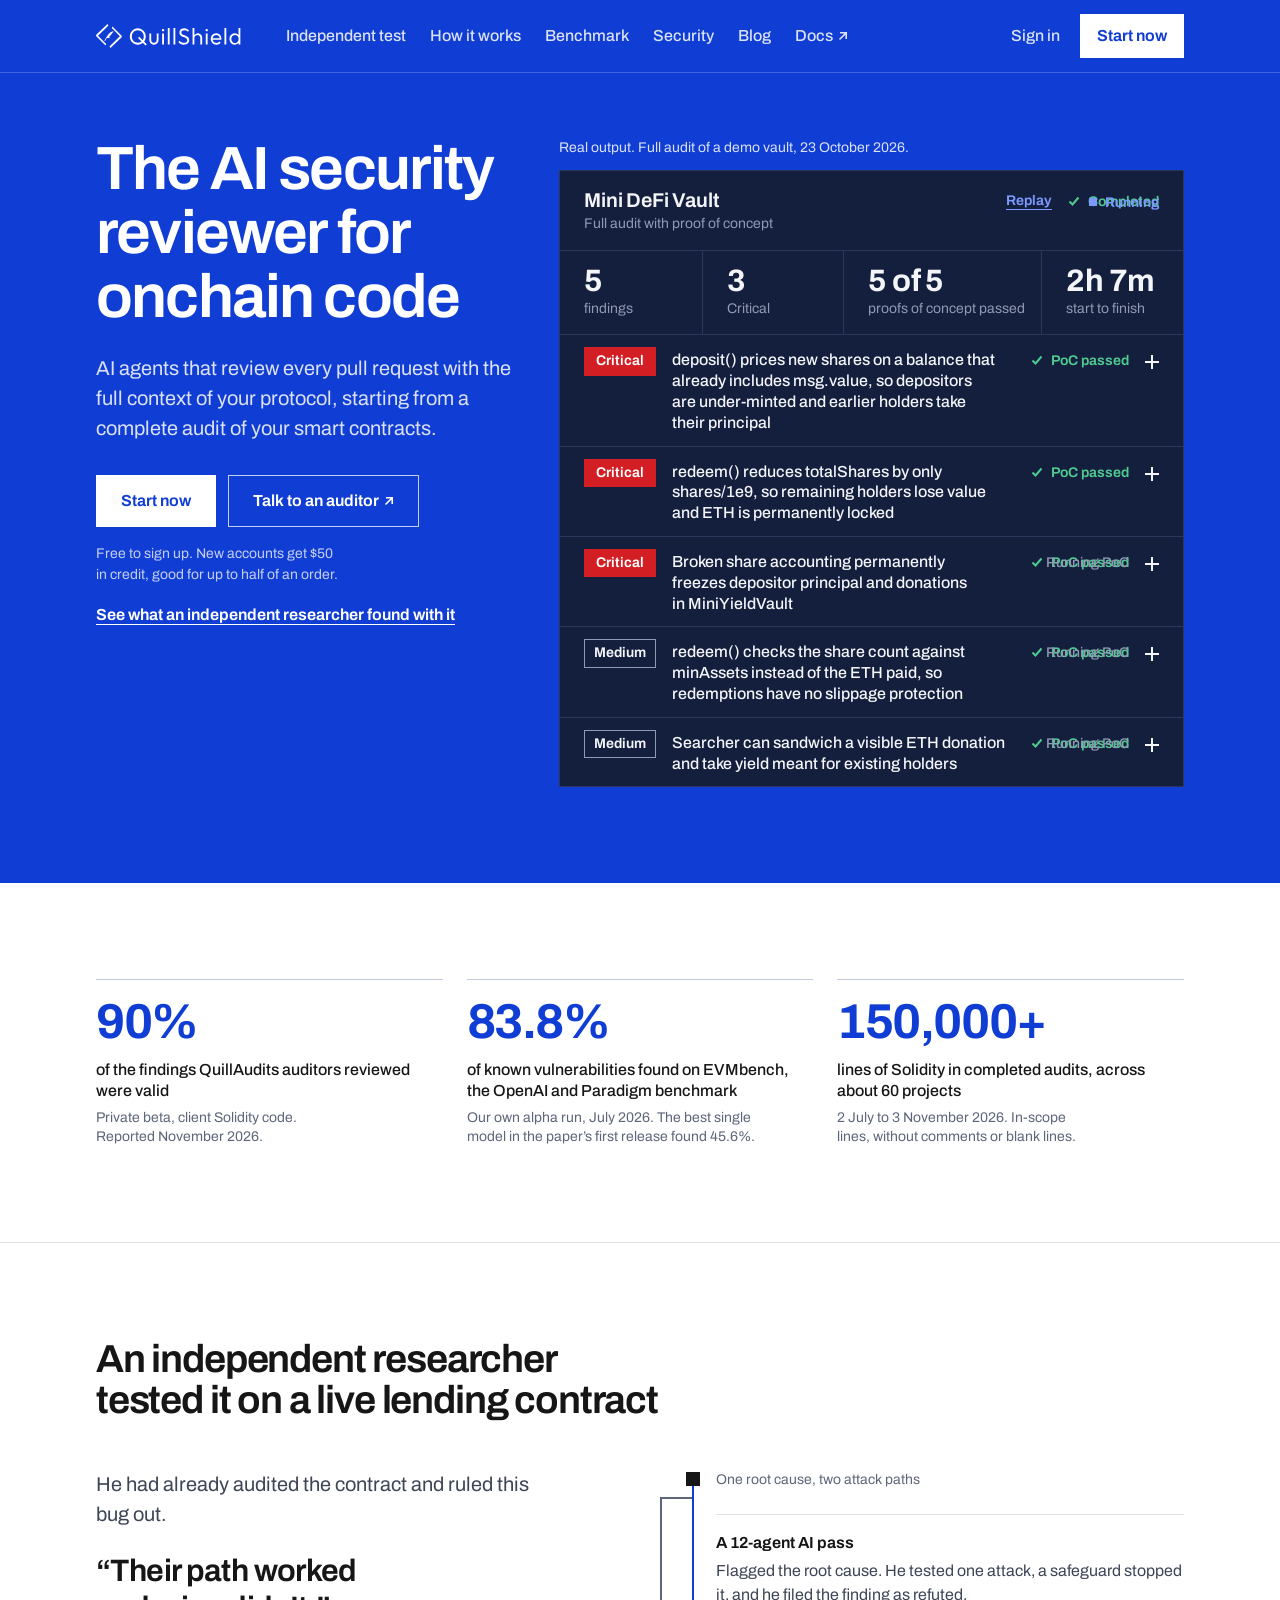
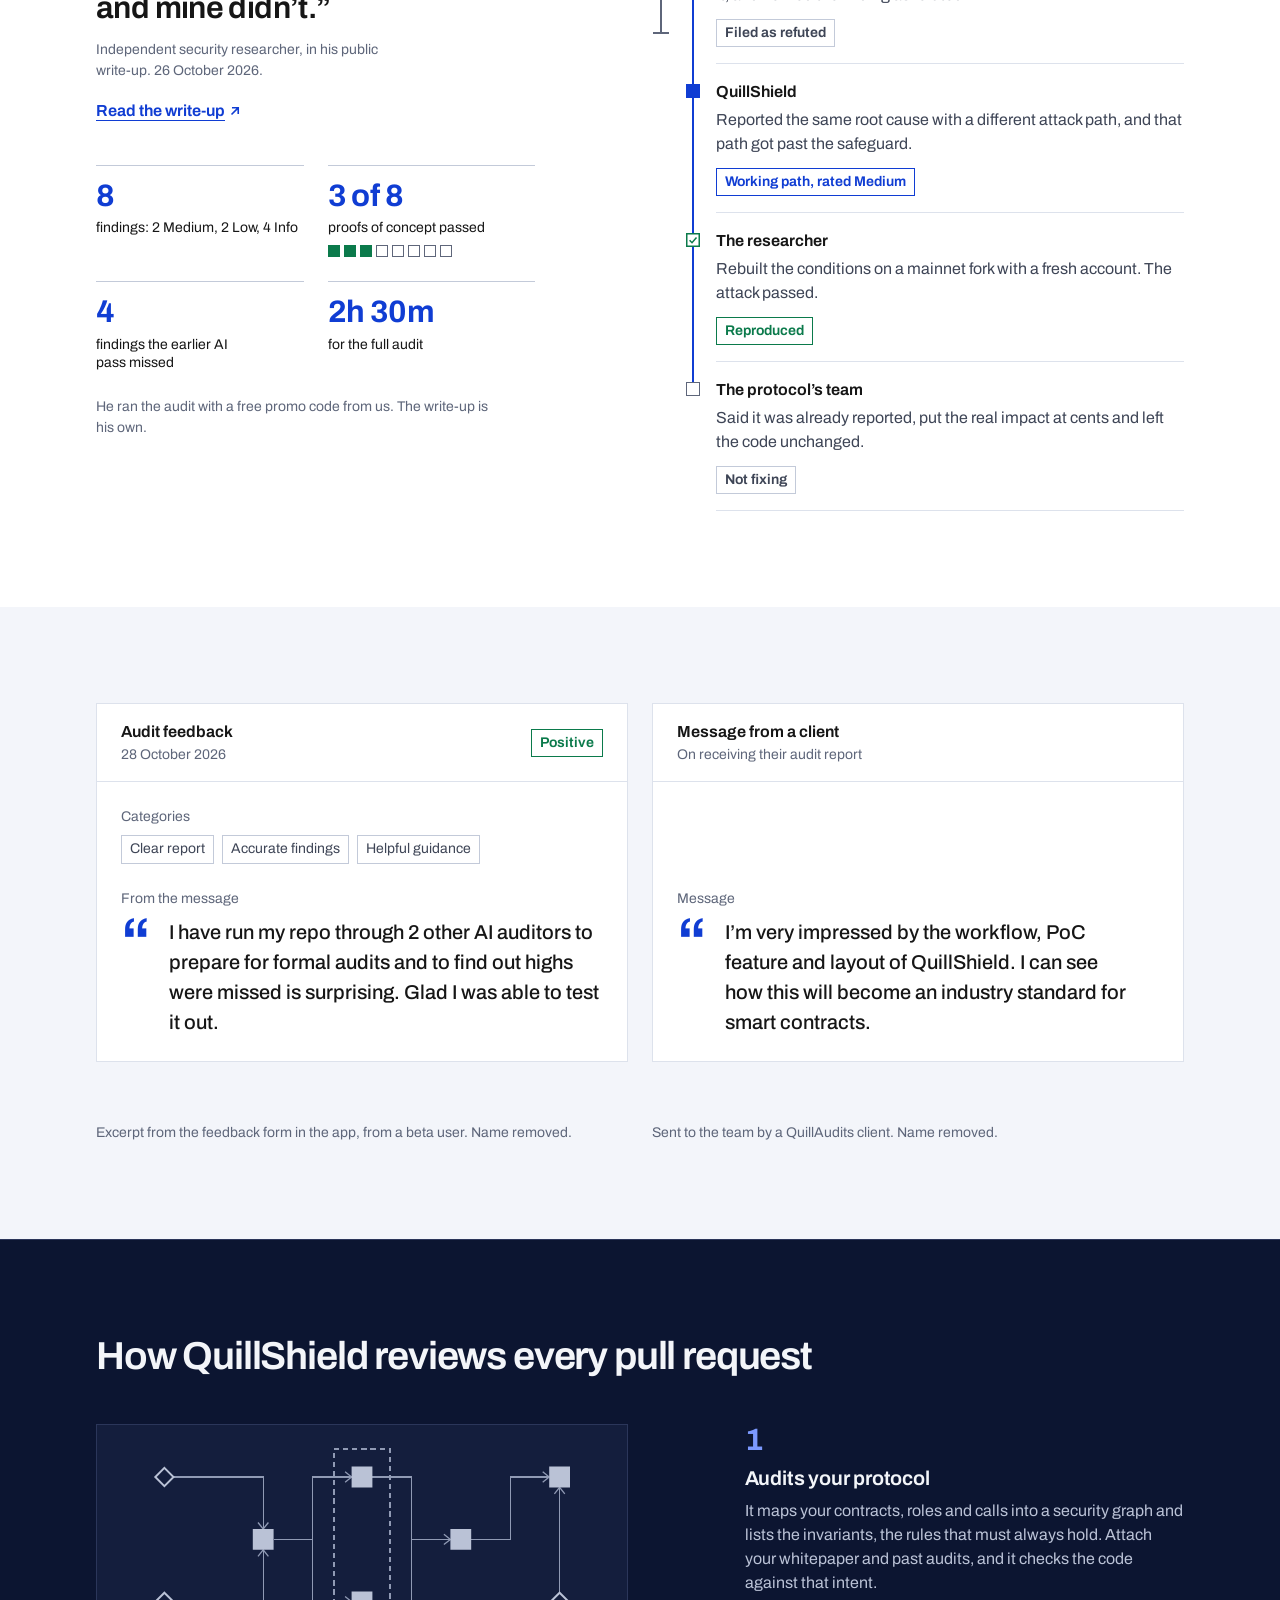
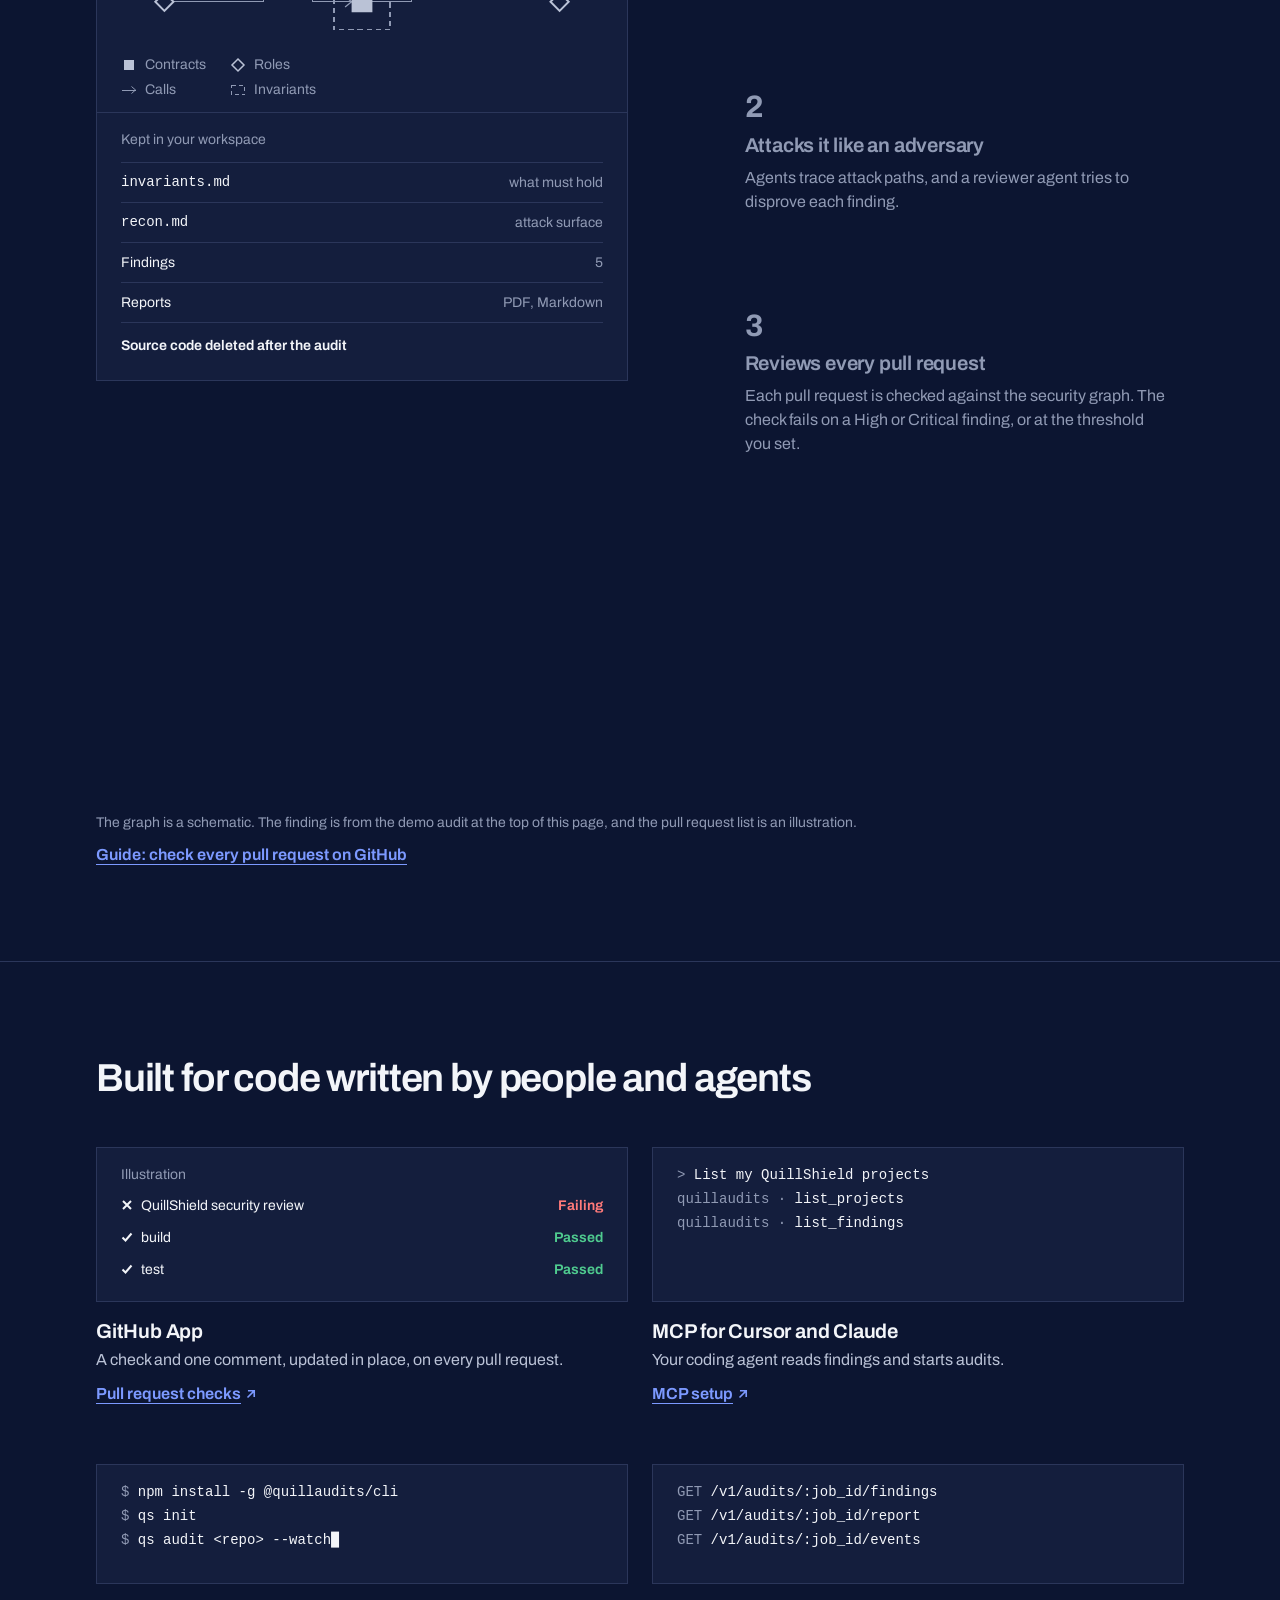
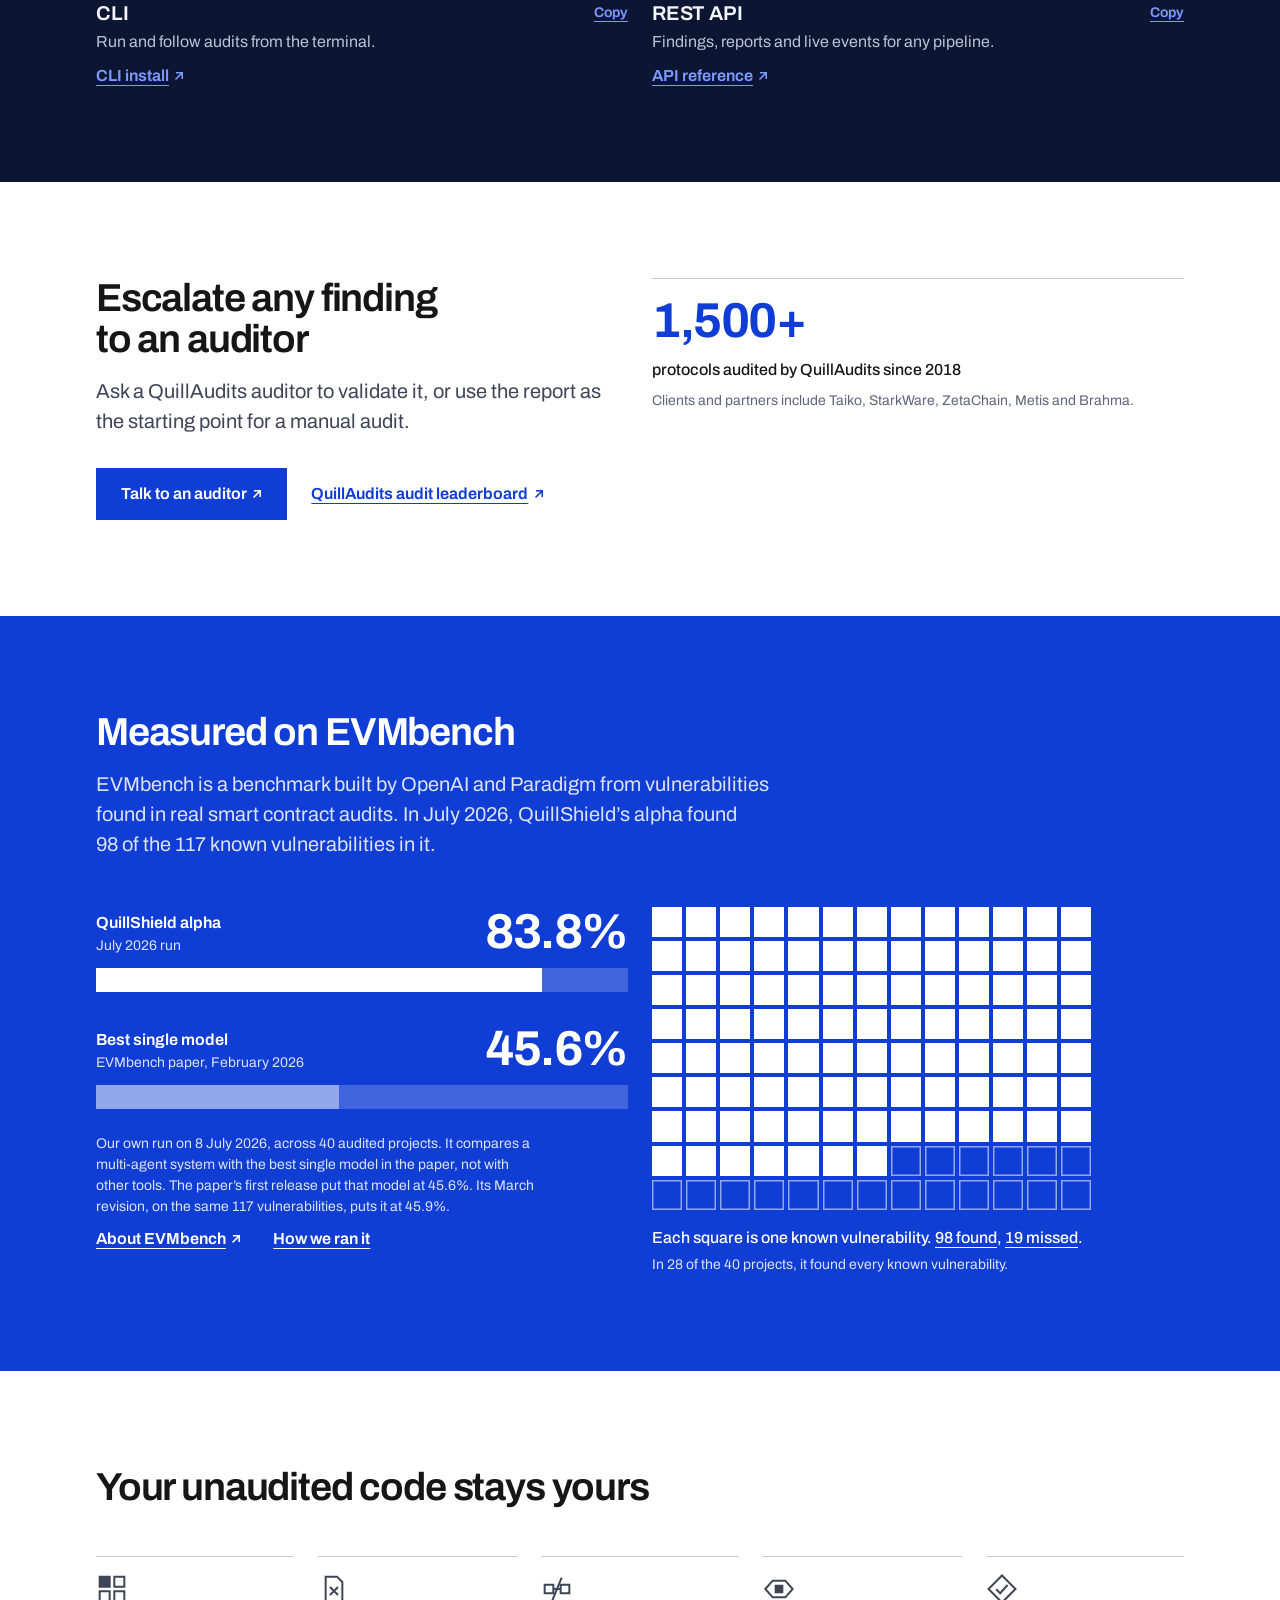
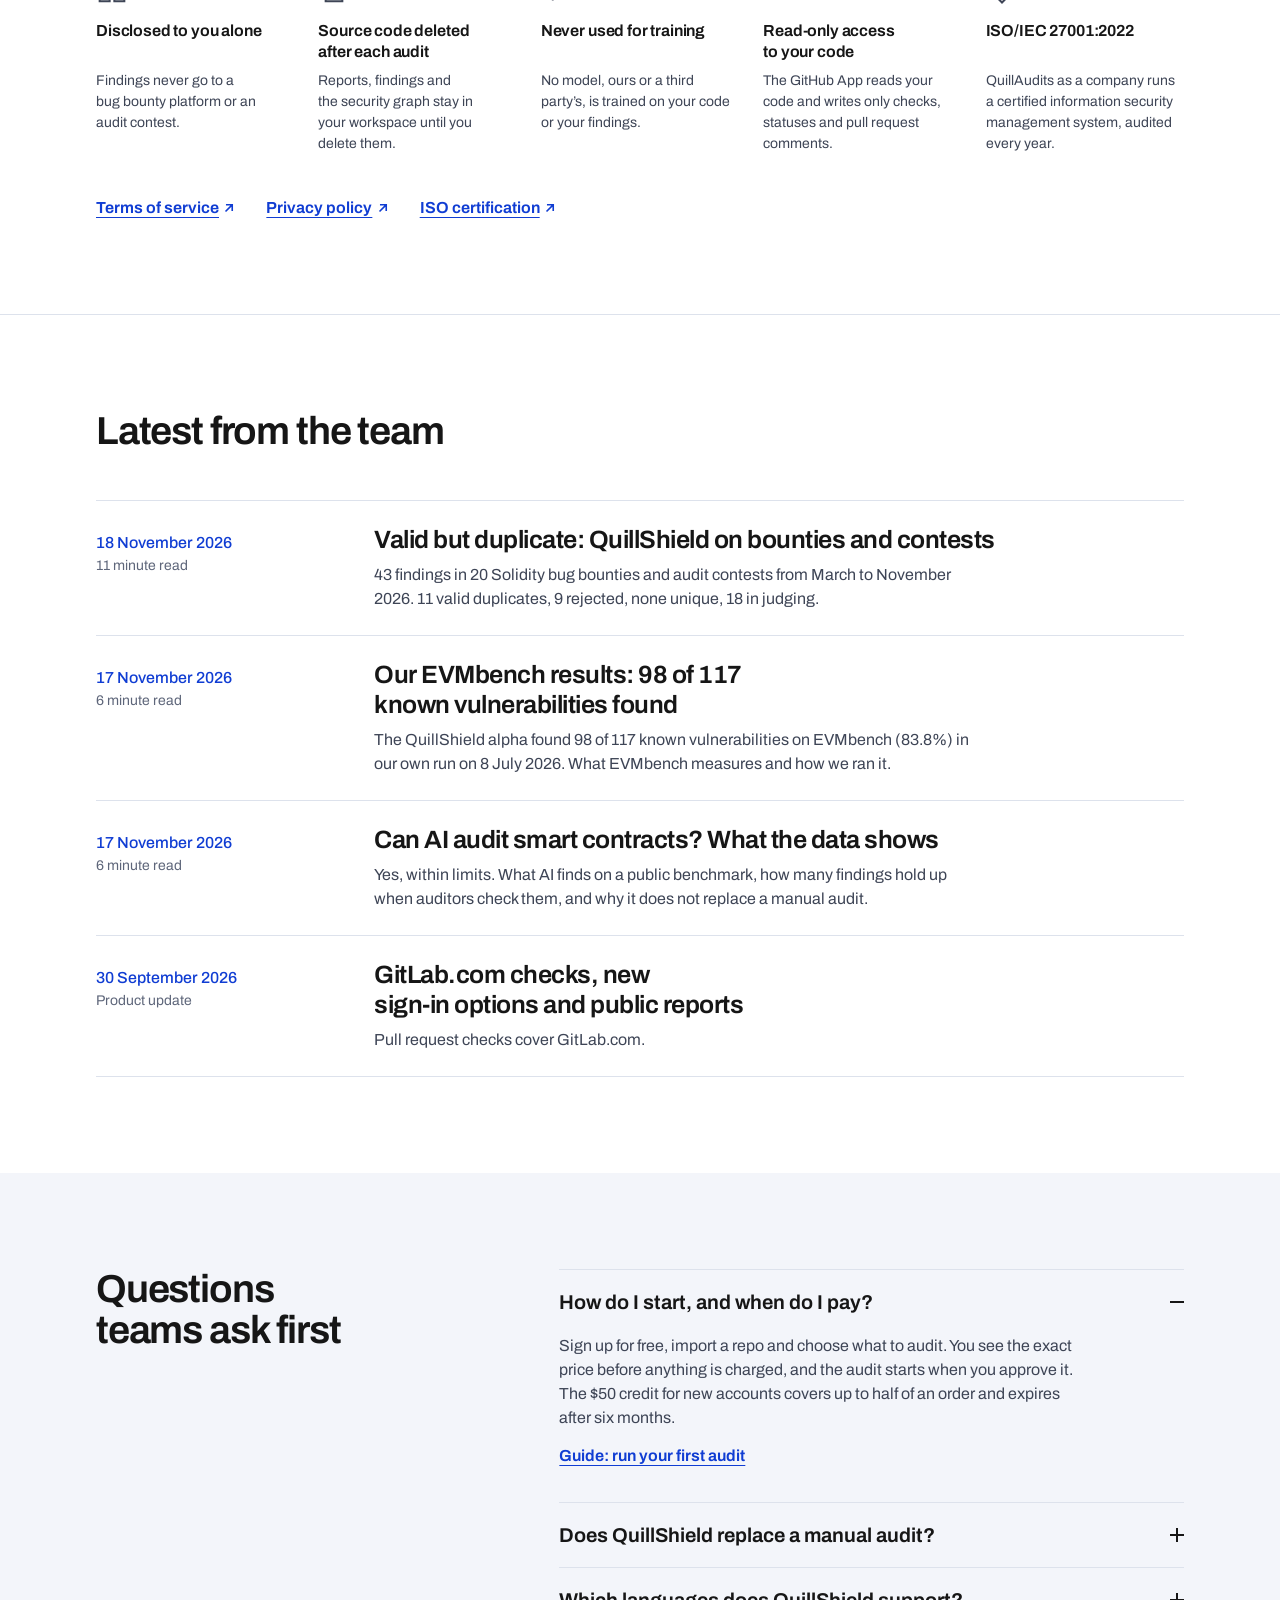
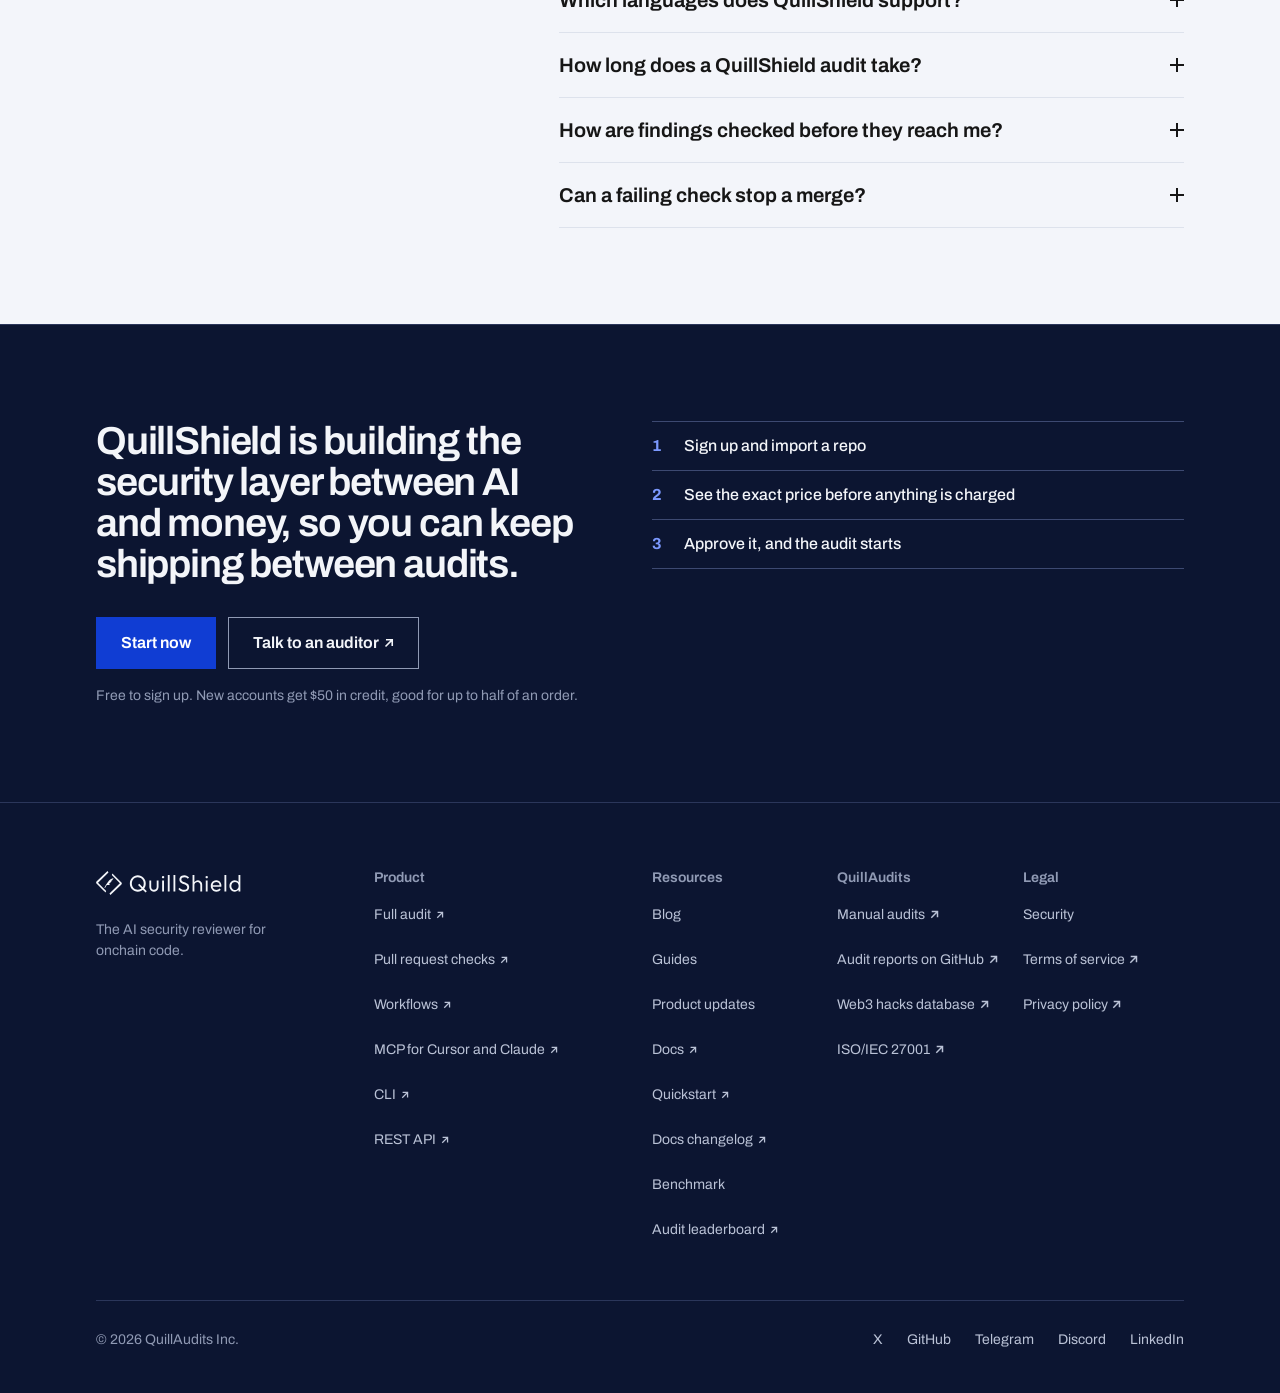
==== commit c50ad07e: "review fixes: home and 404" ====
--- a/index.html
+++ b/index.html
@@ -4,9 +4,8 @@
 <meta charset="utf-8">
 <meta name="viewport" content="width=device-width, initial-scale=1">
 <script>
-(function(){var d=document.documentElement,s=1;d.classList.add('js');
-try{if(!window.matchMedia('(prefers-reduced-motion: reduce)').matches){d.classList.add('anim');try{s=sessionStorage.getItem('qs-h1')}catch(e){}
-if(!s){d.classList.add('h1in');setTimeout(function(){d.classList.remove('h1in')},1500)}
+(function(){var d=document.documentElement;d.classList.add('js');
+try{if(!window.matchMedia('(prefers-reduced-motion: reduce)').matches){d.classList.add('anim');
 setTimeout(function(){d.classList.remove('anim')},7000)}}catch(e){}})();
 </script>
 <title>QuillShield: AI smart contract audit and pull request review</title>
@@ -37,8 +36,8 @@
 <link rel="icon" href="favicon.ico" sizes="32x32">
 <link rel="apple-touch-icon" href="apple-touch-icon.png">
 <link rel="preload" href="archivo.woff2" as="font" type="font/woff2" crossorigin>
-<link rel="stylesheet" href="site.css?v=9f66e186">
-<script src="motion.js?v=c326abf8" defer></script>
+<link rel="stylesheet" href="site.css?v=7cbb2839">
+<script src="motion.js?v=b346b1ef" defer></script>
 <script type="application/ld+json">{"@context":"https://schema.org","@graph":[{"@type":"Organization","@id":"https://www.quillaudits.com/#organization","name":"QuillAudits","url":"https://www.quillaudits.com/","logo":{"@type":"ImageObject","url":"https://www.quillaudits.com/logo/quillaudits-full.svg"},"description":"QuillAudits is a smart contract audit firm. It has audited 1,500+ protocols since 2018 and makes QuillShield. QuillShield is an AI security reviewer for smart contracts. It runs a full audit of a Solidity codebase, builds a security graph and tests its findings with proofs of concept, then checks every pull request against that graph.","sameAs":["https://x.com/QuillAudits_AI","https://github.com/quillaudits","https://www.linkedin.com/company/quillaudits"]},{"@type":"WebSite","@id":"https://shield.quillaudits.com/#website","url":"https://shield.quillaudits.com/","name":"QuillShield","description":"QuillShield is an AI security reviewer for smart contracts. It runs a full audit of a Solidity codebase, builds a security graph and tests its findings with proofs of concept, then checks every pull request against that graph.","inLanguage":"en","publisher":{"@id":"https://www.quillaudits.com/#organization"}},{"@type":"WebPage","@id":"https://shield.quillaudits.com/#webpage","url":"https://shield.quillaudits.com/","name":"QuillShield: AI smart contract audit and pull request review","description":"QuillShield runs a full AI audit of Solidity smart contracts with proof of concept exploits, then checks each pull request against it. Free to sign up.","isPartOf":{"@id":"https://shield.quillaudits.com/#website"},"about":{"@id":"https://shield.quillaudits.com/#software"},"primaryImageOfPage":{"@type":"ImageObject","url":"https://shield.quillaudits.com/og.png","width":1200,"height":630},"inLanguage":"en","dateModified":"2026-11-18T00:00:00Z"},{"@type":"SoftwareApplication","@id":"https://shield.quillaudits.com/#software","name":"QuillShield","url":"https://shield.quillaudits.com/","description":"QuillShield is an AI security reviewer for smart contracts. It runs a full audit of a Solidity codebase, builds a security graph and tests its findings with proofs of concept, then checks every pull request against that graph.","applicationCategory":"SecurityApplication","operatingSystem":"Web","image":"https://shield.quillaudits.com/og.png","creator":{"@id":"https://www.quillaudits.com/#organization"},"publisher":{"@id":"https://www.quillaudits.com/#organization"},"featureList":["Full audit of a Solidity project, for Foundry projects","Security graph built by the full audit","Proof of concept exploits run by the full audit","Every pull request checked against the security graph"],"softwareHelp":{"@type":"CreativeWork","name":"QuillShield docs","url":"https://www.quillaudits.com/quillshield"},"releaseNotes":"https://shield.quillaudits.com/updates/"}]}</script>
 <script type="application/ld+json">{"@context":"https://schema.org","@type":"FAQPage","@id":"https://shield.quillaudits.com/#faq","mainEntity":[{"@type":"Question","name":"How do I start, and when do I pay?","acceptedAnswer":{"@type":"Answer","text":"Sign up for free, import a repo and choose what to audit. You see the exact price before anything is charged, and the audit starts when you approve it. The $50 credit for new accounts covers up to half of an order and expires after six months."}},{"@type":"Question","name":"Does QuillShield replace a manual audit?","acceptedAnswer":{"@type":"Answer","text":"No. QuillShield is an AI smart contract audit that runs between manual audits. It reviews every change, and you can request a manual audit from QuillAudits."}},{"@type":"Question","name":"Which languages does QuillShield support?","acceptedAnswer":{"@type":"Answer","text":"Solidity is supported today, for Foundry projects. More languages are coming, one at a time."}},{"@type":"Question","name":"How long does a QuillShield audit take?","acceptedAnswer":{"@type":"Answer","text":"The demo vault at the top of this page took 2h 7m, and the researcher’s lending contract took 2h 30m. Larger codebases take longer. Findings appear while the audit runs, so your team can start fixing before it finishes."}},{"@type":"Question","name":"How are findings checked before they reach me?","acceptedAnswer":{"@type":"Answer","text":"A separate reviewer agent tries to disprove every finding before you see it. Each one that holds up arrives with the exact lines, the impact, a recommended fix and, on full audits, the proof of concept result. If you want a human check as well, you can ask a QuillAudits auditor to verify specific findings from the audit page."}},{"@type":"Question","name":"Can a failing check stop a merge?","acceptedAnswer":{"@type":"Answer","text":"Yes, on GitHub, where your plan includes branch protection or rulesets. Make the QuillShield check required and a pull request cannot merge while it has a High or Critical finding, or one at the threshold you set. Each full audit comes with five pull request checks, and more can be added. They need a GitHub or GitLab.com repo, so an uploaded zip gets a full audit and no checks."}}]}</script>
 </head>
@@ -418,7 +417,7 @@
   <div class="wrap">
     <h2 class="h2">Latest from the team</h2>
     <ul class="rows">
-      <li class="row rail"><p class="rail__k row__k"><time datetime="2026-11-18">18 November 2026</time> <span class="row__m">11 minute read</span></p><div class="rail__b"><h3 class="row__t"><a href="blog/bug-bounty-and-contest-results/"><span>Valid but duplicate: QuillShield on bounties and contests</span></a></h3><p class="row__s">43 findings in 20 Solidity bug bounties and audit contests from March to November 2026. 11 valid duplicates, 8 rejected, none unique, 18 in judging.</p></div></li>
+      <li class="row rail"><p class="rail__k row__k"><time datetime="2026-11-18">18 November 2026</time> <span class="row__m">11 minute read</span></p><div class="rail__b"><h3 class="row__t"><a href="blog/bug-bounty-and-contest-results/"><span>Valid but duplicate: QuillShield on bounties and contests</span></a></h3><p class="row__s">43 findings in 20 Solidity bug bounties and audit contests from March to November 2026. 11 valid duplicates, 9 rejected, none unique, 18 in judging.</p></div></li>
       <li class="row rail"><p class="rail__k row__k"><time datetime="2026-11-17">17 November 2026</time> <span class="row__m">6 minute read</span></p><div class="rail__b"><h3 class="row__t"><a href="blog/evmbench-results/"><span>Our EVMbench results: 98&nbsp;of&nbsp;117 known vulnerabilities found</span></a></h3><p class="row__s">The QuillShield alpha found 98 of 117 known vulnerabilities on EVMbench (83.8%) in our own run on 8 July 2026. What EVMbench measures and how we ran it.</p></div></li>
       <li class="row rail"><p class="rail__k row__k"><time datetime="2026-11-17">17 November 2026</time> <span class="row__m">6 minute read</span></p><div class="rail__b"><h3 class="row__t"><a href="blog/can-ai-audit-smart-contracts/"><span>Can AI audit smart contracts? What the data shows</span></a></h3><p class="row__s">Yes, within limits. What AI finds on a public benchmark, how many findings hold up when auditors check them, and why it does not replace a manual audit.</p></div></li>
       <li class="row rail"><p class="rail__k row__k"><time datetime="2026-09-30">30 September 2026</time> <span class="row__m">Product update</span></p><div class="rail__b"><h3 class="row__t"><a href="updates/#2026-09-30-gitlab-com-checks-new-sign-in-options-and-public-reports"><span>GitLab.com checks, new <span class="nb">sign-in</span> options and public reports</span></a></h3><p class="row__s">Pull request checks cover GitLab.com.</p></div></li>
--- a/site.css
+++ b/site.css
@@ -873,4 +873,4 @@
    On the first page of a visit the H1's lines rise 8px into place, 40ms apart, 480ms in all. The head script hides
    the H1 until motion.js starts it, and shows it anyway after 1.5s. The words never change: for the 480ms each line
    sits in its own block, then the H1 gets its own markup back */
-.h1in h1{opacity:0}
+
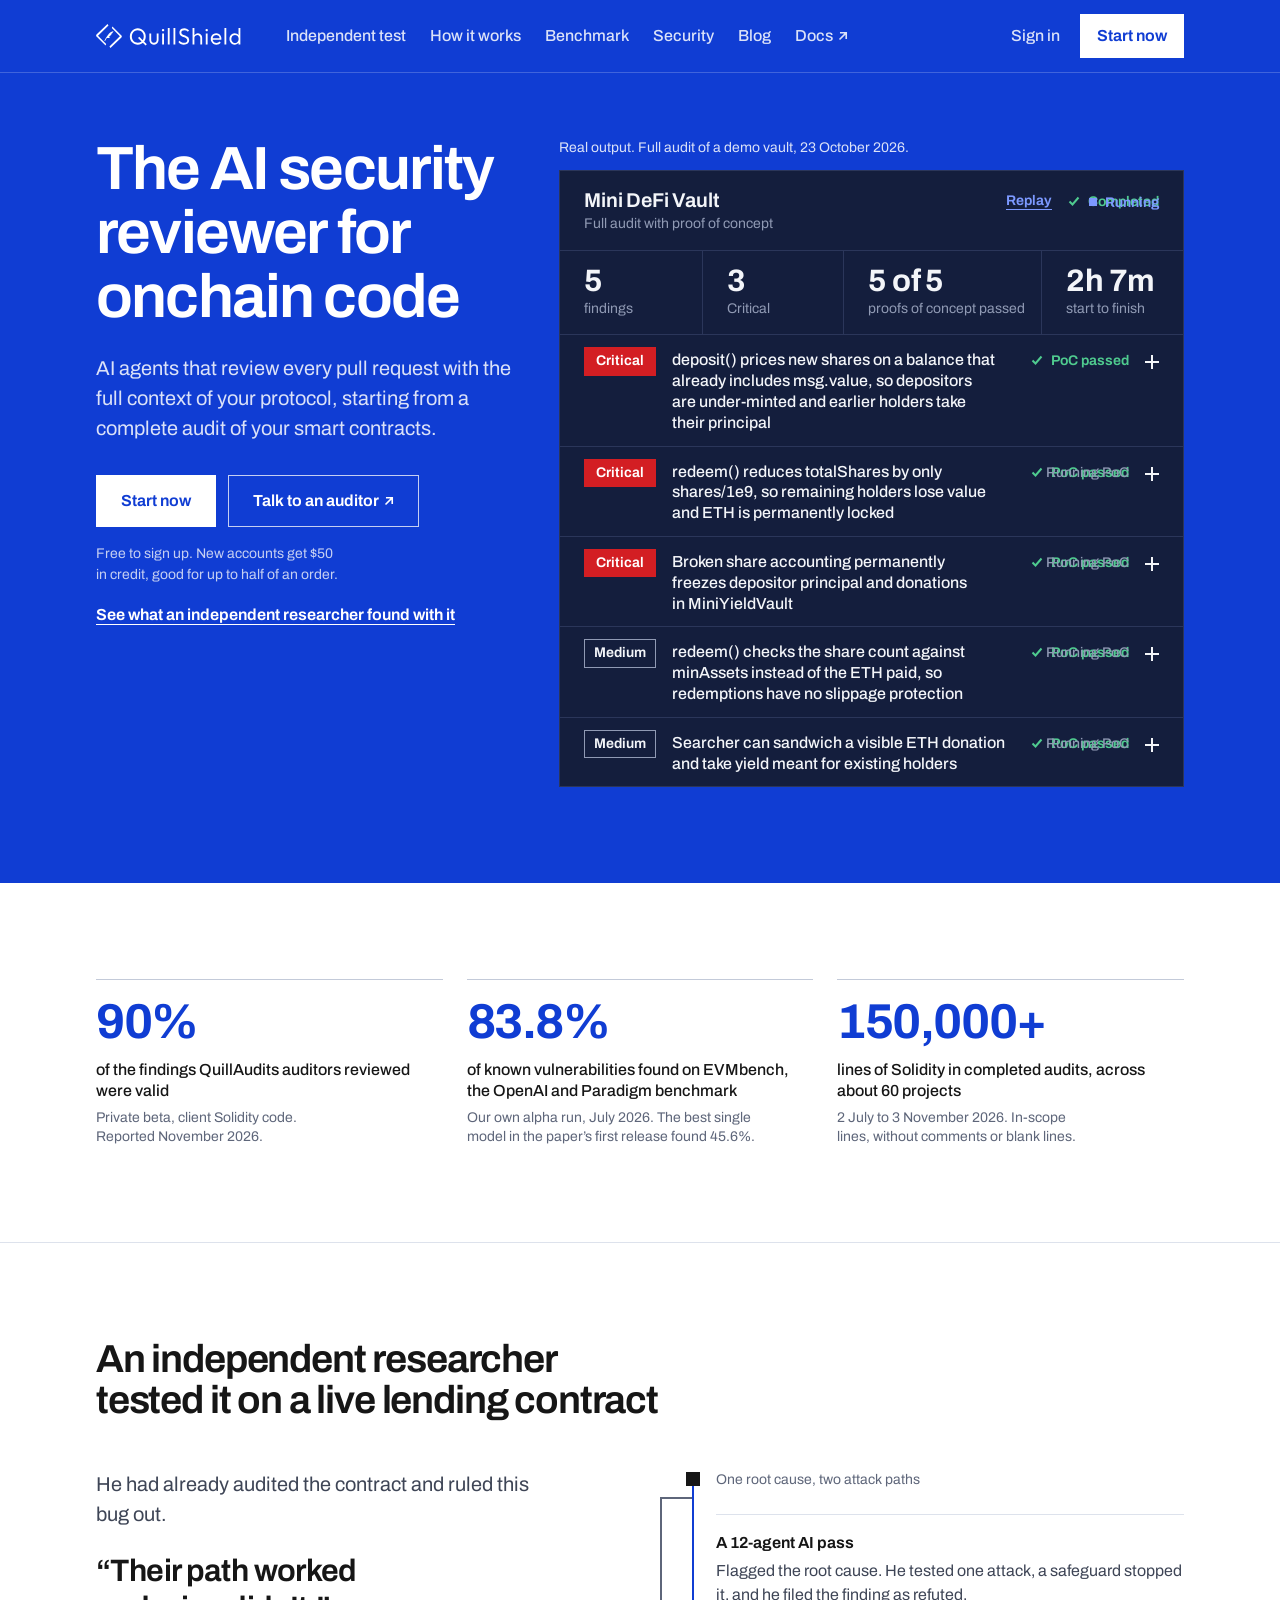
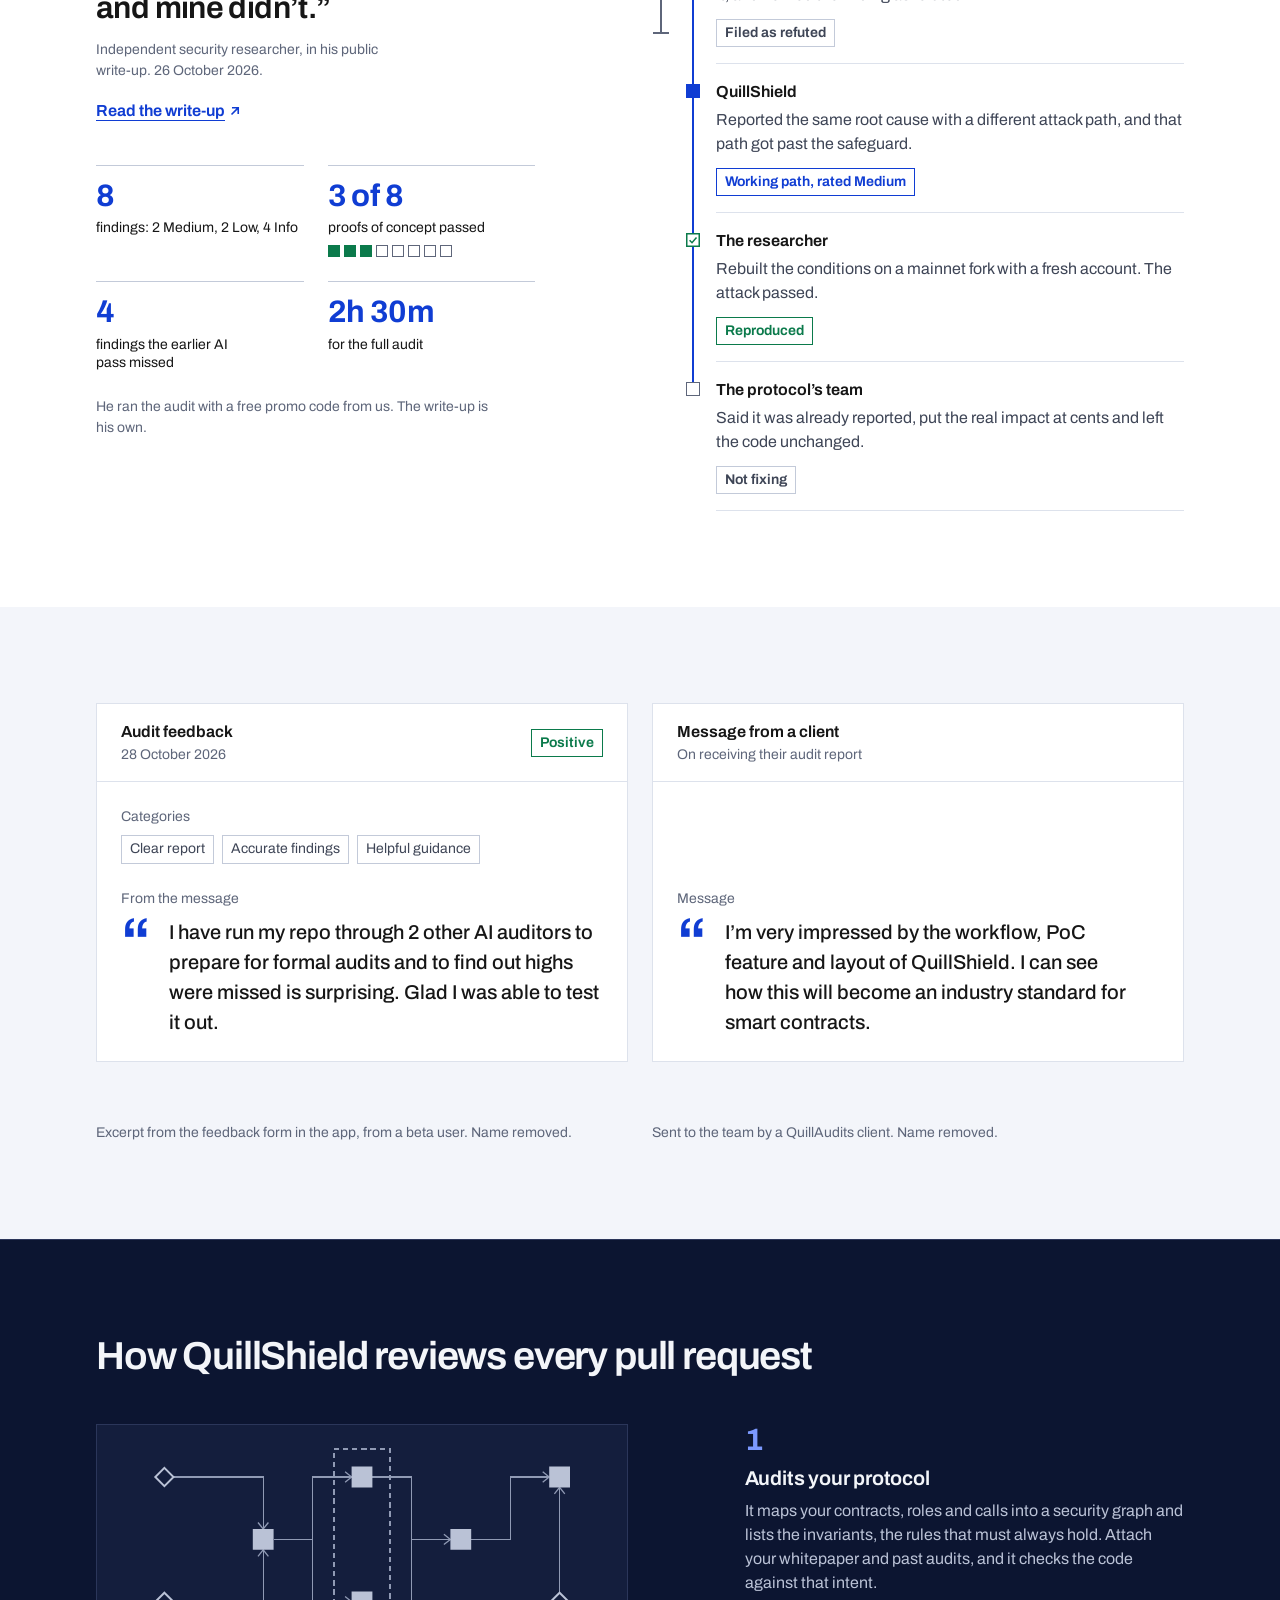
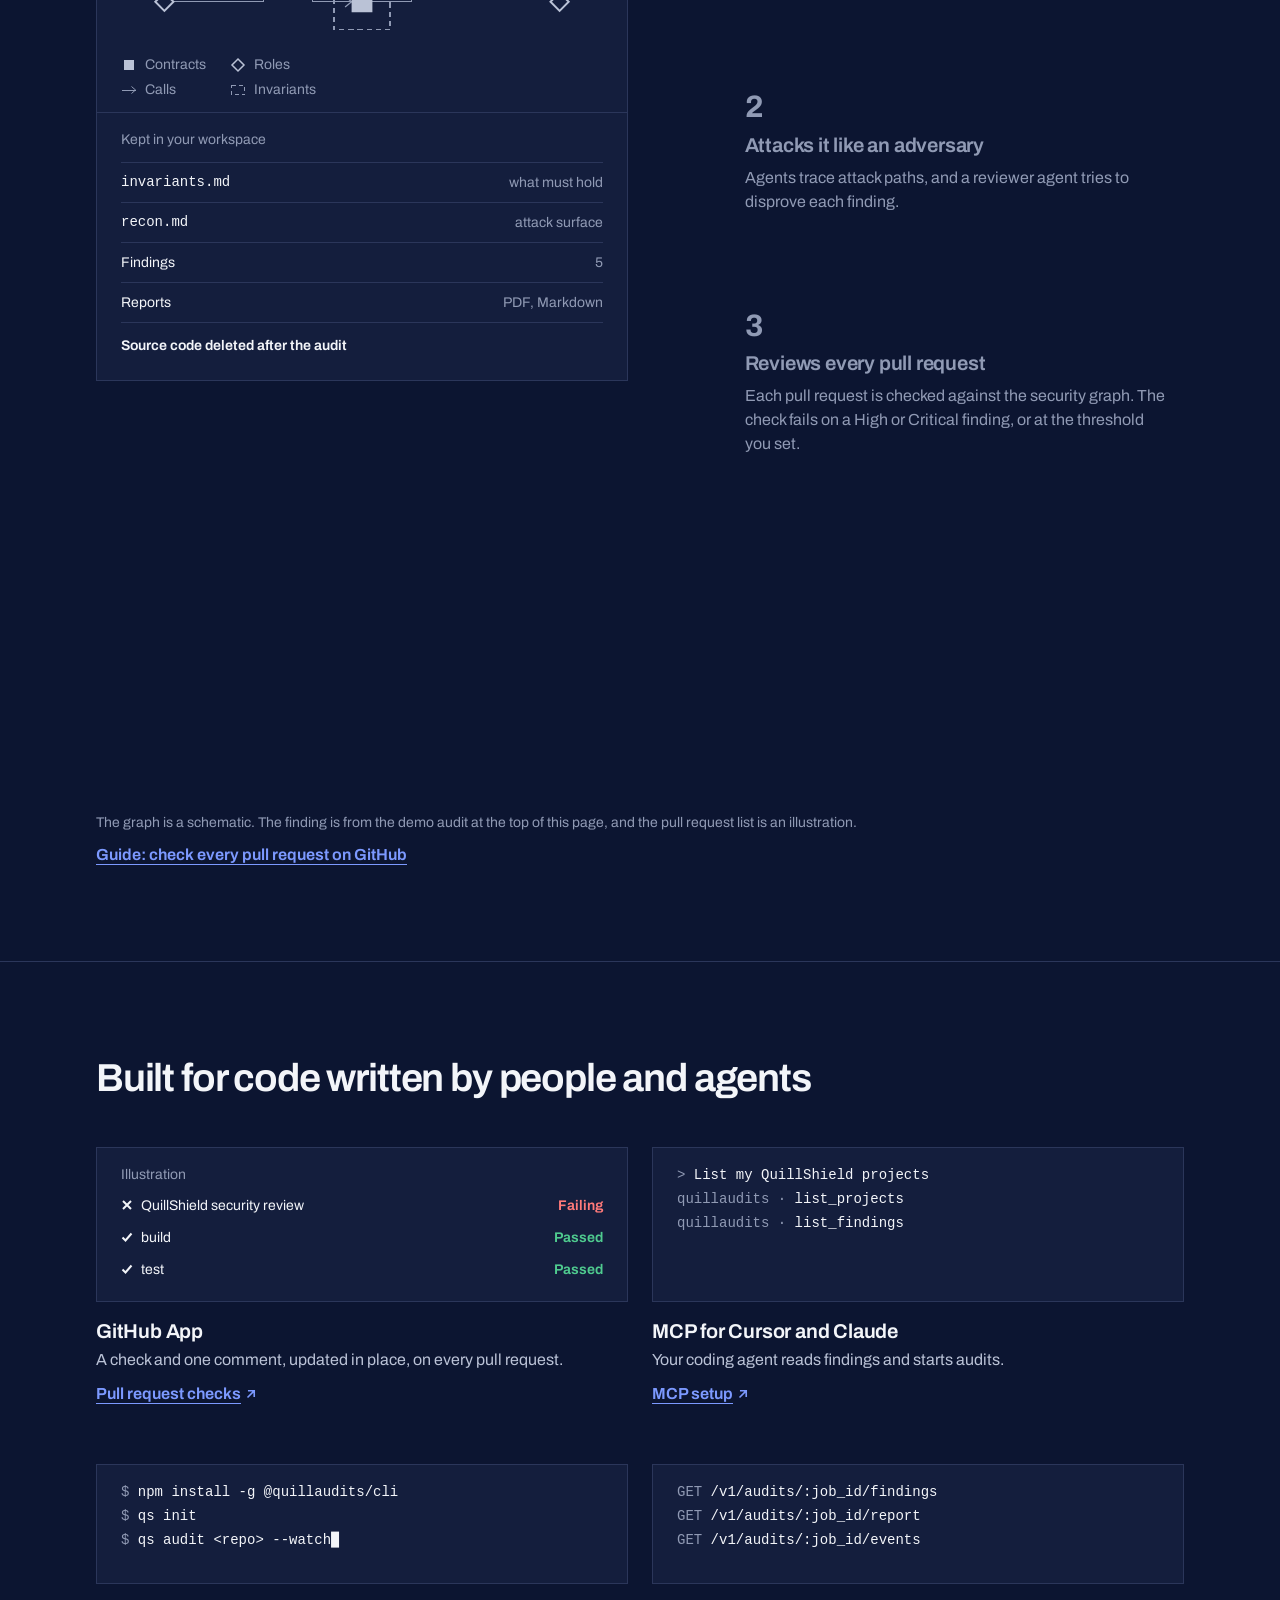
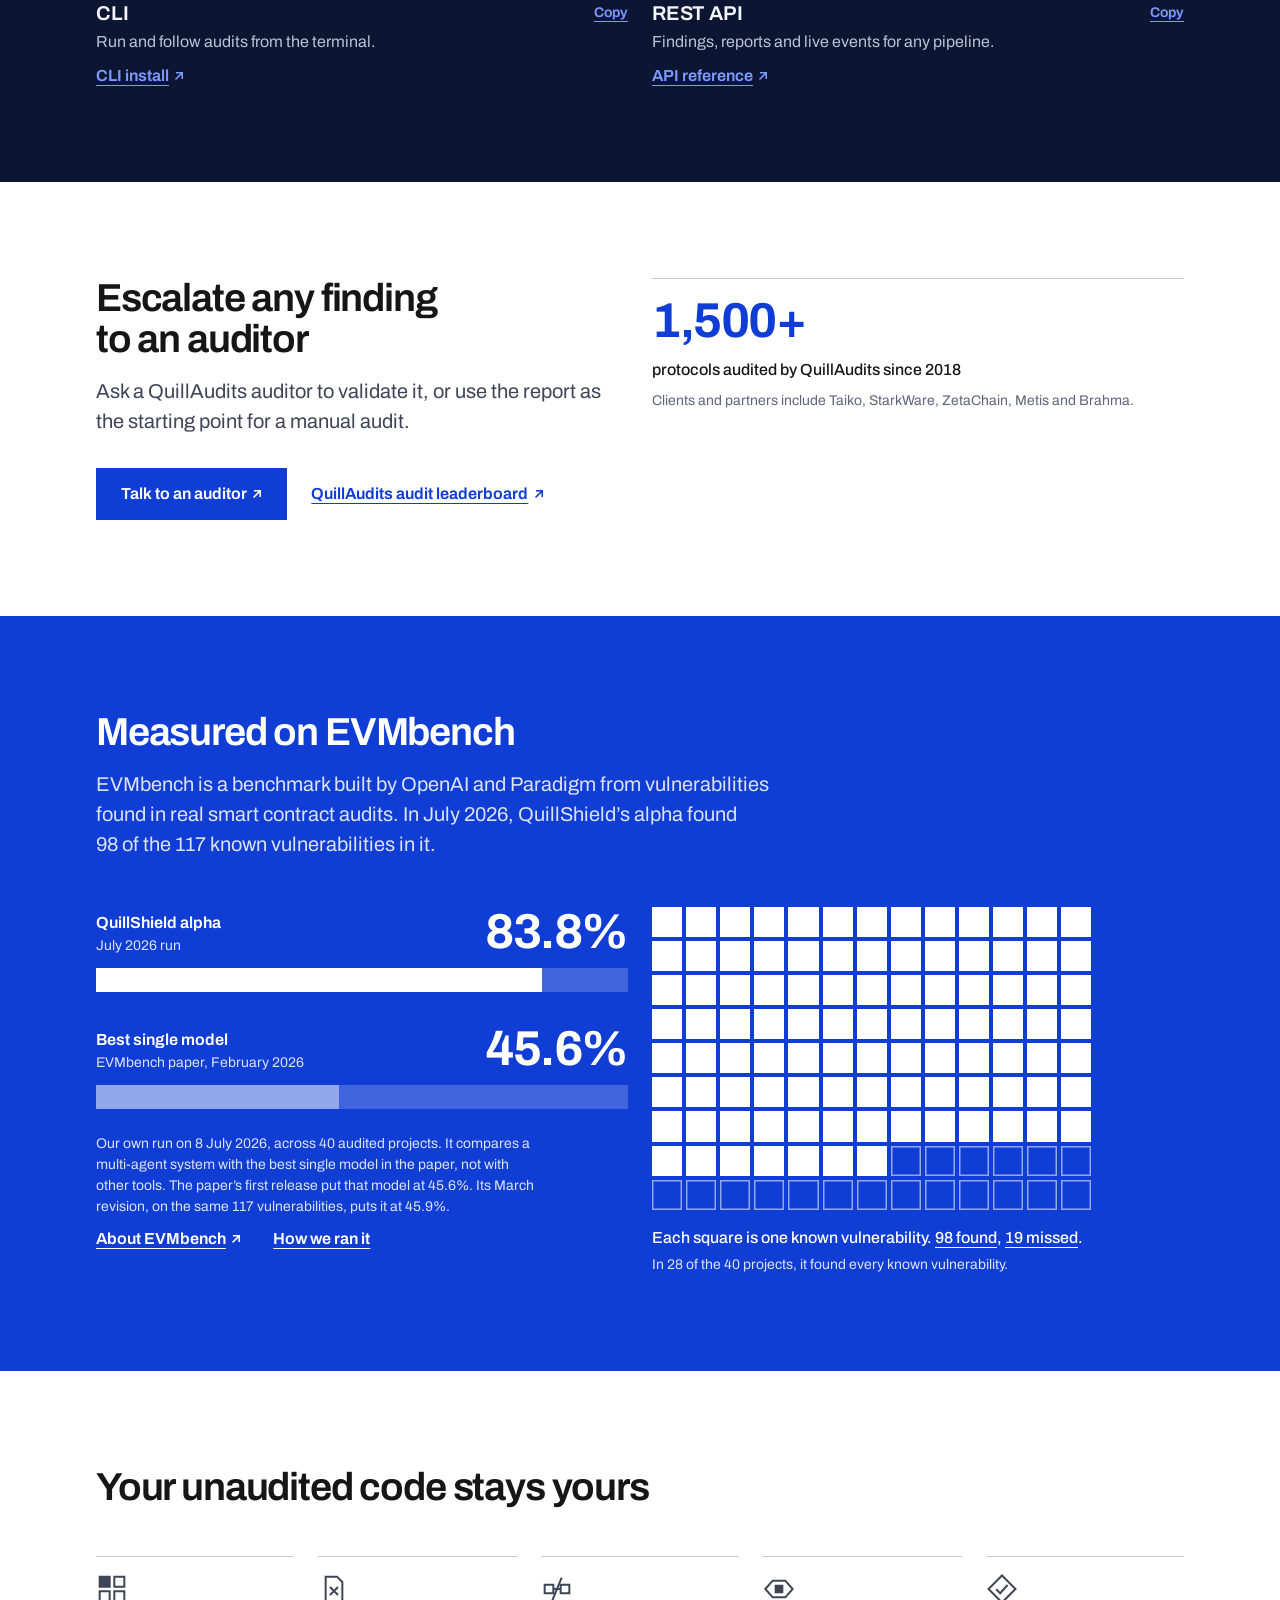
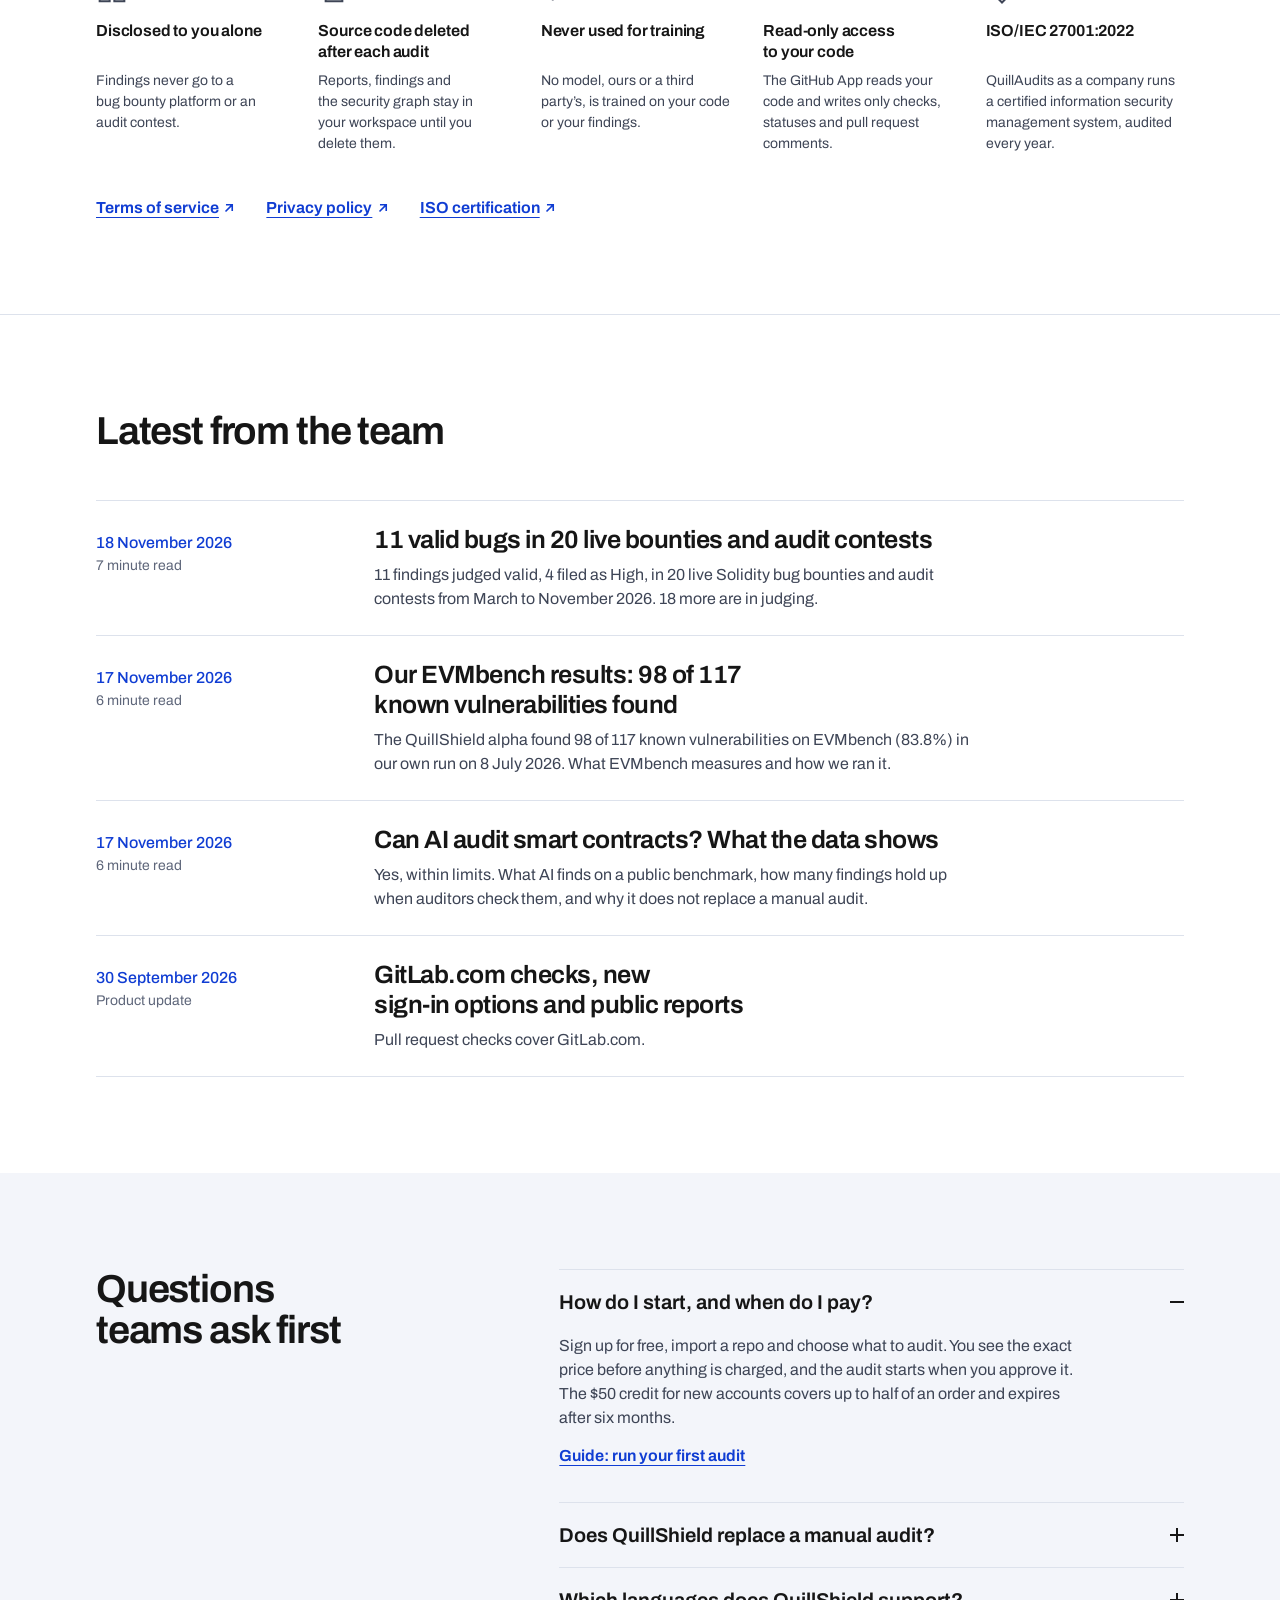
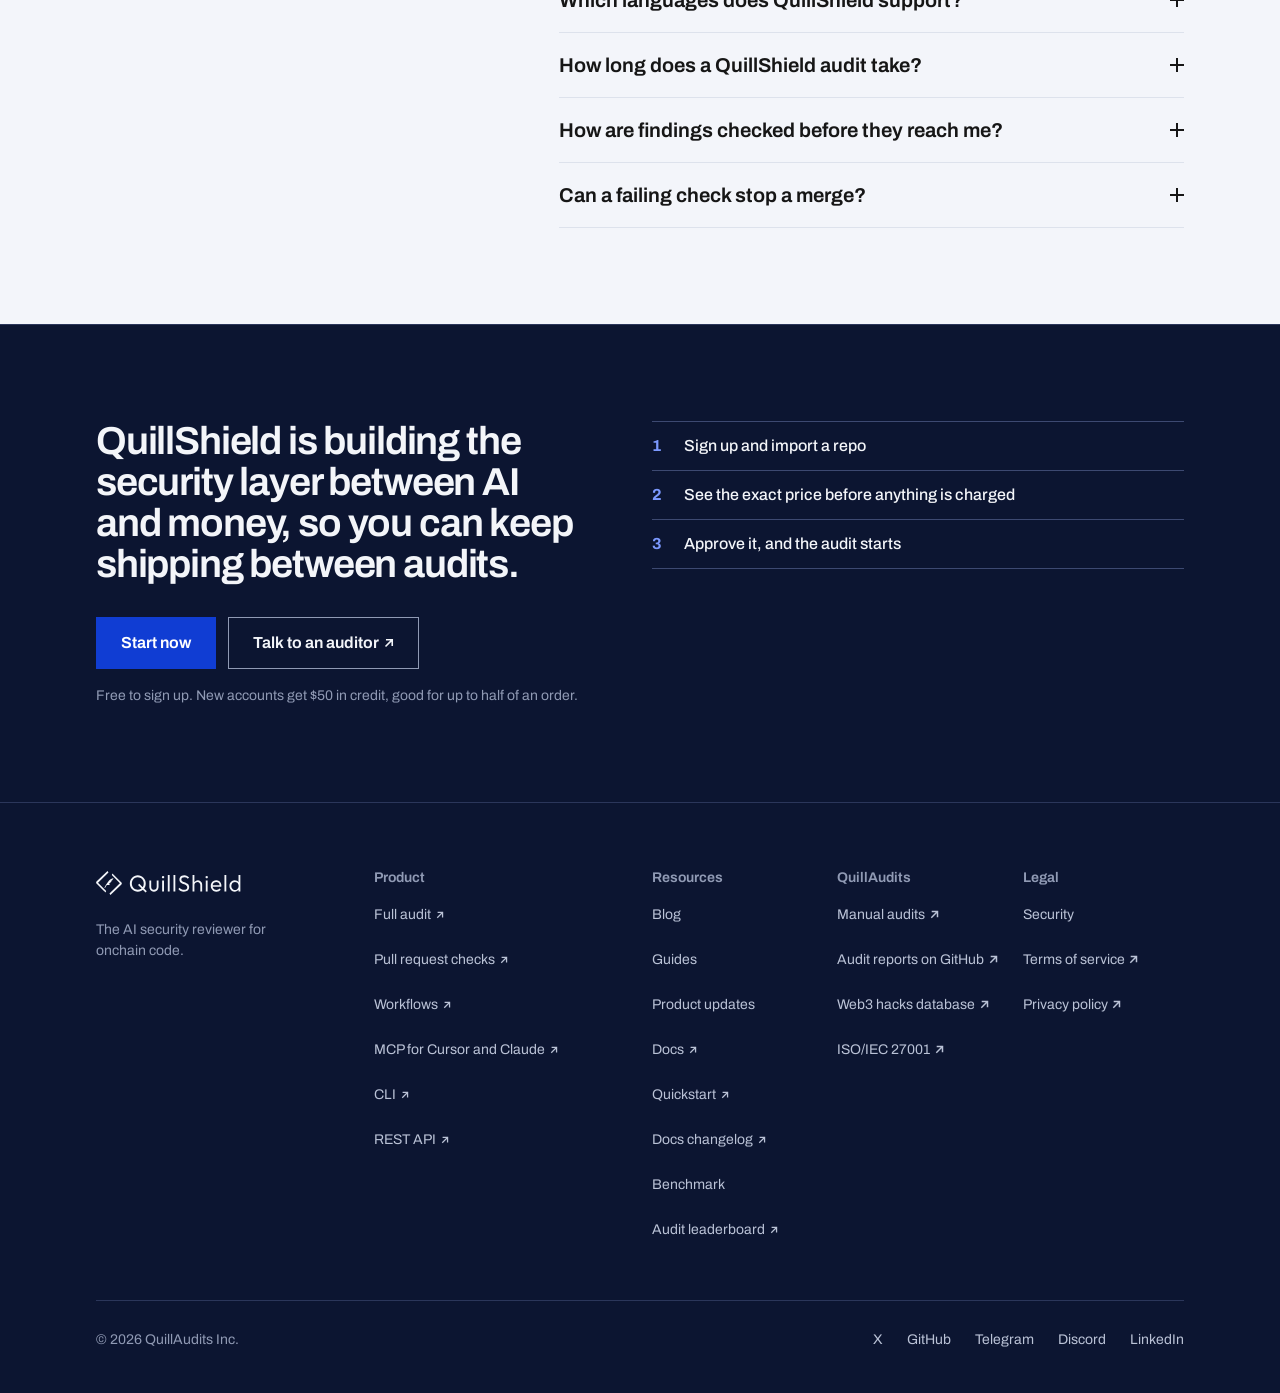
==== commit 5cb9ec28: "case study title: home and llms" ====
--- a/index.html
+++ b/index.html
@@ -417,7 +417,7 @@
   <div class="wrap">
     <h2 class="h2">Latest from the team</h2>
     <ul class="rows">
-      <li class="row rail"><p class="rail__k row__k"><time datetime="2026-11-18">18 November 2026</time> <span class="row__m">11 minute read</span></p><div class="rail__b"><h3 class="row__t"><a href="blog/bug-bounty-and-contest-results/"><span>Valid but duplicate: QuillShield on bounties and contests</span></a></h3><p class="row__s">43 findings in 20 Solidity bug bounties and audit contests from March to November 2026. 11 valid duplicates, 9 rejected, none unique, 18 in judging.</p></div></li>
+      <li class="row rail"><p class="rail__k row__k"><time datetime="2026-11-18">18 November 2026</time> <span class="row__m">7 minute read</span></p><div class="rail__b"><h3 class="row__t"><a href="blog/bug-bounty-and-contest-results/"><span>11 valid bugs in 20 live bounties and audit contests</span></a></h3><p class="row__s">11 findings judged valid, 4 filed as High, in 20 live Solidity bug bounties and audit contests from March to November 2026. 18 more are in judging.</p></div></li>
       <li class="row rail"><p class="rail__k row__k"><time datetime="2026-11-17">17 November 2026</time> <span class="row__m">6 minute read</span></p><div class="rail__b"><h3 class="row__t"><a href="blog/evmbench-results/"><span>Our EVMbench results: 98&nbsp;of&nbsp;117 known vulnerabilities found</span></a></h3><p class="row__s">The QuillShield alpha found 98 of 117 known vulnerabilities on EVMbench (83.8%) in our own run on 8 July 2026. What EVMbench measures and how we ran it.</p></div></li>
       <li class="row rail"><p class="rail__k row__k"><time datetime="2026-11-17">17 November 2026</time> <span class="row__m">6 minute read</span></p><div class="rail__b"><h3 class="row__t"><a href="blog/can-ai-audit-smart-contracts/"><span>Can AI audit smart contracts? What the data shows</span></a></h3><p class="row__s">Yes, within limits. What AI finds on a public benchmark, how many findings hold up when auditors check them, and why it does not replace a manual audit.</p></div></li>
       <li class="row rail"><p class="rail__k row__k"><time datetime="2026-09-30">30 September 2026</time> <span class="row__m">Product update</span></p><div class="rail__b"><h3 class="row__t"><a href="updates/#2026-09-30-gitlab-com-checks-new-sign-in-options-and-public-reports"><span>GitLab.com checks, new <span class="nb">sign-in</span> options and public reports</span></a></h3><p class="row__s">Pull request checks cover GitLab.com.</p></div></li>
